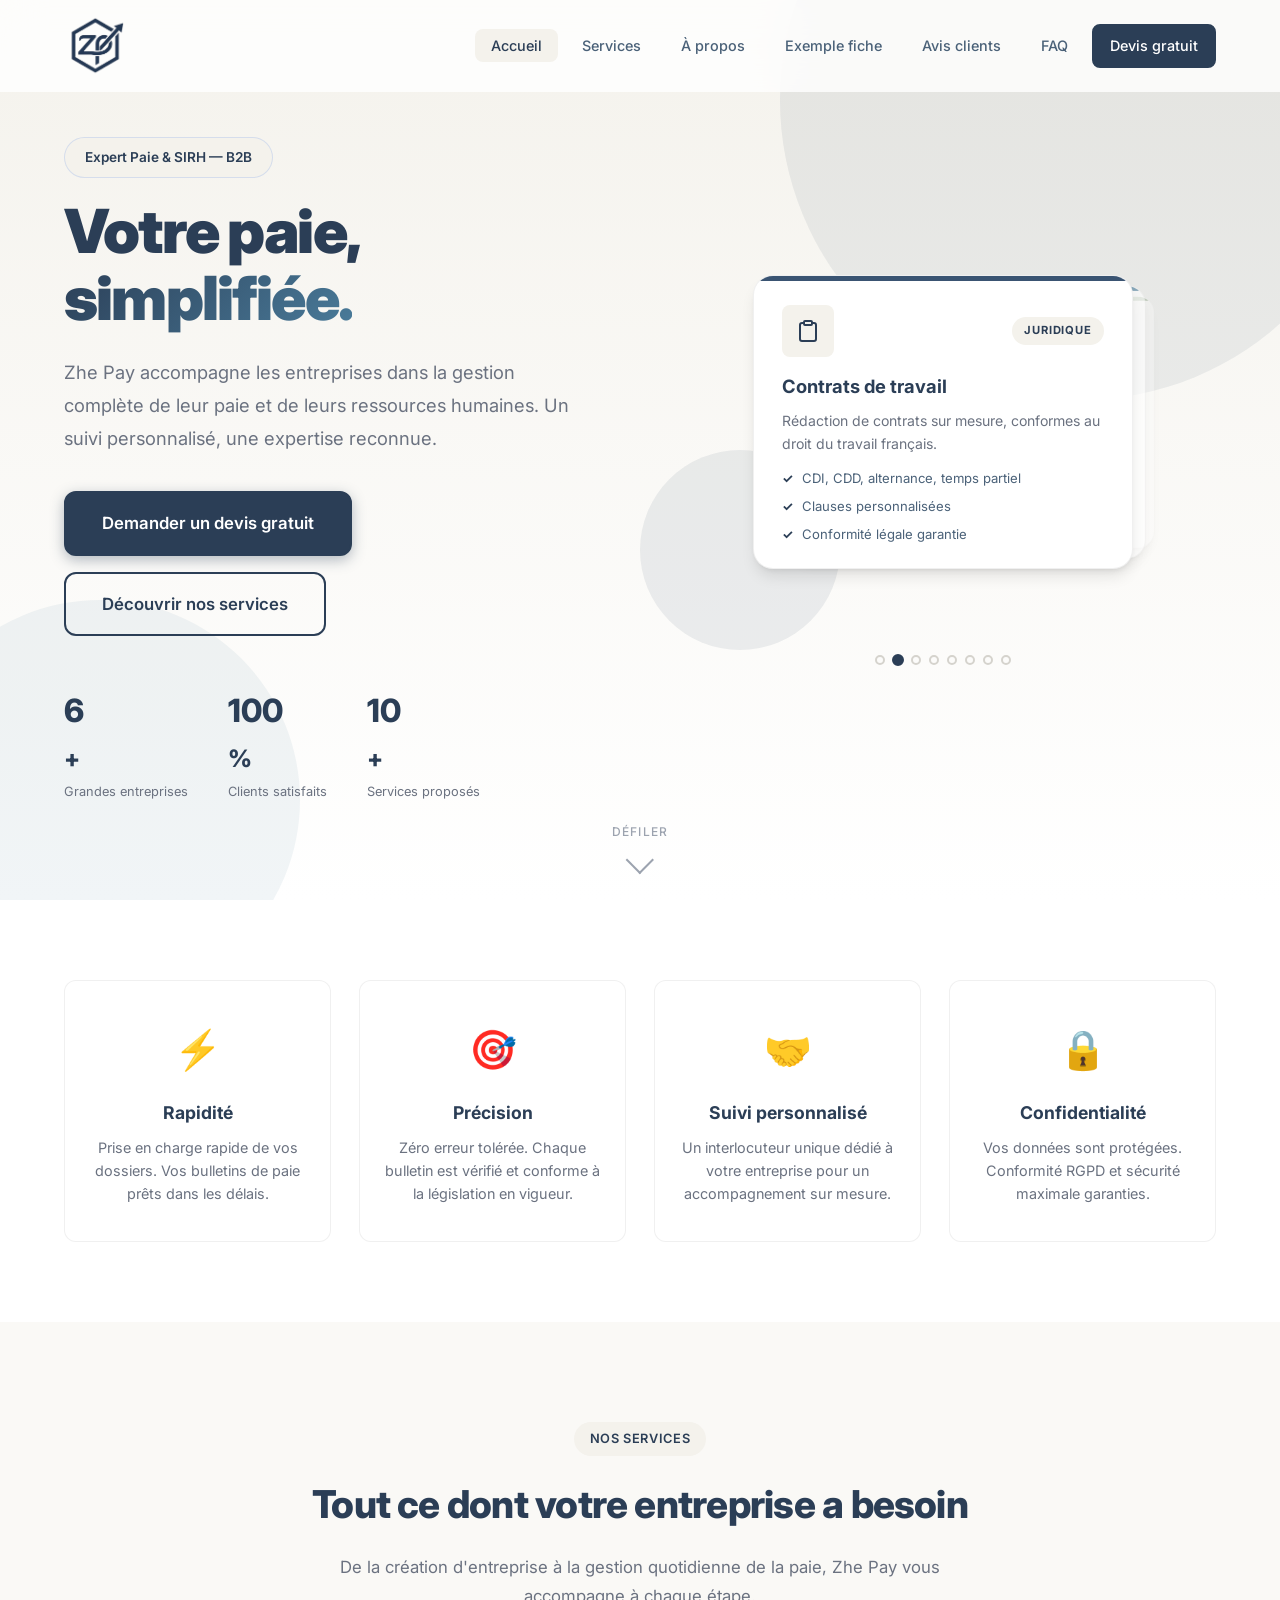
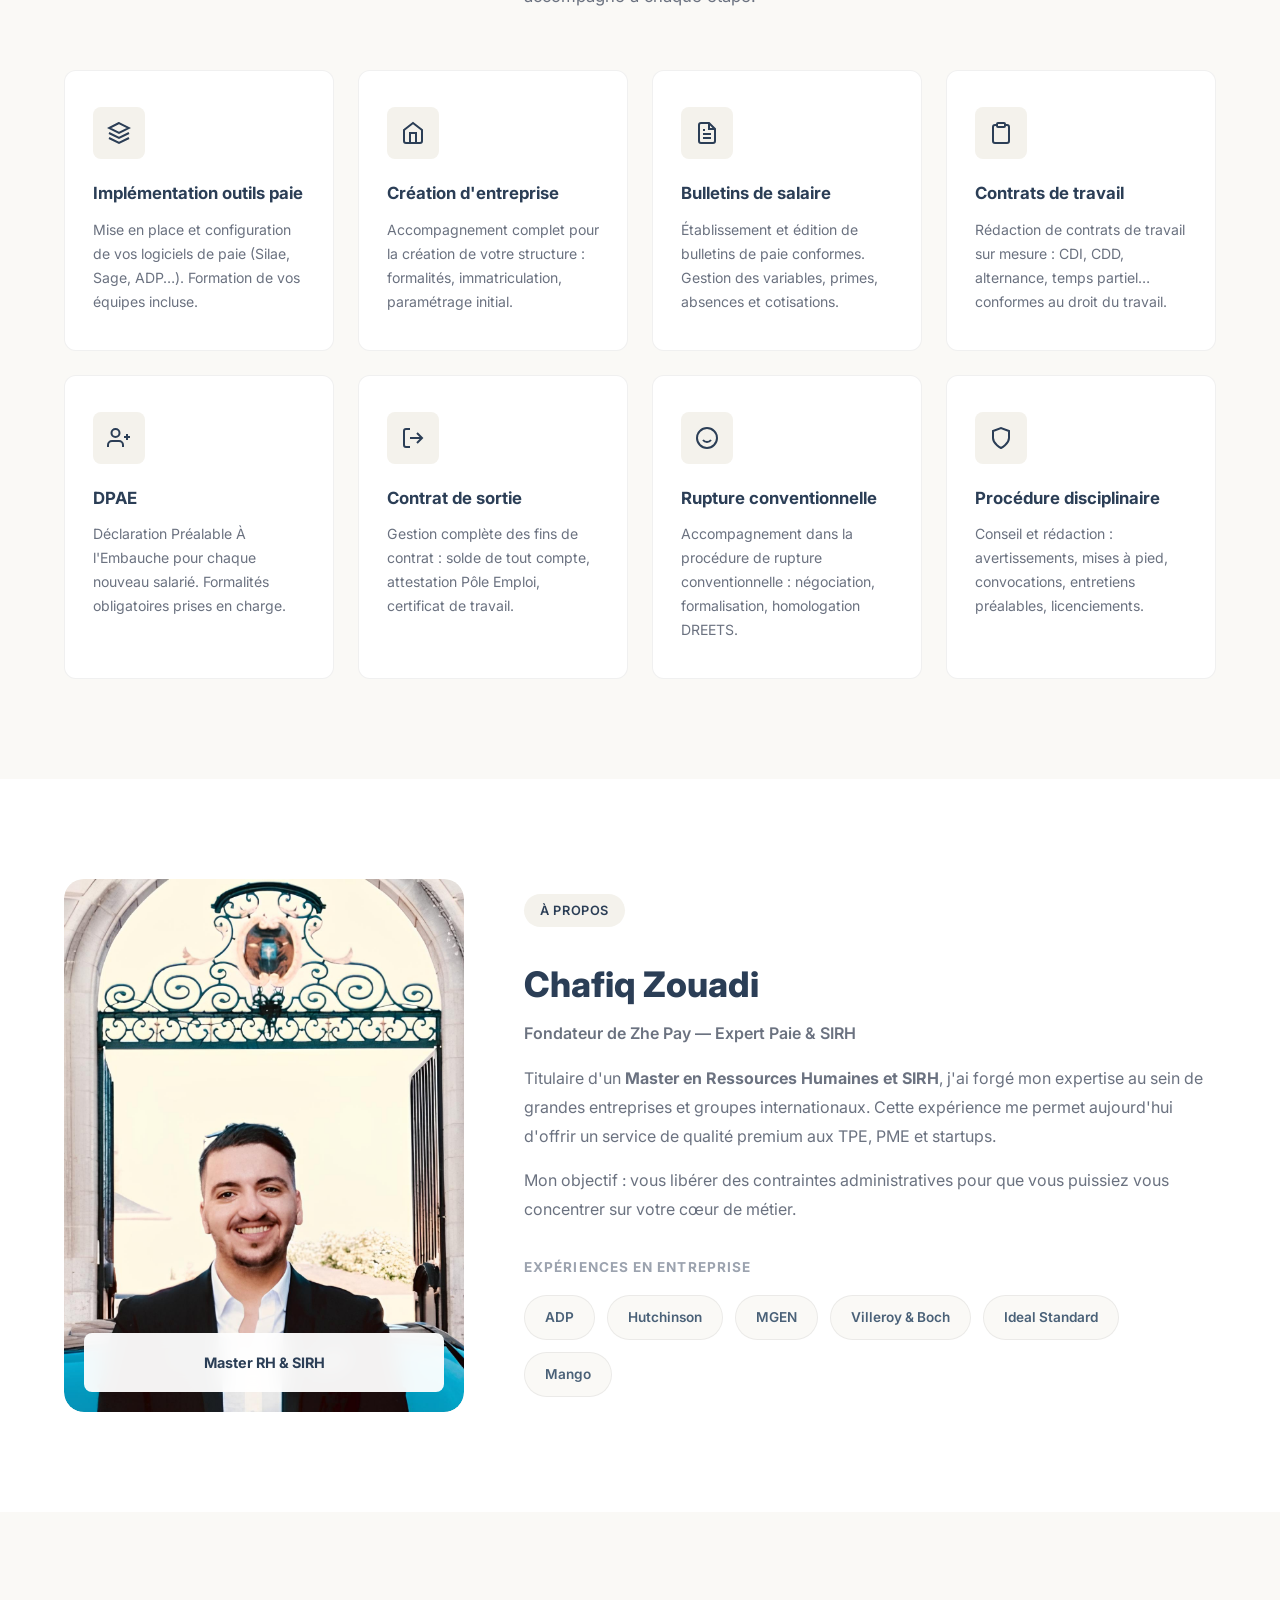
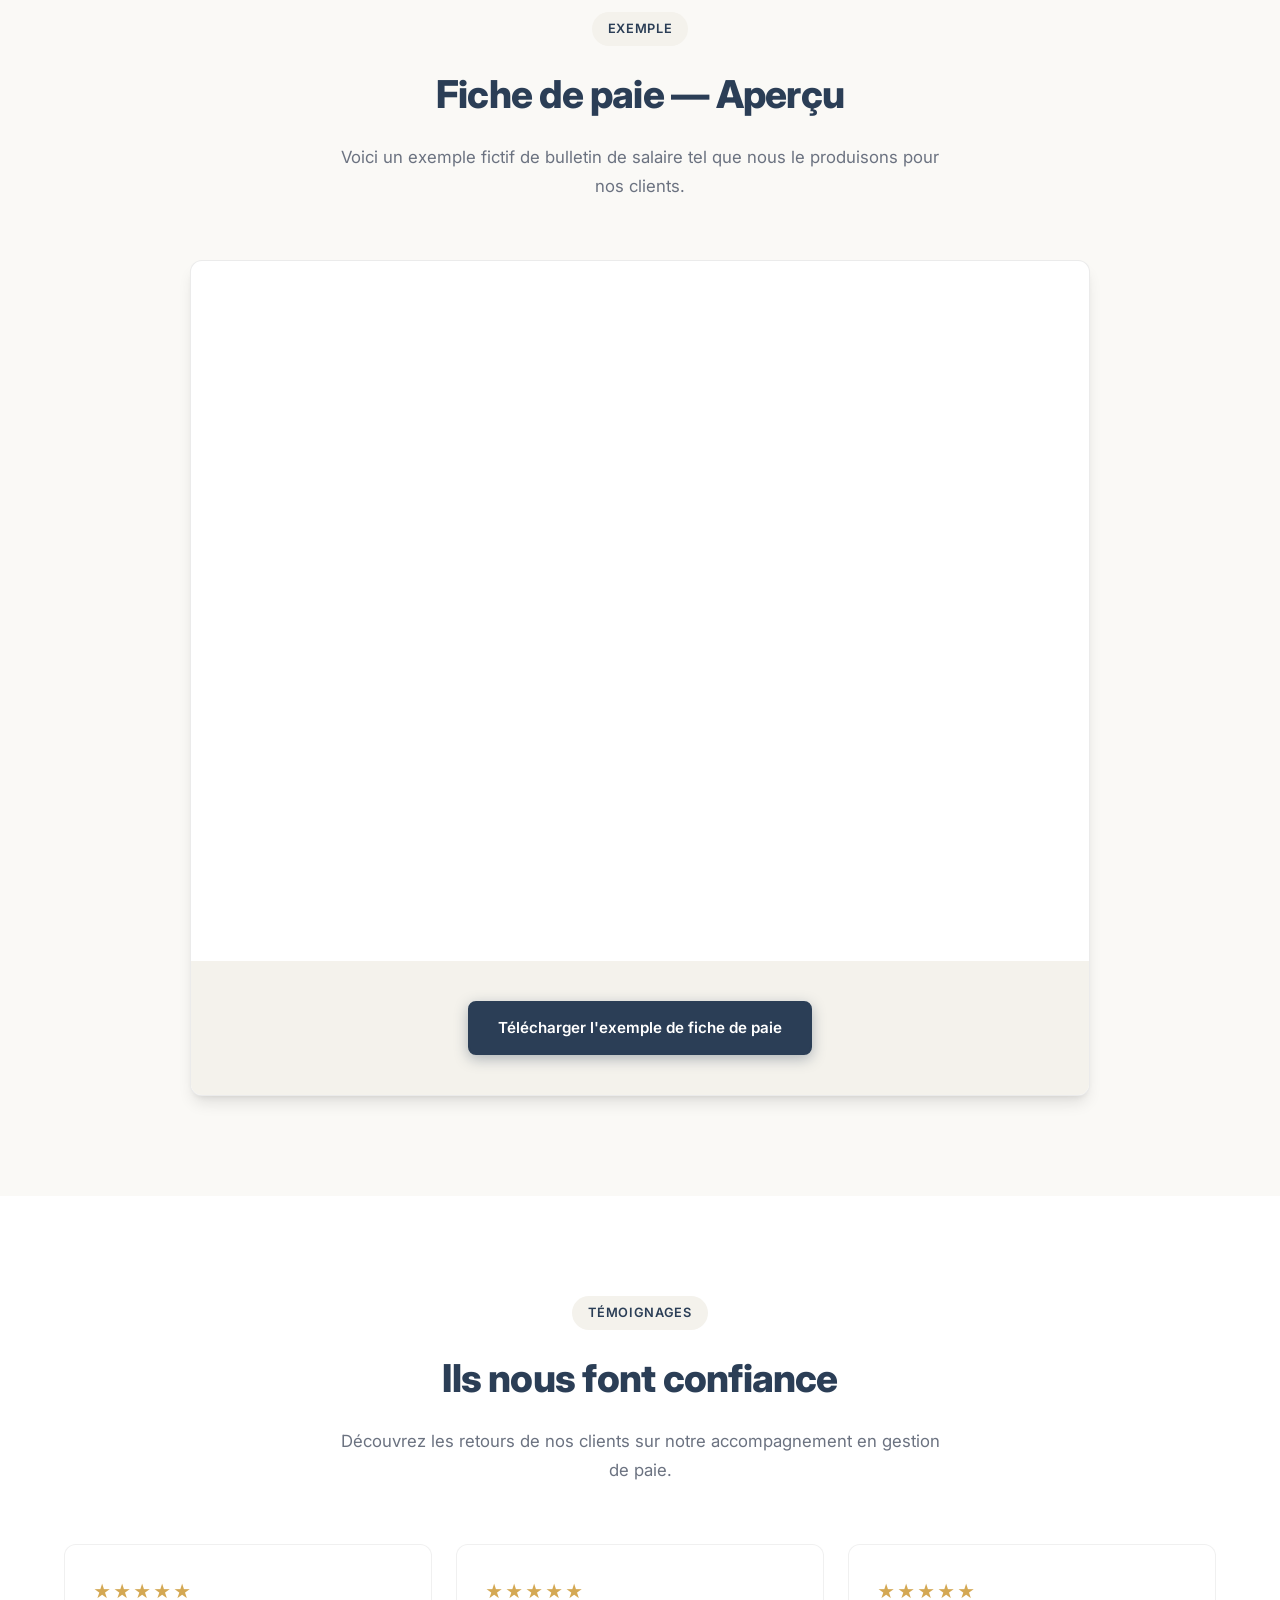
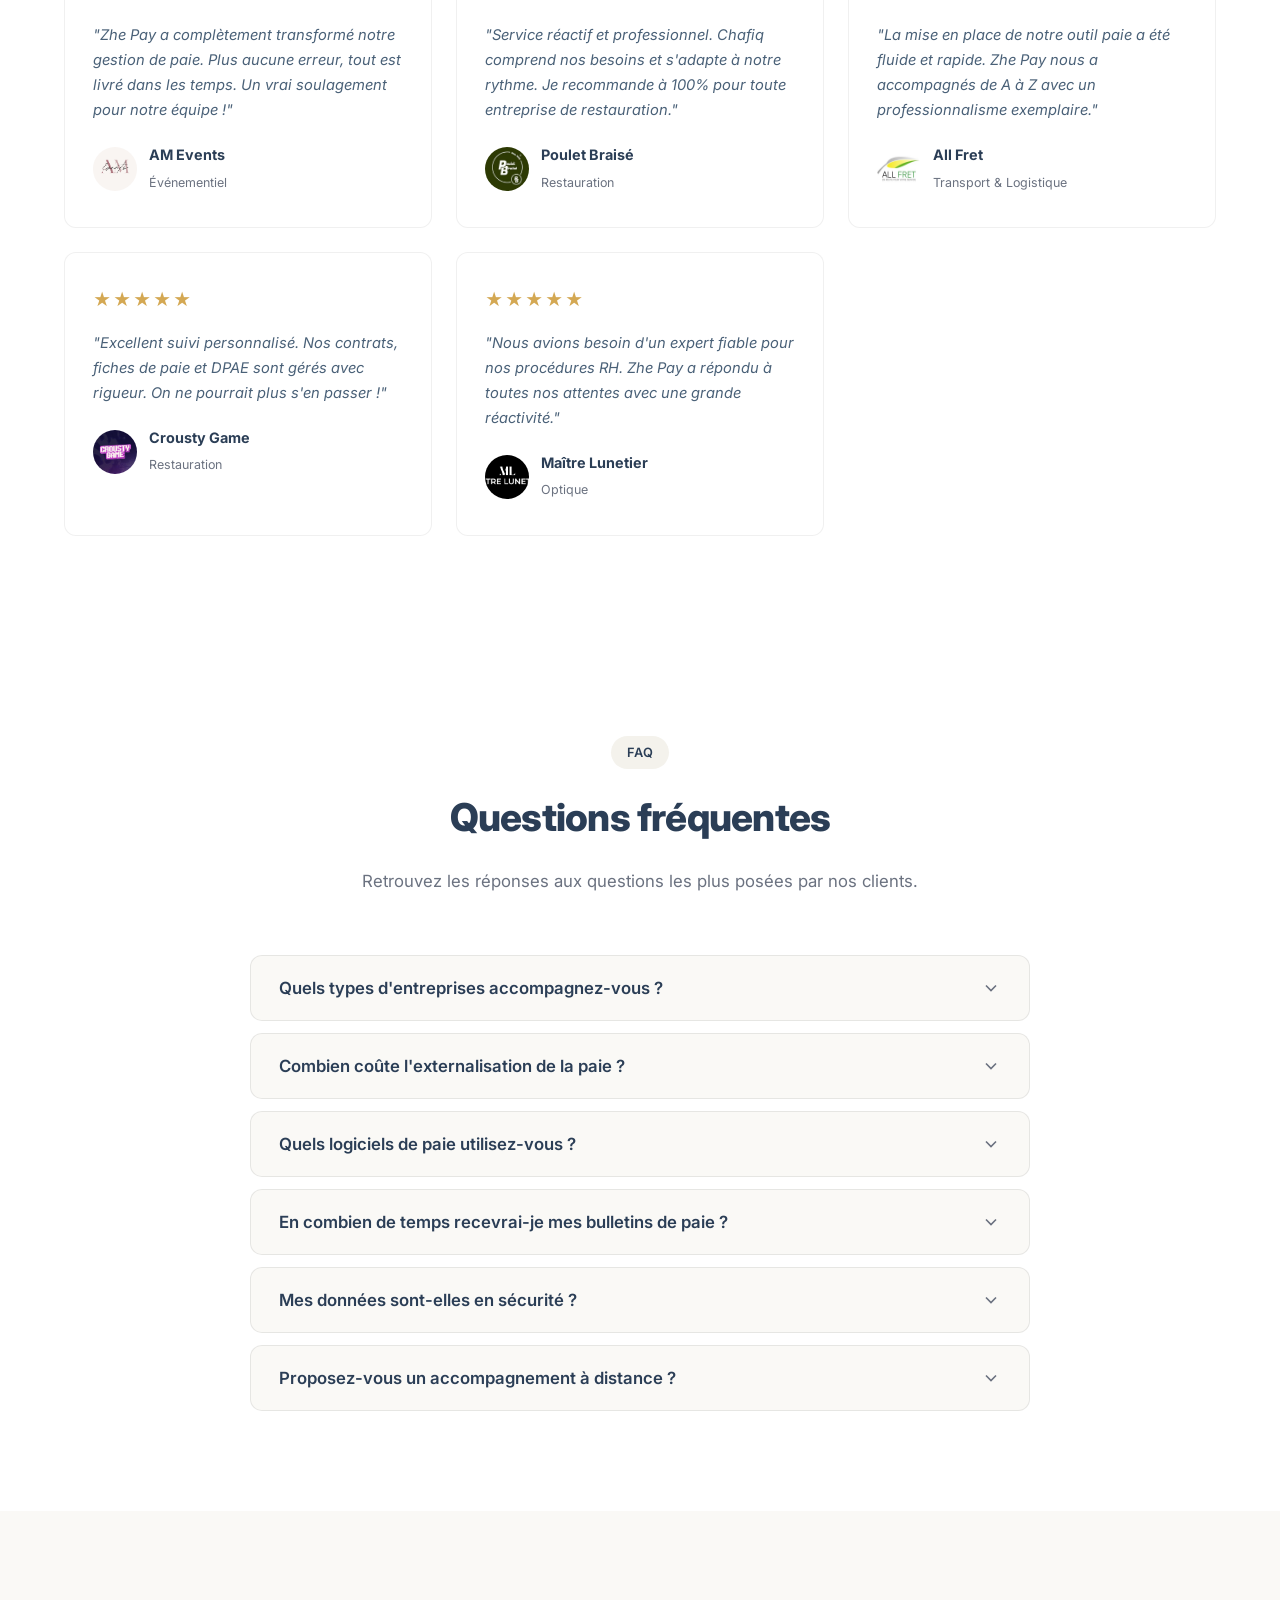
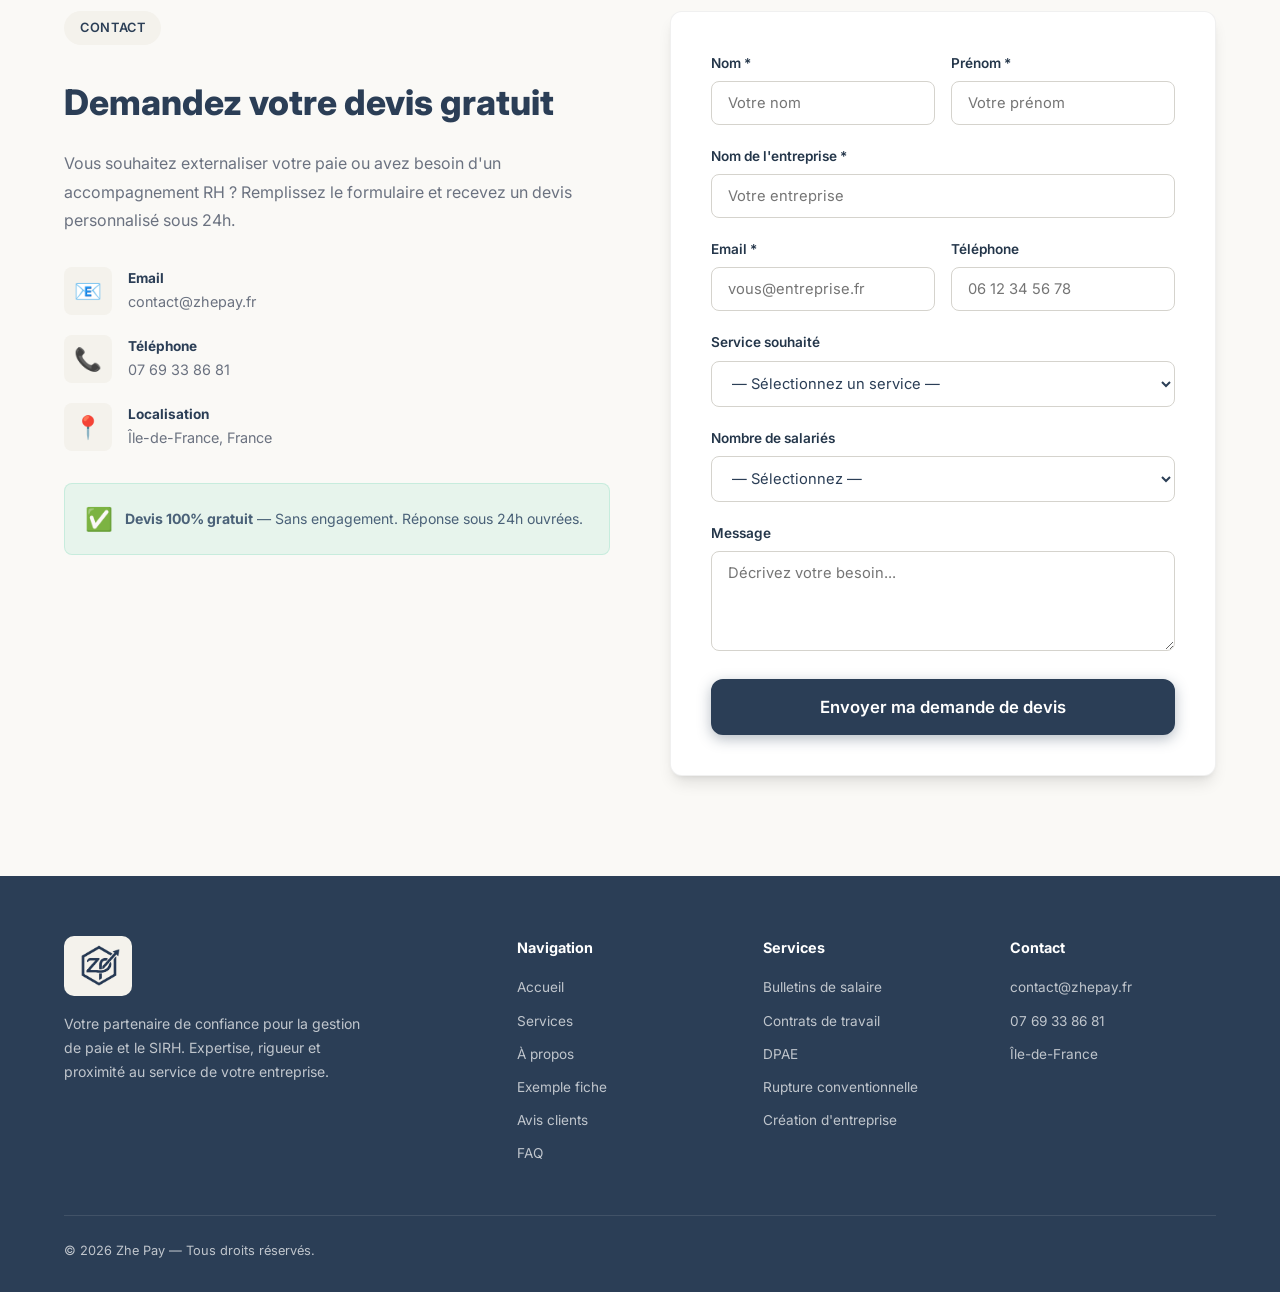
==== index.html @ af4da7ee "changement logo" ====
<!DOCTYPE html>
<html lang="fr">
<head>
    <meta charset="UTF-8">
    <meta name="viewport" content="width=device-width, initial-scale=1.0">

    <!-- SEO Primary -->
    <title>Zhe Pay — Gestion de Paie & SIRH externalisée pour entreprises | Île-de-France</title>
    <meta name="description" content="Zhe Pay, votre expert B2B en externalisation de la gestion de paie et SIRH en Île-de-France. Bulletins de salaire, contrats de travail, DPAE, création d'entreprise. Devis gratuit sous 24h.">
    <meta name="keywords" content="gestion de paie, externalisation paie, SIRH, bulletins de salaire, contrats de travail, DPAE, création entreprise, expert paie Île-de-France, Zhe Pay, ressources humaines, rupture conventionnelle, procédure disciplinaire">
    <meta name="author" content="Chafiq Zouadi — Zhe Pay">
    <meta name="robots" content="index, follow">
    <link rel="canonical" href="https://zhepay.fr/">

    <!-- Open Graph / Facebook -->
    <meta property="og:type" content="website">
    <meta property="og:url" content="https://zhepay.fr/">
    <meta property="og:title" content="Zhe Pay — Gestion de Paie & SIRH externalisée pour entreprises">
    <meta property="og:description" content="Expert B2B en externalisation de la paie et SIRH en Île-de-France. Bulletins de salaire, contrats, DPAE et plus. Devis gratuit sous 24h.">
    <meta property="og:image" content="https://zhepay.fr/img/logo.png">
    <meta property="og:locale" content="fr_FR">
    <meta property="og:site_name" content="Zhe Pay">

    <!-- Twitter Card -->
    <meta name="twitter:card" content="summary_large_image">
    <meta name="twitter:title" content="Zhe Pay — Gestion de Paie & SIRH externalisée pour entreprises">
    <meta name="twitter:description" content="Expert B2B en externalisation de la paie et SIRH en Île-de-France. Devis gratuit sous 24h.">
    <meta name="twitter:image" content="https://zhepay.fr/img/logo.png">

    <!-- Favicon -->
    <link rel="icon" type="image/png" href="img/logo.png">
    <link rel="apple-touch-icon" href="img/logo.png">

    <!-- Styles -->
    <link rel="stylesheet" href="style.css">
    <link rel="preconnect" href="https://fonts.googleapis.com">
    <link rel="preconnect" href="https://fonts.gstatic.com" crossorigin>
    <link href="https://fonts.googleapis.com/css2?family=Inter:wght@300;400;500;600;700;800;900&display=swap" rel="stylesheet">

    <!-- JSON-LD Structured Data -->
    <script type="application/ld+json">
    {
        "@context": "https://schema.org",
        "@type": "ProfessionalService",
        "name": "Zhe Pay",
        "description": "Expert B2B en externalisation de la gestion de paie et SIRH en Île-de-France. Bulletins de salaire, contrats de travail, DPAE, création d'entreprise.",
        "url": "https://zhepay.fr",
        "logo": "https://zhepay.fr/img/logo.png",
        "image": "https://zhepay.fr/img/logo.png",
        "telephone": "+33769338681",
        "email": "contact@zhepay.fr",
        "address": {
            "@type": "PostalAddress",
            "addressRegion": "Île-de-France",
            "addressCountry": "FR"
        },
        "geo": {
            "@type": "GeoCoordinates",
            "latitude": 48.8566,
            "longitude": 2.3522
        },
        "founder": {
            "@type": "Person",
            "name": "Chafiq Zouadi",
            "jobTitle": "Fondateur — Expert Paie & SIRH"
        },
        "areaServed": {
            "@type": "Place",
            "name": "Île-de-France, France"
        },
        "serviceType": [
            "Gestion de paie externalisée",
            "Bulletins de salaire",
            "Contrats de travail",
            "DPAE",
            "Création d'entreprise",
            "Implémentation outils paie SIRH",
            "Rupture conventionnelle",
            "Procédure disciplinaire",
            "Contrat de sortie"
        ],
        "priceRange": "Sur devis",
        "aggregateRating": {
            "@type": "AggregateRating",
            "ratingValue": "5",
            "reviewCount": "5",
            "bestRating": "5"
        },
        "sameAs": []
    }
    </script>
    <script type="application/ld+json">
    {
        "@context": "https://schema.org",
        "@type": "FAQPage",
        "mainEntity": [
            {
                "@type": "Question",
                "name": "Quels types d'entreprises accompagnez-vous ?",
                "acceptedAnswer": {
                    "@type": "Answer",
                    "text": "Nous accompagnons les TPE, PME, startups et associations de tous secteurs d'activité en Île-de-France et partout en France. Que vous ayez 1 ou plus de 100 salariés, nous adaptons nos services à votre structure."
                }
            },
            {
                "@type": "Question",
                "name": "Combien coûte l'externalisation de la paie ?",
                "acceptedAnswer": {
                    "@type": "Answer",
                    "text": "Le tarif dépend du nombre de salariés et des services souhaités. Nous proposons un devis 100% gratuit et personnalisé sous 24h. N'hésitez pas à nous contacter pour obtenir le vôtre."
                }
            },
            {
                "@type": "Question",
                "name": "Quels logiciels de paie utilisez-vous ?",
                "acceptedAnswer": {
                    "@type": "Answer",
                    "text": "Nous maîtrisons les principaux outils du marché : Silae, Sage, ADP, PayFit, et bien d'autres. Nous pouvons également nous adapter à l'outil déjà en place dans votre entreprise ou vous aider à en choisir un."
                }
            },
            {
                "@type": "Question",
                "name": "En combien de temps recevrai-je mes bulletins de paie ?",
                "acceptedAnswer": {
                    "@type": "Answer",
                    "text": "Les bulletins de salaire sont établis chaque mois selon le calendrier convenu ensemble. En règle générale, ils sont livrés dans les 48h suivant la réception de toutes les variables de paie."
                }
            },
            {
                "@type": "Question",
                "name": "Mes données sont-elles en sécurité ?",
                "acceptedAnswer": {
                    "@type": "Answer",
                    "text": "Absolument. La confidentialité est au cœur de notre métier. Nous sommes conformes au RGPD et toutes vos données sont traitées avec la plus grande sécurité et discrétion."
                }
            },
            {
                "@type": "Question",
                "name": "Proposez-vous un accompagnement à distance ?",
                "acceptedAnswer": {
                    "@type": "Answer",
                    "text": "Oui, tous nos services sont disponibles à distance. Nous travaillons avec des entreprises partout en France grâce aux outils numériques. Visioconférences, échanges sécurisés et suivi en ligne."
                }
            }
        ]
    }
    </script>
</head>
<body>

    <!-- NAVIGATION -->
    <nav class="navbar" id="navbar">
        <div class="container nav-container">
            <a href="#" class="logo">
                <img src="img/logo.png" alt="Zhe Pay" class="logo-img">
            </a>
            <button class="nav-toggle" id="navToggle" aria-label="Ouvrir le menu">
                <span></span><span></span><span></span>
            </button>
            <ul class="nav-links" id="navLinks">
                <li><a href="#accueil">Accueil</a></li>
                <li><a href="#services">Services</a></li>
                <li><a href="#a-propos">À propos</a></li>
                <li><a href="#fiche-paie">Exemple fiche</a></li>
                <li><a href="#avis">Avis clients</a></li>
                <li><a href="#faq">FAQ</a></li>
                <li><a href="#contact" class="btn btn-nav">Devis gratuit</a></li>
            </ul>
        </div>
    </nav>

    <main>
    <!-- HERO -->
    <section class="hero" id="accueil" aria-label="Accueil">
        <div class="hero-bg-shapes">
            <div class="shape shape-1"></div>
            <div class="shape shape-2"></div>
            <div class="shape shape-3"></div>
        </div>
        <div class="container hero-content">
            <div class="hero-text editable" data-surreal="hero-text">
                <span class="badge">Expert Paie & SIRH — B2B</span>
                <h1>Votre paie, <span class="gradient-text">simplifiée.</span></h1>
                <p class="hero-subtitle">Zhe Pay accompagne les entreprises dans la gestion complète de leur paie et de leurs ressources humaines. Un suivi personnalisé, une expertise reconnue.</p>
                <div class="hero-buttons">
                    <a href="#contact" class="btn btn-primary btn-lg">Demander un devis gratuit</a>
                    <a href="#services" class="btn btn-outline btn-lg">Découvrir nos services</a>
                </div>
                <div class="hero-stats">
                    <div class="stat">
                        <span class="stat-number" data-target="6">0</span><span class="stat-suffix">+</span>
                        <span class="stat-label">Grandes entreprises</span>
                    </div>
                    <div class="stat">
                        <span class="stat-number" data-target="100">0</span><span class="stat-suffix">%</span>
                        <span class="stat-label">Clients satisfaits</span>
                    </div>
                    <div class="stat">
                        <span class="stat-number" data-target="10">0</span><span class="stat-suffix">+</span>
                        <span class="stat-label">Services proposés</span>
                    </div>
                </div>
            </div>
            <div class="hero-visual">
                <div class="hero-services-stack" id="heroServicesStack">
                    <div class="hero-service-item active" data-index="0" data-color="#2B3E56">
                        <div class="hero-service-topbar"></div>
                        <div class="hero-service-head">
                            <div class="hero-service-icon">
                                <svg viewBox="0 0 24 24" fill="none" stroke="currentColor" stroke-width="2"><path d="M14 2H6a2 2 0 00-2 2v16a2 2 0 002 2h12a2 2 0 002-2V8z"/><polyline points="14 2 14 8 20 8"/><line x1="16" y1="13" x2="8" y2="13"/><line x1="16" y1="17" x2="8" y2="17"/></svg>
                            </div>
                            <span class="hero-service-tag">Paie</span>
                        </div>
                        <h3>Bulletins de salaire</h3>
                        <p>Établissement et édition de bulletins de paie conformes à la législation en vigueur.</p>
                        <ul class="hero-service-features">
                            <li>Gestion des variables et primes</li>
                            <li>Cotisations sociales à jour</li>
                            <li>Livraison dans les délais</li>
                        </ul>
                    </div>
                    <div class="hero-service-item" data-index="1" data-color="#3a5472">
                        <div class="hero-service-topbar"></div>
                        <div class="hero-service-head">
                            <div class="hero-service-icon">
                                <svg viewBox="0 0 24 24" fill="none" stroke="currentColor" stroke-width="2"><path d="M16 4h2a2 2 0 012 2v14a2 2 0 01-2 2H6a2 2 0 01-2-2V6a2 2 0 012-2h2"/><rect x="8" y="2" width="8" height="4" rx="1" ry="1"/></svg>
                            </div>
                            <span class="hero-service-tag">Juridique</span>
                        </div>
                        <h3>Contrats de travail</h3>
                        <p>Rédaction de contrats sur mesure, conformes au droit du travail français.</p>
                        <ul class="hero-service-features">
                            <li>CDI, CDD, alternance, temps partiel</li>
                            <li>Clauses personnalisées</li>
                            <li>Conformité légale garantie</li>
                        </ul>
                    </div>
                    <div class="hero-service-item" data-index="2" data-color="#4a7c9b">
                        <div class="hero-service-topbar"></div>
                        <div class="hero-service-head">
                            <div class="hero-service-icon">
                                <svg viewBox="0 0 24 24" fill="none" stroke="currentColor" stroke-width="2"><path d="M12 2L2 7l10 5 10-5-10-5z"/><path d="M2 17l10 5 10-5"/><path d="M2 12l10 5 10-5"/></svg>
                            </div>
                            <span class="hero-service-tag">SIRH</span>
                        </div>
                        <h3>Implémentation outils paie</h3>
                        <p>Installation et configuration de vos logiciels de gestion de paie.</p>
                        <ul class="hero-service-features">
                            <li>Silae, Sage, ADP, PayFit…</li>
                            <li>Formation de vos équipes</li>
                            <li>Migration des données</li>
                        </ul>
                    </div>
                    <div class="hero-service-item" data-index="3" data-color="#567a4a">
                        <div class="hero-service-topbar"></div>
                        <div class="hero-service-head">
                            <div class="hero-service-icon">
                                <svg viewBox="0 0 24 24" fill="none" stroke="currentColor" stroke-width="2"><path d="M3 9l9-7 9 7v11a2 2 0 01-2 2H5a2 2 0 01-2-2z"/><polyline points="9 22 9 12 15 12 15 22"/></svg>
                            </div>
                            <span class="hero-service-tag">Création</span>
                        </div>
                        <h3>Création d'entreprise</h3>
                        <p>Accompagnement complet pour lancer votre structure en toute sérénité.</p>
                        <ul class="hero-service-features">
                            <li>Formalités administratives</li>
                            <li>Immatriculation &amp; déclarations</li>
                            <li>Paramétrage initial paie</li>
                        </ul>
                    </div>
                    <div class="hero-service-item" data-index="4" data-color="#6b5b8a">
                        <div class="hero-service-topbar"></div>
                        <div class="hero-service-head">
                            <div class="hero-service-icon">
                                <svg viewBox="0 0 24 24" fill="none" stroke="currentColor" stroke-width="2"><path d="M16 21v-2a4 4 0 00-4-4H5a4 4 0 00-4 4v2"/><circle cx="8.5" cy="7" r="4"/><line x1="20" y1="8" x2="20" y2="14"/><line x1="23" y1="11" x2="17" y2="11"/></svg>
                            </div>
                            <span class="hero-service-tag">Embauche</span>
                        </div>
                        <h3>DPAE</h3>
                        <p>Déclaration Préalable À l'Embauche pour chaque nouveau collaborateur.</p>
                        <ul class="hero-service-features">
                            <li>Formalités obligatoires</li>
                            <li>Transmission URSSAF</li>
                            <li>Suivi et archivage</li>
                        </ul>
                    </div>
                    <div class="hero-service-item" data-index="5" data-color="#8a6b5b">
                        <div class="hero-service-topbar"></div>
                        <div class="hero-service-head">
                            <div class="hero-service-icon">
                                <svg viewBox="0 0 24 24" fill="none" stroke="currentColor" stroke-width="2"><circle cx="12" cy="12" r="10"/><path d="M8 14s1.5 2 4 2 4-2 4-2"/><line x1="9" y1="9" x2="9.01" y2="9"/><line x1="15" y1="9" x2="15.01" y2="9"/></svg>
                            </div>
                            <span class="hero-service-tag">Négociation</span>
                        </div>
                        <h3>Rupture conventionnelle</h3>
                        <p>Accompagnement dans toute la procédure de rupture amiable.</p>
                        <ul class="hero-service-features">
                            <li>Calcul des indemnités</li>
                            <li>Rédaction de la convention</li>
                            <li>Homologation DREETS</li>
                        </ul>
                    </div>
                    <div class="hero-service-item" data-index="6" data-color="#5b7a8a">
                        <div class="hero-service-topbar"></div>
                        <div class="hero-service-head">
                            <div class="hero-service-icon">
                                <svg viewBox="0 0 24 24" fill="none" stroke="currentColor" stroke-width="2"><path d="M9 21H5a2 2 0 01-2-2V5a2 2 0 012-2h4"/><polyline points="16 17 21 12 16 7"/><line x1="21" y1="12" x2="9" y2="12"/></svg>
                            </div>
                            <span class="hero-service-tag">Sortie</span>
                        </div>
                        <h3>Contrat de sortie</h3>
                        <p>Gestion complète de la fin de contrat dans les règles de l'art.</p>
                        <ul class="hero-service-features">
                            <li>Solde de tout compte</li>
                            <li>Attestation France Travail</li>
                            <li>Certificat de travail</li>
                        </ul>
                    </div>
                    <div class="hero-service-item" data-index="7" data-color="#8a5b6b">
                        <div class="hero-service-topbar"></div>
                        <div class="hero-service-head">
                            <div class="hero-service-icon">
                                <svg viewBox="0 0 24 24" fill="none" stroke="currentColor" stroke-width="2"><path d="M12 22s8-4 8-10V5l-8-3-8 3v7c0 6 8 10 8 10z"/></svg>
                            </div>
                            <span class="hero-service-tag">Discipline</span>
                        </div>
                        <h3>Procédure disciplinaire</h3>
                        <p>Conseil et rédaction de tous les actes de procédure disciplinaire.</p>
                        <ul class="hero-service-features">
                            <li>Avertissements &amp; mises à pied</li>
                            <li>Convocations &amp; entretiens</li>
                            <li>Licenciement pour faute</li>
                        </ul>
                    </div>
                </div>
                <div class="hero-service-dots" id="heroServiceDots">
                    <button class="hero-dot active" data-dot="0" aria-label="Service 1"></button>
                    <button class="hero-dot" data-dot="1" aria-label="Service 2"></button>
                    <button class="hero-dot" data-dot="2" aria-label="Service 3"></button>
                    <button class="hero-dot" data-dot="3" aria-label="Service 4"></button>
                    <button class="hero-dot" data-dot="4" aria-label="Service 5"></button>
                    <button class="hero-dot" data-dot="5" aria-label="Service 6"></button>
                    <button class="hero-dot" data-dot="6" aria-label="Service 7"></button>
                    <button class="hero-dot" data-dot="7" aria-label="Service 8"></button>
                </div>
            </div>
        </div>
        <div class="scroll-indicator">
            <span>Défiler</span>
            <div class="scroll-arrow"></div>
        </div>
    </section>

    <!-- PRÉSENTATION RAPIDE -->
    <section class="intro-section" aria-label="Présentation">
        <div class="container">
            <div class="intro-grid">
                <div class="intro-card editable" data-surreal="intro-rapidite">
                    <div class="intro-icon">⚡</div>
                    <h3>Rapidité</h3>
                    <p>Prise en charge rapide de vos dossiers. Vos bulletins de paie prêts dans les délais.</p>
                </div>
                <div class="intro-card editable" data-surreal="intro-precision">
                    <div class="intro-icon">🎯</div>
                    <h3>Précision</h3>
                    <p>Zéro erreur tolérée. Chaque bulletin est vérifié et conforme à la législation en vigueur.</p>
                </div>
                <div class="intro-card editable" data-surreal="intro-suivi">
                    <div class="intro-icon">🤝</div>
                    <h3>Suivi personnalisé</h3>
                    <p>Un interlocuteur unique dédié à votre entreprise pour un accompagnement sur mesure.</p>
                </div>
                <div class="intro-card editable" data-surreal="intro-confidentialite">
                    <div class="intro-icon">🔒</div>
                    <h3>Confidentialité</h3>
                    <p>Vos données sont protégées. Conformité RGPD et sécurité maximale garanties.</p>
                </div>
            </div>
        </div>
    </section>

    <!-- SERVICES -->
    <section class="services" id="services" aria-label="Nos services">
        <div class="container">
            <div class="section-header editable" data-surreal="services-header">
                <span class="section-tag">Nos services</span>
                <h2>Tout ce dont votre entreprise a besoin</h2>
                <p class="section-desc">De la création d'entreprise à la gestion quotidienne de la paie, Zhe Pay vous accompagne à chaque étape.</p>
            </div>
            <div class="services-grid editable" data-surreal="services-grid">
                <div class="service-card">
                    <div class="service-icon">
                        <svg viewBox="0 0 24 24" fill="none" stroke="currentColor" stroke-width="2"><path d="M12 2L2 7l10 5 10-5-10-5z"/><path d="M2 17l10 5 10-5"/><path d="M2 12l10 5 10-5"/></svg>
                    </div>
                    <h3>Implémentation outils paie</h3>
                    <p>Mise en place et configuration de vos logiciels de paie (Silae, Sage, ADP…). Formation de vos équipes incluse.</p>
                </div>
                <div class="service-card">
                    <div class="service-icon">
                        <svg viewBox="0 0 24 24" fill="none" stroke="currentColor" stroke-width="2"><path d="M3 9l9-7 9 7v11a2 2 0 01-2 2H5a2 2 0 01-2-2z"/><polyline points="9 22 9 12 15 12 15 22"/></svg>
                    </div>
                    <h3>Création d'entreprise</h3>
                    <p>Accompagnement complet pour la création de votre structure : formalités, immatriculation, paramétrage initial.</p>
                </div>
                <div class="service-card">
                    <div class="service-icon">
                        <svg viewBox="0 0 24 24" fill="none" stroke="currentColor" stroke-width="2"><path d="M14 2H6a2 2 0 00-2 2v16a2 2 0 002 2h12a2 2 0 002-2V8z"/><polyline points="14 2 14 8 20 8"/><line x1="16" y1="13" x2="8" y2="13"/><line x1="16" y1="17" x2="8" y2="17"/><polyline points="10 9 9 9 8 9"/></svg>
                    </div>
                    <h3>Bulletins de salaire</h3>
                    <p>Établissement et édition de bulletins de paie conformes. Gestion des variables, primes, absences et cotisations.</p>
                </div>
                <div class="service-card">
                    <div class="service-icon">
                        <svg viewBox="0 0 24 24" fill="none" stroke="currentColor" stroke-width="2"><path d="M16 4h2a2 2 0 012 2v14a2 2 0 01-2 2H6a2 2 0 01-2-2V6a2 2 0 012-2h2"/><rect x="8" y="2" width="8" height="4" rx="1" ry="1"/></svg>
                    </div>
                    <h3>Contrats de travail</h3>
                    <p>Rédaction de contrats de travail sur mesure : CDI, CDD, alternance, temps partiel… conformes au droit du travail.</p>
                </div>
                <div class="service-card">
                    <div class="service-icon">
                        <svg viewBox="0 0 24 24" fill="none" stroke="currentColor" stroke-width="2"><path d="M16 21v-2a4 4 0 00-4-4H5a4 4 0 00-4 4v2"/><circle cx="8.5" cy="7" r="4"/><line x1="20" y1="8" x2="20" y2="14"/><line x1="23" y1="11" x2="17" y2="11"/></svg>
                    </div>
                    <h3>DPAE</h3>
                    <p>Déclaration Préalable À l'Embauche pour chaque nouveau salarié. Formalités obligatoires prises en charge.</p>
                </div>
                <div class="service-card">
                    <div class="service-icon">
                        <svg viewBox="0 0 24 24" fill="none" stroke="currentColor" stroke-width="2"><path d="M9 21H5a2 2 0 01-2-2V5a2 2 0 012-2h4"/><polyline points="16 17 21 12 16 7"/><line x1="21" y1="12" x2="9" y2="12"/></svg>
                    </div>
                    <h3>Contrat de sortie</h3>
                    <p>Gestion complète des fins de contrat : solde de tout compte, attestation Pôle Emploi, certificat de travail.</p>
                </div>
                <div class="service-card">
                    <div class="service-icon">
                        <svg viewBox="0 0 24 24" fill="none" stroke="currentColor" stroke-width="2"><circle cx="12" cy="12" r="10"/><path d="M8 14s1.5 2 4 2 4-2 4-2"/><line x1="9" y1="9" x2="9.01" y2="9"/><line x1="15" y1="9" x2="15.01" y2="9"/></svg>
                    </div>
                    <h3>Rupture conventionnelle</h3>
                    <p>Accompagnement dans la procédure de rupture conventionnelle : négociation, formalisation, homologation DREETS.</p>
                </div>
                <div class="service-card">
                    <div class="service-icon">
                        <svg viewBox="0 0 24 24" fill="none" stroke="currentColor" stroke-width="2"><path d="M12 22s8-4 8-10V5l-8-3-8 3v7c0 6 8 10 8 10z"/></svg>
                    </div>
                    <h3>Procédure disciplinaire</h3>
                    <p>Conseil et rédaction : avertissements, mises à pied, convocations, entretiens préalables, licenciements.</p>
                </div>
            </div>
        </div>
    </section>

    <!-- À PROPOS -->
    <section class="about" id="a-propos" aria-label="À propos de Chafiq Zouadi">
        <div class="container">
            <div class="about-grid">
                <div class="about-image">
                    <div class="about-image-placeholder">
                        <img src="img/chafiq.jpg" alt="Chafiq Zouadi, fondateur de Zhe Pay, expert en gestion de paie et SIRH" class="about-photo" loading="lazy">
                        <div class="about-badge-card">
                            <span class="about-badge-title">Master RH & SIRH</span>
                        </div>
                    </div>
                </div>
                <div class="about-content editable" data-surreal="about-content">
                    <span class="section-tag">À propos</span>
                    <h2>Chafiq Zouadi</h2>
                    <p class="about-role">Fondateur de Zhe Pay — Expert Paie & SIRH</p>
                    <p>Titulaire d'un <strong>Master en Ressources Humaines et SIRH</strong>, j'ai forgé mon expertise au sein de grandes entreprises et groupes internationaux. Cette expérience me permet aujourd'hui d'offrir un service de qualité premium aux TPE, PME et startups.</p>
                    <p>Mon objectif : vous libérer des contraintes administratives pour que vous puissiez vous concentrer sur votre cœur de métier.</p>
                    <div class="experience-logos">
                        <h4>Expériences en entreprise</h4>
                        <div class="logos-grid">
                            <div class="logo-item">ADP</div>
                            <div class="logo-item">Hutchinson</div>
                            <div class="logo-item">MGEN</div>
                            <div class="logo-item">Villeroy &amp; Boch</div>
                            <div class="logo-item">Ideal Standard</div>
                            <div class="logo-item">Mango</div>
                        </div>
                    </div>
                </div>
            </div>
        </div>
    </section>

    <!-- FICHE DE PAIE EXEMPLE -->
    <section class="payslip-section" id="fiche-paie" aria-label="Exemple de fiche de paie">
        <div class="container">
            <div class="section-header editable" data-surreal="payslip-header">
                <span class="section-tag">Exemple</span>
                <h2>Fiche de paie — Aperçu</h2>
                <p class="section-desc">Voici un exemple fictif de bulletin de salaire tel que nous le produisons pour nos clients.</p>
            </div>
            <div class="payslip-pdf-wrapper">
                <iframe src="img/modele-bulletin-de-salaire.pdf" title="Exemple de fiche de paie — Zhe Pay"></iframe>
                <div class="payslip-pdf-fallback">
                   <a href="img/modele-bulletin-de-salaire.pdf" target="_blank" class="btn btn-primary">Télécharger l'exemple de fiche de paie</a>
                </div>
            </div>
        </div>
    </section>

    <!-- AVIS CLIENTS -->
    <section class="testimonials" id="avis" aria-label="Témoignages clients">
        <div class="container">
            <div class="section-header editable" data-surreal="testimonials-header">
                <span class="section-tag">Témoignages</span>
                <h2>Ils nous font confiance</h2>
                <p class="section-desc">Découvrez les retours de nos clients sur notre accompagnement en gestion de paie.</p>
            </div>
            <div class="testimonials-grid editable" data-surreal="testimonials-grid">
                <div class="testimonial-card">
                    <div class="testimonial-stars">★★★★★</div>
                    <p class="testimonial-text">"Zhe Pay a complètement transformé notre gestion de paie. Plus aucune erreur, tout est livré dans les temps. Un vrai soulagement pour notre équipe !"</p>
                    <div class="testimonial-author">
                        <img src="img/am_events.png" alt="Logo AM Events — client Zhe Pay en événementiel" class="testimonial-avatar-img" loading="lazy">
                        <div>
                            <strong>AM Events</strong>
                            <span>Événementiel</span>
                        </div>
                    </div>
                </div>
                <div class="testimonial-card">
                    <div class="testimonial-stars">★★★★★</div>
                    <p class="testimonial-text">"Service réactif et professionnel. Chafiq comprend nos besoins et s'adapte à notre rythme. Je recommande à 100% pour toute entreprise de restauration."</p>
                    <div class="testimonial-author">
                        <img src="img/poulet_braise.jpg" alt="Logo Poulet Braisé — client Zhe Pay en restauration" class="testimonial-avatar-img" loading="lazy">
                        <div>
                            <strong>Poulet Braisé</strong>
                            <span>Restauration</span>
                        </div>
                    </div>
                </div>
                <div class="testimonial-card">
                    <div class="testimonial-stars">★★★★★</div>
                    <p class="testimonial-text">"La mise en place de notre outil paie a été fluide et rapide. Zhe Pay nous a accompagnés de A à Z avec un professionnalisme exemplaire."</p>
                    <div class="testimonial-author">
                        <img src="img/allfret_logo.jpg" alt="Logo All Fret — client Zhe Pay en transport et logistique" class="testimonial-avatar-img" loading="lazy">
                        <div>
                            <strong>All Fret</strong>
                            <span>Transport & Logistique</span>
                        </div>
                    </div>
                </div>
                <div class="testimonial-card">
                    <div class="testimonial-stars">★★★★★</div>
                    <p class="testimonial-text">"Excellent suivi personnalisé. Nos contrats, fiches de paie et DPAE sont gérés avec rigueur. On ne pourrait plus s'en passer !"</p>
                    <div class="testimonial-author">
                        <img src="img/crousty_game.jpg" alt="Logo Crousty Game — client Zhe Pay en restauration" class="testimonial-avatar-img" loading="lazy">
                        <div>
                            <strong>Crousty Game</strong>
                            <span>Restauration</span>
                        </div>
                    </div>
                </div>
                <div class="testimonial-card">
                    <div class="testimonial-stars">★★★★★</div>
                    <p class="testimonial-text">"Nous avions besoin d'un expert fiable pour nos procédures RH. Zhe Pay a répondu à toutes nos attentes avec une grande réactivité."</p>
                    <div class="testimonial-author">
                        <img src="img/maitre_lunetier.png" alt="Logo Maître Lunetier — client Zhe Pay en optique" class="testimonial-avatar-img" loading="lazy">
                        <div>
                            <strong>Maître Lunetier</strong>
                            <span>Optique</span>
                        </div>
                    </div>
                </div>
            </div>
        </div>
    </section>

    <!-- FAQ -->
    <section class="faq-section" id="faq" aria-label="Questions fréquentes">
        <div class="container">
            <div class="section-header editable" data-surreal="faq-header">
                <span class="section-tag">FAQ</span>
                <h2>Questions fréquentes</h2>
                <p class="section-desc">Retrouvez les réponses aux questions les plus posées par nos clients.</p>
            </div>
            <div class="faq-list editable" data-surreal="faq-list">
                <div class="faq-item">
                    <button class="faq-question" aria-expanded="false">
                        <span>Quels types d'entreprises accompagnez-vous ?</span>
                        <svg class="faq-chevron" viewBox="0 0 24 24" fill="none" stroke="currentColor" stroke-width="2"><polyline points="6 9 12 15 18 9"/></svg>
                    </button>
                    <div class="faq-answer">
                        <p>Nous accompagnons les TPE, PME, startups et associations de tous secteurs d'activité en Île-de-France et partout en France. Que vous ayez 1 ou plus de 100 salariés, nous adaptons nos services à votre structure.</p>
                    </div>
                </div>
                <div class="faq-item">
                    <button class="faq-question" aria-expanded="false">
                        <span>Combien coûte l'externalisation de la paie ?</span>
                        <svg class="faq-chevron" viewBox="0 0 24 24" fill="none" stroke="currentColor" stroke-width="2"><polyline points="6 9 12 15 18 9"/></svg>
                    </button>
                    <div class="faq-answer">
                        <p>Le tarif dépend du nombre de salariés et des services souhaités. Nous proposons un devis 100% gratuit et personnalisé sous 24h. N'hésitez pas à nous contacter pour obtenir le vôtre.</p>
                    </div>
                </div>
                <div class="faq-item">
                    <button class="faq-question" aria-expanded="false">
                        <span>Quels logiciels de paie utilisez-vous ?</span>
                        <svg class="faq-chevron" viewBox="0 0 24 24" fill="none" stroke="currentColor" stroke-width="2"><polyline points="6 9 12 15 18 9"/></svg>
                    </button>
                    <div class="faq-answer">
                        <p>Nous maîtrisons les principaux outils du marché : Silae, Sage, ADP, PayFit, et bien d'autres. Nous pouvons également nous adapter à l'outil déjà en place dans votre entreprise ou vous aider à en choisir un.</p>
                    </div>
                </div>
                <div class="faq-item">
                    <button class="faq-question" aria-expanded="false">
                        <span>En combien de temps recevrai-je mes bulletins de paie ?</span>
                        <svg class="faq-chevron" viewBox="0 0 24 24" fill="none" stroke="currentColor" stroke-width="2"><polyline points="6 9 12 15 18 9"/></svg>
                    </button>
                    <div class="faq-answer">
                        <p>Les bulletins de salaire sont établis chaque mois selon le calendrier convenu ensemble. En règle générale, ils sont livrés dans les 48h suivant la réception de toutes les variables de paie.</p>
                    </div>
                </div>
                <div class="faq-item">
                    <button class="faq-question" aria-expanded="false">
                        <span>Mes données sont-elles en sécurité ?</span>
                        <svg class="faq-chevron" viewBox="0 0 24 24" fill="none" stroke="currentColor" stroke-width="2"><polyline points="6 9 12 15 18 9"/></svg>
                    </button>
                    <div class="faq-answer">
                        <p>Absolument. La confidentialité est au cœur de notre métier. Nous sommes conformes au RGPD et toutes vos données sont traitées avec la plus grande sécurité et discrétion.</p>
                    </div>
                </div>
                <div class="faq-item">
                    <button class="faq-question" aria-expanded="false">
                        <span>Proposez-vous un accompagnement à distance ?</span>
                        <svg class="faq-chevron" viewBox="0 0 24 24" fill="none" stroke="currentColor" stroke-width="2"><polyline points="6 9 12 15 18 9"/></svg>
                    </button>
                    <div class="faq-answer">
                        <p>Oui, tous nos services sont disponibles à distance. Nous travaillons avec des entreprises partout en France grâce aux outils numériques. Visioconférences, échanges sécurisés et suivi en ligne.</p>
                    </div>
                </div>
            </div>
        </div>
    </section>

    <!-- CONTACT / DEVIS -->
    <section class="contact" id="contact" aria-label="Demande de devis">
        <div class="container">
            <div class="contact-grid">
                <div class="contact-info editable" data-surreal="contact-info">
                    <span class="section-tag">Contact</span>
                    <h2>Demandez votre devis gratuit</h2>
                    <p>Vous souhaitez externaliser votre paie ou avez besoin d'un accompagnement RH ? Remplissez le formulaire et recevez un devis personnalisé sous 24h.</p>
                    <div class="contact-details">
                        <div class="contact-item">
                            <div class="contact-icon">📧</div>
                            <div>
                                <strong>Email</strong>
                                <p>contact@zhepay.fr</p>
                            </div>
                        </div>
                        <div class="contact-item">
                            <div class="contact-icon">📞</div>
                            <div>
                                <strong>Téléphone</strong>
                                <p>07 69 33 86 81</p>
                            </div>
                        </div>
                        <div class="contact-item">
                            <div class="contact-icon">📍</div>
                            <div>
                                <strong>Localisation</strong>
                                <p>Île-de-France, France</p>
                            </div>
                        </div>
                    </div>
                    <div class="contact-guarantee">
                        <div class="guarantee-icon">✅</div>
                        <p><strong>Devis 100% gratuit</strong> — Sans engagement. Réponse sous 24h ouvrées.</p>
                    </div>
                </div>
                <div class="contact-form-wrapper">
                    <form class="contact-form" id="contactForm" action="https://formspree.io/f/xwvrjdpq" method="POST">
                        <div class="form-row">
                            <div class="form-group">
                                <label for="nom">Nom *</label>
                                <input type="text" id="nom" name="nom" required placeholder="Votre nom">
                            </div>
                            <div class="form-group">
                                <label for="prenom">Prénom *</label>
                                <input type="text" id="prenom" name="prenom" required placeholder="Votre prénom">
                            </div>
                        </div>
                        <div class="form-group">
                            <label for="entreprise">Nom de l'entreprise *</label>
                            <input type="text" id="entreprise" name="entreprise" required placeholder="Votre entreprise">
                        </div>
                        <div class="form-row">
                            <div class="form-group">
                                <label for="email">Email *</label>
                                <input type="email" id="email" name="email" required placeholder="vous@entreprise.fr">
                            </div>
                            <div class="form-group">
                                <label for="telephone">Téléphone</label>
                                <input type="tel" id="telephone" name="telephone" placeholder="06 12 34 56 78">
                            </div>
                        </div>
                        <div class="form-group">
                            <label for="service">Service souhaité</label>
                            <select id="service" name="service">
                                <option value="">— Sélectionnez un service —</option>
                                <option value="bulletins">Bulletins de salaire</option>
                                <option value="contrats">Contrats de travail</option>
                                <option value="creation">Création d'entreprise</option>
                                <option value="implementation">Implémentation outil paie</option>
                                <option value="dpae">DPAE</option>
                                <option value="sortie">Contrat de sortie</option>
                                <option value="rupture">Rupture conventionnelle</option>
                                <option value="disciplinaire">Procédure disciplinaire</option>
                                <option value="complet">Pack complet</option>
                                <option value="autre">Autre</option>
                            </select>
                        </div>
                        <div class="form-group">
                            <label for="effectif">Nombre de salariés</label>
                            <select id="effectif" name="effectif">
                                <option value="">— Sélectionnez —</option>
                                <option value="1-5">1 à 5</option>
                                <option value="6-20">6 à 20</option>
                                <option value="21-50">21 à 50</option>
                                <option value="51-100">51 à 100</option>
                                <option value="100+">Plus de 100</option>
                            </select>
                        </div>
                        <div class="form-group">
                            <label for="message">Message</label>
                            <textarea id="message" name="message" rows="4" placeholder="Décrivez votre besoin..."></textarea>
                        </div>
                        <button type="submit" class="btn btn-primary btn-lg btn-full">Envoyer ma demande de devis</button>
                    </form>
                    <div class="form-success" id="formSuccess" style="display:none;">
                        <div class="success-icon">🎉</div>
                        <h3>Demande envoyée !</h3>
                        <p>Merci pour votre demande. Nous vous recontacterons sous 24h avec un devis personnalisé.</p>
                    </div>
                </div>
            </div>
        </div>
    </section>

    </main>

    <!-- FOOTER -->
    <footer class="footer">
        <div class="container">
            <div class="footer-grid">
                <div class="footer-brand editable" data-surreal="footer-brand">
                    <a href="#" class="logo">
                        <img src="img/logo.png" alt="Zhe Pay" class="logo-img">
                    </a>
                    <p>Votre partenaire de confiance pour la gestion de paie et le SIRH. Expertise, rigueur et proximité au service de votre entreprise.</p>
                </div>
                <div class="footer-links">
                    <h4>Navigation</h4>
                    <ul>
                        <li><a href="#accueil">Accueil</a></li>
                        <li><a href="#services">Services</a></li>
                        <li><a href="#a-propos">À propos</a></li>
                        <li><a href="#fiche-paie">Exemple fiche</a></li>
                        <li><a href="#avis">Avis clients</a></li>
                        <li><a href="#faq">FAQ</a></li>
                    </ul>
                </div>
                <div class="footer-links">
                    <h4>Services</h4>
                    <ul>
                        <li><a href="#services">Bulletins de salaire</a></li>
                        <li><a href="#services">Contrats de travail</a></li>
                        <li><a href="#services">DPAE</a></li>
                        <li><a href="#services">Rupture conventionnelle</a></li>
                        <li><a href="#services">Création d'entreprise</a></li>
                    </ul>
                </div>
                <div class="footer-links">
                    <h4>Contact</h4>
                    <ul>
                        <li>contact@zhepay.fr</li>
                        <li>07 69 33 86 81</li>
                        <li>Île-de-France</li>
                    </ul>
                </div>
            </div>
            <div class="footer-bottom">
                <p>&copy; <span id="currentYear"></span> Zhe Pay — Tous droits réservés.</p>
            </div>
        </div>
    </footer>

    <script src="script.js"></script>
    <!-- Surreal CMS -->
    <script src="//assets.surrealcms.com/cms.js"></script>
</body>
</html>
---- style.css ----
/* ===========================
   ZHE PAY — MAIN STYLESHEET
   =========================== */

/* --- RESET & BASE --- */
*, *::before, *::after {
    margin: 0;
    padding: 0;
    box-sizing: border-box;
}

:root {
    --primary: #2B3E56;
    --primary-dark: #24364A;
    --primary-light: #3a5472;
    --primary-bg: #F4F2EC;
    --accent: #4a7c9b;
    --dark: #2B3E56;
    --dark-2: #24364A;
    --dark-3: #4a6178;
    --gray: #6b7280;
    --gray-light: #9ca3af;
    --gray-lighter: #d5d3cd;
    --gray-bg: #FAF9F6;
    --white: #ffffff;
    --success: #10b981;
    --warning: #d4a853;
    --gradient: linear-gradient(135deg, #2B3E56 0%, #4a7c9b 100%);
    --shadow-sm: 0 1px 2px rgba(0,0,0,0.05);
    --shadow: 0 4px 6px -1px rgba(0,0,0,0.1), 0 2px 4px -2px rgba(0,0,0,0.1);
    --shadow-md: 0 10px 15px -3px rgba(0,0,0,0.1), 0 4px 6px -4px rgba(0,0,0,0.1);
    --shadow-lg: 0 20px 25px -5px rgba(0,0,0,0.1), 0 8px 10px -6px(0,0,0,0.1);
    --shadow-xl: 0 25px 50px -12px rgba(0,0,0,0.25);
    --radius: 12px;
    --radius-sm: 8px;
    --radius-lg: 20px;
    --transition: all 0.3s cubic-bezier(0.4, 0, 0.2, 1);
}

html {
    scroll-behavior: smooth;
    font-size: 16px;
}

body {
    font-family: 'Inter', -apple-system, BlinkMacSystemFont, sans-serif;
    color: var(--dark);
    background: #F4F2EC;
    line-height: 1.7;
    overflow-x: hidden;
}

.container {
    max-width: 1200px;
    margin: 0 auto;
    padding: 0 24px;
}

img { max-width: 100%; display: block; }
a { text-decoration: none; color: inherit; }
ul { list-style: none; }

/* --- BUTTONS --- */
.btn {
    display: inline-flex;
    align-items: center;
    justify-content: center;
    gap: 8px;
    font-family: inherit;
    font-weight: 600;
    font-size: 0.95rem;
    border: 2px solid transparent;
    border-radius: var(--radius-sm);
    padding: 12px 28px;
    cursor: pointer;
    transition: var(--transition);
    white-space: nowrap;
}

.btn-primary {
    background: var(--primary);
    color: var(--white);
    border-color: var(--primary);
    box-shadow: 0 4px 14px rgba(43, 62, 86, 0.35);
}
.btn-primary:hover {
    background: var(--primary-dark);
    border-color: var(--primary-dark);
    transform: translateY(-2px);
    box-shadow: 0 8px 25px rgba(43, 62, 86, 0.45);
}

.btn-outline {
    background: transparent;
    color: var(--primary);
    border-color: var(--primary);
}
.btn-outline:hover {
    background: var(--primary);
    color: var(--white);
    transform: translateY(-2px);
}

.btn-lg {
    padding: 16px 36px;
    font-size: 1.05rem;
    border-radius: var(--radius);
}

.btn-full { width: 100%; }

.btn-nav {
    background: var(--primary);
    color: var(--white) !important;
    padding: 10px 24px;
    border-radius: var(--radius-sm);
    font-size: 0.9rem;
    border-color: var(--primary);
}
.btn-nav:hover {
    background: var(--white);
    color: var(--primary) !important;
    border-color: var(--primary);
    transform: translateY(-1px);
}

/* --- NAVBAR --- */
.navbar {
    position: fixed;
    top: 0;
    left: 0;
    right: 0;
    z-index: 1000;
    padding: 16px 0;
    transition: var(--transition);
    background: rgba(255, 255, 255, 0.8);
    backdrop-filter: blur(20px);
    -webkit-backdrop-filter: blur(20px);
}

.navbar.scrolled {
    background: rgba(255, 255, 255, 0.95);
    box-shadow: var(--shadow);
    padding: 10px 0;
}

.nav-container {
    display: flex;
    align-items: center;
    justify-content: space-between;
}

.logo {
    display: flex;
    align-items: center;
    gap: 10px;
    font-size: 1.4rem;
    font-weight: 800;
}

.logo-icon {
    display: flex;
    align-items: center;
    justify-content: center;
    width: 40px;
    height: 40px;
    background: var(--gradient);
    color: var(--white);
    border-radius: 10px;
    font-weight: 900;
    font-size: 1.2rem;
}

.logo-text { color: var(--dark); }
.logo-accent { color: var(--primary); }

.nav-links {
    display: flex;
    align-items: center;
    gap: 8px;
}

.nav-links li a {
    padding: 8px 16px;
    font-size: 0.9rem;
    font-weight: 500;
    color: var(--dark-3);
    border-radius: var(--radius-sm);
    transition: var(--transition);
}

.nav-links li a:hover {
    color: var(--primary);
    background: var(--primary-bg);
}

.nav-toggle {
    display: none;
    flex-direction: column;
    gap: 5px;
    background: none;
    border: none;
    cursor: pointer;
    padding: 4px;
}

.nav-toggle span {
    display: block;
    width: 24px;
    height: 2.5px;
    background: var(--dark);
    border-radius: 2px;
    transition: var(--transition);
}

/* --- HERO --- */
.hero {
    position: relative;
    min-height: 100vh;
    display: flex;
    align-items: center;
    padding: 120px 0 80px;
    overflow: hidden;
    background: linear-gradient(180deg, var(--primary-bg) 0%, var(--white) 100%);
}

.hero-bg-shapes {
    position: absolute;
    inset: 0;
    pointer-events: none;
    overflow: hidden;
}

.shape {
    position: absolute;
    border-radius: 50%;
    opacity: 0.08;
}
.shape-1 {
    width: 600px;
    height: 600px;
    background: var(--primary);
    top: -200px;
    right: -100px;
}
.shape-2 {
    width: 400px;
    height: 400px;
    background: var(--accent);
    bottom: -100px;
    left: -100px;
}
.shape-3 {
    width: 200px;
    height: 200px;
    background: var(--primary-dark);
    top: 50%;
    left: 50%;
}

.hero-content {
    display: grid;
    grid-template-columns: 1fr 1fr;
    gap: 60px;
    align-items: center;
    position: relative;
    z-index: 1;
}

.badge {
    display: inline-block;
    background: var(--primary-bg);
    color: var(--primary);
    font-weight: 600;
    font-size: 0.85rem;
    padding: 8px 20px;
    border-radius: 50px;
    border: 1px solid rgba(37, 99, 235, 0.15);
    margin-bottom: 20px;
}

.hero h1 {
    font-size: 3.8rem;
    font-weight: 900;
    line-height: 1.1;
    letter-spacing: -0.03em;
    margin-bottom: 24px;
}

.gradient-text {
    background: var(--gradient);
    -webkit-background-clip: text;
    -webkit-text-fill-color: transparent;
    background-clip: text;
}

.hero-subtitle {
    font-size: 1.15rem;
    color: var(--gray);
    line-height: 1.8;
    margin-bottom: 36px;
    max-width: 520px;
}

.hero-buttons {
    display: flex;
    gap: 16px;
    flex-wrap: wrap;
    margin-bottom: 48px;
}

.hero-stats {
    display: flex;
    gap: 40px;
}

.stat {
    display: flex;
    flex-direction: column;
}

.stat-number {
    font-size: 2rem;
    font-weight: 800;
    color: var(--primary);
}

.stat-suffix {
    font-size: 1.5rem;
    font-weight: 800;
    color: var(--primary);
}

.stat-label {
    font-size: 0.8rem;
    color: var(--gray);
    margin-top: 2px;
}

/* Hero services stack animation */
.hero-visual {
    display: flex;
    flex-direction: column;
    align-items: center;
    gap: 20px;
}

.hero-services-stack {
    position: relative;
    width: 380px;
    height: 360px;
    perspective: 800px;
}

.hero-service-item {
    position: absolute;
    top: 0;
    left: 0;
    width: 100%;
    background: var(--white);
    border-radius: var(--radius-lg);
    padding: 0;
    box-shadow: var(--shadow-md);
    border: 1px solid rgba(0,0,0,0.06);
    opacity: 0;
    transform: scale(0.85) translateX(60px);
    transition: all 0.7s cubic-bezier(0.4, 0, 0.2, 1);
    pointer-events: none;
    z-index: 0;
    overflow: hidden;
}

.hero-service-topbar {
    height: 5px;
    width: 100%;
    background: var(--primary);
    transition: background 0.7s ease;
}

.hero-service-item[data-color] .hero-service-topbar {
    background: attr(data-color);
}

.hero-service-head {
    display: flex;
    align-items: center;
    justify-content: space-between;
    padding: 24px 28px 0;
}

.hero-service-tag {
    display: inline-block;
    font-size: 0.7rem;
    font-weight: 700;
    text-transform: uppercase;
    letter-spacing: 0.08em;
    padding: 4px 12px;
    border-radius: 50px;
    background: var(--primary-bg);
    color: var(--primary);
}

.hero-service-item h3 {
    font-size: 1.15rem;
    font-weight: 700;
    color: var(--dark);
    margin-bottom: 8px;
    padding: 14px 28px 0;
}

.hero-service-item > p {
    font-size: 0.88rem;
    color: var(--gray);
    line-height: 1.6;
    padding: 0 28px;
}

.hero-service-features {
    list-style: none;
    padding: 14px 28px 24px;
    margin: 0;
    display: flex;
    flex-direction: column;
    gap: 8px;
}

.hero-service-features li {
    font-size: 0.82rem;
    color: var(--dark-3);
    padding-left: 20px;
    position: relative;
    line-height: 1.5;
}

.hero-service-features li::before {
    content: '✓';
    position: absolute;
    left: 0;
    color: var(--primary);
    font-weight: 700;
    font-size: 0.8rem;
}

.hero-service-item.active {
    opacity: 1;
    transform: scale(1) translateX(0);
    z-index: 4;
    pointer-events: auto;
}

.hero-service-item.behind-1 {
    opacity: 0.6;
    transform: scale(0.93) translateX(28px);
    z-index: 3;
}

.hero-service-item.behind-2 {
    opacity: 0.3;
    transform: scale(0.86) translateX(56px);
    z-index: 2;
}

.hero-service-item.exiting {
    opacity: 0;
    transform: scale(1.05) translateX(-60px);
    z-index: 5;
}

.hero-service-icon {
    width: 52px;
    height: 52px;
    background: var(--primary-bg);
    border-radius: var(--radius-sm);
    display: flex;
    align-items: center;
    justify-content: center;
    color: var(--primary);
    flex-shrink: 0;
}

.hero-service-icon svg {
    width: 24px;
    height: 24px;
}

/* Service dots / progress */
.hero-service-dots {
    display: flex;
    gap: 8px;
    justify-content: center;
}

.hero-dot {
    width: 10px;
    height: 10px;
    border-radius: 50%;
    border: 2px solid var(--gray-lighter);
    background: transparent;
    cursor: pointer;
    padding: 0;
    transition: var(--transition);
}

.hero-dot.active {
    background: var(--primary);
    border-color: var(--primary);
    transform: scale(1.2);
}

.hero-dot:hover {
    border-color: var(--primary);
}

.scroll-indicator {
    position: absolute;
    bottom: 30px;
    left: 50%;
    transform: translateX(-50%);
    display: flex;
    flex-direction: column;
    align-items: center;
    gap: 8px;
    color: var(--gray-light);
    font-size: 0.75rem;
    font-weight: 500;
    text-transform: uppercase;
    letter-spacing: 0.1em;
}

.scroll-arrow {
    width: 20px;
    height: 20px;
    border-right: 2px solid var(--gray-light);
    border-bottom: 2px solid var(--gray-light);
    transform: rotate(45deg);
    animation: scrollBounce 2s infinite;
}

@keyframes scrollBounce {
    0%, 100% { transform: rotate(45deg) translateY(0); }
    50% { transform: rotate(45deg) translateY(8px); }
}

/* --- INTRO SECTION --- */
.intro-section {
    padding: 80px 0;
    background: var(--white);
}

.intro-grid {
    display: grid;
    grid-template-columns: repeat(4, 1fr);
    gap: 28px;
}

.intro-card {
    text-align: center;
    padding: 36px 24px;
    border-radius: var(--radius);
    border: 1px solid rgba(0,0,0,0.06);
    transition: var(--transition);
    background: var(--white);
}

.intro-card:hover {
    transform: translateY(-6px);
    box-shadow: var(--shadow-md);
    border-color: rgba(37, 99, 235, 0.1);
}

.intro-icon {
    font-size: 2.4rem;
    margin-bottom: 16px;
}

.intro-card h3 {
    font-size: 1.1rem;
    font-weight: 700;
    margin-bottom: 8px;
}

.intro-card p {
    font-size: 0.9rem;
    color: var(--gray);
    line-height: 1.6;
}

/* --- SECTIONS COMMON --- */
.section-header {
    text-align: center;
    margin-bottom: 60px;
}

.section-tag {
    display: inline-block;
    background: var(--primary-bg);
    color: var(--primary);
    font-weight: 600;
    font-size: 0.8rem;
    padding: 6px 16px;
    border-radius: 50px;
    text-transform: uppercase;
    letter-spacing: 0.05em;
    margin-bottom: 16px;
}

.section-header h2 {
    font-size: 2.4rem;
    font-weight: 800;
    letter-spacing: -0.02em;
    margin-bottom: 16px;
}

.section-desc {
    font-size: 1.05rem;
    color: var(--gray);
    max-width: 600px;
    margin: 0 auto;
}

/* --- SERVICES --- */
.services {
    padding: 100px 0;
    background: var(--gray-bg);
}

.services-grid {
    display: grid;
    grid-template-columns: repeat(4, 1fr);
    gap: 24px;
}

.service-card {
    background: var(--white);
    border-radius: var(--radius);
    padding: 36px 28px;
    border: 1px solid rgba(0,0,0,0.06);
    transition: var(--transition);
    position: relative;
    overflow: hidden;
}

.service-card::before {
    content: '';
    position: absolute;
    top: 0;
    left: 0;
    right: 0;
    height: 3px;
    background: var(--gradient);
    transform: scaleX(0);
    transform-origin: left;
    transition: transform 0.4s ease;
}

.service-card:hover {
    transform: translateY(-6px);
    box-shadow: var(--shadow-md);
}

.service-card:hover::before {
    transform: scaleX(1);
}

.service-icon {
    width: 52px;
    height: 52px;
    background: var(--primary-bg);
    border-radius: var(--radius-sm);
    display: flex;
    align-items: center;
    justify-content: center;
    margin-bottom: 20px;
    color: var(--primary);
}

.service-icon svg {
    width: 24px;
    height: 24px;
}

.service-card h3 {
    font-size: 1.05rem;
    font-weight: 700;
    margin-bottom: 10px;
}

.service-card p {
    font-size: 0.88rem;
    color: var(--gray);
    line-height: 1.7;
}

/* --- ABOUT --- */
.about {
    padding: 100px 0;
    background: var(--white);
}

.about-grid {
    display: grid;
    grid-template-columns: 400px 1fr;
    gap: 60px;
    align-items: center;
}

.about-image-placeholder {
    width: 100%;
    aspect-ratio: 3/4;
    background: var(--primary-bg);
    border-radius: var(--radius-lg);
    display: flex;
    flex-direction: column;
    align-items: center;
    justify-content: center;
    position: relative;
    overflow: hidden;
}

.about-badge-card {
    position: absolute;
    bottom: 20px;
    left: 20px;
    right: 20px;
    background: rgba(255,255,255,0.95);
    backdrop-filter: blur(10px);
    border-radius: var(--radius-sm);
    padding: 16px 20px;
    text-align: center;
}

.about-badge-title {
    font-weight: 700;
    font-size: 0.9rem;
    color: var(--primary);
}

.about-content .section-tag { display: inline-block; }

.about-content h2 {
    font-size: 2.2rem;
    font-weight: 800;
    margin: 12px 0 4px;
}

.about-role {
    color: var(--primary);
    font-weight: 600;
    font-size: 1rem;
    margin-bottom: 20px;
}

.about-content p {
    color: var(--gray);
    margin-bottom: 16px;
    line-height: 1.8;
}

.experience-logos {
    margin-top: 32px;
}

.experience-logos h4 {
    font-size: 0.85rem;
    text-transform: uppercase;
    letter-spacing: 0.08em;
    color: var(--gray-light);
    margin-bottom: 16px;
}

.logos-grid {
    display: flex;
    flex-wrap: wrap;
    gap: 12px;
}

.logo-item {
    background: var(--gray-bg);
    padding: 10px 20px;
    border-radius: 50px;
    font-size: 0.85rem;
    font-weight: 600;
    color: var(--dark-3);
    border: 1px solid rgba(0,0,0,0.06);
    transition: var(--transition);
}

.logo-item:hover {
    border-color: var(--primary);
    color: var(--primary);
    background: var(--primary-bg);
}

/* --- PAYSLIP --- */
.payslip-section {
    padding: 100px 0;
    background: var(--gray-bg);
}

.payslip {
    background: var(--white);
    border-radius: var(--radius);
    box-shadow: var(--shadow-md);
    overflow: hidden;
    max-width: 900px;
    margin: 0 auto;
    border: 1px solid rgba(0,0,0,0.08);
}

.payslip-header {
    display: flex;
    justify-content: space-between;
    align-items: flex-start;
    padding: 28px 32px;
    background: var(--dark);
    color: var(--white);
}

.payslip-header h4 {
    font-size: 1rem;
    margin-bottom: 8px;
}

.payslip-header p {
    font-size: 0.78rem;
    opacity: 0.7;
    line-height: 1.6;
}

.payslip-month {
    background: var(--primary);
    color: var(--white);
    padding: 8px 20px;
    border-radius: 50px;
    font-weight: 700;
    font-size: 0.9rem;
    display: inline-block;
    margin-bottom: 8px;
}

.payslip-period p {
    font-size: 0.78rem;
    opacity: 0.7;
    text-align: right;
}

.payslip-employee {
    display: flex;
    justify-content: space-between;
    padding: 20px 32px;
    background: var(--primary-bg);
    border-bottom: 1px solid rgba(0,0,0,0.06);
}

.payslip-employee-info p {
    font-size: 0.82rem;
    color: var(--dark-3);
    line-height: 1.6;
}

.payslip-table {
    width: 100%;
    border-collapse: collapse;
    font-size: 0.8rem;
}

.payslip-table thead {
    background: var(--gray-bg);
}

.payslip-table th {
    padding: 12px 16px;
    text-align: left;
    font-weight: 600;
    font-size: 0.72rem;
    text-transform: uppercase;
    letter-spacing: 0.05em;
    color: var(--gray);
    border-bottom: 2px solid rgba(0,0,0,0.08);
}

.payslip-table td {
    padding: 10px 16px;
    border-bottom: 1px solid rgba(0,0,0,0.04);
    color: var(--dark-3);
}

.payslip-table .highlight-row {
    background: rgba(37, 99, 235, 0.03);
}
.payslip-table .highlight-row td {
    font-weight: 600;
    color: var(--dark);
}

.payslip-table .amount {
    text-align: right;
    font-variant-numeric: tabular-nums;
}

.payslip-footer {
    padding: 24px 32px;
    border-top: 2px solid var(--dark);
}

.payslip-totals {
    display: flex;
    justify-content: space-between;
    margin-bottom: 20px;
    padding-bottom: 16px;
    border-bottom: 1px dashed var(--gray-lighter);
}

.payslip-total-row {
    display: flex;
    flex-direction: column;
    gap: 4px;
}

.payslip-total-row span:first-child {
    font-size: 0.78rem;
    color: var(--gray);
}

.payslip-total-row .amount {
    font-size: 1.1rem;
    font-weight: 700;
    color: var(--dark);
}

.payslip-net-row {
    display: flex;
    justify-content: space-between;
    padding: 8px 0;
    font-size: 0.9rem;
}

.payslip-net-row.highlight {
    background: var(--primary-bg);
    padding: 16px 20px;
    border-radius: var(--radius-sm);
    margin-top: 8px;
    font-size: 1.1rem;
}

.net-amount {
    font-weight: 800;
    color: var(--primary);
    font-size: 1.3rem;
}

.payslip-disclaimer {
    padding: 16px 32px;
    background: #fef3c7;
    font-size: 0.78rem;
    color: #92400e;
}

/* --- PDF EMBED --- */
.payslip-pdf-wrapper {
    max-width: 900px;
    margin: 0 auto;
    border-radius: var(--radius);
    overflow: hidden;
    box-shadow: var(--shadow-md);
    border: 1px solid rgba(0,0,0,0.08);
    background: var(--white);
}

.payslip-pdf-wrapper iframe {
    width: 100%;
    height: 700px;
    border: none;
    display: block;
}

.payslip-pdf-fallback {
    text-align: center;
    padding: 40px 24px;
    background: var(--primary-bg);
}

.payslip-pdf-fallback p {
    color: var(--gray);
    margin-bottom: 16px;
}

/* --- LOGO IMAGE --- */
.logo-img {
    height: 60px;
    width: auto;
    border-radius: 8px;
}

.navbar.scrolled .logo-img {
    height: 50px;
}

.footer-brand .logo-img {
    height: 60px;
    background: var(--primary-bg);
    padding: 8px 12px;
    border-radius: 10px;
}

/* --- ABOUT PHOTO --- */
.about-photo {
    width: 100%;
    height: 100%;
    object-fit: cover;
    border-radius: var(--radius-lg);
}

.about-image-placeholder {
    position: relative;
    overflow: hidden;
}

/* --- TESTIMONIAL IMAGE --- */
.testimonial-avatar-img {
    width: 44px;
    height: 44px;
    border-radius: 50%;
    object-fit: cover;
}

/* --- TESTIMONIALS --- */
.testimonials {
    padding: 100px 0;
    background: var(--white);
}

.testimonials-grid {
    display: grid;
    grid-template-columns: repeat(3, 1fr);
    gap: 24px;
}

.testimonial-card {
    background: var(--white);
    border: 1px solid rgba(0,0,0,0.06);
    border-radius: var(--radius);
    padding: 32px 28px;
    transition: var(--transition);
}

.testimonial-card:hover {
    transform: translateY(-4px);
    box-shadow: var(--shadow-md);
}

.testimonial-stars {
    color: #d4a853;
    font-size: 1.1rem;
    margin-bottom: 16px;
    letter-spacing: 2px;
}

.testimonial-text {
    font-size: 0.92rem;
    color: var(--dark-3);
    line-height: 1.7;
    margin-bottom: 20px;
    font-style: italic;
}

.testimonial-author {
    display: flex;
    align-items: center;
    gap: 12px;
}

.testimonial-avatar {
    width: 44px;
    height: 44px;
    border-radius: 50%;
    background: var(--gradient);
    color: var(--white);
    display: flex;
    align-items: center;
    justify-content: center;
    font-weight: 700;
    font-size: 0.85rem;
}

.testimonial-author strong {
    display: block;
    font-size: 0.9rem;
}

.testimonial-author span {
    font-size: 0.78rem;
    color: var(--gray);
}

/* --- FAQ --- */
.faq-section {
    padding: 100px 0;
    background: var(--white);
}

.faq-list {
    max-width: 780px;
    margin: 0 auto;
    display: flex;
    flex-direction: column;
    gap: 12px;
}

.faq-item {
    border: 1px solid rgba(0,0,0,0.08);
    border-radius: var(--radius);
    background: var(--gray-bg);
    overflow: hidden;
    transition: var(--transition);
}

.faq-item:hover {
    border-color: rgba(43,62,86,0.2);
}

.faq-item.active {
    border-color: var(--primary);
    box-shadow: 0 4px 20px rgba(43,62,86,0.08);
}

.faq-question {
    width: 100%;
    display: flex;
    align-items: center;
    justify-content: space-between;
    gap: 16px;
    padding: 22px 28px;
    background: none;
    border: none;
    cursor: pointer;
    text-align: left;
    font-family: inherit;
    font-size: 1.05rem;
    font-weight: 600;
    color: var(--dark);
    transition: var(--transition);
}

.faq-question:hover {
    color: var(--primary);
}

.faq-chevron {
    width: 20px;
    height: 20px;
    flex-shrink: 0;
    stroke: var(--gray);
    transition: transform 0.3s ease;
}

.faq-item.active .faq-chevron {
    transform: rotate(180deg);
    stroke: var(--primary);
}

.faq-answer {
    max-height: 0;
    overflow: hidden;
    transition: max-height 0.35s ease, padding 0.35s ease;
    padding: 0 28px;
}

.faq-item.active .faq-answer {
    max-height: 200px;
    padding: 0 28px 22px;
}

.faq-answer p {
    font-size: 0.95rem;
    color: var(--gray);
    line-height: 1.7;
}

/* --- CONTACT --- */
.contact {
    padding: 100px 0;
    background: var(--gray-bg);
}

.contact-grid {
    display: grid;
    grid-template-columns: 1fr 1fr;
    gap: 60px;
    align-items: flex-start;
}

.contact-info h2 {
    font-size: 2.2rem;
    font-weight: 800;
    margin: 12px 0 16px;
}

.contact-info > p {
    color: var(--gray);
    line-height: 1.8;
    margin-bottom: 32px;
}

.contact-details {
    display: flex;
    flex-direction: column;
    gap: 20px;
    margin-bottom: 32px;
}

.contact-item {
    display: flex;
    align-items: center;
    gap: 16px;
}

.contact-icon {
    font-size: 1.4rem;
    width: 48px;
    height: 48px;
    display: flex;
    align-items: center;
    justify-content: center;
    background: var(--primary-bg);
    border-radius: var(--radius-sm);
    flex-shrink: 0;
}

.contact-item strong {
    display: block;
    font-size: 0.85rem;
}

.contact-item p {
    font-size: 0.9rem;
    color: var(--gray);
}

.contact-guarantee {
    display: flex;
    align-items: center;
    gap: 12px;
    padding: 16px 20px;
    background: rgba(16, 185, 129, 0.08);
    border-radius: var(--radius-sm);
    border: 1px solid rgba(16, 185, 129, 0.15);
}

.guarantee-icon { font-size: 1.4rem; }

.contact-guarantee p {
    font-size: 0.88rem;
    color: var(--dark-3);
}

.contact-form-wrapper {
    background: var(--white);
    border-radius: var(--radius);
    padding: 40px;
    box-shadow: var(--shadow-md);
    border: 1px solid rgba(0,0,0,0.06);
}

.form-row {
    display: grid;
    grid-template-columns: 1fr 1fr;
    gap: 16px;
}

.form-group {
    margin-bottom: 20px;
}

.form-group label {
    display: block;
    font-size: 0.85rem;
    font-weight: 600;
    margin-bottom: 6px;
    color: var(--dark-2);
}

.form-group input,
.form-group select,
.form-group textarea {
    width: 100%;
    padding: 12px 16px;
    font-family: inherit;
    font-size: 0.92rem;
    border: 1.5px solid var(--gray-lighter);
    border-radius: var(--radius-sm);
    transition: var(--transition);
    background: var(--white);
    color: var(--dark);
}

.form-group input:focus,
.form-group select:focus,
.form-group textarea:focus {
    outline: none;
    border-color: var(--primary);
    box-shadow: 0 0 0 3px rgba(37, 99, 235, 0.1);
}

.form-group textarea {
    resize: vertical;
    min-height: 100px;
}

.form-success {
    text-align: center;
    padding: 40px 20px;
}

.success-icon {
    font-size: 3rem;
    margin-bottom: 16px;
}

.form-success h3 {
    font-size: 1.4rem;
    margin-bottom: 8px;
    color: var(--success);
}

.form-success p {
    color: var(--gray);
}

/* --- FOOTER --- */
.footer {
    background: var(--dark);
    color: rgba(255,255,255,0.7);
    padding: 60px 0 30px;
}

.footer-grid {
    display: grid;
    grid-template-columns: 2fr 1fr 1fr 1fr;
    gap: 40px;
    margin-bottom: 40px;
}

.footer-brand .logo {
    margin-bottom: 16px;
}

.footer-brand .logo-text { color: var(--white); }

.footer-brand p {
    font-size: 0.88rem;
    line-height: 1.7;
    max-width: 300px;
}

.footer-links h4 {
    color: var(--white);
    font-size: 0.9rem;
    font-weight: 700;
    margin-bottom: 16px;
}

.footer-links li {
    margin-bottom: 10px;
    font-size: 0.85rem;
}

.footer-links li a {
    transition: var(--transition);
}

.footer-links li a:hover {
    color: var(--primary-light);
}

.footer-bottom {
    display: flex;
    justify-content: space-between;
    padding-top: 24px;
    border-top: 1px solid rgba(255,255,255,0.1);
    font-size: 0.8rem;
}

/* --- RESPONSIVE --- */
@media (max-width: 1024px) {
    .hero-content {
        grid-template-columns: 1fr;
        text-align: center;
    }
    .hero-subtitle { margin: 0 auto 36px; }
    .hero-buttons { justify-content: center; }
    .hero-stats { justify-content: center; }
    .hero-visual {
        margin-top: 40px;
    }
    .hero-services-stack {
        width: 340px;
        height: 340px;
        margin: 0 auto;
    }

    .services-grid { grid-template-columns: repeat(2, 1fr); }
    .intro-grid { grid-template-columns: repeat(2, 1fr); }
    .about-grid { grid-template-columns: 1fr; }
    .about-image-placeholder { max-width: 300px; margin: 0 auto; }
    .testimonials-grid { grid-template-columns: repeat(2, 1fr); }
    .contact-grid { grid-template-columns: 1fr; }
    .footer-grid { grid-template-columns: 1fr 1fr; }
}

@media (max-width: 768px) {
    .nav-links {
        position: fixed;
        top: 0;
        right: -100%;
        width: 280px;
        height: 100vh;
        background: var(--white);
        flex-direction: column;
        padding: 80px 24px 24px;
        box-shadow: var(--shadow-xl);
        transition: right 0.4s ease;
        align-items: flex-start;
        gap: 0;
        z-index: 1000;
    }

    .nav-links.active {
        right: 0;
    }

    .nav-links li { width: 100%; }
    .nav-links li a {
        display: block;
        padding: 14px 16px;
        font-size: 1rem;
    }

    .nav-toggle { display: flex; z-index: 1001; }

    .nav-toggle.active span:nth-child(1) {
        transform: rotate(45deg) translate(5px, 5px);
    }
    .nav-toggle.active span:nth-child(2) {
        opacity: 0;
    }
    .nav-toggle.active span:nth-child(3) {
        transform: rotate(-45deg) translate(5px, -5px);
    }

    .hero { padding: 100px 0 60px; min-height: auto; }
    .hero h1 { font-size: 2.4rem; }
    .hero-subtitle { font-size: 1rem; }
    .section-header h2 { font-size: 1.8rem; }

    .hero-services-stack {
        width: 310px;
        height: 320px;
    }
    .hero-service-item h3 { font-size: 1.05rem; }
    .hero-service-item > p { font-size: 0.82rem; }
    .hero-service-features li { font-size: 0.78rem; }
    
    .intro-grid { grid-template-columns: 1fr 1fr; }
    .services-grid { grid-template-columns: 1fr; }
    .testimonials-grid { grid-template-columns: 1fr; }
    .footer-grid { grid-template-columns: 1fr; gap: 30px; }
    .footer-bottom { flex-direction: column; gap: 8px; text-align: center; }

    .payslip-pdf-wrapper iframe { height: 500px; }

    .form-row { grid-template-columns: 1fr; }
    .contact-form-wrapper { padding: 24px; }

    .about-grid { gap: 36px; }
    .about-image-placeholder { max-width: 260px; aspect-ratio: 3/4; }
    .about-content h2 { font-size: 1.8rem; }

    .experience-logos .logos-grid { justify-content: center; }

    .scroll-indicator { display: none; }

    .container { padding: 0 16px; }
}

@media (max-width: 480px) {
    .hero { padding: 90px 0 40px; }
    .hero h1 { font-size: 1.9rem; }
    .hero-subtitle { font-size: 0.95rem; }
    .badge { font-size: 0.75rem; padding: 6px 14px; }
    .hero-stats { flex-direction: column; gap: 16px; align-items: center; }
    .hero-buttons { flex-direction: column; }
    .hero-buttons .btn { width: 100%; text-align: center; }

    .hero-visual { margin-top: 30px; }
    .hero-services-stack {
        width: 280px;
        height: 300px;
    }
    .hero-service-head { padding: 18px 20px 0; }
    .hero-service-item h3 { padding: 10px 20px 0; font-size: 1rem; }
    .hero-service-item > p { padding: 0 20px; font-size: 0.8rem; }
    .hero-service-features { padding: 10px 20px 18px; gap: 6px; }
    .hero-service-features li { font-size: 0.75rem; }
    .hero-service-icon { width: 42px; height: 42px; }
    .hero-service-icon svg { width: 20px; height: 20px; }

    .intro-grid { grid-template-columns: 1fr; }
    .intro-card { padding: 24px 20px; }

    .section-header h2 { font-size: 1.5rem; }
    .section-desc { font-size: 0.92rem; }

    .contact-info h2 { font-size: 1.6rem; }
    .about-content h2 { font-size: 1.6rem; }
    .about-image-placeholder { max-width: 220px; }

    .testimonial-card { padding: 24px 20px; }

    .payslip-pdf-wrapper iframe { height: 400px; }
}

/* --- ANIMATIONS --- */
.fade-in {
    opacity: 0;
    transform: translateY(30px);
    transition: opacity 0.6s ease, transform 0.6s ease;
}

.fade-in.visible {
    opacity: 1;
    transform: translateY(0);
}
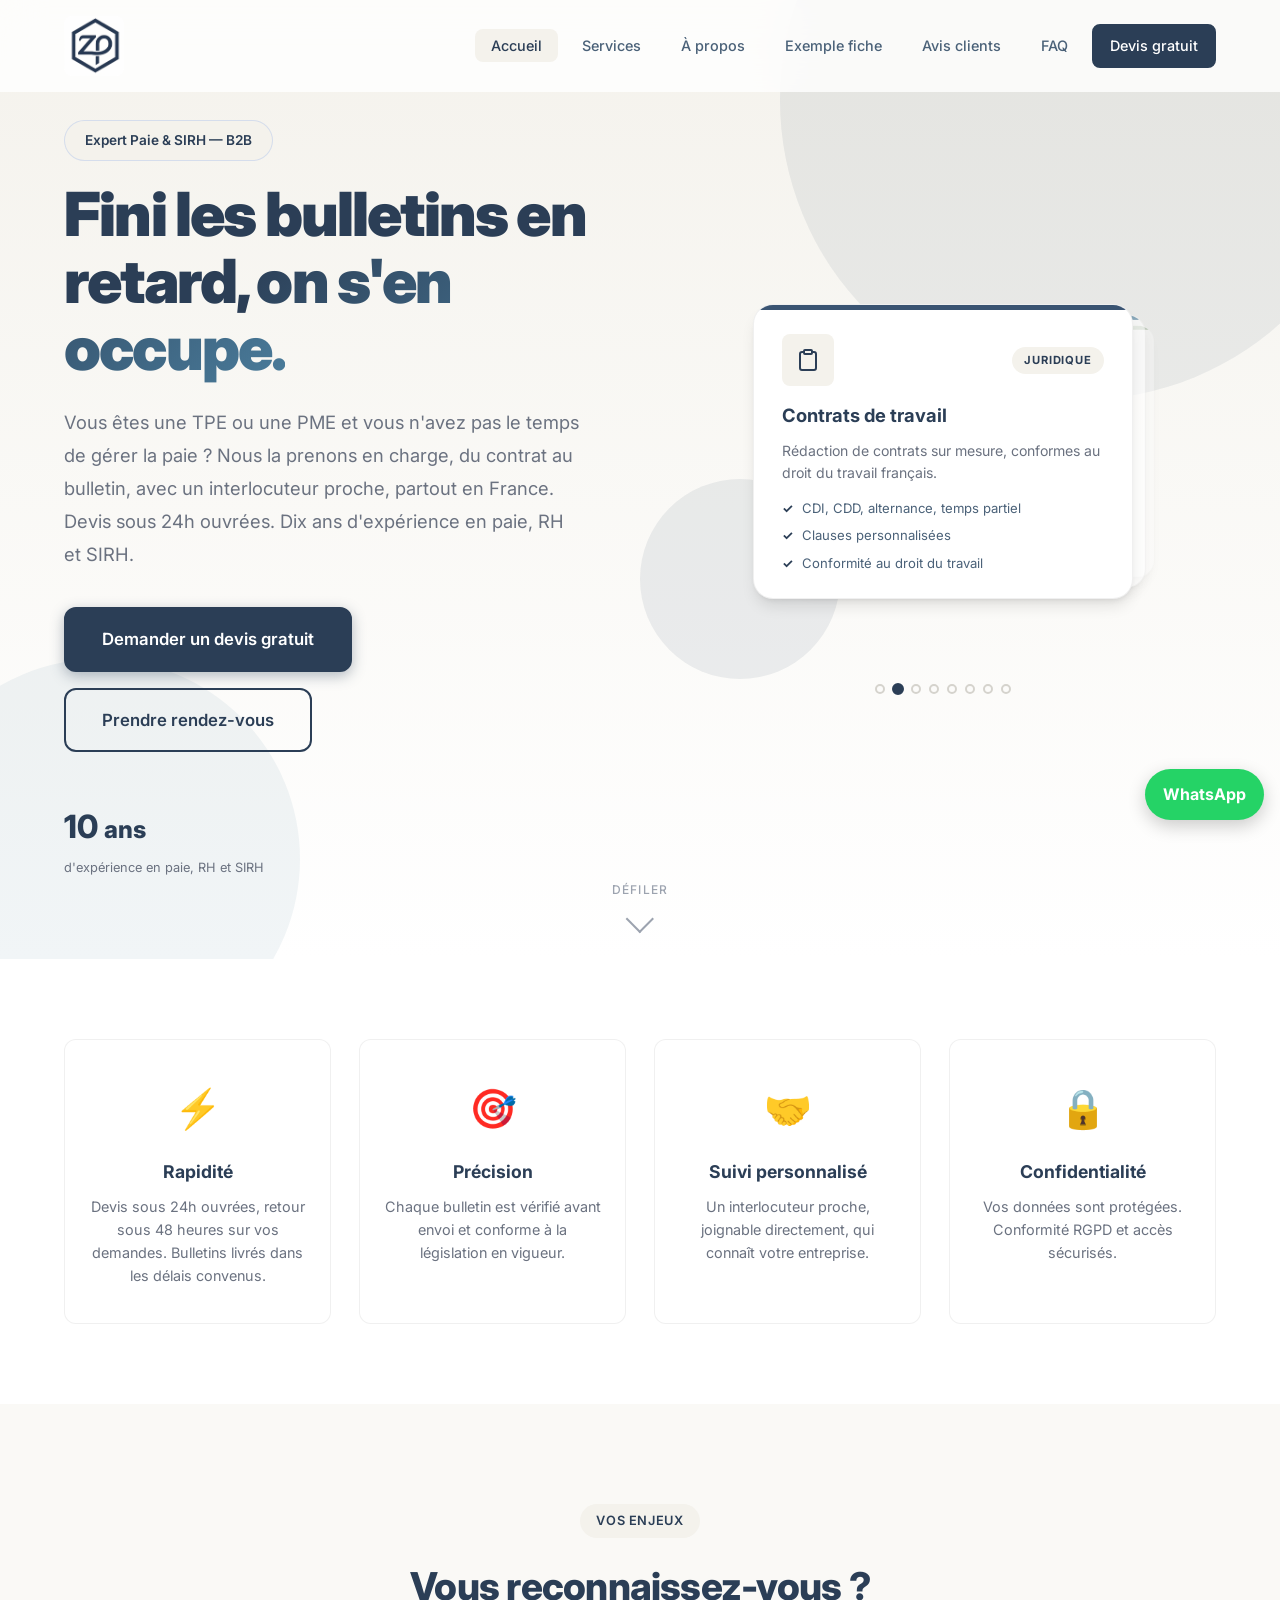
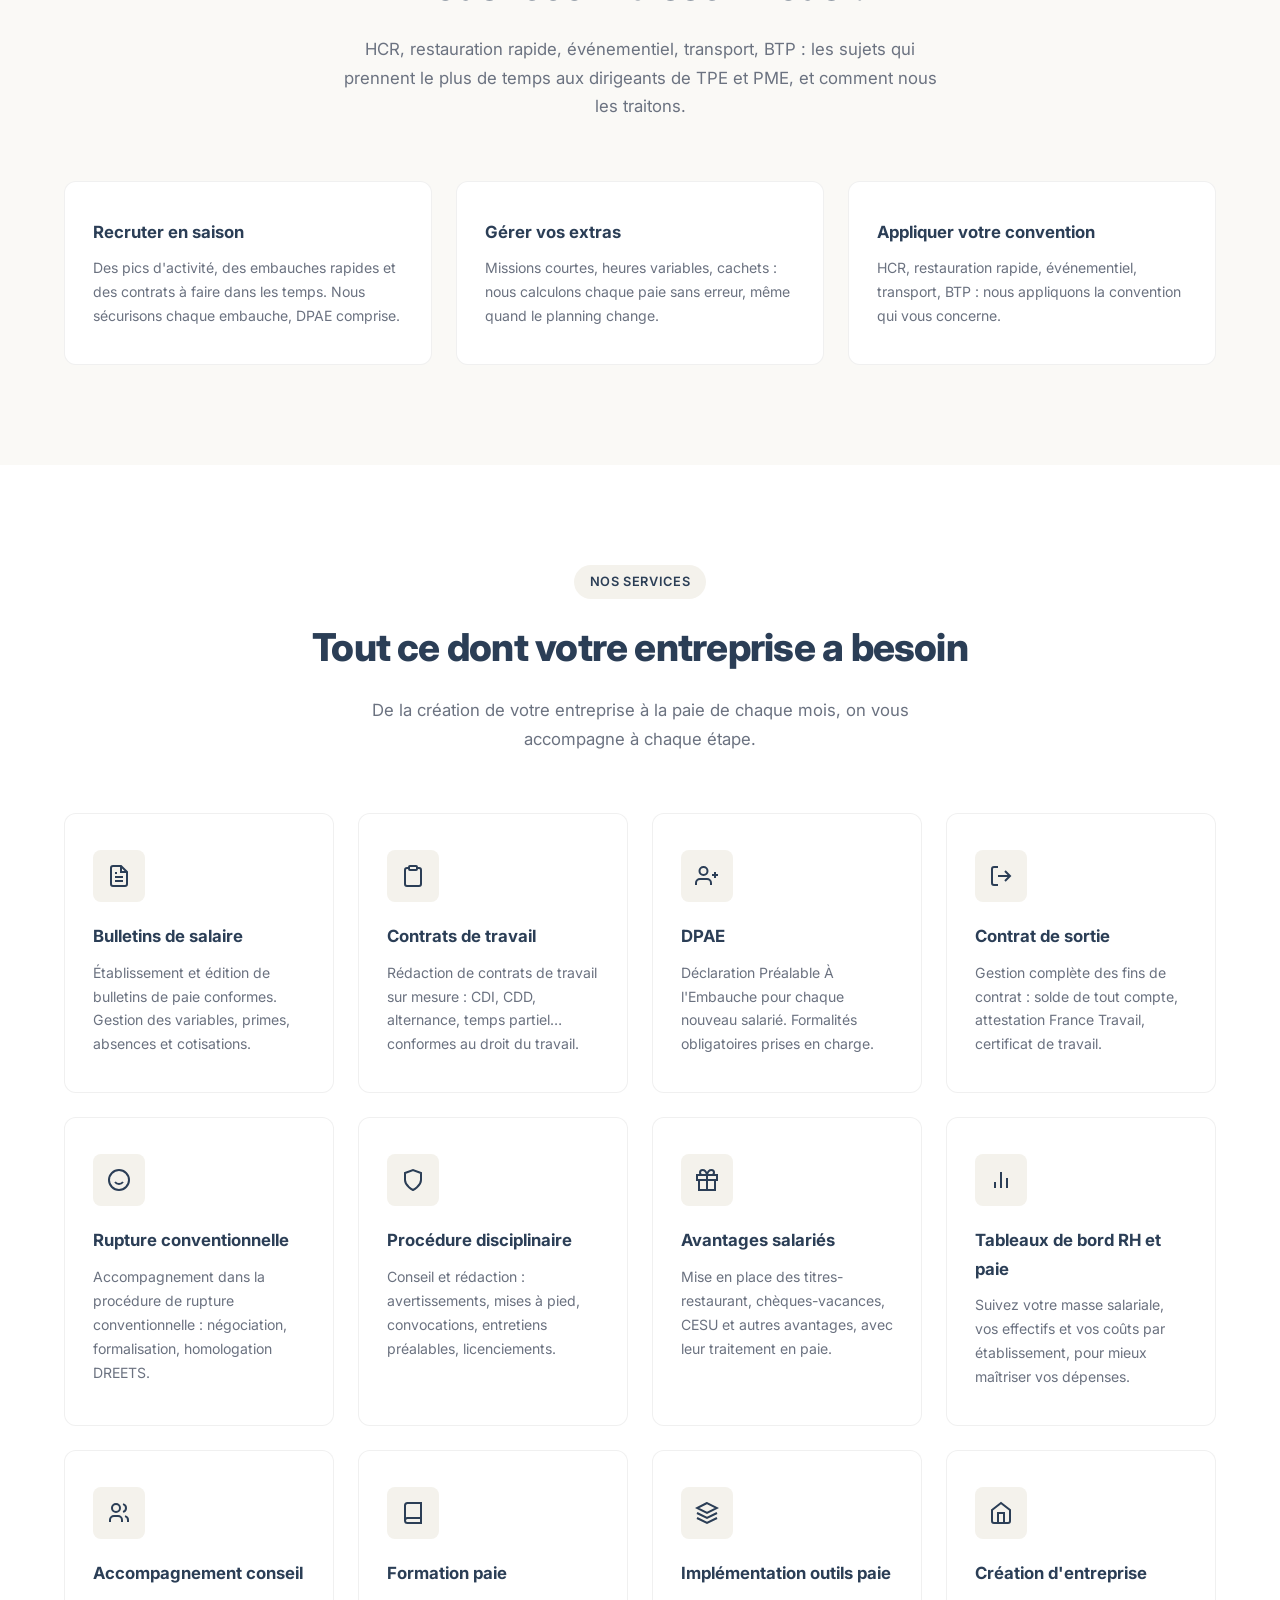
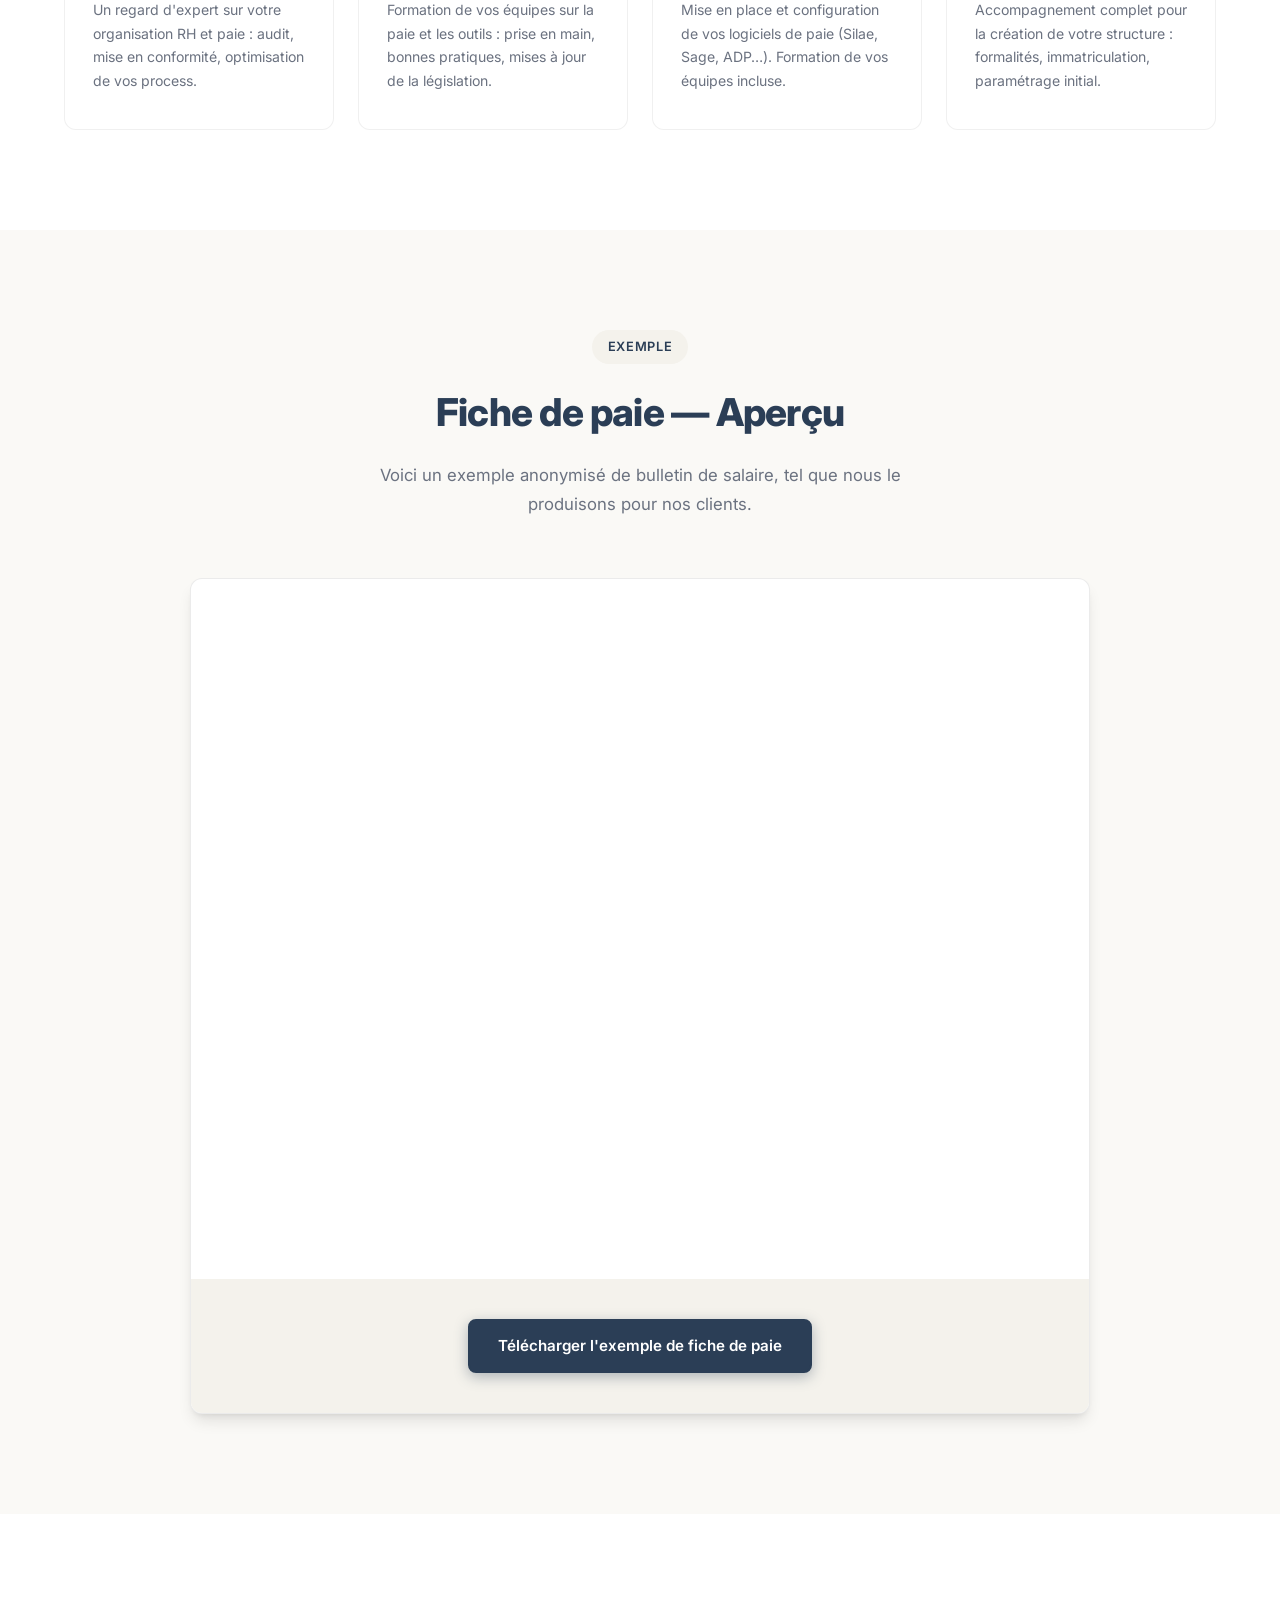
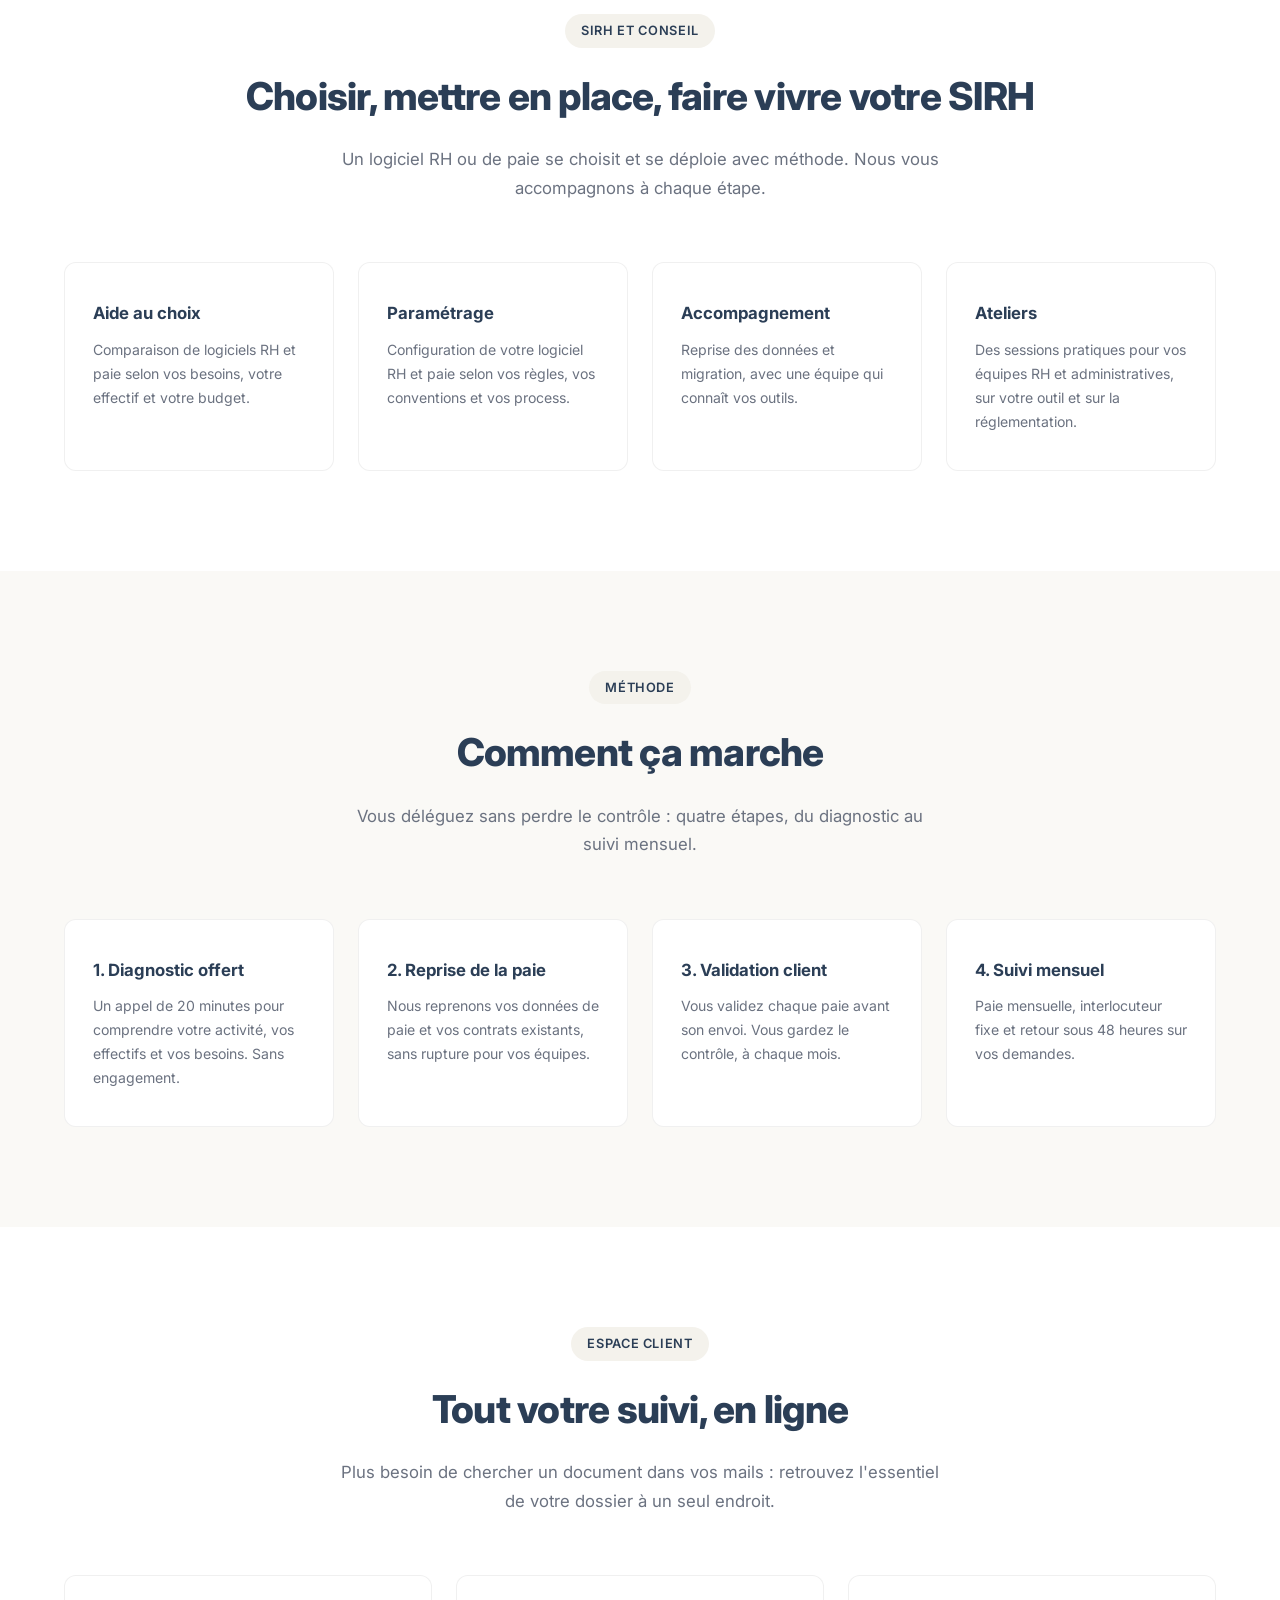
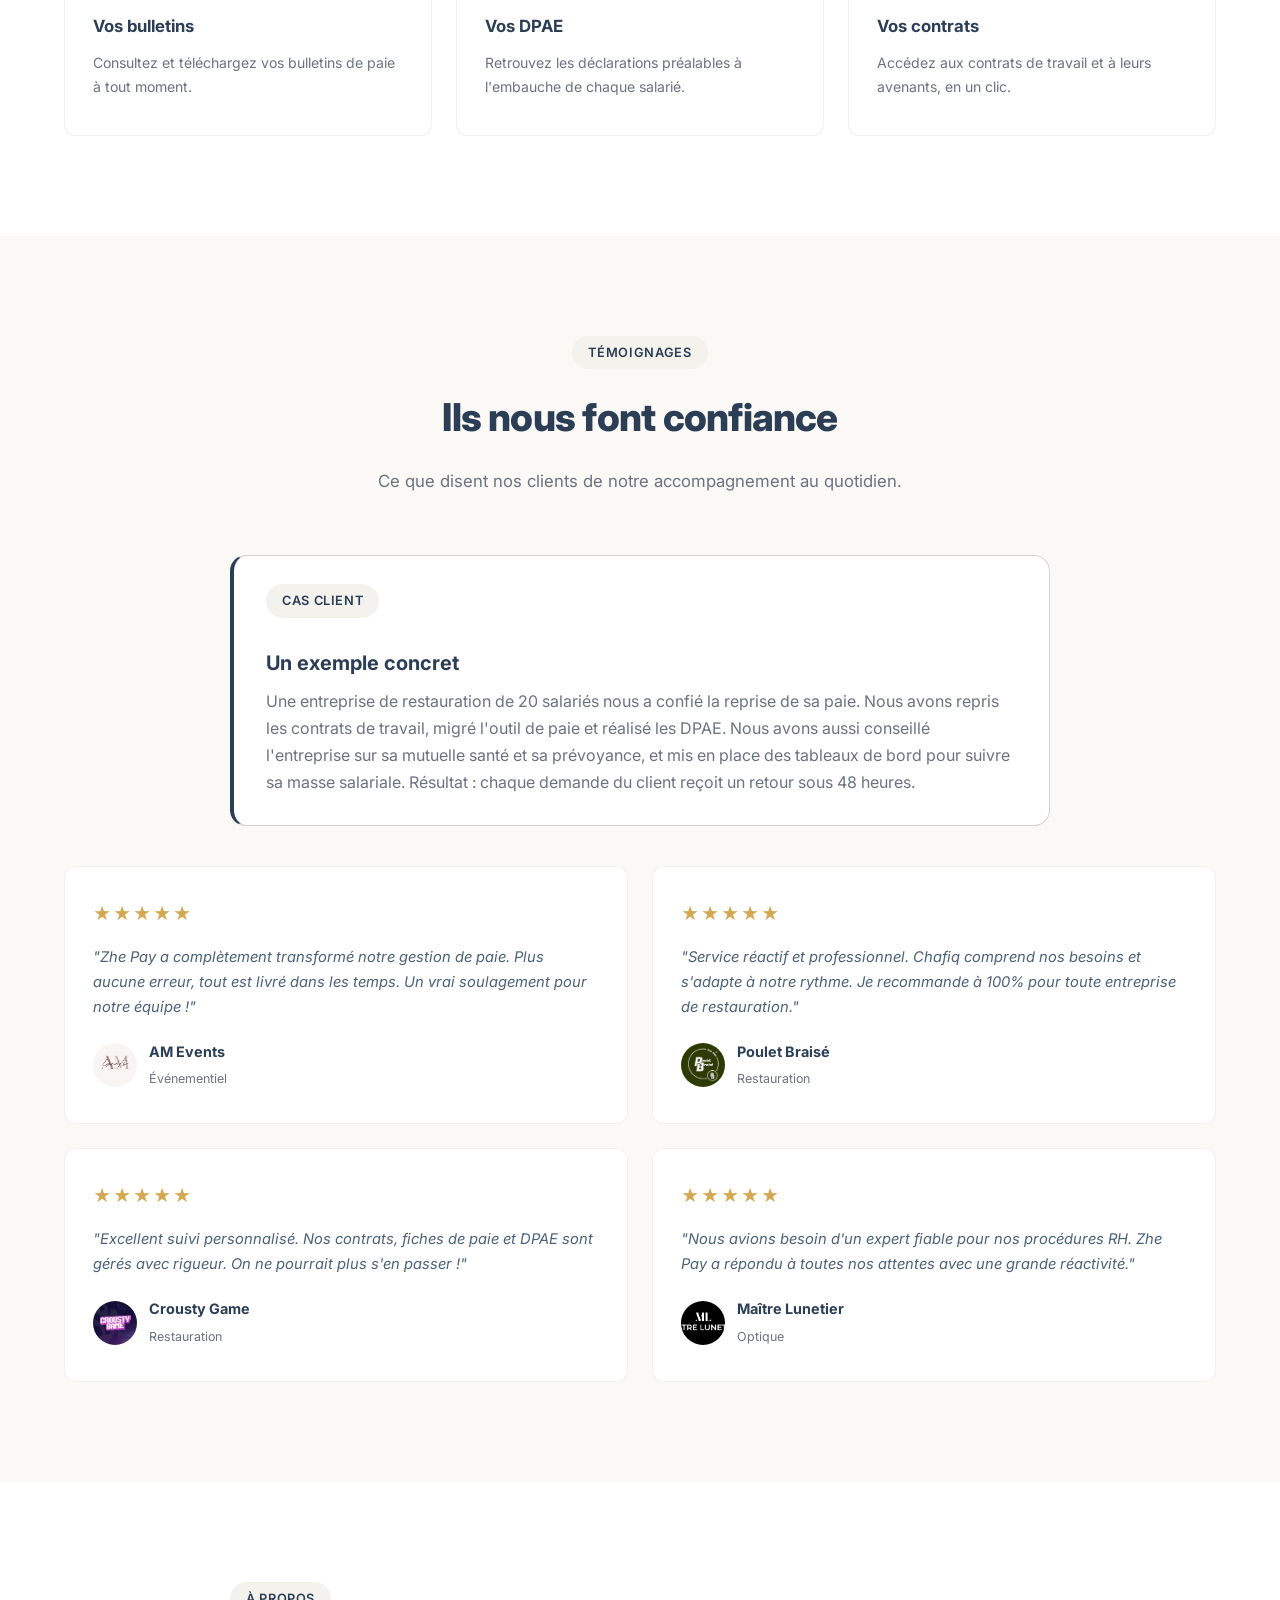
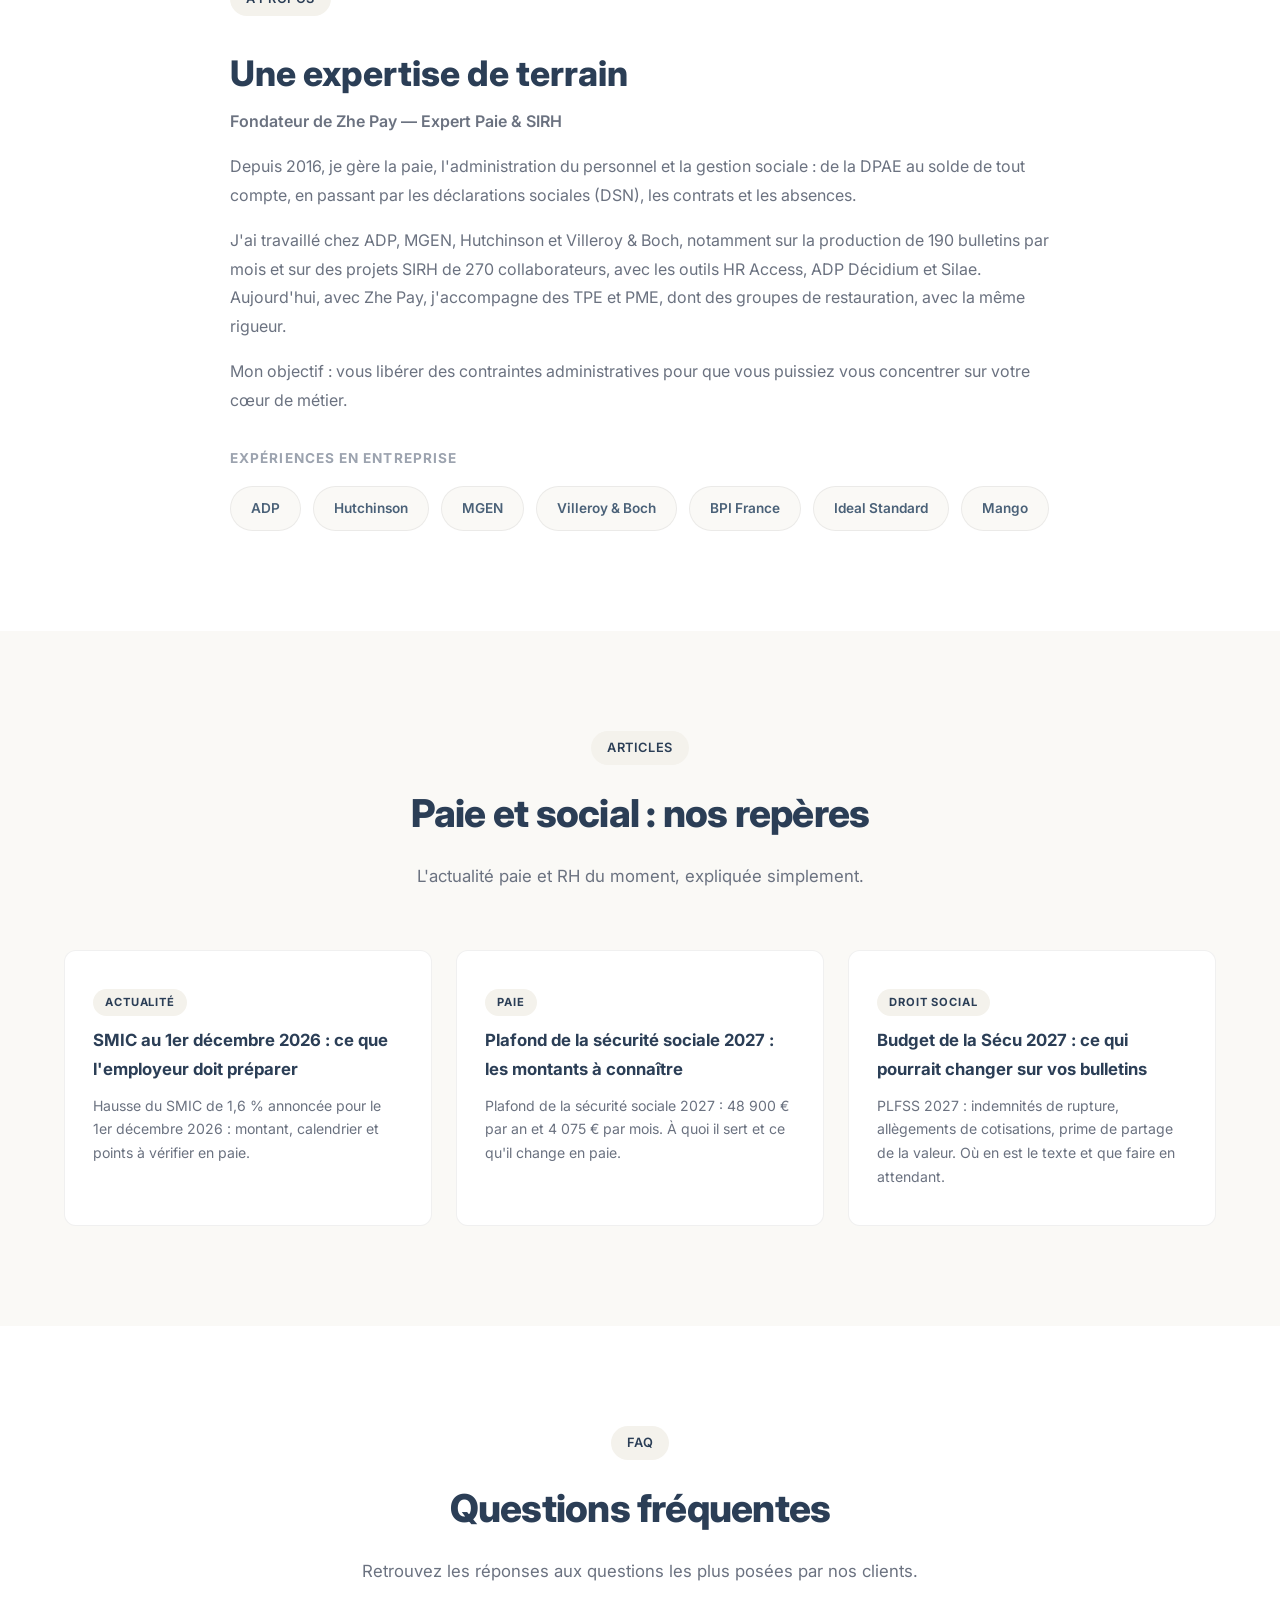
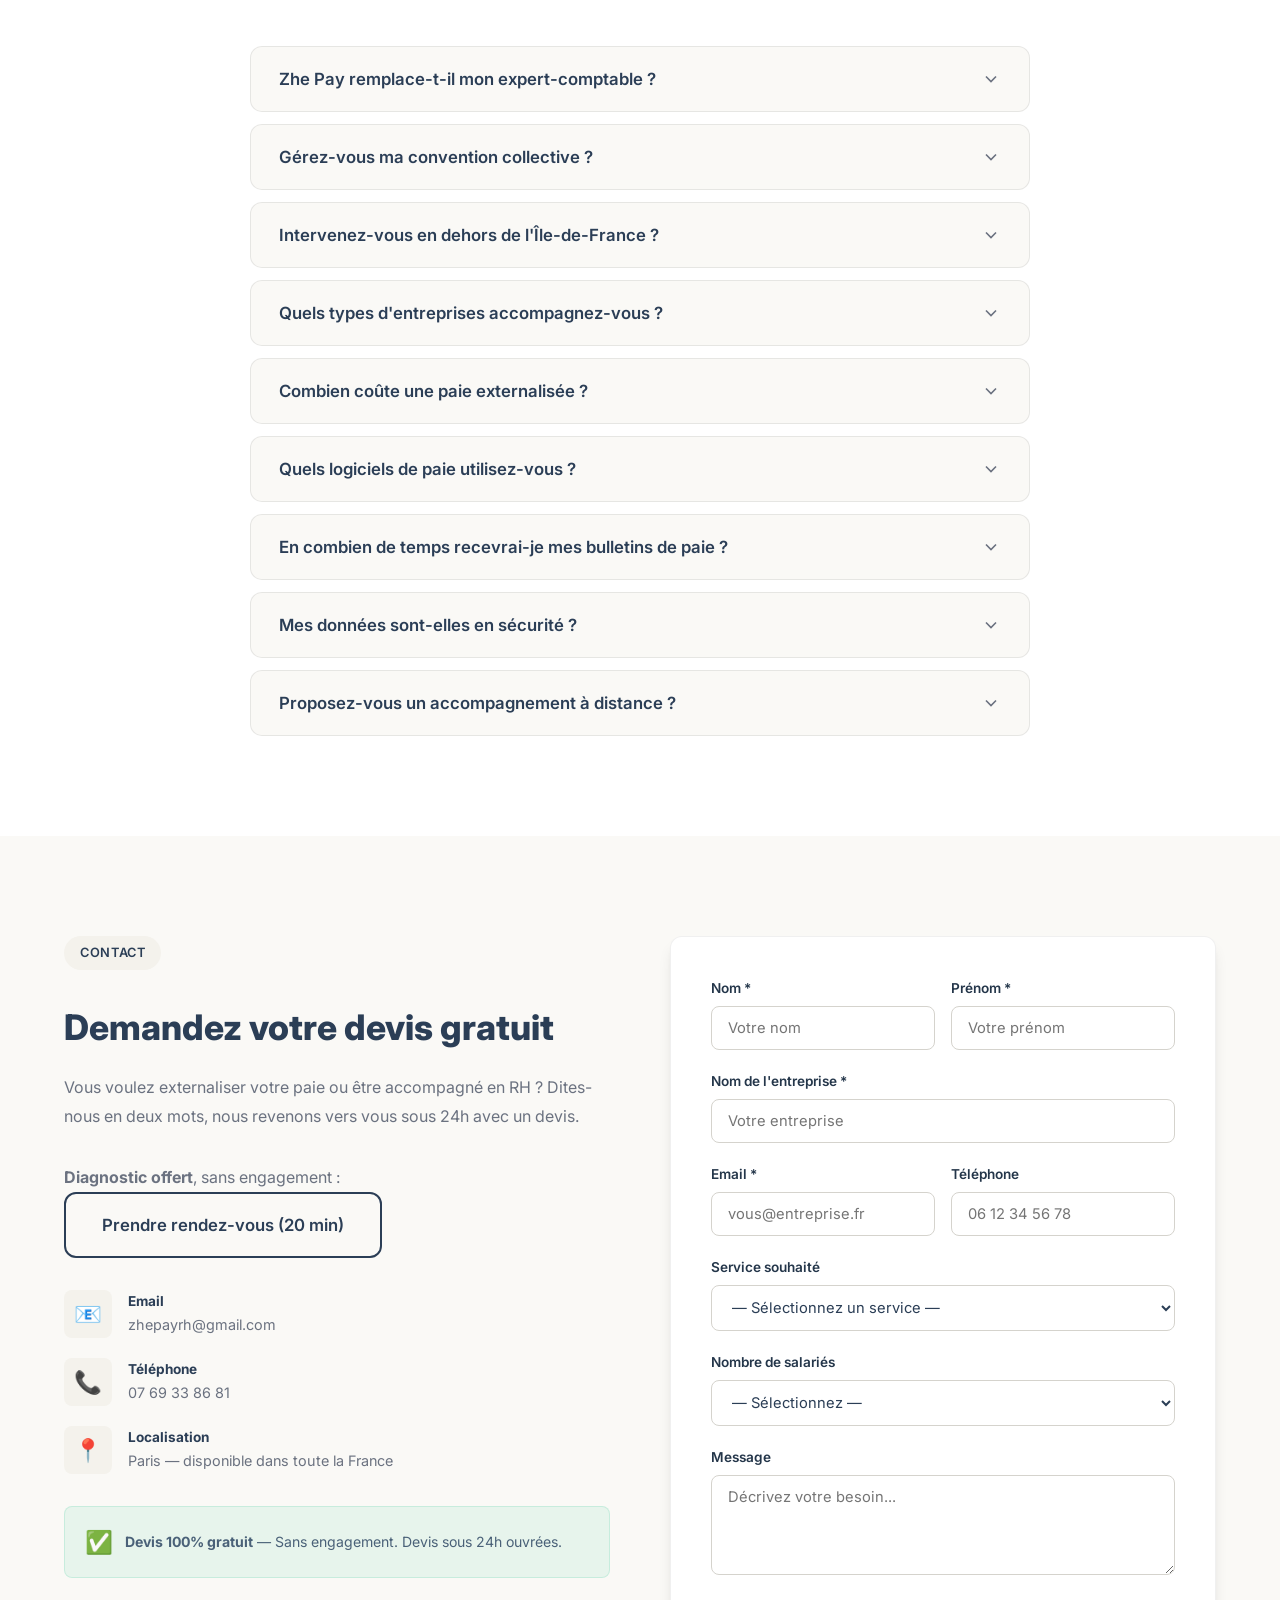
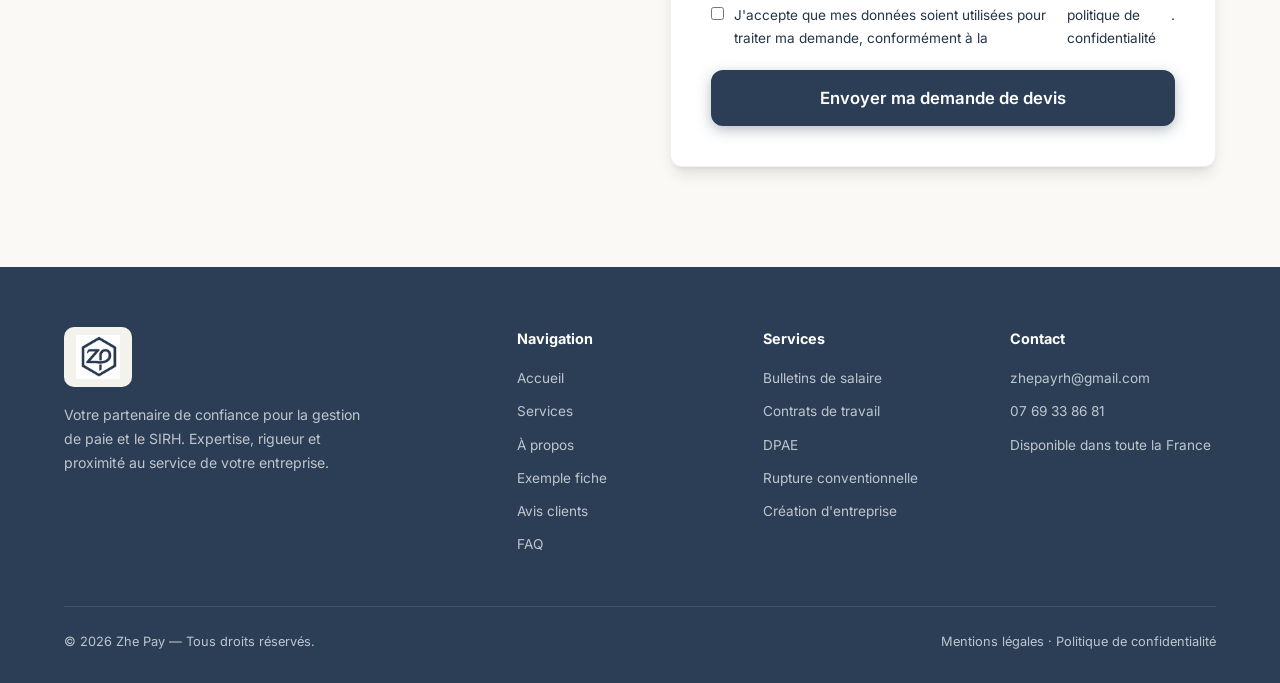
==== commit 3166e5c1: "new version" ====
--- a/index.html
+++ b/index.html
@@ -5,8 +5,8 @@
     <meta name="viewport" content="width=device-width, initial-scale=1.0">
 
     <!-- SEO Primary -->
-    <title>Zhe Pay — Gestion de Paie & SIRH externalisée pour entreprises | Île-de-France</title>
-    <meta name="description" content="Zhe Pay, votre expert B2B en externalisation de la gestion de paie et SIRH en Île-de-France. Bulletins de salaire, contrats de travail, DPAE, création d'entreprise. Devis gratuit sous 24h.">
+    <title>Zhe Pay — Paie et social pour TPE et PME | Partout en France</title>
+    <meta name="description" content="Zhe Pay gère la paie et le social des TPE et PME : bulletins, contrats, DPAE, conseil RH et SIRH. Restauration, événementiel, transport, BTP. Diagnostic offert, réponse sous 24h.">
     <meta name="keywords" content="gestion de paie, externalisation paie, SIRH, bulletins de salaire, contrats de travail, DPAE, création entreprise, expert paie Île-de-France, Zhe Pay, ressources humaines, rupture conventionnelle, procédure disciplinaire">
     <meta name="author" content="Chafiq Zouadi — Zhe Pay">
     <meta name="robots" content="index, follow">
@@ -16,7 +16,7 @@
     <meta property="og:type" content="website">
     <meta property="og:url" content="https://zhepay.fr/">
     <meta property="og:title" content="Zhe Pay — Gestion de Paie & SIRH externalisée pour entreprises">
-    <meta property="og:description" content="Expert B2B en externalisation de la paie et SIRH en Île-de-France. Bulletins de salaire, contrats, DPAE et plus. Devis gratuit sous 24h.">
+    <meta property="og:description" content="Expert B2B en externalisation de la paie et SIRH, partout en France. Bulletins de salaire, contrats, DPAE et plus. Devis gratuit sous 24h.">
     <meta property="og:image" content="https://zhepay.fr/img/logo.png">
     <meta property="og:locale" content="fr_FR">
     <meta property="og:site_name" content="Zhe Pay">
@@ -24,7 +24,7 @@
     <!-- Twitter Card -->
     <meta name="twitter:card" content="summary_large_image">
     <meta name="twitter:title" content="Zhe Pay — Gestion de Paie & SIRH externalisée pour entreprises">
-    <meta name="twitter:description" content="Expert B2B en externalisation de la paie et SIRH en Île-de-France. Devis gratuit sous 24h.">
+    <meta name="twitter:description" content="Expert B2B en externalisation de la paie et SIRH, partout en France. Devis gratuit sous 24h.">
     <meta name="twitter:image" content="https://zhepay.fr/img/logo.png">
 
     <!-- Favicon -->
@@ -43,12 +43,12 @@
         "@context": "https://schema.org",
         "@type": "ProfessionalService",
         "name": "Zhe Pay",
-        "description": "Expert B2B en externalisation de la gestion de paie et SIRH en Île-de-France. Bulletins de salaire, contrats de travail, DPAE, création d'entreprise.",
+        "description": "Expert B2B en externalisation de la gestion de paie et SIRH, partout en France. Bulletins de salaire, contrats de travail, DPAE, création d'entreprise.",
         "url": "https://zhepay.fr",
         "logo": "https://zhepay.fr/img/logo.png",
         "image": "https://zhepay.fr/img/logo.png",
         "telephone": "+33769338681",
-        "email": "contact@zhepay.fr",
+        "email": "zhepayrh@gmail.com",
         "address": {
             "@type": "PostalAddress",
             "addressRegion": "Île-de-France",
@@ -66,7 +66,7 @@
         },
         "areaServed": {
             "@type": "Place",
-            "name": "Île-de-France, France"
+            "name": "France"
         },
         "serviceType": [
             "Gestion de paie externalisée",
@@ -104,7 +104,7 @@
             },
             {
                 "@type": "Question",
-                "name": "Combien coûte l'externalisation de la paie ?",
+                "name": "Combien coûte une paie externalisée ?",
                 "acceptedAnswer": {
                     "@type": "Answer",
                     "text": "Le tarif dépend du nombre de salariés et des services souhaités. Nous proposons un devis 100% gratuit et personnalisé sous 24h. N'hésitez pas à nous contacter pour obtenir le vôtre."
@@ -180,24 +180,16 @@
         <div class="container hero-content">
             <div class="hero-text editable" data-surreal="hero-text">
                 <span class="badge">Expert Paie & SIRH — B2B</span>
-                <h1>Votre paie, <span class="gradient-text">simplifiée.</span></h1>
-                <p class="hero-subtitle">Zhe Pay accompagne les entreprises dans la gestion complète de leur paie et de leurs ressources humaines. Un suivi personnalisé, une expertise reconnue.</p>
+                <h1>Fini les bulletins en retard, <span class="gradient-text">on s'en occupe.</span></h1>
+                <p class="hero-subtitle">Vous êtes une TPE ou une PME et vous n'avez pas le temps de gérer la paie ? Nous la prenons en charge, du contrat au bulletin, avec un interlocuteur proche, partout en France. Devis sous 24h ouvrées. Dix ans d'expérience en paie, RH et SIRH.</p>
                 <div class="hero-buttons">
                     <a href="#contact" class="btn btn-primary btn-lg">Demander un devis gratuit</a>
-                    <a href="#services" class="btn btn-outline btn-lg">Découvrir nos services</a>
+                    <a href="mailto:zhepayrh@gmail.com?subject=Demande%20de%20rendez-vous" class="btn btn-outline btn-lg">Prendre rendez-vous</a>
                 </div>
                 <div class="hero-stats">
                     <div class="stat">
-                        <span class="stat-number" data-target="6">0</span><span class="stat-suffix">+</span>
-                        <span class="stat-label">Grandes entreprises</span>
-                    </div>
-                    <div class="stat">
-                        <span class="stat-number" data-target="100">0</span><span class="stat-suffix">%</span>
-                        <span class="stat-label">Clients satisfaits</span>
-                    </div>
-                    <div class="stat">
-                        <span class="stat-number" data-target="10">0</span><span class="stat-suffix">+</span>
-                        <span class="stat-label">Services proposés</span>
+                        <div class="stat-row"><span class="stat-number" data-target="10">10</span><span class="stat-suffix">ans</span></div>
+                        <span class="stat-label">d'expérience en paie, RH et SIRH</span>
                     </div>
                 </div>
             </div>
@@ -232,7 +224,7 @@
                         <ul class="hero-service-features">
                             <li>CDI, CDD, alternance, temps partiel</li>
                             <li>Clauses personnalisées</li>
-                            <li>Conformité légale garantie</li>
+                            <li>Conformité au droit du travail</li>
                         </ul>
                     </div>
                     <div class="hero-service-item" data-index="2" data-color="#4a7c9b">
@@ -357,36 +349,121 @@
                 <div class="intro-card editable" data-surreal="intro-rapidite">
                     <div class="intro-icon">⚡</div>
                     <h3>Rapidité</h3>
-                    <p>Prise en charge rapide de vos dossiers. Vos bulletins de paie prêts dans les délais.</p>
+                    <p>Devis sous 24h ouvrées, retour sous 48 heures sur vos demandes. Bulletins livrés dans les délais convenus.</p>
                 </div>
                 <div class="intro-card editable" data-surreal="intro-precision">
                     <div class="intro-icon">🎯</div>
                     <h3>Précision</h3>
-                    <p>Zéro erreur tolérée. Chaque bulletin est vérifié et conforme à la législation en vigueur.</p>
+                    <p>Chaque bulletin est vérifié avant envoi et conforme à la législation en vigueur.</p>
                 </div>
                 <div class="intro-card editable" data-surreal="intro-suivi">
                     <div class="intro-icon">🤝</div>
                     <h3>Suivi personnalisé</h3>
-                    <p>Un interlocuteur unique dédié à votre entreprise pour un accompagnement sur mesure.</p>
+                    <p>Un interlocuteur proche, joignable directement, qui connaît votre entreprise.</p>
                 </div>
                 <div class="intro-card editable" data-surreal="intro-confidentialite">
                     <div class="intro-icon">🔒</div>
                     <h3>Confidentialité</h3>
-                    <p>Vos données sont protégées. Conformité RGPD et sécurité maximale garanties.</p>
+                    <p>Vos données sont protégées. Conformité RGPD et accès sécurisés.</p>
                 </div>
             </div>
         </div>
     </section>
 
     <!-- SERVICES -->
-    <section class="services" id="services" aria-label="Nos services">
+    <section class="services" id="enjeux" aria-label="Vos enjeux">
+        <div class="container">
+            <div class="section-header">
+                <span class="section-tag">Vos enjeux</span>
+                <h2>Vous reconnaissez-vous ?</h2>
+                <p class="section-desc">HCR, restauration rapide, événementiel, transport, BTP : les sujets qui prennent le plus de temps aux dirigeants de TPE et PME, et comment nous les traitons.</p>
+            </div>
+            <div class="services-grid grid-3">
+                <div class="service-card"><h3>Recruter en saison</h3><p>Des pics d'activité, des embauches rapides et des contrats à faire dans les temps. Nous sécurisons chaque embauche, DPAE comprise.</p></div>
+                <div class="service-card"><h3>Gérer vos extras</h3><p>Missions courtes, heures variables, cachets : nous calculons chaque paie sans erreur, même quand le planning change.</p></div>
+                <div class="service-card"><h3>Appliquer votre convention</h3><p>HCR, restauration rapide, événementiel, transport, BTP : nous appliquons la convention qui vous concerne.</p></div>
+            </div>
+        </div>
+    </section>
+
+    <section class="services bg-white" id="services" aria-label="Nos services">
         <div class="container">
             <div class="section-header editable" data-surreal="services-header">
                 <span class="section-tag">Nos services</span>
                 <h2>Tout ce dont votre entreprise a besoin</h2>
-                <p class="section-desc">De la création d'entreprise à la gestion quotidienne de la paie, Zhe Pay vous accompagne à chaque étape.</p>
+                <p class="section-desc">De la création de votre entreprise à la paie de chaque mois, on vous accompagne à chaque étape.</p>
             </div>
             <div class="services-grid editable" data-surreal="services-grid">
+                <div class="service-card">
+                    <div class="service-icon">
+                        <svg viewBox="0 0 24 24" fill="none" stroke="currentColor" stroke-width="2"><path d="M14 2H6a2 2 0 00-2 2v16a2 2 0 002 2h12a2 2 0 002-2V8z"/><polyline points="14 2 14 8 20 8"/><line x1="16" y1="13" x2="8" y2="13"/><line x1="16" y1="17" x2="8" y2="17"/><polyline points="10 9 9 9 8 9"/></svg>
+                    </div>
+                    <h3>Bulletins de salaire</h3>
+                    <p>Établissement et édition de bulletins de paie conformes. Gestion des variables, primes, absences et cotisations.</p>
+                </div>
+                <div class="service-card">
+                    <div class="service-icon">
+                        <svg viewBox="0 0 24 24" fill="none" stroke="currentColor" stroke-width="2"><path d="M16 4h2a2 2 0 012 2v14a2 2 0 01-2 2H6a2 2 0 01-2-2V6a2 2 0 012-2h2"/><rect x="8" y="2" width="8" height="4" rx="1" ry="1"/></svg>
+                    </div>
+                    <h3>Contrats de travail</h3>
+                    <p>Rédaction de contrats de travail sur mesure : CDI, CDD, alternance, temps partiel… conformes au droit du travail.</p>
+                </div>
+                <div class="service-card">
+                    <div class="service-icon">
+                        <svg viewBox="0 0 24 24" fill="none" stroke="currentColor" stroke-width="2"><path d="M16 21v-2a4 4 0 00-4-4H5a4 4 0 00-4 4v2"/><circle cx="8.5" cy="7" r="4"/><line x1="20" y1="8" x2="20" y2="14"/><line x1="23" y1="11" x2="17" y2="11"/></svg>
+                    </div>
+                    <h3>DPAE</h3>
+                    <p>Déclaration Préalable À l'Embauche pour chaque nouveau salarié. Formalités obligatoires prises en charge.</p>
+                </div>
+                <div class="service-card">
+                    <div class="service-icon">
+                        <svg viewBox="0 0 24 24" fill="none" stroke="currentColor" stroke-width="2"><path d="M9 21H5a2 2 0 01-2-2V5a2 2 0 012-2h4"/><polyline points="16 17 21 12 16 7"/><line x1="21" y1="12" x2="9" y2="12"/></svg>
+                    </div>
+                    <h3>Contrat de sortie</h3>
+                    <p>Gestion complète des fins de contrat : solde de tout compte, attestation France Travail, certificat de travail.</p>
+                </div>
+                <div class="service-card">
+                    <div class="service-icon">
+                        <svg viewBox="0 0 24 24" fill="none" stroke="currentColor" stroke-width="2"><circle cx="12" cy="12" r="10"/><path d="M8 14s1.5 2 4 2 4-2 4-2"/><line x1="9" y1="9" x2="9.01" y2="9"/><line x1="15" y1="9" x2="15.01" y2="9"/></svg>
+                    </div>
+                    <h3>Rupture conventionnelle</h3>
+                    <p>Accompagnement dans la procédure de rupture conventionnelle : négociation, formalisation, homologation DREETS.</p>
+                </div>
+                <div class="service-card">
+                    <div class="service-icon">
+                        <svg viewBox="0 0 24 24" fill="none" stroke="currentColor" stroke-width="2"><path d="M12 22s8-4 8-10V5l-8-3-8 3v7c0 6 8 10 8 10z"/></svg>
+                    </div>
+                    <h3>Procédure disciplinaire</h3>
+                    <p>Conseil et rédaction : avertissements, mises à pied, convocations, entretiens préalables, licenciements.</p>
+                </div>
+                <div class="service-card">
+                    <div class="service-icon">
+                        <svg viewBox="0 0 24 24" fill="none" stroke="currentColor" stroke-width="2"><polyline points="20 12 20 22 4 22 4 12"/><rect x="2" y="7" width="20" height="5"/><line x1="12" y1="22" x2="12" y2="7"/><path d="M12 7H7.5a2.5 2.5 0 010-5C11 2 12 7 12 7z"/><path d="M12 7h4.5a2.5 2.5 0 000-5C13 2 12 7 12 7z"/></svg>
+                    </div>
+                    <h3>Avantages salariés</h3>
+                    <p>Mise en place des titres-restaurant, chèques-vacances, CESU et autres avantages, avec leur traitement en paie.</p>
+                </div>
+                <div class="service-card">
+                    <div class="service-icon">
+                        <svg viewBox="0 0 24 24" fill="none" stroke="currentColor" stroke-width="2"><line x1="18" y1="20" x2="18" y2="10"/><line x1="12" y1="20" x2="12" y2="4"/><line x1="6" y1="20" x2="6" y2="14"/></svg>
+                    </div>
+                    <h3>Tableaux de bord RH et paie</h3>
+                    <p>Suivez votre masse salariale, vos effectifs et vos coûts par établissement, pour mieux maîtriser vos dépenses.</p>
+                </div>
+                <div class="service-card">
+                    <div class="service-icon">
+                        <svg viewBox="0 0 24 24" fill="none" stroke="currentColor" stroke-width="2"><circle cx="9" cy="7" r="4"/><path d="M3 21v-2a4 4 0 014-4h4a4 4 0 014 4v2"/><path d="M16 3.13a4 4 0 010 7.75"/><path d="M21 21v-2a4 4 0 00-3-3.87"/></svg>
+                    </div>
+                    <h3>Accompagnement conseil</h3>
+                    <p>Un regard d'expert sur votre organisation RH et paie : audit, mise en conformité, optimisation de vos process.</p>
+                </div>
+                <div class="service-card">
+                    <div class="service-icon">
+                        <svg viewBox="0 0 24 24" fill="none" stroke="currentColor" stroke-width="2"><path d="M4 19.5A2.5 2.5 0 016.5 17H20"/><path d="M6.5 2H20v20H6.5A2.5 2.5 0 014 19.5v-15A2.5 2.5 0 016.5 2z"/></svg>
+                    </div>
+                    <h3>Formation paie</h3>
+                    <p>Formation de vos équipes sur la paie et les outils : prise en main, bonnes pratiques, mises à jour de la législation.</p>
+                </div>
                 <div class="service-card">
                     <div class="service-icon">
                         <svg viewBox="0 0 24 24" fill="none" stroke="currentColor" stroke-width="2"><path d="M12 2L2 7l10 5 10-5-10-5z"/><path d="M2 17l10 5 10-5"/><path d="M2 12l10 5 10-5"/></svg>
@@ -401,93 +478,16 @@
                     <h3>Création d'entreprise</h3>
                     <p>Accompagnement complet pour la création de votre structure : formalités, immatriculation, paramétrage initial.</p>
                 </div>
-                <div class="service-card">
-                    <div class="service-icon">
-                        <svg viewBox="0 0 24 24" fill="none" stroke="currentColor" stroke-width="2"><path d="M14 2H6a2 2 0 00-2 2v16a2 2 0 002 2h12a2 2 0 002-2V8z"/><polyline points="14 2 14 8 20 8"/><line x1="16" y1="13" x2="8" y2="13"/><line x1="16" y1="17" x2="8" y2="17"/><polyline points="10 9 9 9 8 9"/></svg>
-                    </div>
-                    <h3>Bulletins de salaire</h3>
-                    <p>Établissement et édition de bulletins de paie conformes. Gestion des variables, primes, absences et cotisations.</p>
-                </div>
-                <div class="service-card">
-                    <div class="service-icon">
-                        <svg viewBox="0 0 24 24" fill="none" stroke="currentColor" stroke-width="2"><path d="M16 4h2a2 2 0 012 2v14a2 2 0 01-2 2H6a2 2 0 01-2-2V6a2 2 0 012-2h2"/><rect x="8" y="2" width="8" height="4" rx="1" ry="1"/></svg>
-                    </div>
-                    <h3>Contrats de travail</h3>
-                    <p>Rédaction de contrats de travail sur mesure : CDI, CDD, alternance, temps partiel… conformes au droit du travail.</p>
-                </div>
-                <div class="service-card">
-                    <div class="service-icon">
-                        <svg viewBox="0 0 24 24" fill="none" stroke="currentColor" stroke-width="2"><path d="M16 21v-2a4 4 0 00-4-4H5a4 4 0 00-4 4v2"/><circle cx="8.5" cy="7" r="4"/><line x1="20" y1="8" x2="20" y2="14"/><line x1="23" y1="11" x2="17" y2="11"/></svg>
-                    </div>
-                    <h3>DPAE</h3>
-                    <p>Déclaration Préalable À l'Embauche pour chaque nouveau salarié. Formalités obligatoires prises en charge.</p>
-                </div>
-                <div class="service-card">
-                    <div class="service-icon">
-                        <svg viewBox="0 0 24 24" fill="none" stroke="currentColor" stroke-width="2"><path d="M9 21H5a2 2 0 01-2-2V5a2 2 0 012-2h4"/><polyline points="16 17 21 12 16 7"/><line x1="21" y1="12" x2="9" y2="12"/></svg>
-                    </div>
-                    <h3>Contrat de sortie</h3>
-                    <p>Gestion complète des fins de contrat : solde de tout compte, attestation Pôle Emploi, certificat de travail.</p>
-                </div>
-                <div class="service-card">
-                    <div class="service-icon">
-                        <svg viewBox="0 0 24 24" fill="none" stroke="currentColor" stroke-width="2"><circle cx="12" cy="12" r="10"/><path d="M8 14s1.5 2 4 2 4-2 4-2"/><line x1="9" y1="9" x2="9.01" y2="9"/><line x1="15" y1="9" x2="15.01" y2="9"/></svg>
-                    </div>
-                    <h3>Rupture conventionnelle</h3>
-                    <p>Accompagnement dans la procédure de rupture conventionnelle : négociation, formalisation, homologation DREETS.</p>
-                </div>
-                <div class="service-card">
-                    <div class="service-icon">
-                        <svg viewBox="0 0 24 24" fill="none" stroke="currentColor" stroke-width="2"><path d="M12 22s8-4 8-10V5l-8-3-8 3v7c0 6 8 10 8 10z"/></svg>
-                    </div>
-                    <h3>Procédure disciplinaire</h3>
-                    <p>Conseil et rédaction : avertissements, mises à pied, convocations, entretiens préalables, licenciements.</p>
-                </div>
-            </div>
-        </div>
-    </section>
-
-    <!-- À PROPOS -->
-    <section class="about" id="a-propos" aria-label="À propos de Chafiq Zouadi">
-        <div class="container">
-            <div class="about-grid">
-                <div class="about-image">
-                    <div class="about-image-placeholder">
-                        <img src="img/chafiq.jpg" alt="Chafiq Zouadi, fondateur de Zhe Pay, expert en gestion de paie et SIRH" class="about-photo" loading="lazy">
-                        <div class="about-badge-card">
-                            <span class="about-badge-title">Master RH & SIRH</span>
-                        </div>
-                    </div>
-                </div>
-                <div class="about-content editable" data-surreal="about-content">
-                    <span class="section-tag">À propos</span>
-                    <h2>Chafiq Zouadi</h2>
-                    <p class="about-role">Fondateur de Zhe Pay — Expert Paie & SIRH</p>
-                    <p>Titulaire d'un <strong>Master en Ressources Humaines et SIRH</strong>, j'ai forgé mon expertise au sein de grandes entreprises et groupes internationaux. Cette expérience me permet aujourd'hui d'offrir un service de qualité premium aux TPE, PME et startups.</p>
-                    <p>Mon objectif : vous libérer des contraintes administratives pour que vous puissiez vous concentrer sur votre cœur de métier.</p>
-                    <div class="experience-logos">
-                        <h4>Expériences en entreprise</h4>
-                        <div class="logos-grid">
-                            <div class="logo-item">ADP</div>
-                            <div class="logo-item">Hutchinson</div>
-                            <div class="logo-item">MGEN</div>
-                            <div class="logo-item">Villeroy &amp; Boch</div>
-                            <div class="logo-item">Ideal Standard</div>
-                            <div class="logo-item">Mango</div>
-                        </div>
-                    </div>
-                </div>
-            </div>
-        </div>
-    </section>
-
-    <!-- FICHE DE PAIE EXEMPLE -->
+            </div>
+        </div>
+    </section>
+
     <section class="payslip-section" id="fiche-paie" aria-label="Exemple de fiche de paie">
         <div class="container">
             <div class="section-header editable" data-surreal="payslip-header">
                 <span class="section-tag">Exemple</span>
                 <h2>Fiche de paie — Aperçu</h2>
-                <p class="section-desc">Voici un exemple fictif de bulletin de salaire tel que nous le produisons pour nos clients.</p>
+                <p class="section-desc">Voici un exemple anonymisé de bulletin de salaire, tel que nous le produisons pour nos clients.</p>
             </div>
             <div class="payslip-pdf-wrapper">
                 <iframe src="img/modele-bulletin-de-salaire.pdf" title="Exemple de fiche de paie — Zhe Pay"></iframe>
@@ -498,13 +498,64 @@
         </div>
     </section>
 
-    <!-- AVIS CLIENTS -->
-    <section class="testimonials" id="avis" aria-label="Témoignages clients">
+    <section class="services bg-white" id="sirh" aria-label="SIRH et conseil">
+        <div class="container">
+            <div class="section-header">
+                <span class="section-tag">SIRH et conseil</span>
+                <h2>Choisir, mettre en place, faire vivre votre SIRH</h2>
+                <p class="section-desc">Un logiciel RH ou de paie se choisit et se déploie avec méthode. Nous vous accompagnons à chaque étape.</p>
+            </div>
+            <div class="services-grid">
+                <div class="service-card"><h3>Aide au choix</h3><p>Comparaison de logiciels RH et paie selon vos besoins, votre effectif et votre budget.</p></div>
+                <div class="service-card"><h3>Paramétrage</h3><p>Configuration de votre logiciel RH et paie selon vos règles, vos conventions et vos process.</p></div>
+                <div class="service-card"><h3>Accompagnement</h3><p>Reprise des données et migration, avec une équipe qui connaît vos outils.</p></div>
+                <div class="service-card"><h3>Ateliers</h3><p>Des sessions pratiques pour vos équipes RH et administratives, sur votre outil et sur la réglementation.</p></div>
+            </div>
+        </div>
+    </section>
+
+    <section class="services" id="comment-ca-marche" aria-label="Comment ça marche">
+        <div class="container">
+            <div class="section-header">
+                <span class="section-tag">Méthode</span>
+                <h2>Comment ça marche</h2>
+                <p class="section-desc">Vous déléguez sans perdre le contrôle : quatre étapes, du diagnostic au suivi mensuel.</p>
+            </div>
+            <div class="services-grid">
+                <div class="service-card"><h3>1. Diagnostic offert</h3><p>Un appel de 20 minutes pour comprendre votre activité, vos effectifs et vos besoins. Sans engagement.</p></div>
+                <div class="service-card"><h3>2. Reprise de la paie</h3><p>Nous reprenons vos données de paie et vos contrats existants, sans rupture pour vos équipes.</p></div>
+                <div class="service-card"><h3>3. Validation client</h3><p>Vous validez chaque paie avant son envoi. Vous gardez le contrôle, à chaque mois.</p></div>
+                <div class="service-card"><h3>4. Suivi mensuel</h3><p>Paie mensuelle, interlocuteur fixe et retour sous 48 heures sur vos demandes.</p></div>
+            </div>
+        </div>
+    </section>
+
+    <section class="services bg-white" id="espace-client" aria-label="Votre espace client">
+        <div class="container">
+            <div class="section-header">
+                <span class="section-tag">Espace client</span>
+                <h2>Tout votre suivi, en ligne</h2>
+                <p class="section-desc">Plus besoin de chercher un document dans vos mails : retrouvez l'essentiel de votre dossier à un seul endroit.</p>
+            </div>
+            <div class="services-grid grid-3">
+                <div class="service-card"><h3>Vos bulletins</h3><p>Consultez et téléchargez vos bulletins de paie à tout moment.</p></div>
+                <div class="service-card"><h3>Vos DPAE</h3><p>Retrouvez les déclarations préalables à l'embauche de chaque salarié.</p></div>
+                <div class="service-card"><h3>Vos contrats</h3><p>Accédez aux contrats de travail et à leurs avenants, en un clic.</p></div>
+            </div>
+        </div>
+    </section>
+
+    <section class="testimonials bg-soft" id="avis" aria-label="Témoignages clients">
         <div class="container">
             <div class="section-header editable" data-surreal="testimonials-header">
                 <span class="section-tag">Témoignages</span>
                 <h2>Ils nous font confiance</h2>
-                <p class="section-desc">Découvrez les retours de nos clients sur notre accompagnement en gestion de paie.</p>
+                <p class="section-desc">Ce que disent nos clients de notre accompagnement au quotidien.</p>
+            </div>
+            <div class="case-box" id="cas-client">
+                <span class="section-tag">Cas client</span>
+                <h3>Un exemple concret</h3>
+                <p>Une entreprise de restauration de 20 salariés nous a confié la reprise de sa paie. Nous avons repris les contrats de travail, migré l'outil de paie et réalisé les DPAE. Nous avons aussi conseillé l'entreprise sur sa mutuelle santé et sa prévoyance, et mis en place des tableaux de bord pour suivre sa masse salariale. Résultat : chaque demande du client reçoit un retour sous 48 heures.</p>
             </div>
             <div class="testimonials-grid editable" data-surreal="testimonials-grid">
                 <div class="testimonial-card">
@@ -531,17 +582,6 @@
                 </div>
                 <div class="testimonial-card">
                     <div class="testimonial-stars">★★★★★</div>
-                    <p class="testimonial-text">"La mise en place de notre outil paie a été fluide et rapide. Zhe Pay nous a accompagnés de A à Z avec un professionnalisme exemplaire."</p>
-                    <div class="testimonial-author">
-                        <img src="img/allfret_logo.jpg" alt="Logo All Fret — client Zhe Pay en transport et logistique" class="testimonial-avatar-img" loading="lazy">
-                        <div>
-                            <strong>All Fret</strong>
-                            <span>Transport & Logistique</span>
-                        </div>
-                    </div>
-                </div>
-                <div class="testimonial-card">
-                    <div class="testimonial-stars">★★★★★</div>
                     <p class="testimonial-text">"Excellent suivi personnalisé. Nos contrats, fiches de paie et DPAE sont gérés avec rigueur. On ne pourrait plus s'en passer !"</p>
                     <div class="testimonial-author">
                         <img src="img/crousty_game.jpg" alt="Logo Crousty Game — client Zhe Pay en restauration" class="testimonial-avatar-img" loading="lazy">
@@ -566,7 +606,48 @@
         </div>
     </section>
 
-    <!-- FAQ -->
+    <section class="about" id="a-propos" aria-label="À propos">
+        <div class="container">
+            <div class="about-grid single">
+                <div class="about-content editable" data-surreal="about-content">
+                    <span class="section-tag">À propos</span>
+                    <h2>Une expertise de terrain</h2>
+                    <p class="about-role">Fondateur de Zhe Pay — Expert Paie & SIRH</p>
+                    <p>Depuis 2016, je gère la paie, l'administration du personnel et la gestion sociale : de la DPAE au solde de tout compte, en passant par les déclarations sociales (DSN), les contrats et les absences.</p>
+                    <p>J'ai travaillé chez ADP, MGEN, Hutchinson et Villeroy &amp; Boch, notamment sur la production de 190 bulletins par mois et sur des projets SIRH de 270 collaborateurs, avec les outils HR Access, ADP Décidium et Silae. Aujourd'hui, avec Zhe Pay, j'accompagne des TPE et PME, dont des groupes de restauration, avec la même rigueur.</p>
+                    <p>Mon objectif : vous libérer des contraintes administratives pour que vous puissiez vous concentrer sur votre cœur de métier.</p>
+                    <div class="experience-logos">
+                        <h4>Expériences en entreprise</h4>
+                        <div class="logos-grid">
+                            <div class="logo-item">ADP</div>
+                            <div class="logo-item">Hutchinson</div>
+                            <div class="logo-item">MGEN</div>
+                            <div class="logo-item">Villeroy &amp; Boch</div>
+                            <div class="logo-item">BPI France</div>
+                            <div class="logo-item">Ideal Standard</div>
+                            <div class="logo-item">Mango</div>
+                        </div>
+                    </div>
+                </div>
+            </div>
+        </div>
+    </section>
+
+    <section class="services" id="articles" aria-label="Articles">
+        <div class="container">
+            <div class="section-header">
+                <span class="section-tag">Articles</span>
+                <h2>Paie et social : nos repères</h2>
+                <p class="section-desc">L'actualité paie et RH du moment, expliquée simplement.</p>
+            </div>
+            <div class="services-grid grid-3">
+                <a class="service-card" href="smic-decembre-2026.html"><span class="hero-service-tag">Actualité</span><h3>SMIC au 1er décembre 2026 : ce que l'employeur doit préparer</h3><p>Hausse du SMIC de 1,6 % annoncée pour le 1er décembre 2026 : montant, calendrier et points à vérifier en paie.</p></a>
+                <a class="service-card" href="plafond-securite-sociale-2027.html"><span class="hero-service-tag">Paie</span><h3>Plafond de la sécurité sociale 2027 : les montants à connaître</h3><p>Plafond de la sécurité sociale 2027 : 48 900 € par an et 4 075 € par mois. À quoi il sert et ce qu'il change en paie.</p></a>
+                <a class="service-card" href="plfss-2027-paie.html"><span class="hero-service-tag">Droit social</span><h3>Budget de la Sécu 2027 : ce qui pourrait changer sur vos bulletins</h3><p>PLFSS 2027 : indemnités de rupture, allègements de cotisations, prime de partage de la valeur. Où en est le texte et que faire en attendant.</p></a>
+            </div>
+        </div>
+    </section>
+
     <section class="faq-section" id="faq" aria-label="Questions fréquentes">
         <div class="container">
             <div class="section-header editable" data-surreal="faq-header">
@@ -575,6 +656,33 @@
                 <p class="section-desc">Retrouvez les réponses aux questions les plus posées par nos clients.</p>
             </div>
             <div class="faq-list editable" data-surreal="faq-list">
+                <div class="faq-item">
+                    <button class="faq-question" aria-expanded="false">
+                        <span>Zhe Pay remplace-t-il mon expert-comptable ?</span>
+                        <svg class="faq-chevron" viewBox="0 0 24 24" fill="none" stroke="currentColor" stroke-width="2"><polyline points="6 9 12 15 18 9"/></svg>
+                    </button>
+                    <div class="faq-answer">
+                        <p>Non. Nous gérons la paie et le social, en complément de votre expert-comptable, qui reste votre interlocuteur pour la comptabilité et la fiscalité. Nous échangeons avec lui si besoin.</p>
+                    </div>
+                </div>
+                <div class="faq-item">
+                    <button class="faq-question" aria-expanded="false">
+                        <span>Gérez-vous ma convention collective ?</span>
+                        <svg class="faq-chevron" viewBox="0 0 24 24" fill="none" stroke="currentColor" stroke-width="2"><polyline points="6 9 12 15 18 9"/></svg>
+                    </button>
+                    <div class="faq-answer">
+                        <p>Oui. Nous appliquons la convention de votre activité : HCR, restauration rapide, événementiel, transport et BTP. Nous vérifions avec vous la convention qui vous concerne lors du diagnostic.</p>
+                    </div>
+                </div>
+                <div class="faq-item">
+                    <button class="faq-question" aria-expanded="false">
+                        <span>Intervenez-vous en dehors de l'Île-de-France ?</span>
+                        <svg class="faq-chevron" viewBox="0 0 24 24" fill="none" stroke="currentColor" stroke-width="2"><polyline points="6 9 12 15 18 9"/></svg>
+                    </button>
+                    <div class="faq-answer">
+                        <p>Oui. Nos services sont disponibles partout en France, à distance, avec visioconférence et échanges sécurisés.</p>
+                    </div>
+                </div>
                 <div class="faq-item">
                     <button class="faq-question" aria-expanded="false">
                         <span>Quels types d'entreprises accompagnez-vous ?</span>
@@ -586,7 +694,7 @@
                 </div>
                 <div class="faq-item">
                     <button class="faq-question" aria-expanded="false">
-                        <span>Combien coûte l'externalisation de la paie ?</span>
+                        <span>Combien coûte une paie externalisée ?</span>
                         <svg class="faq-chevron" viewBox="0 0 24 24" fill="none" stroke="currentColor" stroke-width="2"><polyline points="6 9 12 15 18 9"/></svg>
                     </button>
                     <div class="faq-answer">
@@ -640,13 +748,15 @@
                 <div class="contact-info editable" data-surreal="contact-info">
                     <span class="section-tag">Contact</span>
                     <h2>Demandez votre devis gratuit</h2>
-                    <p>Vous souhaitez externaliser votre paie ou avez besoin d'un accompagnement RH ? Remplissez le formulaire et recevez un devis personnalisé sous 24h.</p>
+                    <p>Vous voulez externaliser votre paie ou être accompagné en RH ? Dites-nous en deux mots, nous revenons vers vous sous 24h avec un devis.</p>
+                    <!-- À remplacer par votre lien de prise de rendez-vous (Google Agenda, Calendly...) -->
+                    <p><strong>Diagnostic offert</strong>, sans engagement : <a href="mailto:zhepayrh@gmail.com?subject=Diagnostic%20offert" class="btn btn-outline btn-lg">Prendre rendez-vous (20 min)</a></p>
                     <div class="contact-details">
                         <div class="contact-item">
                             <div class="contact-icon">📧</div>
                             <div>
                                 <strong>Email</strong>
-                                <p>contact@zhepay.fr</p>
+                                <p>zhepayrh@gmail.com</p>
                             </div>
                         </div>
                         <div class="contact-item">
@@ -660,13 +770,13 @@
                             <div class="contact-icon">📍</div>
                             <div>
                                 <strong>Localisation</strong>
-                                <p>Île-de-France, France</p>
+                                <p>Paris — disponible dans toute la France</p>
                             </div>
                         </div>
                     </div>
                     <div class="contact-guarantee">
                         <div class="guarantee-icon">✅</div>
-                        <p><strong>Devis 100% gratuit</strong> — Sans engagement. Réponse sous 24h ouvrées.</p>
+                        <p><strong>Devis 100% gratuit</strong> — Sans engagement. Devis sous 24h ouvrées.</p>
                     </div>
                 </div>
                 <div class="contact-form-wrapper">
@@ -707,6 +817,11 @@
                                 <option value="sortie">Contrat de sortie</option>
                                 <option value="rupture">Rupture conventionnelle</option>
                                 <option value="disciplinaire">Procédure disciplinaire</option>
+                                <option value="avantages">Avantages salariés (titres-restaurant, chèques-vacances, CESU)</option>
+                                <option value="conseil">Accompagnement conseil</option>
+                                <option value="formation">Formation paie</option>
+                                <option value="tableaux">Tableaux de bord RH et paie</option>
+                                <option value="sirh">SIRH : choix, paramétrage, ateliers</option>
                                 <option value="complet">Pack complet</option>
                                 <option value="autre">Autre</option>
                             </select>
@@ -726,12 +841,15 @@
                             <label for="message">Message</label>
                             <textarea id="message" name="message" rows="4" placeholder="Décrivez votre besoin..."></textarea>
                         </div>
+                        <div class="form-group form-consent">
+                            <label><input type="checkbox" name="consent" required> J'accepte que mes données soient utilisées pour traiter ma demande, conformément à la <a href="politique-confidentialite.html" target="_blank" rel="noopener">politique de confidentialité</a>.</label>
+                        </div>
                         <button type="submit" class="btn btn-primary btn-lg btn-full">Envoyer ma demande de devis</button>
                     </form>
                     <div class="form-success" id="formSuccess" style="display:none;">
                         <div class="success-icon">🎉</div>
                         <h3>Demande envoyée !</h3>
-                        <p>Merci pour votre demande. Nous vous recontacterons sous 24h avec un devis personnalisé.</p>
+                        <p>Merci pour votre demande. Vous recevrez votre devis personnalisé sous 24h ouvrées. Pour une demande urgente, appelez-nous au 07 69 33 86 81.</p>
                     </div>
                 </div>
             </div>
@@ -774,18 +892,22 @@
                 <div class="footer-links">
                     <h4>Contact</h4>
                     <ul>
-                        <li>contact@zhepay.fr</li>
-                        <li>07 69 33 86 81</li>
-                        <li>Île-de-France</li>
+                        <li>zhepayrh@gmail.com</li>
+                        <li><a href="tel:+33769338681">07 69 33 86 81</a></li>
+                        <li>Disponible dans toute la France</li>
                     </ul>
                 </div>
             </div>
             <div class="footer-bottom">
                 <p>&copy; <span id="currentYear"></span> Zhe Pay — Tous droits réservés.</p>
+                <p><a href="mentions-legales.html">Mentions légales</a> · <a href="politique-confidentialite.html">Politique de confidentialité</a></p>
             </div>
         </div>
     </footer>
 
+    <a href="tel:+33769338681" class="mobile-call" aria-label="Appeler Zhe Pay">Appeler Zhe Pay</a>
+    <!-- WhatsApp : remplacer le numéro par votre ligne professionnelle (format 33XXXXXXXXX, sans +) -->
+    <a href="https://wa.me/33769338681" class="whatsapp-float" target="_blank" rel="noopener" aria-label="Écrire sur WhatsApp">WhatsApp</a>
     <script src="script.js"></script>
     <!-- Surreal CMS -->
     <script src="//assets.surrealcms.com/cms.js"></script>
--- a/style.css
+++ b/style.css
@@ -1531,3 +1531,35 @@
     opacity: 1;
     transform: translateY(0);
 }
+
+/* Bouton d'appel mobile */
+.mobile-call { display: none; }
+@media (max-width: 768px) {
+  .mobile-call { display: block; position: fixed; left: 16px; right: 16px; bottom: 16px; z-index: 999; padding: 14px; text-align: center; border-radius: 999px; background: var(--primary, #1a73e8); color: #fff; font-weight: 700; text-decoration: none; box-shadow: 0 6px 18px rgba(0,0,0,.2); }
+}
+
+/* Bouton WhatsApp flottant */
+.whatsapp-float { position: fixed; right: 16px; bottom: 80px; z-index: 998; padding: 12px 18px; border-radius: 999px; background: #25D366; color: #fff; font-weight: 700; text-decoration: none; box-shadow: 0 6px 18px rgba(0,0,0,.2); }
+@media (max-width: 768px) { .whatsapp-float { bottom: 76px; } }
+
+/* === Finitions v31 === */
+.bg-white { background: #ffffff !important; }
+.bg-soft { background: var(--gray-bg) !important; }
+.stat-row { display: flex; align-items: baseline; gap: 6px; }
+.about-grid.single { grid-template-columns: 1fr; }
+.about-grid.single .about-content { max-width: 820px; margin: 0 auto; }
+.case-box { max-width: 820px; margin: 0 auto 40px; padding: 28px 32px; background: #fff; border: 1px solid var(--gray-lighter); border-left: 4px solid var(--primary); border-radius: 16px; }
+.case-box h3 { margin: 12px 0 8px; color: var(--primary); font-size: 1.25rem; }
+.case-box p { color: var(--gray); line-height: 1.7; }
+.form-consent label { display: flex; align-items: flex-start; gap: 10px; font-weight: 400; font-size: 0.85rem; }
+.form-consent input[type="checkbox"] { width: auto; margin-top: 3px; flex: none; }
+@media (min-width: 1025px) {
+  .services-grid.grid-3 { grid-template-columns: repeat(3, 1fr); }
+  .testimonials-grid { grid-template-columns: repeat(2, 1fr); }
+}
+@media (max-width: 768px) { .case-box { padding: 20px; } }
+
+a.service-card { display: block; text-decoration: none; color: inherit; }
+a.service-card h3 { margin-top: 10px; }
+
+@media (max-width: 768px) { .footer { padding-bottom: 150px; } }
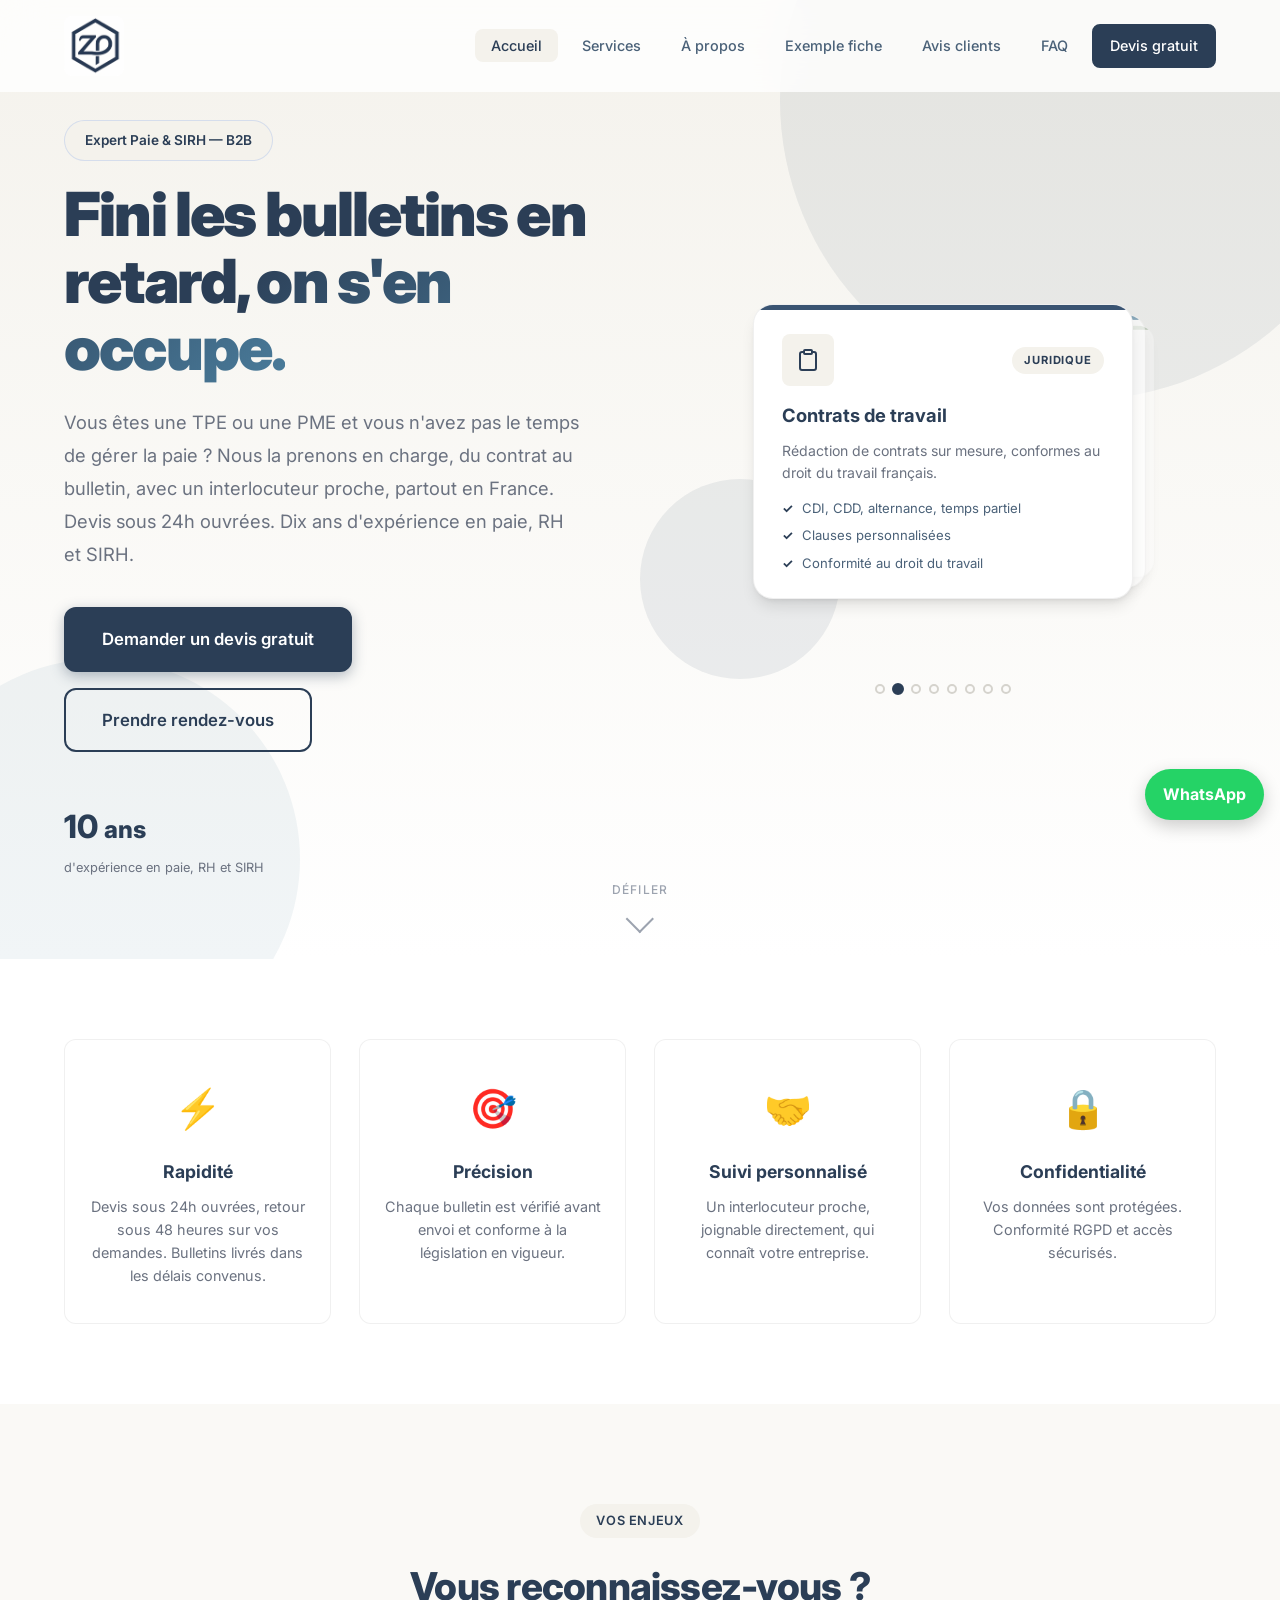
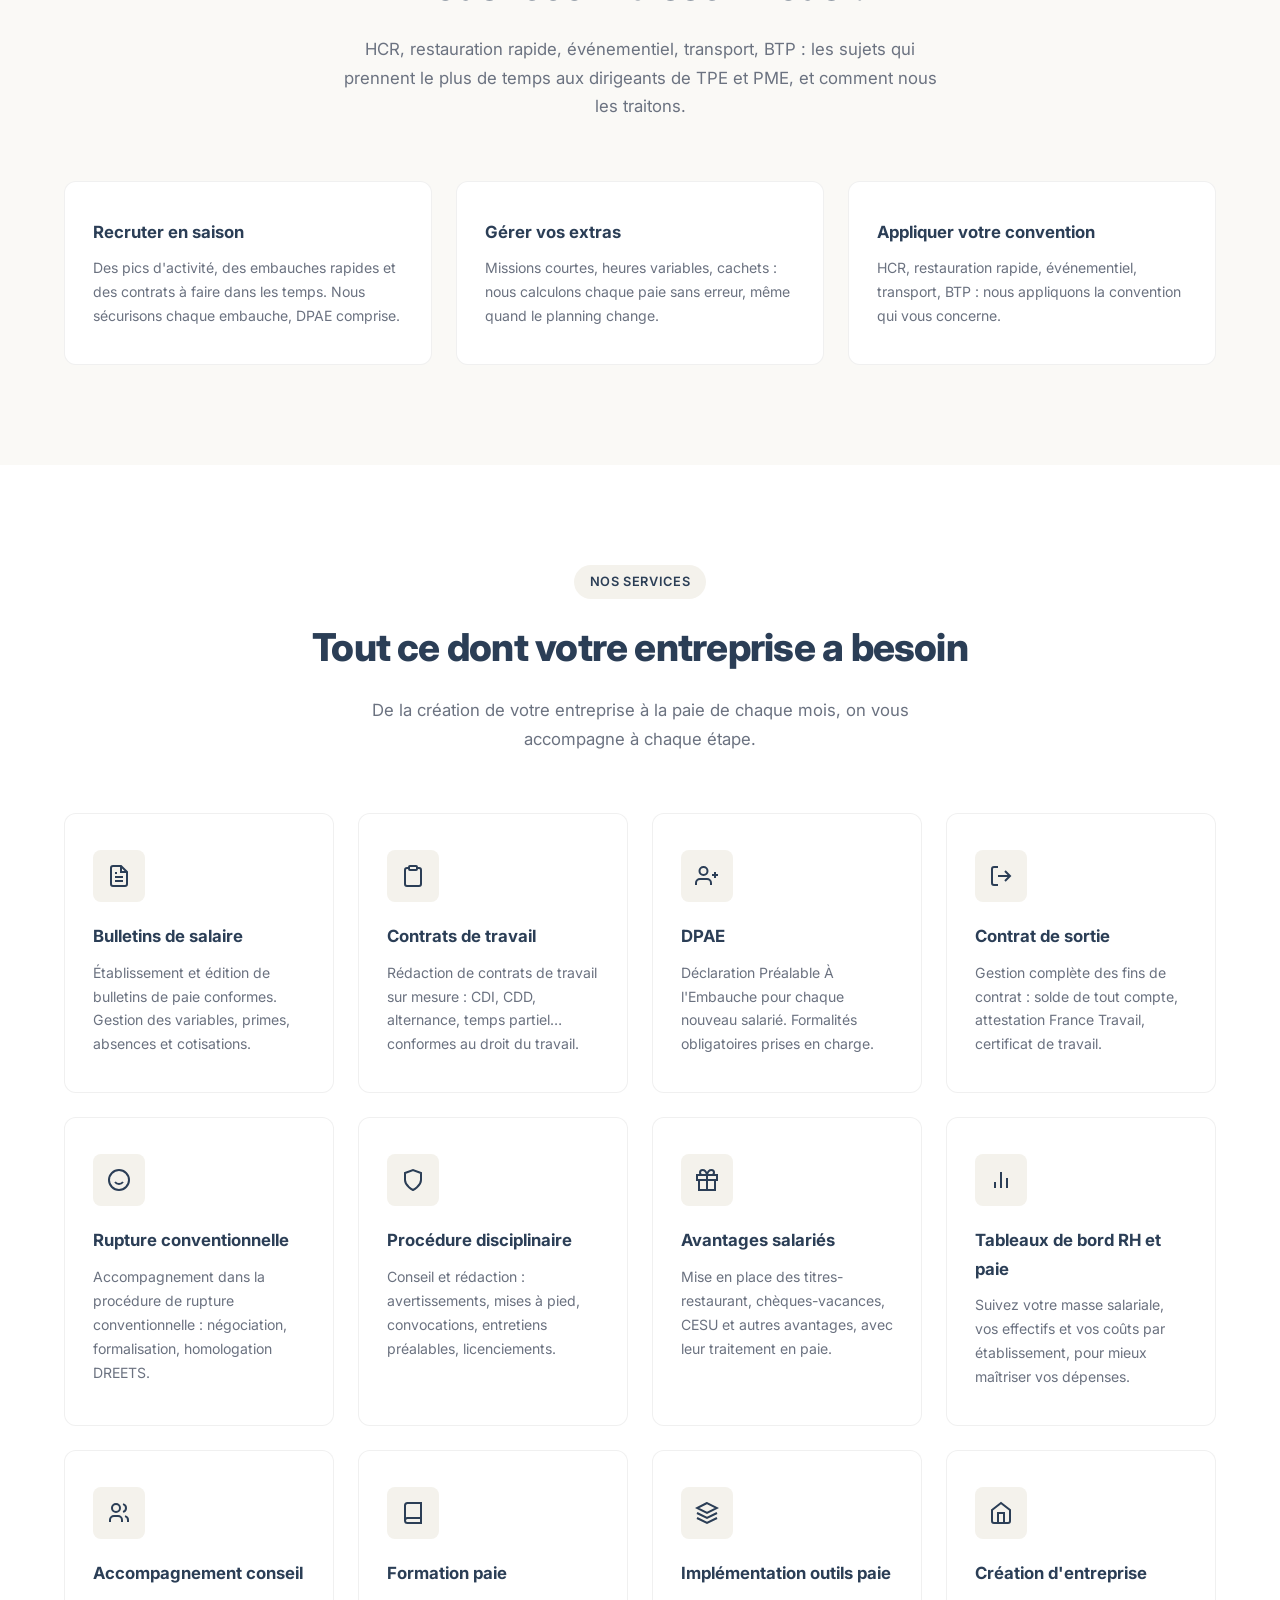
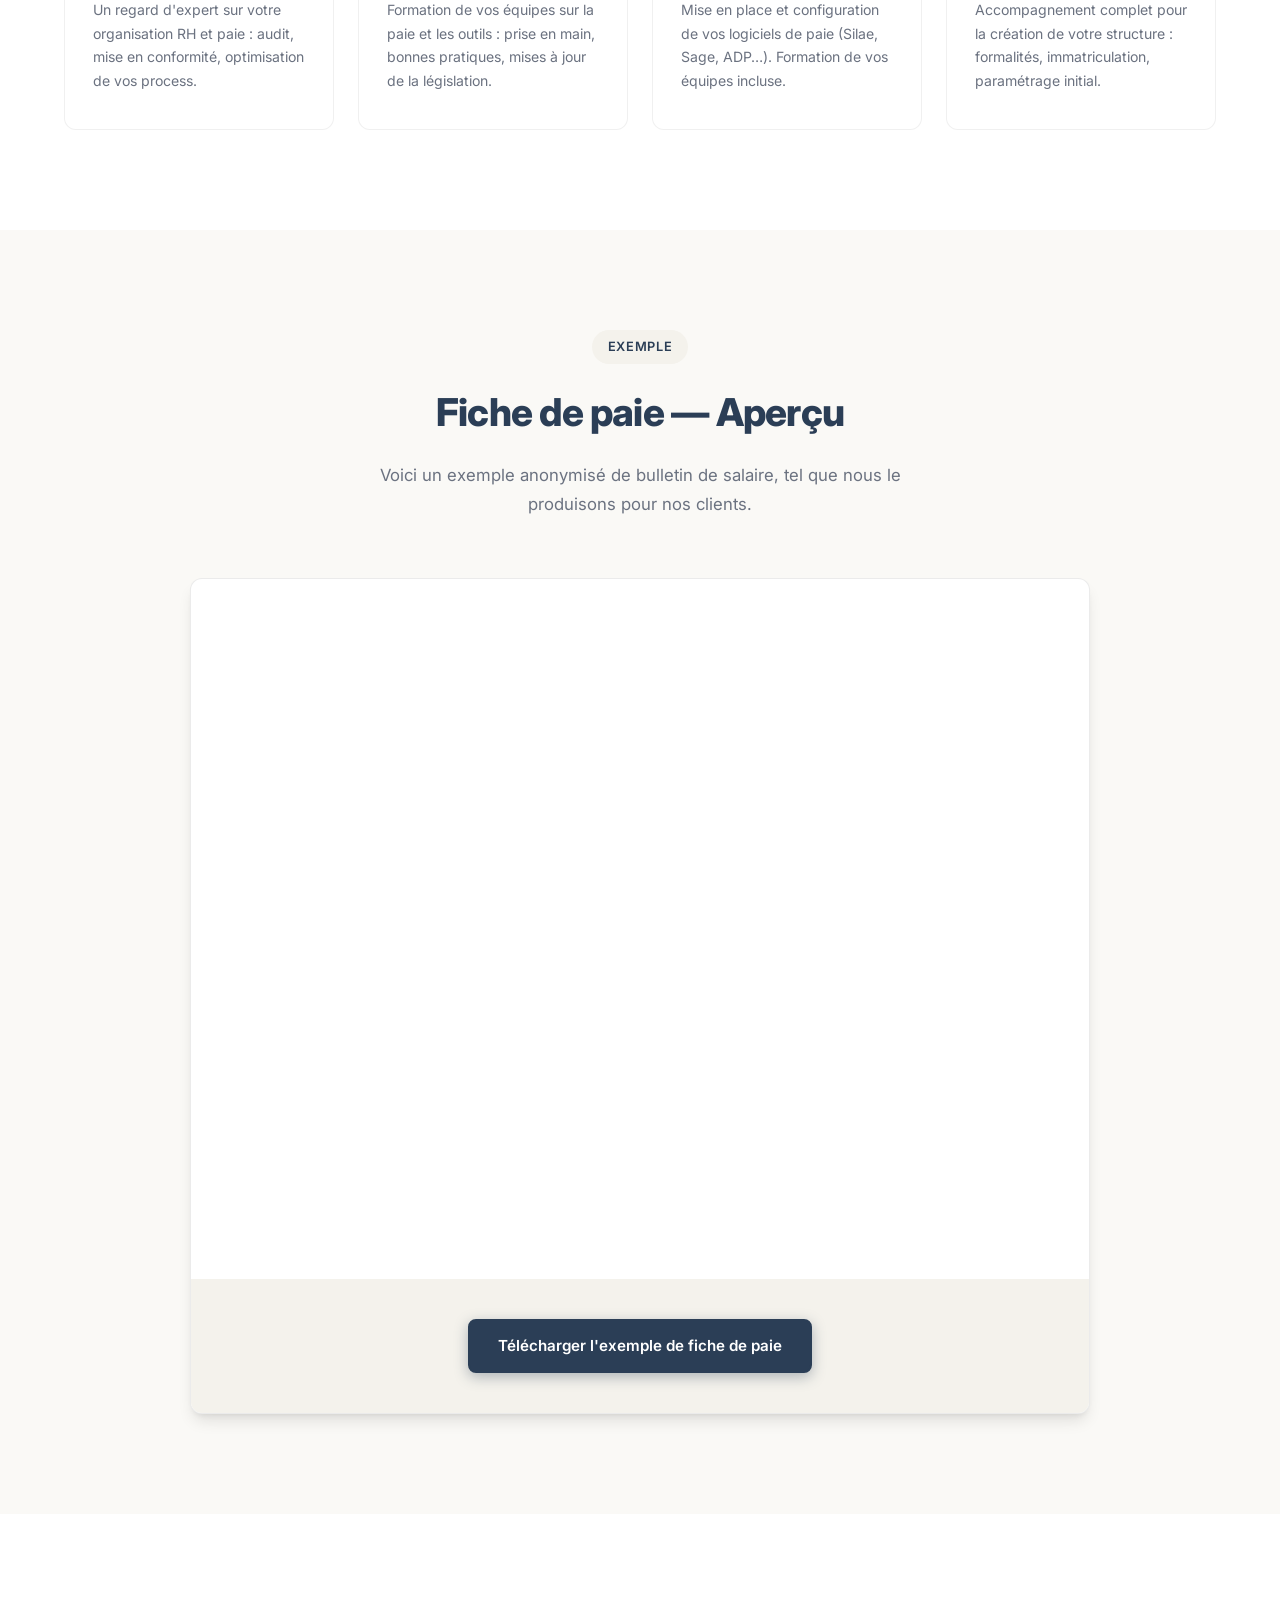
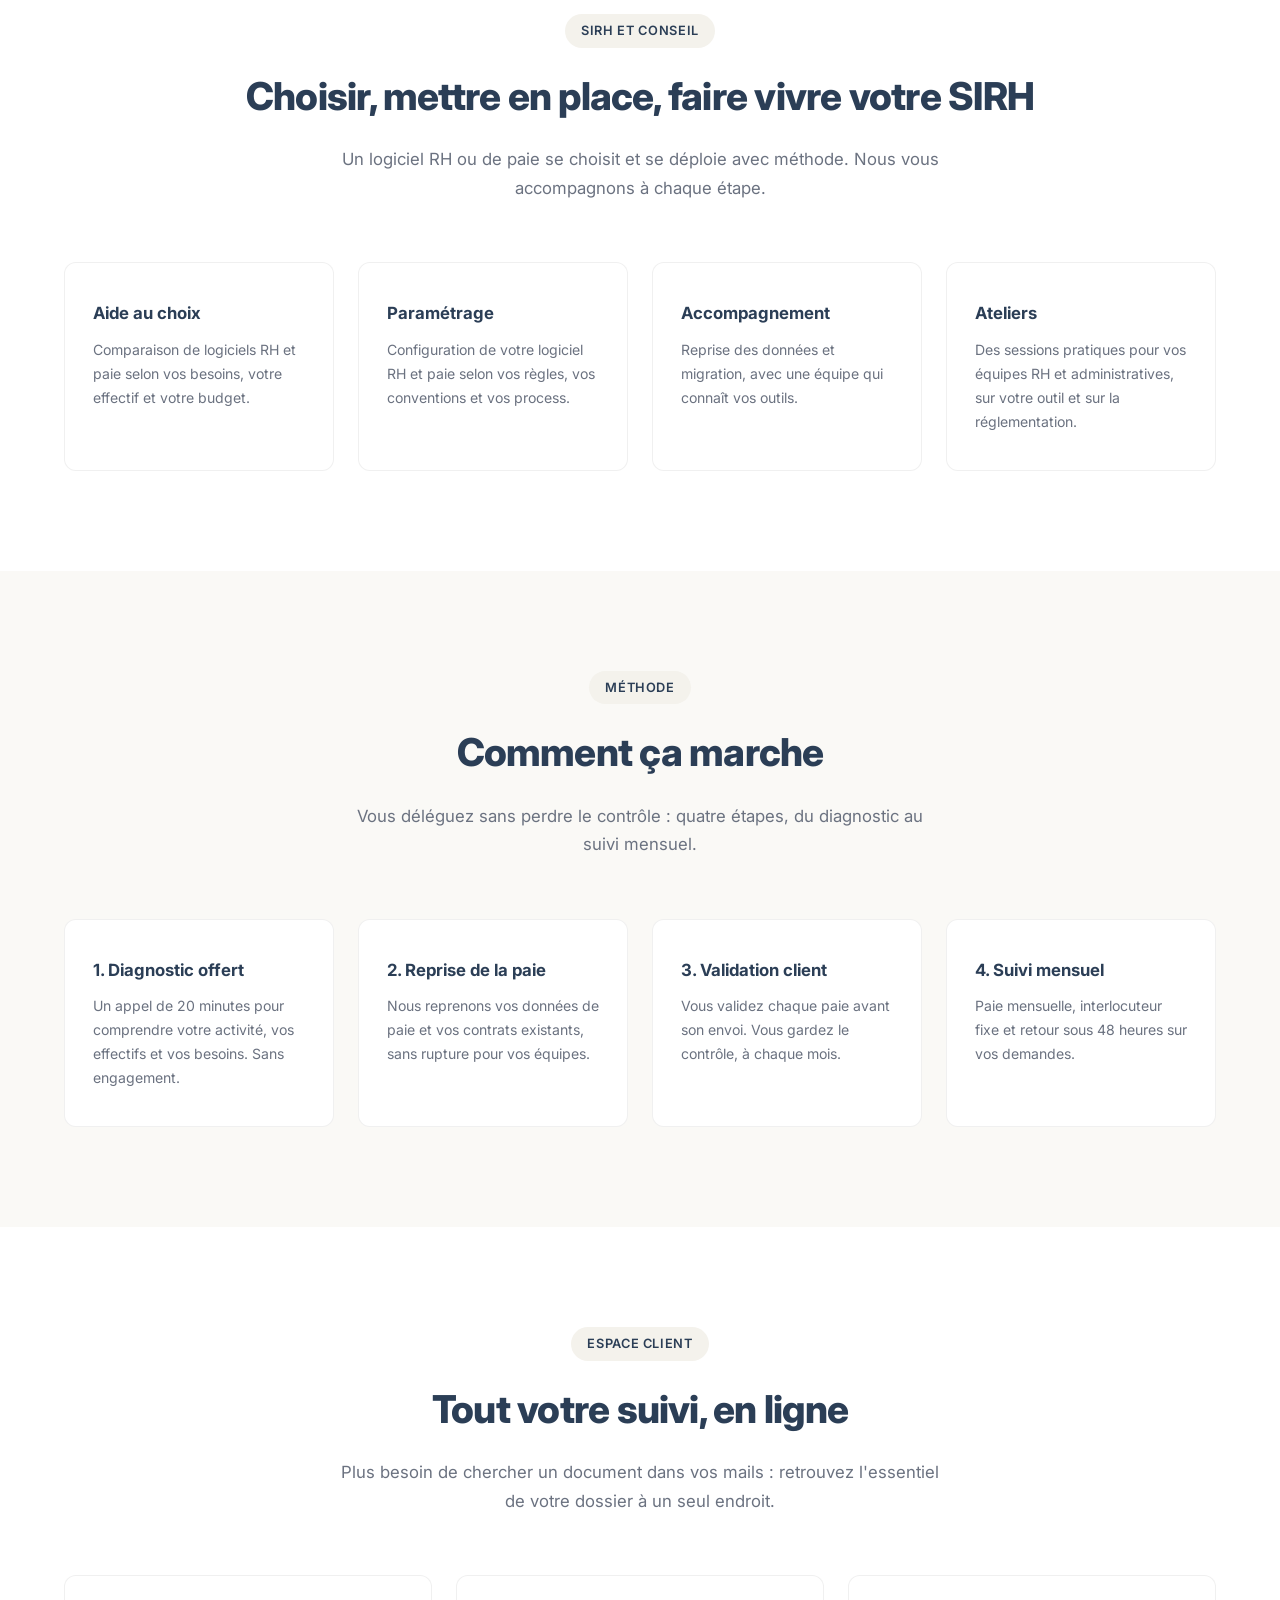
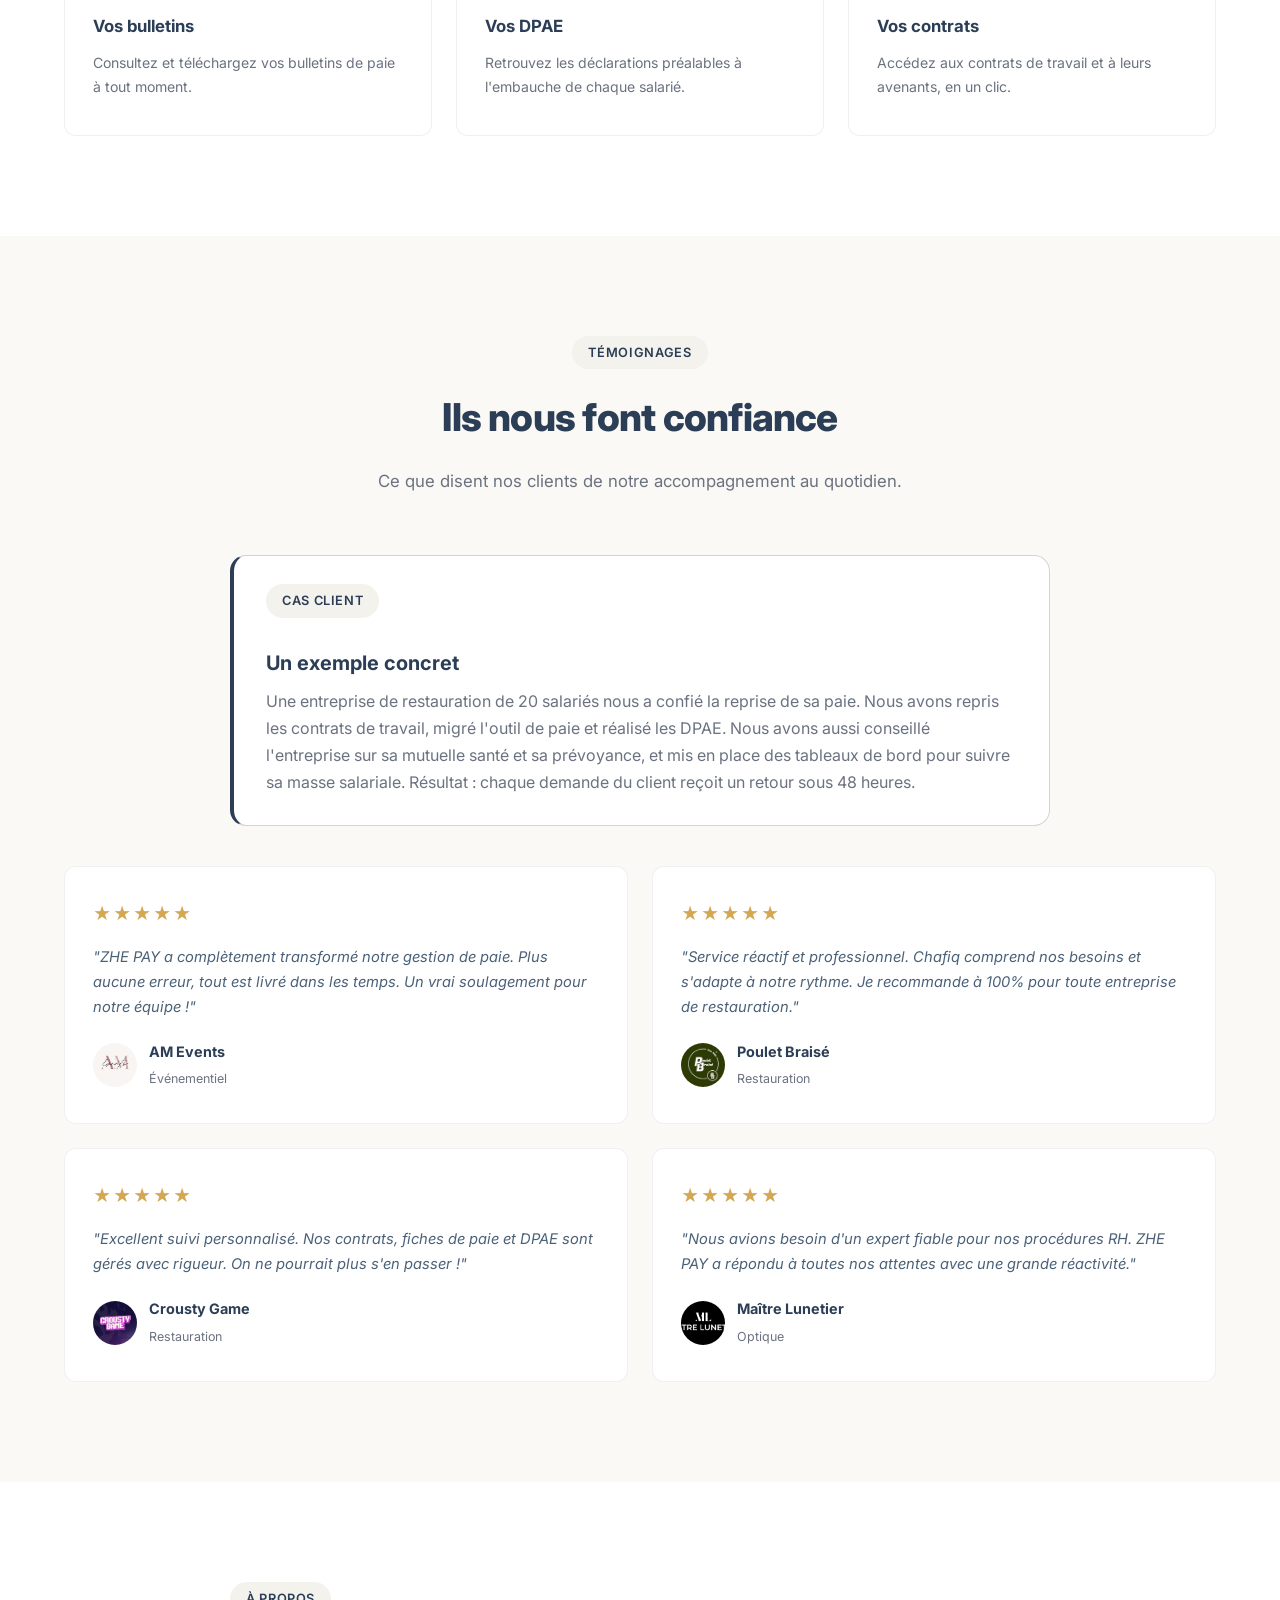
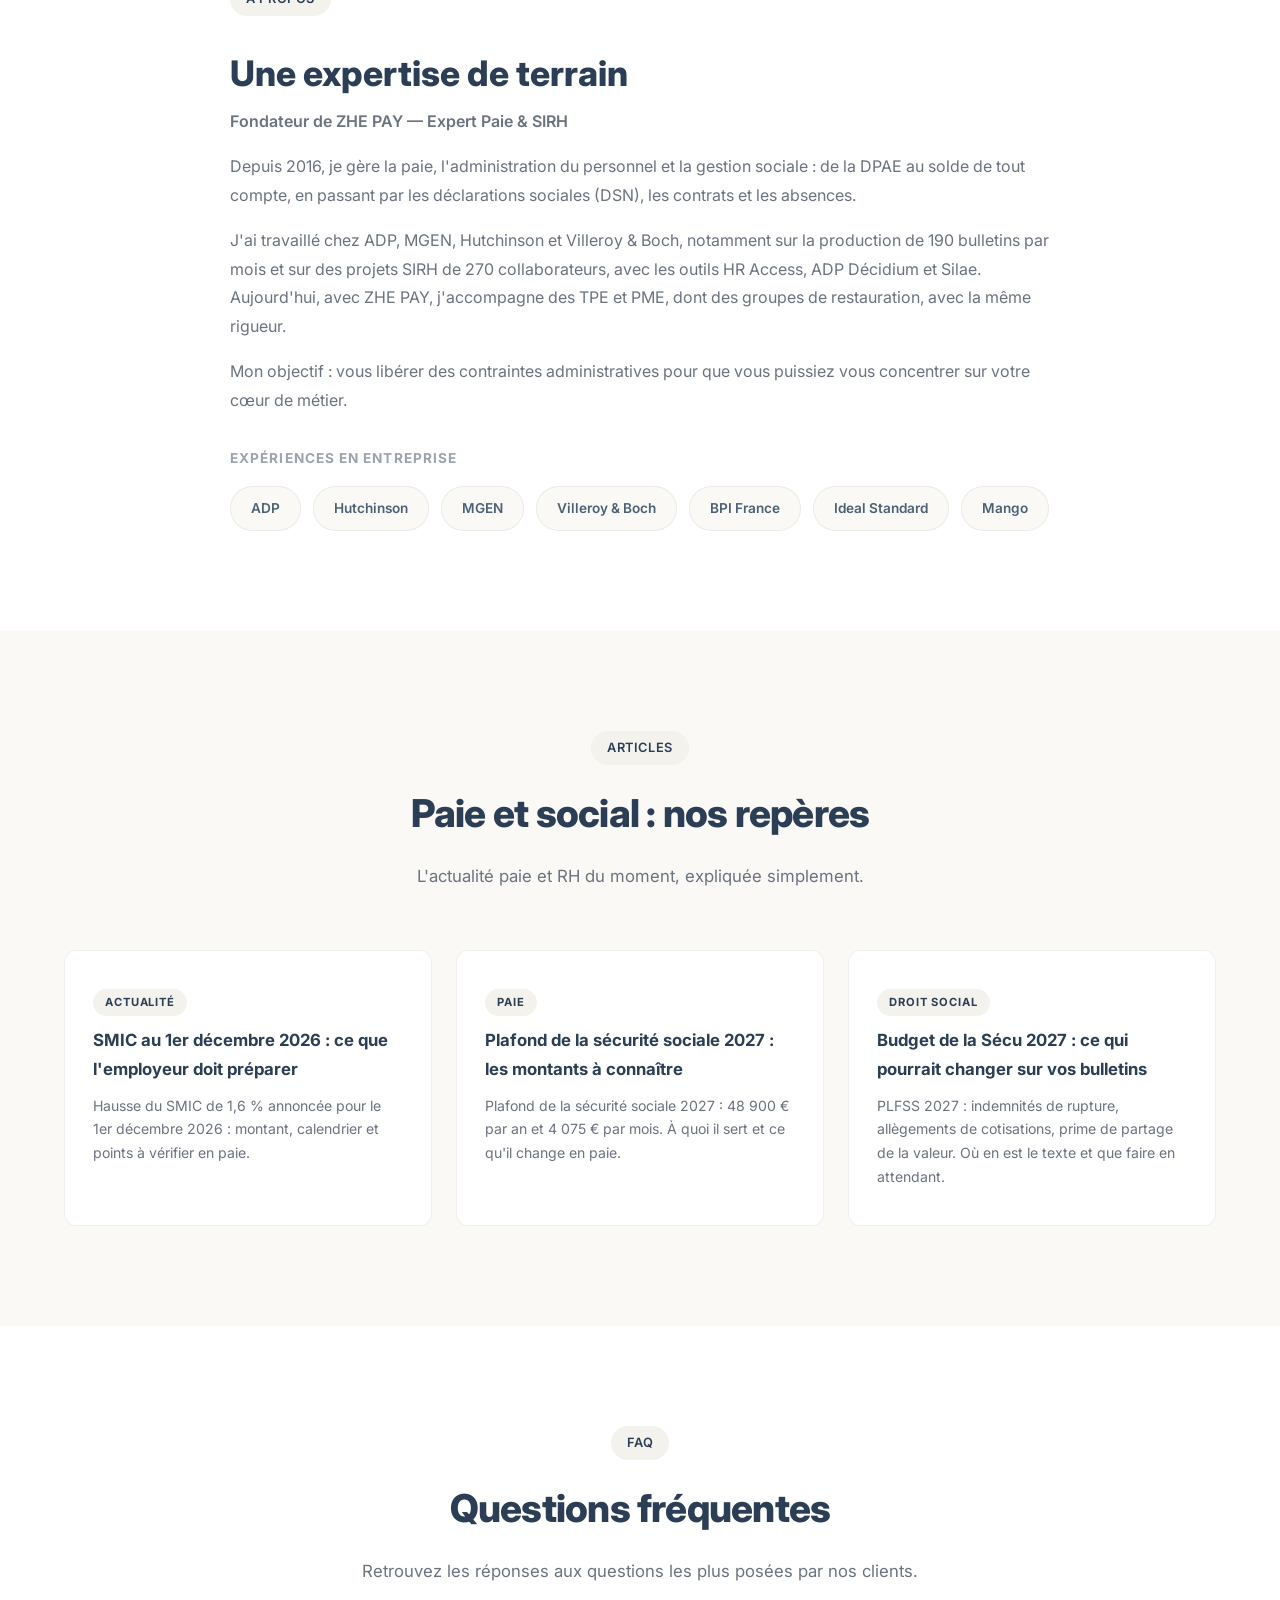
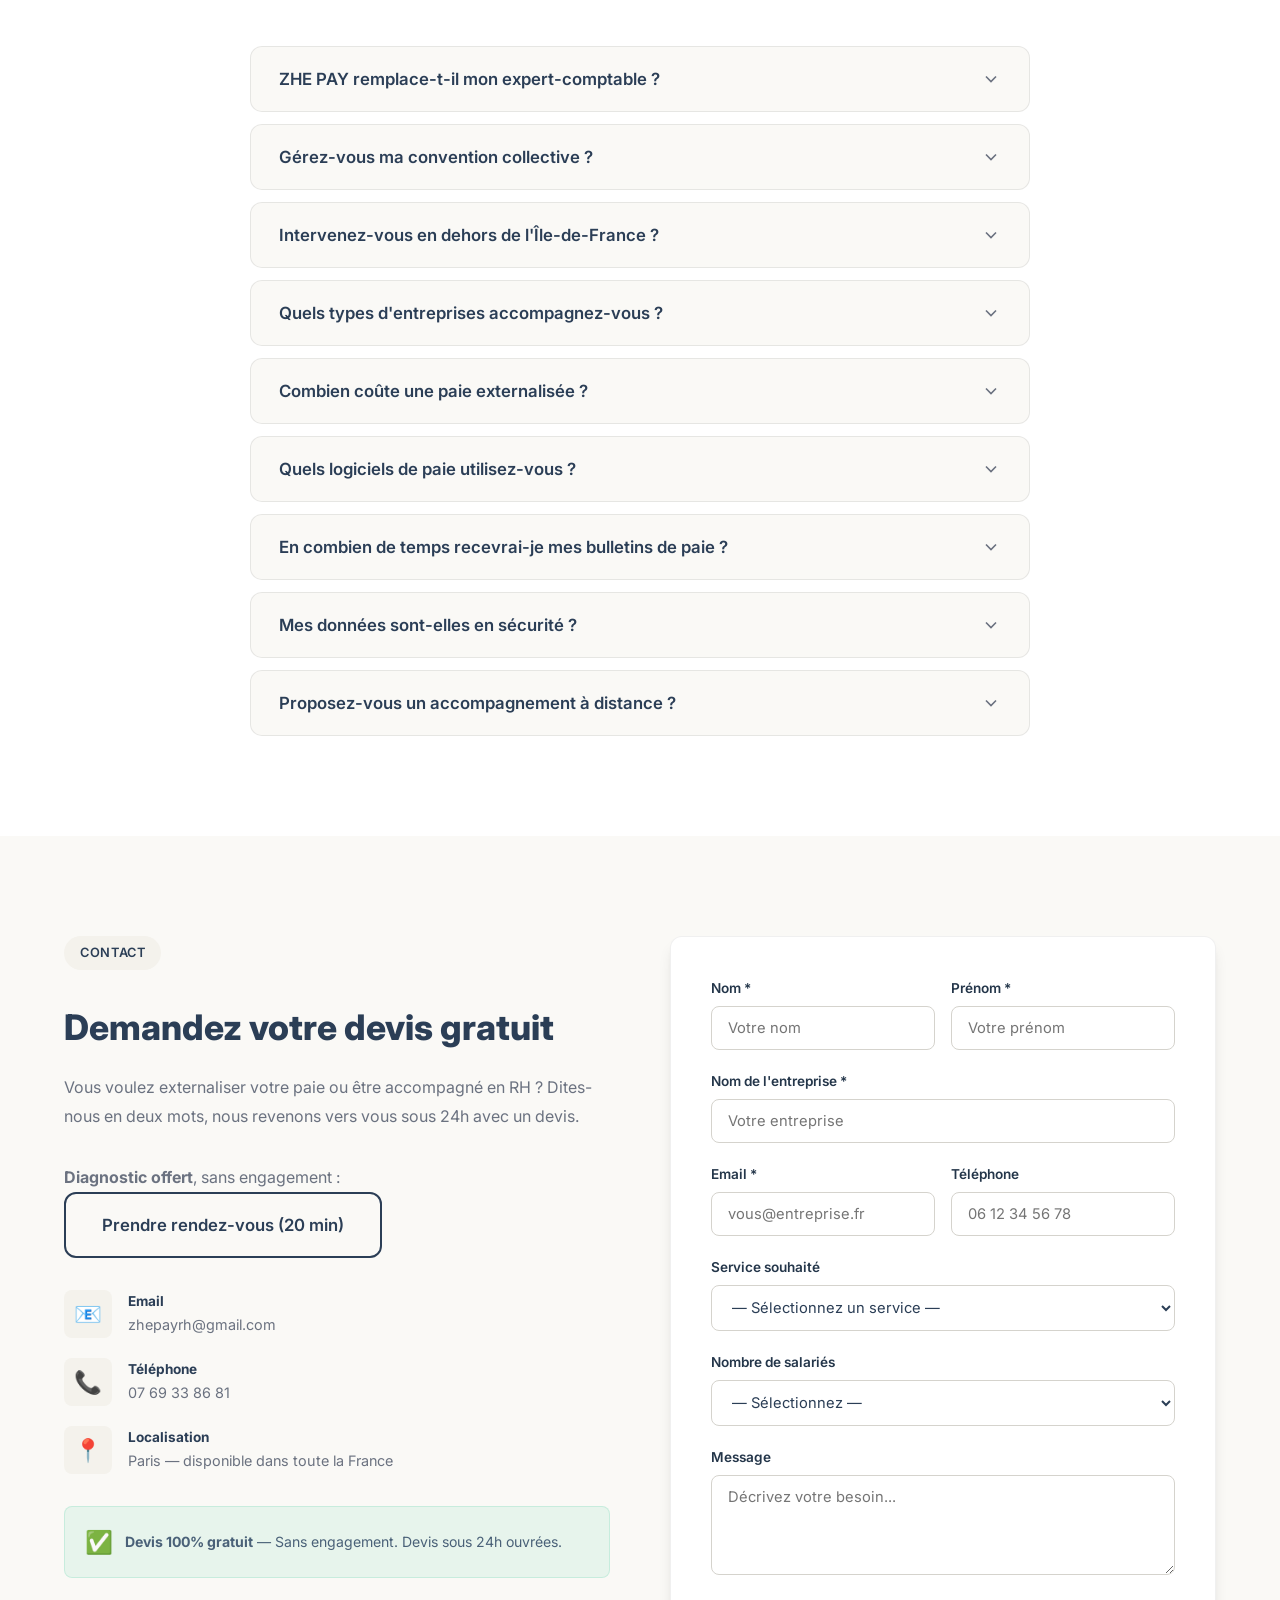
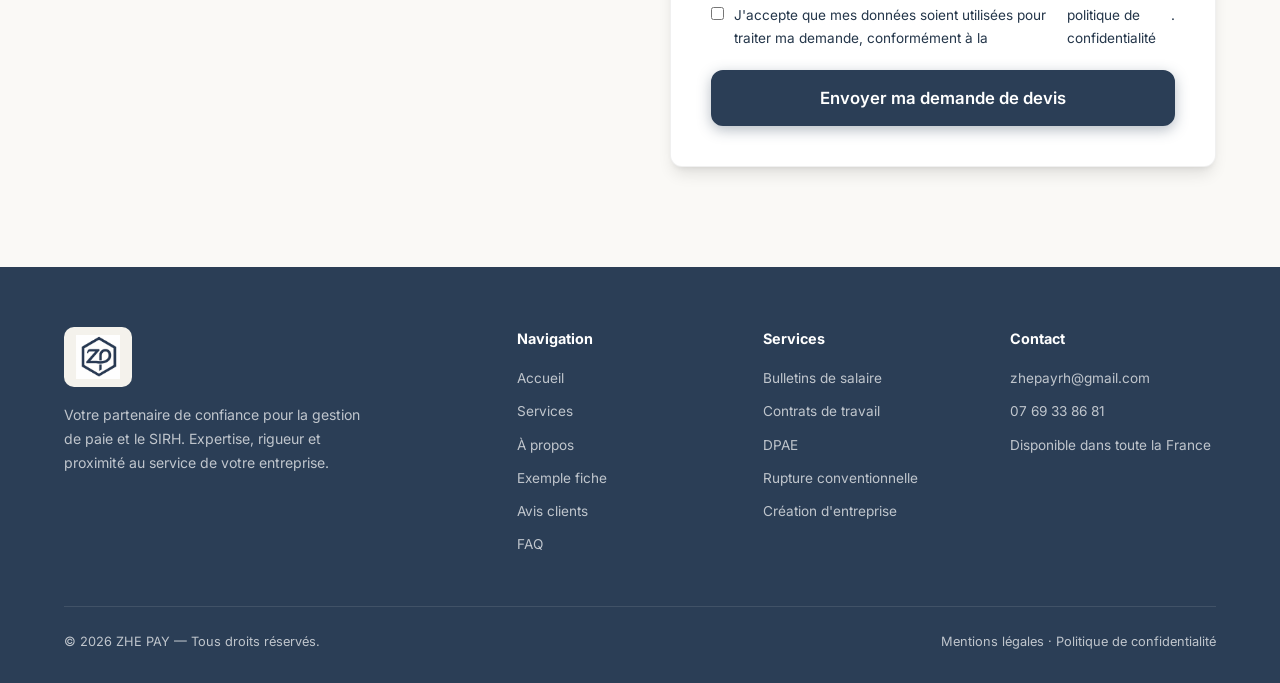
==== commit 34d66c26: "Nom de marque en majuscules : ZHE PAY Co-Authored-By: Claude Haiku 5.5 <noreply@anthropic.com> Claud" ====
--- a/index.html
+++ b/index.html
@@ -5,27 +5,27 @@
     <meta name="viewport" content="width=device-width, initial-scale=1.0">
 
     <!-- SEO Primary -->
-    <title>Zhe Pay — Paie et social pour TPE et PME | Partout en France</title>
-    <meta name="description" content="Zhe Pay gère la paie et le social des TPE et PME : bulletins, contrats, DPAE, conseil RH et SIRH. Restauration, événementiel, transport, BTP. Diagnostic offert, réponse sous 24h.">
-    <meta name="keywords" content="gestion de paie, externalisation paie, SIRH, bulletins de salaire, contrats de travail, DPAE, création entreprise, expert paie Île-de-France, Zhe Pay, ressources humaines, rupture conventionnelle, procédure disciplinaire">
-    <meta name="author" content="Chafiq Zouadi — Zhe Pay">
+    <title>ZHE PAY — Paie et social pour TPE et PME | Partout en France</title>
+    <meta name="description" content="ZHE PAY gère la paie et le social des TPE et PME : bulletins, contrats, DPAE, conseil RH et SIRH. Restauration, événementiel, transport, BTP. Diagnostic offert, réponse sous 24h.">
+    <meta name="keywords" content="gestion de paie, externalisation paie, SIRH, bulletins de salaire, contrats de travail, DPAE, création entreprise, expert paie Île-de-France, ZHE PAY, ressources humaines, rupture conventionnelle, procédure disciplinaire">
+    <meta name="author" content="Chafiq Zouadi — ZHE PAY">
     <meta name="robots" content="index, follow">
-    <link rel="canonical" href="https://zhepay.fr/">
+    <link rel="canonical" href="https://mouadzouadi.github.io/Zhe-Pay/">
 
     <!-- Open Graph / Facebook -->
     <meta property="og:type" content="website">
-    <meta property="og:url" content="https://zhepay.fr/">
-    <meta property="og:title" content="Zhe Pay — Gestion de Paie & SIRH externalisée pour entreprises">
+    <meta property="og:url" content="https://mouadzouadi.github.io/Zhe-Pay/">
+    <meta property="og:title" content="ZHE PAY — Gestion de Paie & SIRH externalisée pour entreprises">
     <meta property="og:description" content="Expert B2B en externalisation de la paie et SIRH, partout en France. Bulletins de salaire, contrats, DPAE et plus. Devis gratuit sous 24h.">
-    <meta property="og:image" content="https://zhepay.fr/img/logo.png">
+    <meta property="og:image" content="https://mouadzouadi.github.io/Zhe-Pay/img/logo.png">
     <meta property="og:locale" content="fr_FR">
-    <meta property="og:site_name" content="Zhe Pay">
+    <meta property="og:site_name" content="ZHE PAY">
 
     <!-- Twitter Card -->
     <meta name="twitter:card" content="summary_large_image">
-    <meta name="twitter:title" content="Zhe Pay — Gestion de Paie & SIRH externalisée pour entreprises">
+    <meta name="twitter:title" content="ZHE PAY — Gestion de Paie & SIRH externalisée pour entreprises">
     <meta name="twitter:description" content="Expert B2B en externalisation de la paie et SIRH, partout en France. Devis gratuit sous 24h.">
-    <meta name="twitter:image" content="https://zhepay.fr/img/logo.png">
+    <meta name="twitter:image" content="https://mouadzouadi.github.io/Zhe-Pay/img/logo.png">
 
     <!-- Favicon -->
     <link rel="icon" type="image/png" href="img/logo.png">
@@ -42,11 +42,11 @@
     {
         "@context": "https://schema.org",
         "@type": "ProfessionalService",
-        "name": "Zhe Pay",
+        "name": "ZHE PAY",
         "description": "Expert B2B en externalisation de la gestion de paie et SIRH, partout en France. Bulletins de salaire, contrats de travail, DPAE, création d'entreprise.",
-        "url": "https://zhepay.fr",
-        "logo": "https://zhepay.fr/img/logo.png",
-        "image": "https://zhepay.fr/img/logo.png",
+        "url": "https://mouadzouadi.github.io/Zhe-Pay/",
+        "logo": "https://mouadzouadi.github.io/Zhe-Pay/img/logo.png",
+        "image": "https://mouadzouadi.github.io/Zhe-Pay/img/logo.png",
         "telephone": "+33769338681",
         "email": "zhepayrh@gmail.com",
         "address": {
@@ -152,7 +152,7 @@
     <nav class="navbar" id="navbar">
         <div class="container nav-container">
             <a href="#" class="logo">
-                <img src="img/logo.png" alt="Zhe Pay" class="logo-img">
+                <img src="img/logo.png" alt="ZHE PAY" class="logo-img">
             </a>
             <button class="nav-toggle" id="navToggle" aria-label="Ouvrir le menu">
                 <span></span><span></span><span></span>
@@ -490,7 +490,7 @@
                 <p class="section-desc">Voici un exemple anonymisé de bulletin de salaire, tel que nous le produisons pour nos clients.</p>
             </div>
             <div class="payslip-pdf-wrapper">
-                <iframe src="img/modele-bulletin-de-salaire.pdf" title="Exemple de fiche de paie — Zhe Pay"></iframe>
+                <iframe src="img/modele-bulletin-de-salaire.pdf" title="Exemple de fiche de paie — ZHE PAY"></iframe>
                 <div class="payslip-pdf-fallback">
                    <a href="img/modele-bulletin-de-salaire.pdf" target="_blank" class="btn btn-primary">Télécharger l'exemple de fiche de paie</a>
                 </div>
@@ -560,9 +560,9 @@
             <div class="testimonials-grid editable" data-surreal="testimonials-grid">
                 <div class="testimonial-card">
                     <div class="testimonial-stars">★★★★★</div>
-                    <p class="testimonial-text">"Zhe Pay a complètement transformé notre gestion de paie. Plus aucune erreur, tout est livré dans les temps. Un vrai soulagement pour notre équipe !"</p>
+                    <p class="testimonial-text">"ZHE PAY a complètement transformé notre gestion de paie. Plus aucune erreur, tout est livré dans les temps. Un vrai soulagement pour notre équipe !"</p>
                     <div class="testimonial-author">
-                        <img src="img/am_events.png" alt="Logo AM Events — client Zhe Pay en événementiel" class="testimonial-avatar-img" loading="lazy">
+                        <img src="img/am_events.png" alt="Logo AM Events — client ZHE PAY en événementiel" class="testimonial-avatar-img" loading="lazy">
                         <div>
                             <strong>AM Events</strong>
                             <span>Événementiel</span>
@@ -573,7 +573,7 @@
                     <div class="testimonial-stars">★★★★★</div>
                     <p class="testimonial-text">"Service réactif et professionnel. Chafiq comprend nos besoins et s'adapte à notre rythme. Je recommande à 100% pour toute entreprise de restauration."</p>
                     <div class="testimonial-author">
-                        <img src="img/poulet_braise.jpg" alt="Logo Poulet Braisé — client Zhe Pay en restauration" class="testimonial-avatar-img" loading="lazy">
+                        <img src="img/poulet_braise.jpg" alt="Logo Poulet Braisé — client ZHE PAY en restauration" class="testimonial-avatar-img" loading="lazy">
                         <div>
                             <strong>Poulet Braisé</strong>
                             <span>Restauration</span>
@@ -584,7 +584,7 @@
                     <div class="testimonial-stars">★★★★★</div>
                     <p class="testimonial-text">"Excellent suivi personnalisé. Nos contrats, fiches de paie et DPAE sont gérés avec rigueur. On ne pourrait plus s'en passer !"</p>
                     <div class="testimonial-author">
-                        <img src="img/crousty_game.jpg" alt="Logo Crousty Game — client Zhe Pay en restauration" class="testimonial-avatar-img" loading="lazy">
+                        <img src="img/crousty_game.jpg" alt="Logo Crousty Game — client ZHE PAY en restauration" class="testimonial-avatar-img" loading="lazy">
                         <div>
                             <strong>Crousty Game</strong>
                             <span>Restauration</span>
@@ -593,9 +593,9 @@
                 </div>
                 <div class="testimonial-card">
                     <div class="testimonial-stars">★★★★★</div>
-                    <p class="testimonial-text">"Nous avions besoin d'un expert fiable pour nos procédures RH. Zhe Pay a répondu à toutes nos attentes avec une grande réactivité."</p>
+                    <p class="testimonial-text">"Nous avions besoin d'un expert fiable pour nos procédures RH. ZHE PAY a répondu à toutes nos attentes avec une grande réactivité."</p>
                     <div class="testimonial-author">
-                        <img src="img/maitre_lunetier.png" alt="Logo Maître Lunetier — client Zhe Pay en optique" class="testimonial-avatar-img" loading="lazy">
+                        <img src="img/maitre_lunetier.png" alt="Logo Maître Lunetier — client ZHE PAY en optique" class="testimonial-avatar-img" loading="lazy">
                         <div>
                             <strong>Maître Lunetier</strong>
                             <span>Optique</span>
@@ -612,9 +612,9 @@
                 <div class="about-content editable" data-surreal="about-content">
                     <span class="section-tag">À propos</span>
                     <h2>Une expertise de terrain</h2>
-                    <p class="about-role">Fondateur de Zhe Pay — Expert Paie & SIRH</p>
+                    <p class="about-role">Fondateur de ZHE PAY — Expert Paie & SIRH</p>
                     <p>Depuis 2016, je gère la paie, l'administration du personnel et la gestion sociale : de la DPAE au solde de tout compte, en passant par les déclarations sociales (DSN), les contrats et les absences.</p>
-                    <p>J'ai travaillé chez ADP, MGEN, Hutchinson et Villeroy &amp; Boch, notamment sur la production de 190 bulletins par mois et sur des projets SIRH de 270 collaborateurs, avec les outils HR Access, ADP Décidium et Silae. Aujourd'hui, avec Zhe Pay, j'accompagne des TPE et PME, dont des groupes de restauration, avec la même rigueur.</p>
+                    <p>J'ai travaillé chez ADP, MGEN, Hutchinson et Villeroy &amp; Boch, notamment sur la production de 190 bulletins par mois et sur des projets SIRH de 270 collaborateurs, avec les outils HR Access, ADP Décidium et Silae. Aujourd'hui, avec ZHE PAY, j'accompagne des TPE et PME, dont des groupes de restauration, avec la même rigueur.</p>
                     <p>Mon objectif : vous libérer des contraintes administratives pour que vous puissiez vous concentrer sur votre cœur de métier.</p>
                     <div class="experience-logos">
                         <h4>Expériences en entreprise</h4>
@@ -658,7 +658,7 @@
             <div class="faq-list editable" data-surreal="faq-list">
                 <div class="faq-item">
                     <button class="faq-question" aria-expanded="false">
-                        <span>Zhe Pay remplace-t-il mon expert-comptable ?</span>
+                        <span>ZHE PAY remplace-t-il mon expert-comptable ?</span>
                         <svg class="faq-chevron" viewBox="0 0 24 24" fill="none" stroke="currentColor" stroke-width="2"><polyline points="6 9 12 15 18 9"/></svg>
                     </button>
                     <div class="faq-answer">
@@ -864,7 +864,7 @@
             <div class="footer-grid">
                 <div class="footer-brand editable" data-surreal="footer-brand">
                     <a href="#" class="logo">
-                        <img src="img/logo.png" alt="Zhe Pay" class="logo-img">
+                        <img src="img/logo.png" alt="ZHE PAY" class="logo-img">
                     </a>
                     <p>Votre partenaire de confiance pour la gestion de paie et le SIRH. Expertise, rigueur et proximité au service de votre entreprise.</p>
                 </div>
@@ -899,13 +899,13 @@
                 </div>
             </div>
             <div class="footer-bottom">
-                <p>&copy; <span id="currentYear"></span> Zhe Pay — Tous droits réservés.</p>
+                <p>&copy; <span id="currentYear"></span> ZHE PAY — Tous droits réservés.</p>
                 <p><a href="mentions-legales.html">Mentions légales</a> · <a href="politique-confidentialite.html">Politique de confidentialité</a></p>
             </div>
         </div>
     </footer>
 
-    <a href="tel:+33769338681" class="mobile-call" aria-label="Appeler Zhe Pay">Appeler Zhe Pay</a>
+    <a href="tel:+33769338681" class="mobile-call" aria-label="Appeler ZHE PAY">Appeler ZHE PAY</a>
     <!-- WhatsApp : remplacer le numéro par votre ligne professionnelle (format 33XXXXXXXXX, sans +) -->
     <a href="https://wa.me/33769338681" class="whatsapp-float" target="_blank" rel="noopener" aria-label="Écrire sur WhatsApp">WhatsApp</a>
     <script src="script.js"></script>
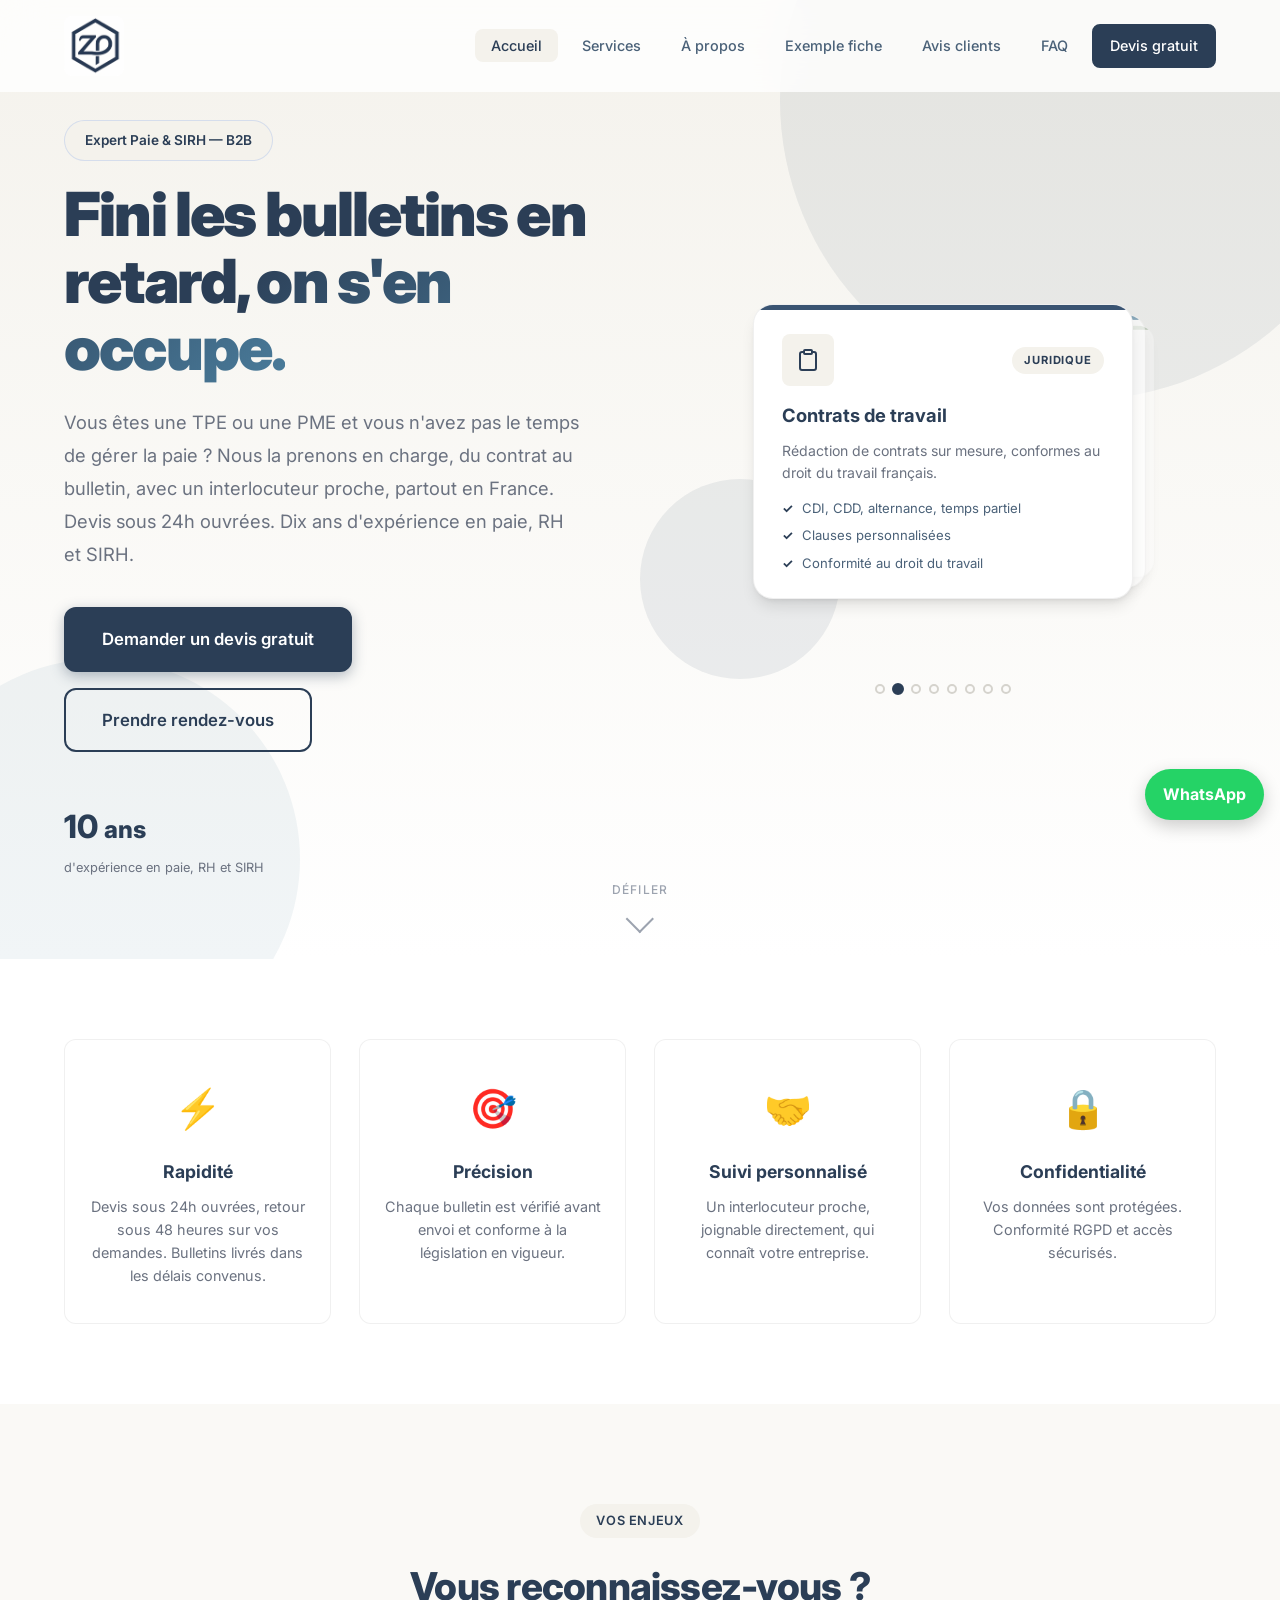
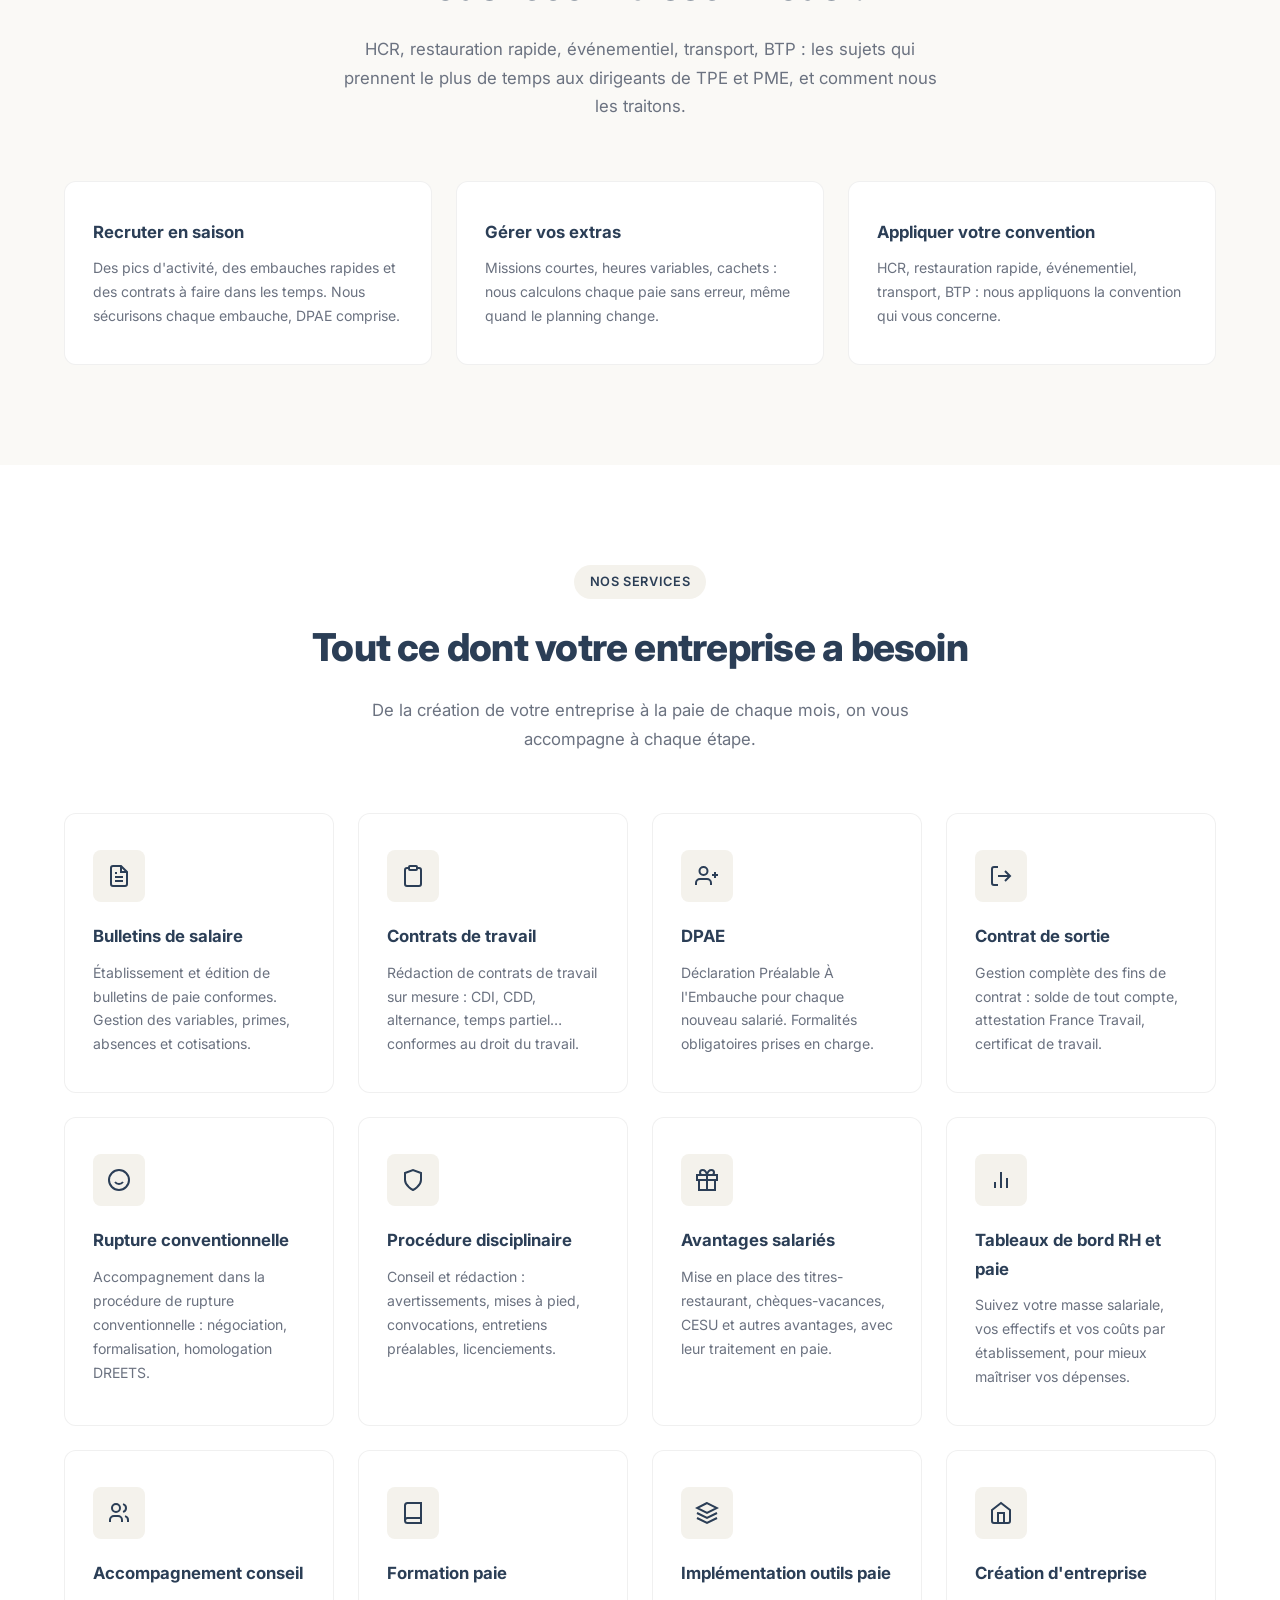
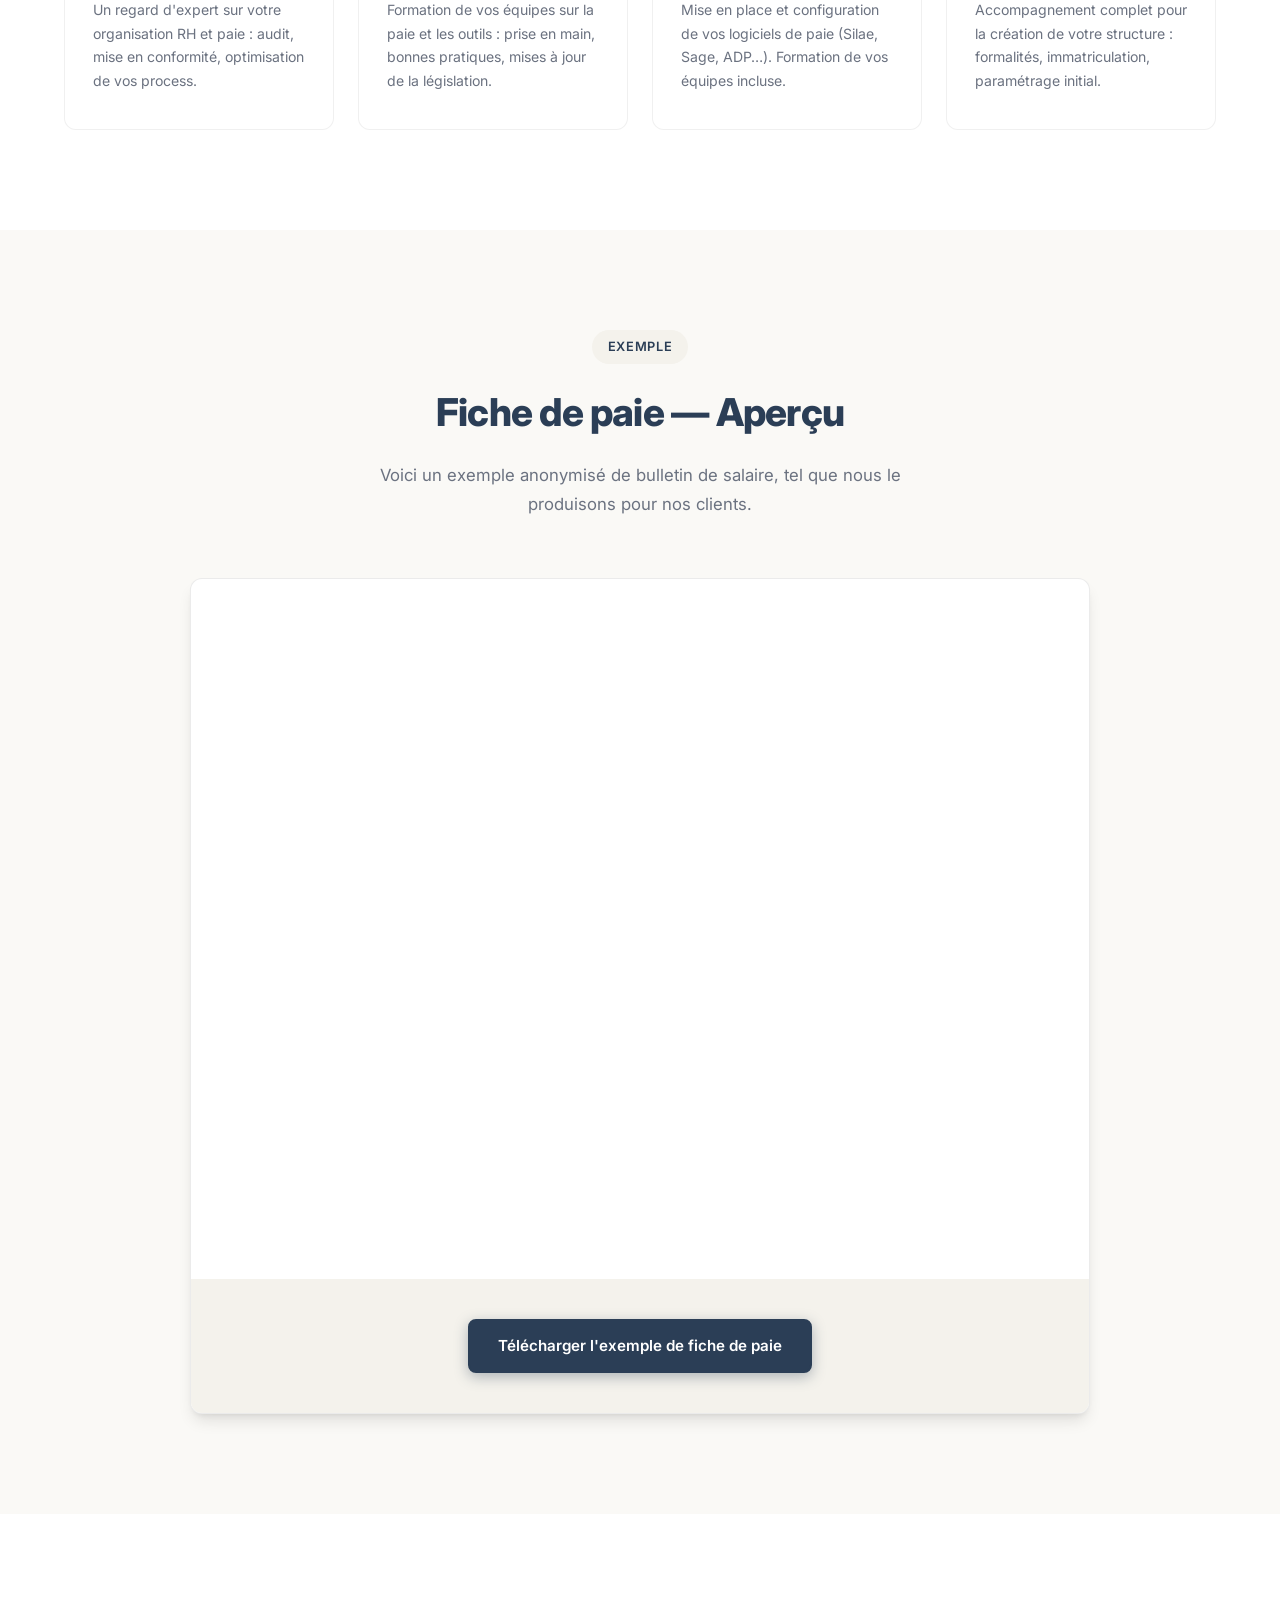
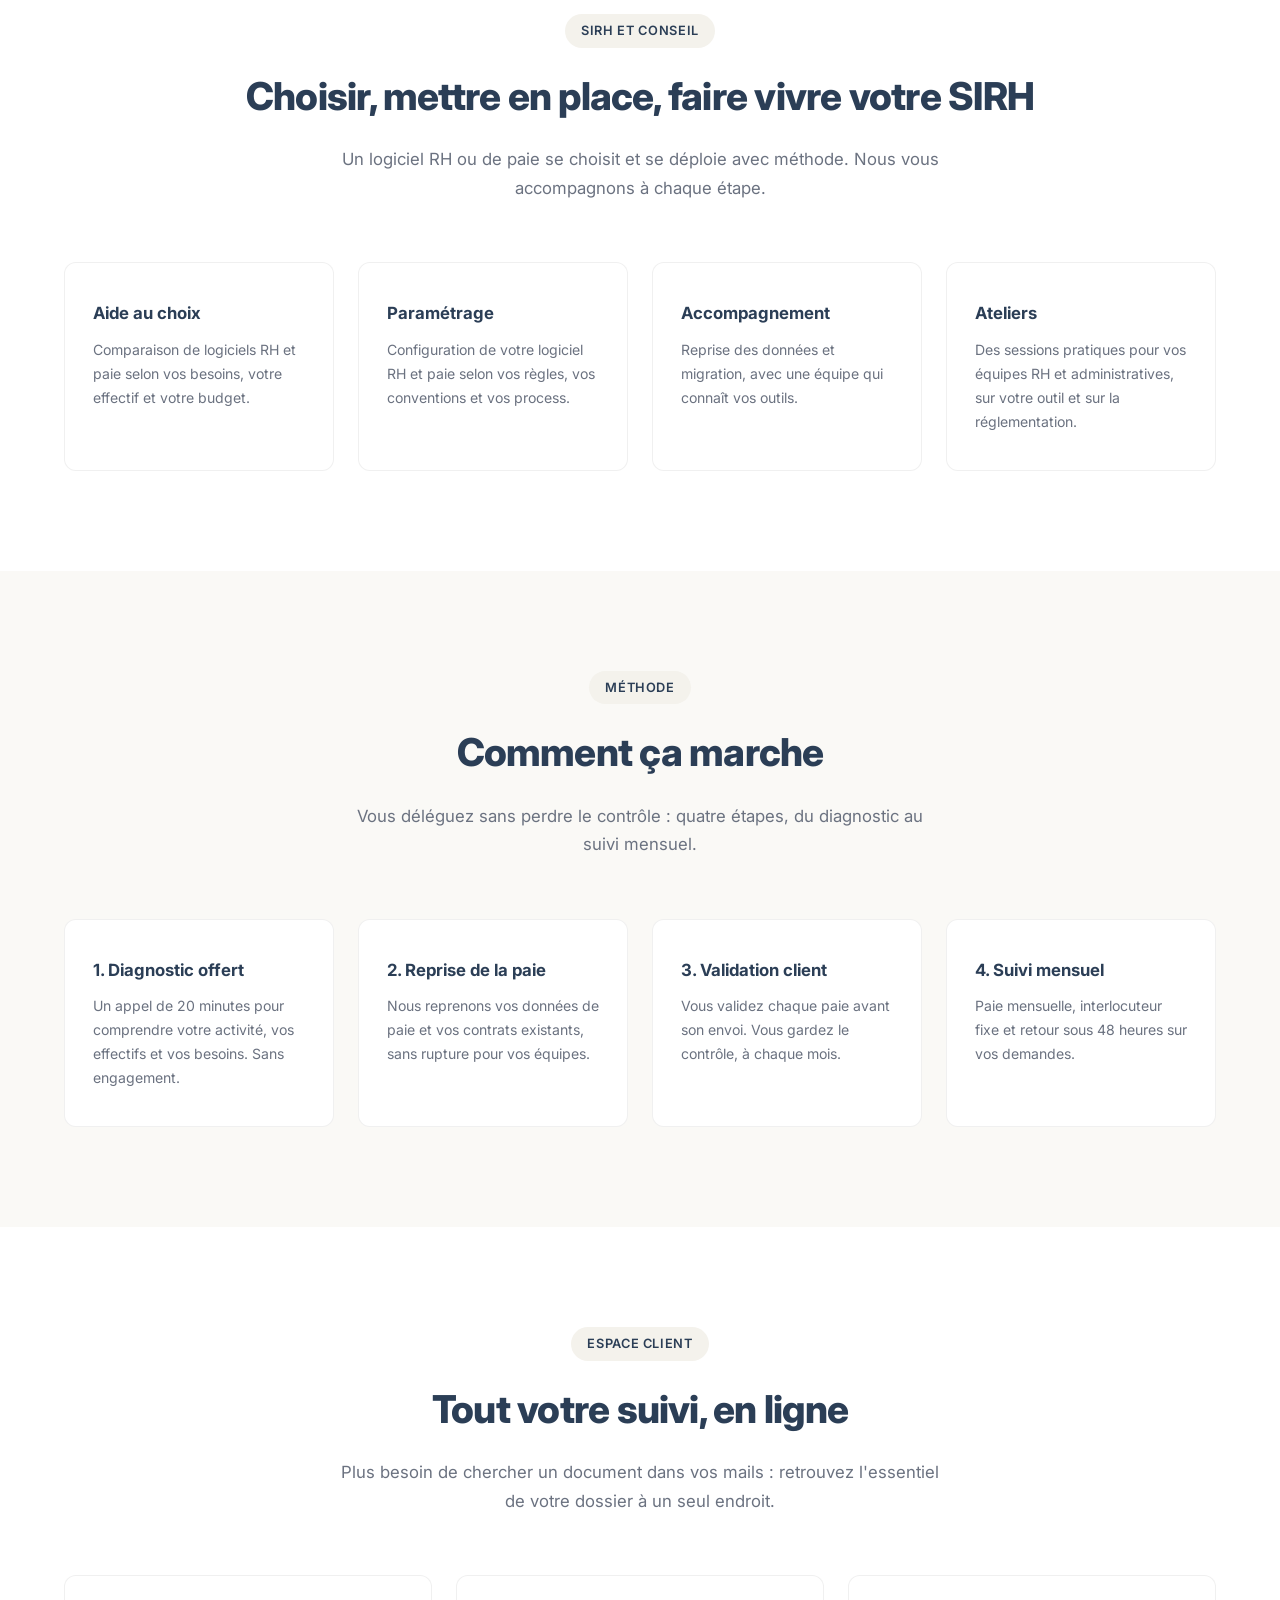
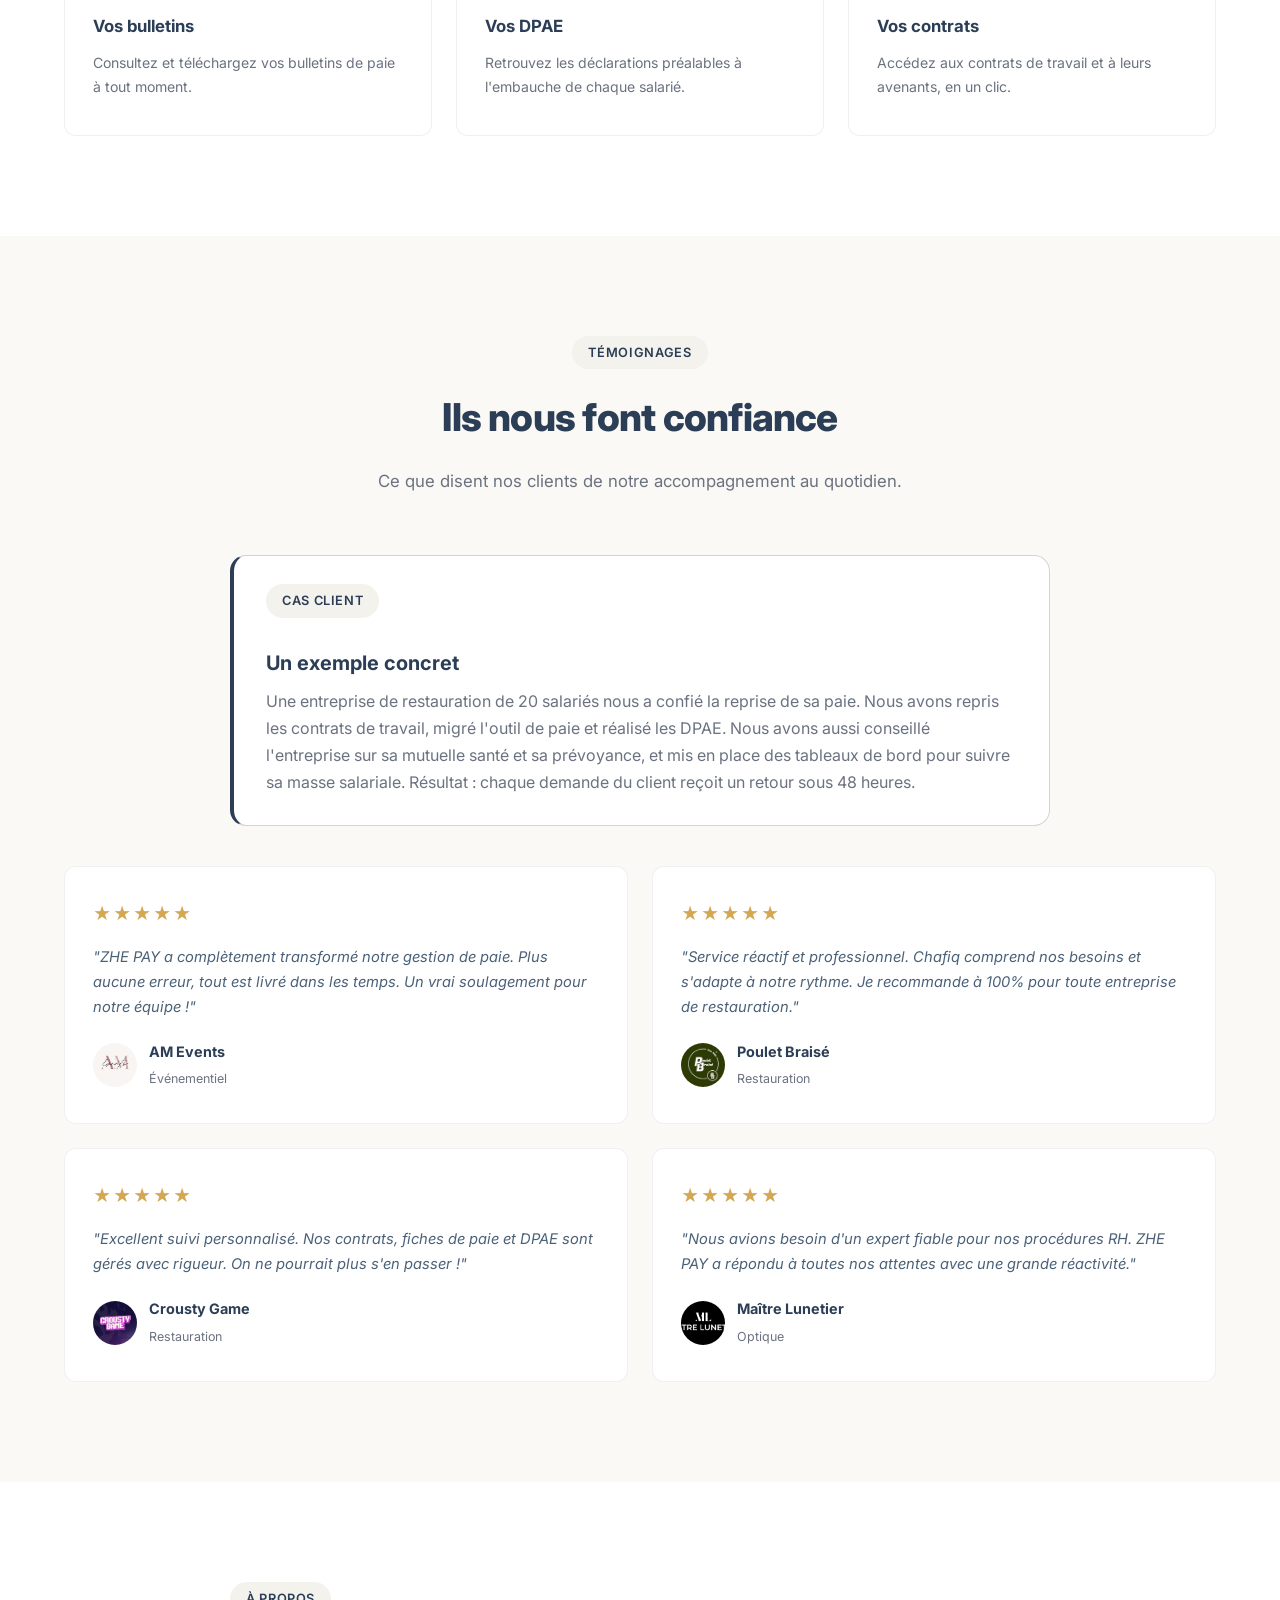
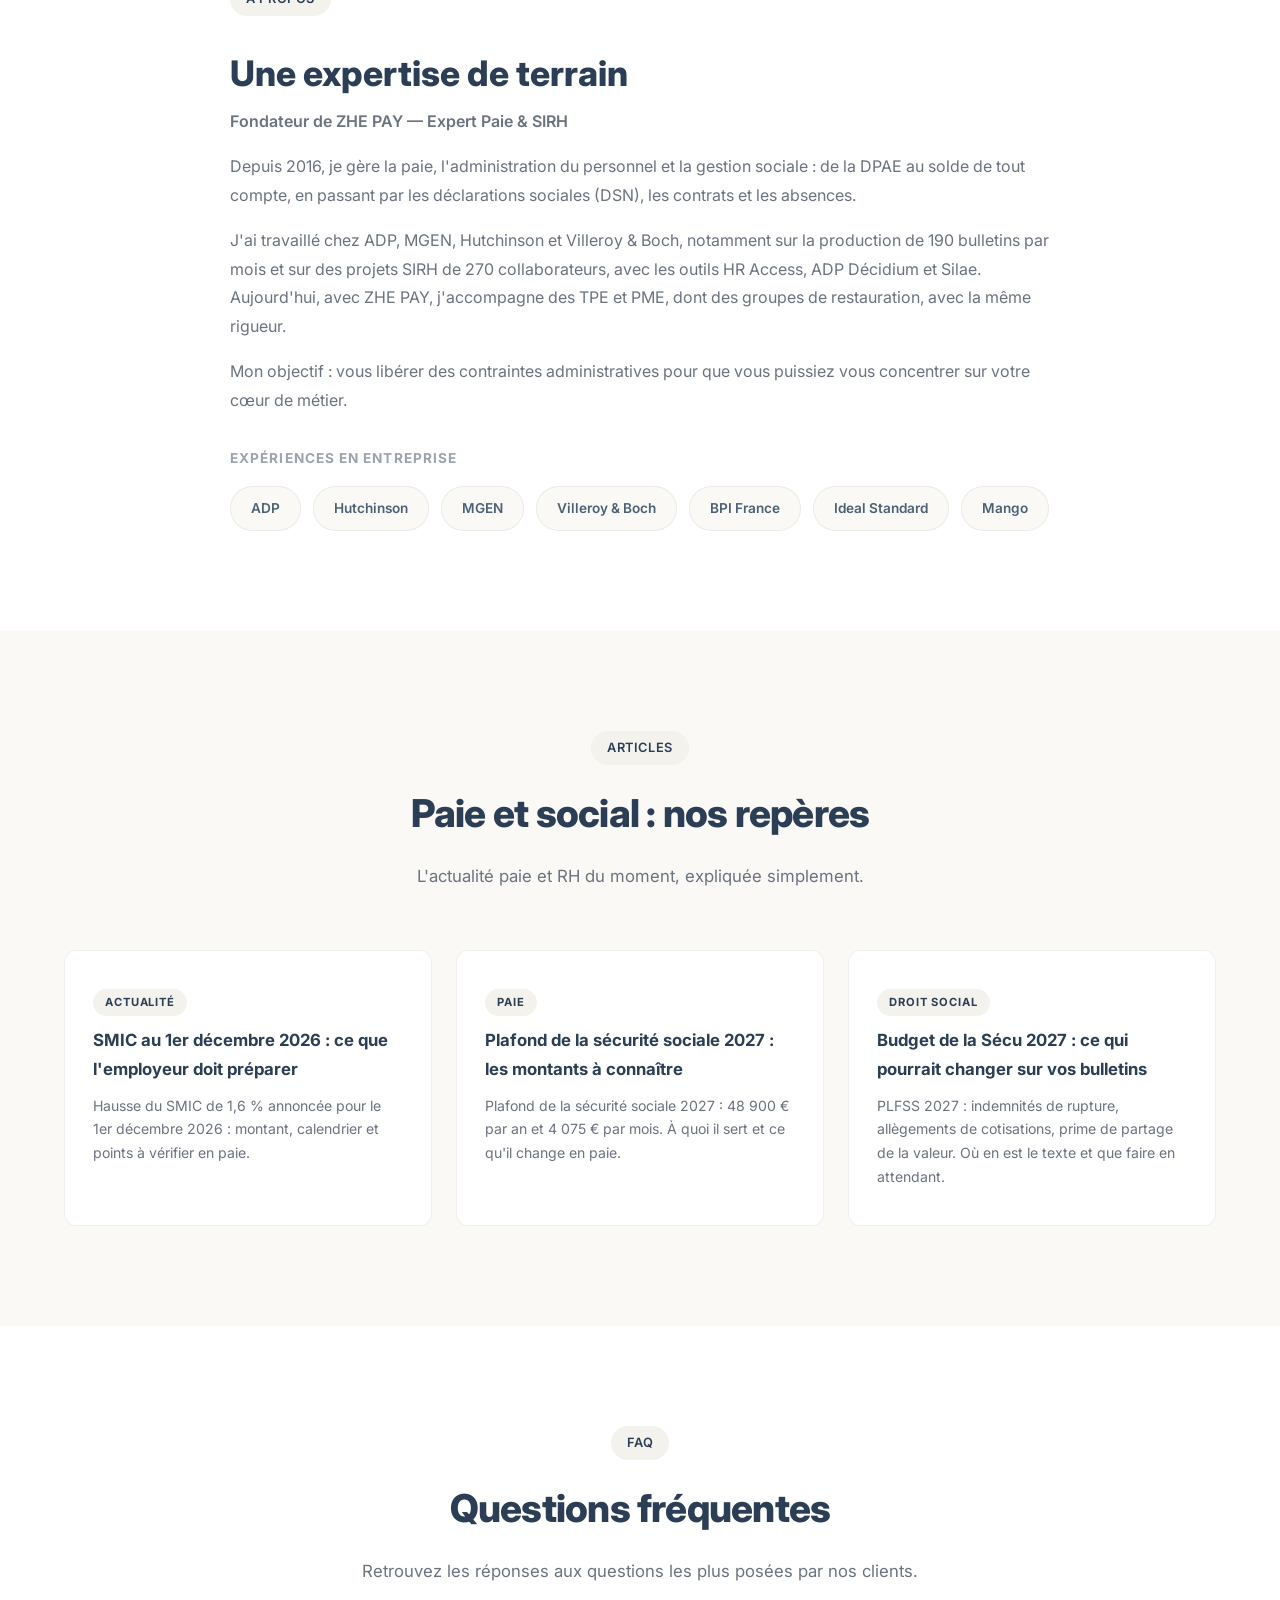
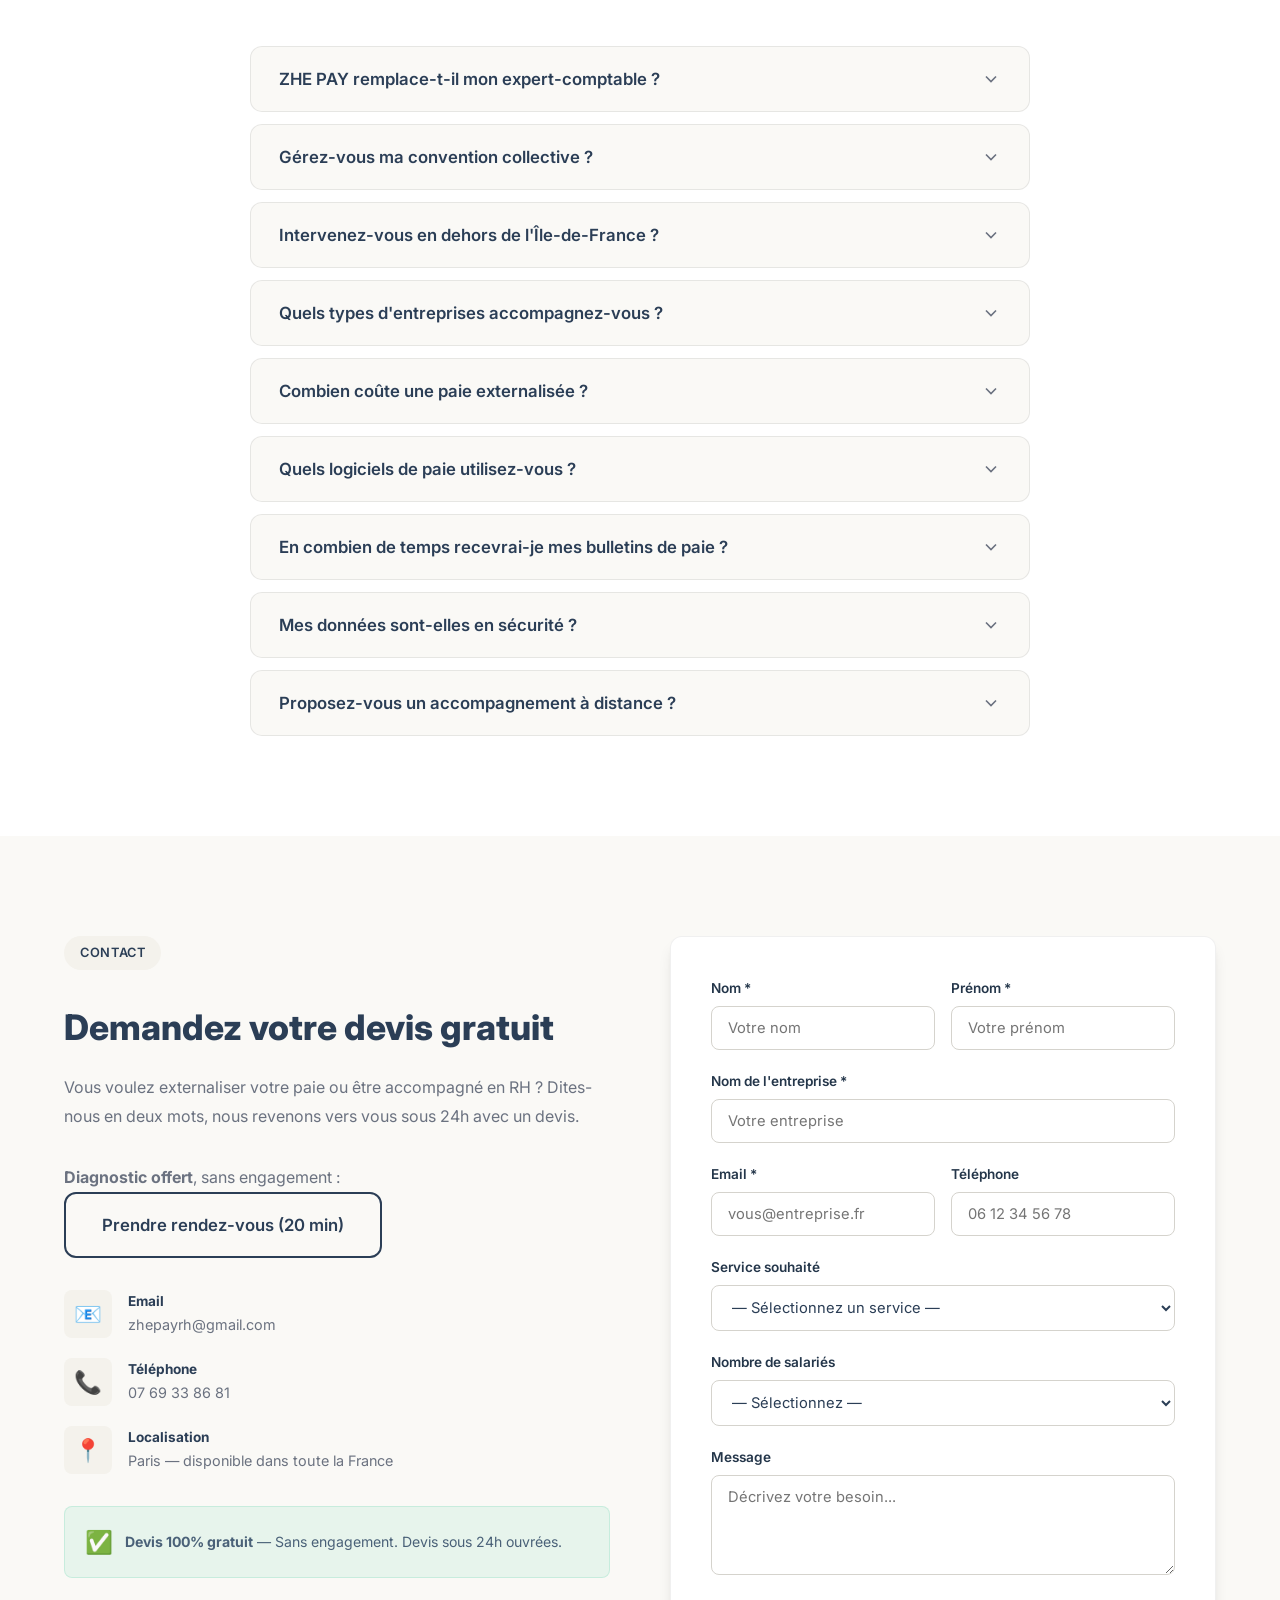
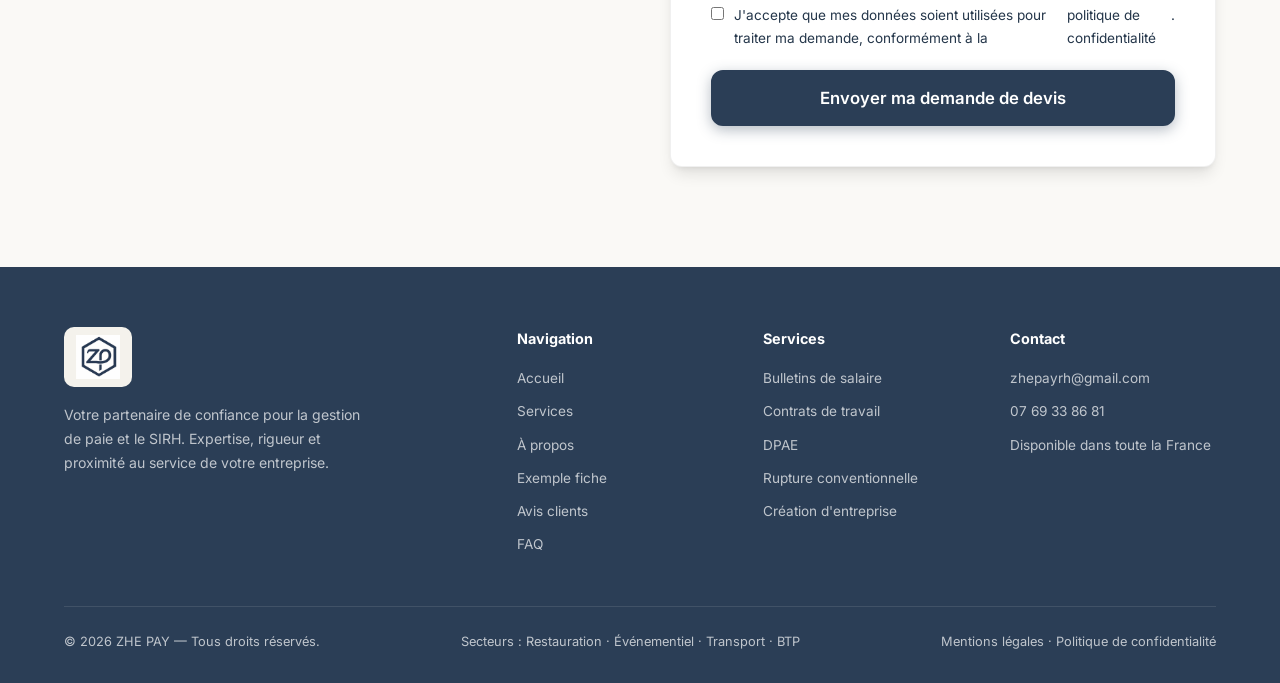
==== commit 50dbae40: "Pages par secteur : restauration, événementiel, transport, BTP - Quatre pages dédiées avec mots-clés" ====
--- a/index.html
+++ b/index.html
@@ -900,6 +900,7 @@
             </div>
             <div class="footer-bottom">
                 <p>&copy; <span id="currentYear"></span> ZHE PAY — Tous droits réservés.</p>
+                <p>Secteurs : <a href="restauration.html">Restauration</a> · <a href="evenementiel.html">Événementiel</a> · <a href="transport.html">Transport</a> · <a href="btp.html">BTP</a></p>
                 <p><a href="mentions-legales.html">Mentions légales</a> · <a href="politique-confidentialite.html">Politique de confidentialité</a></p>
             </div>
         </div>
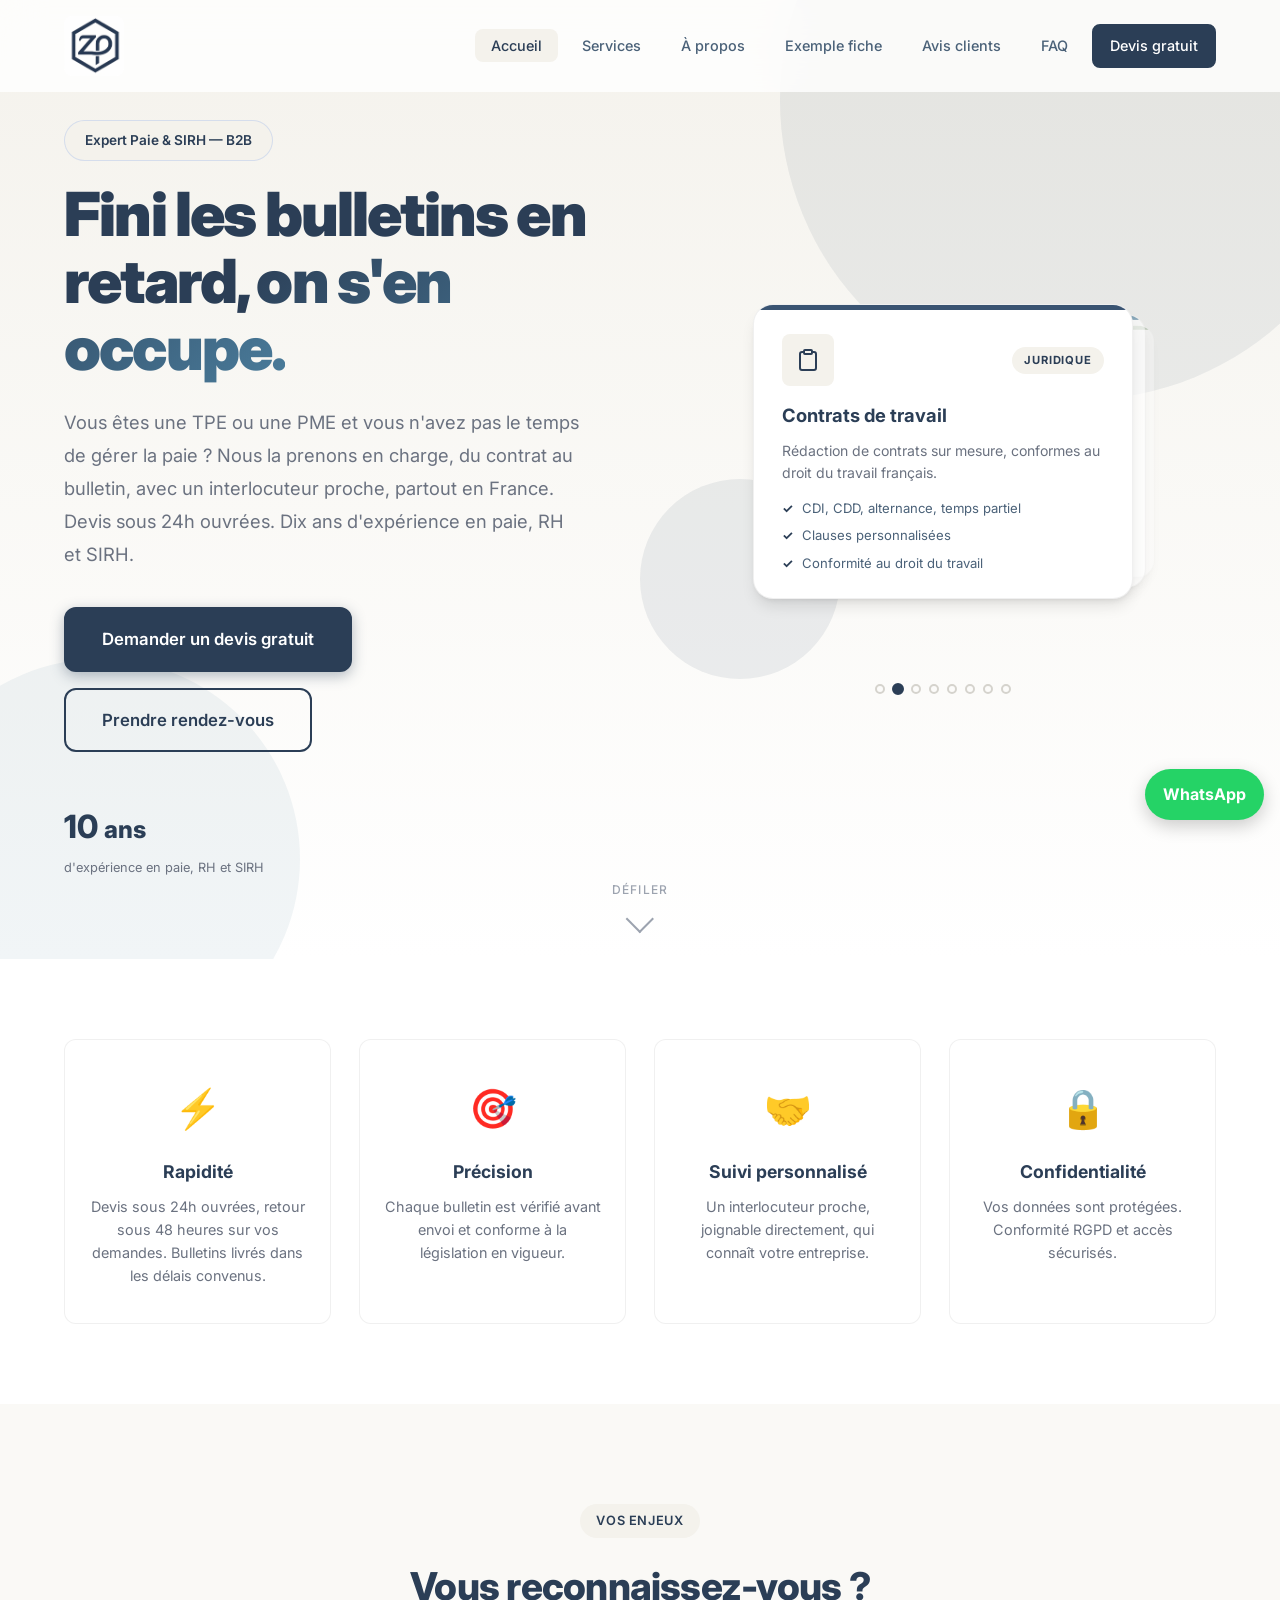
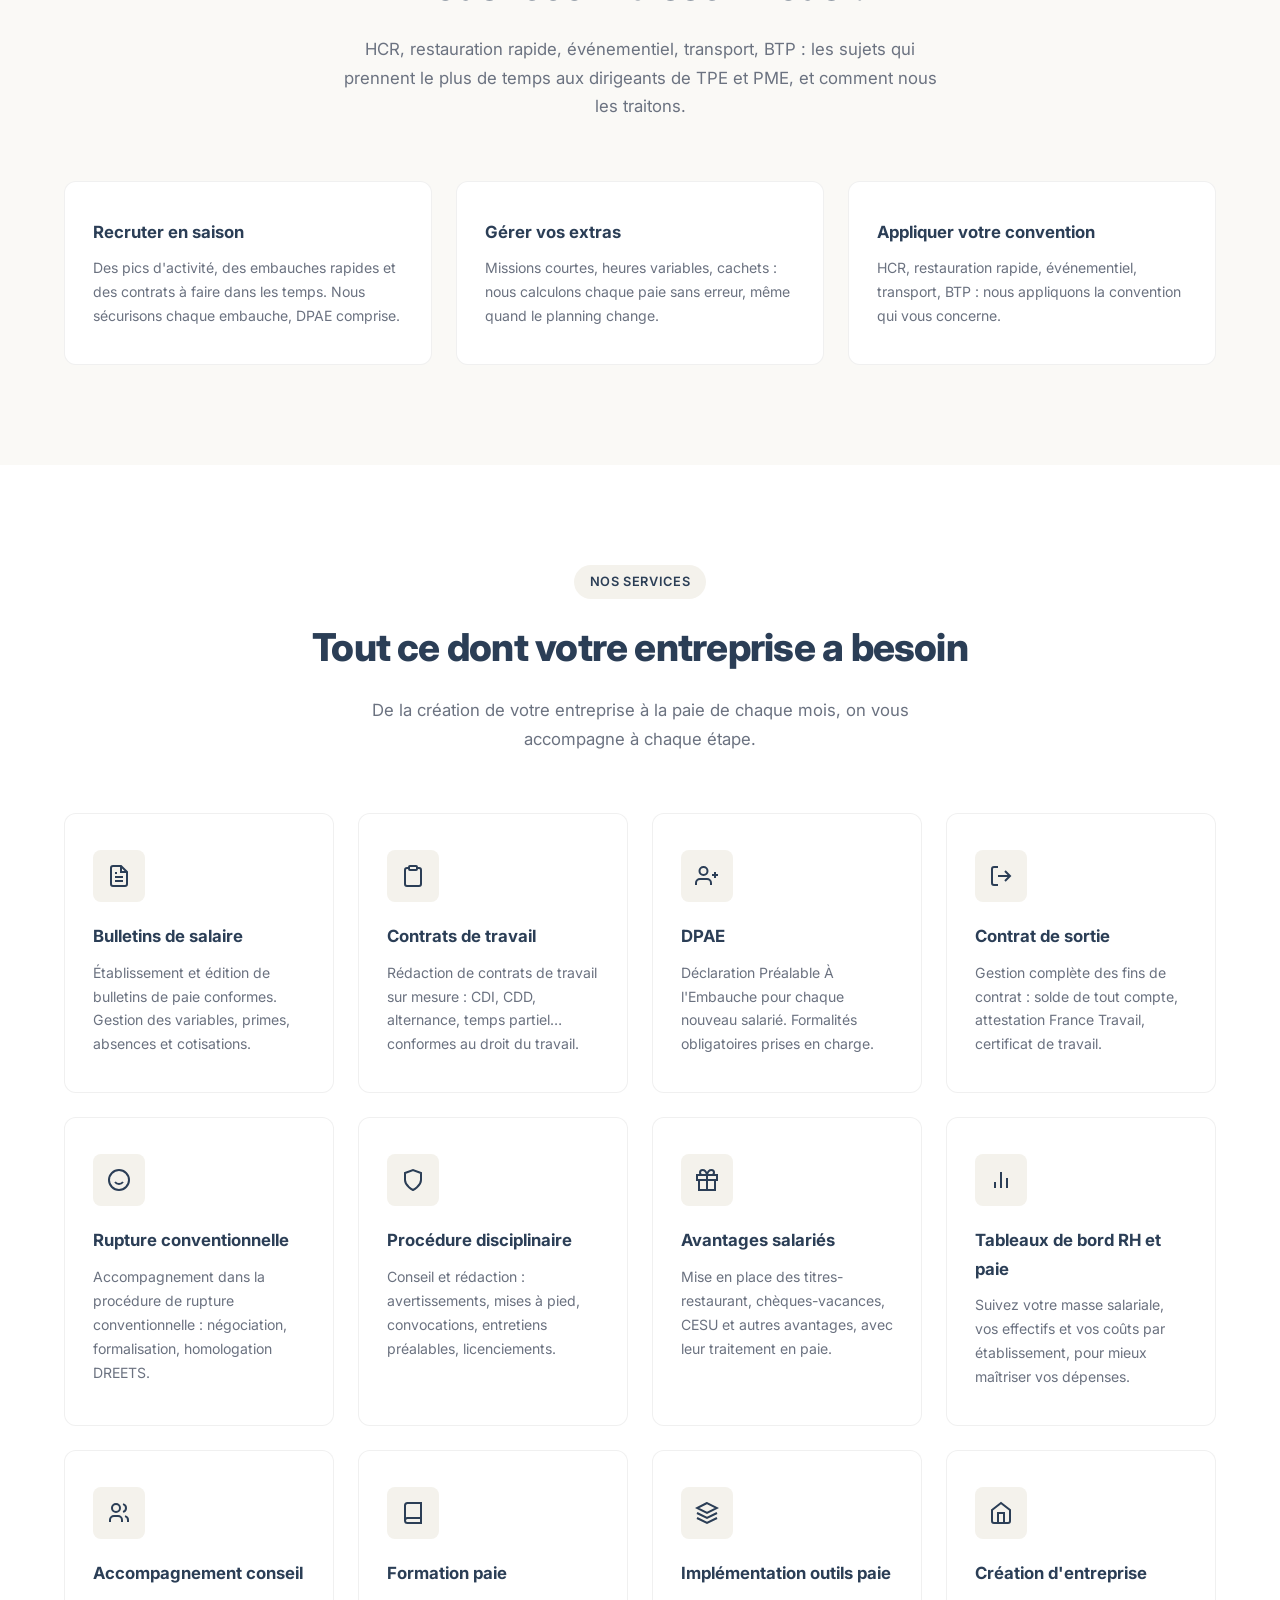
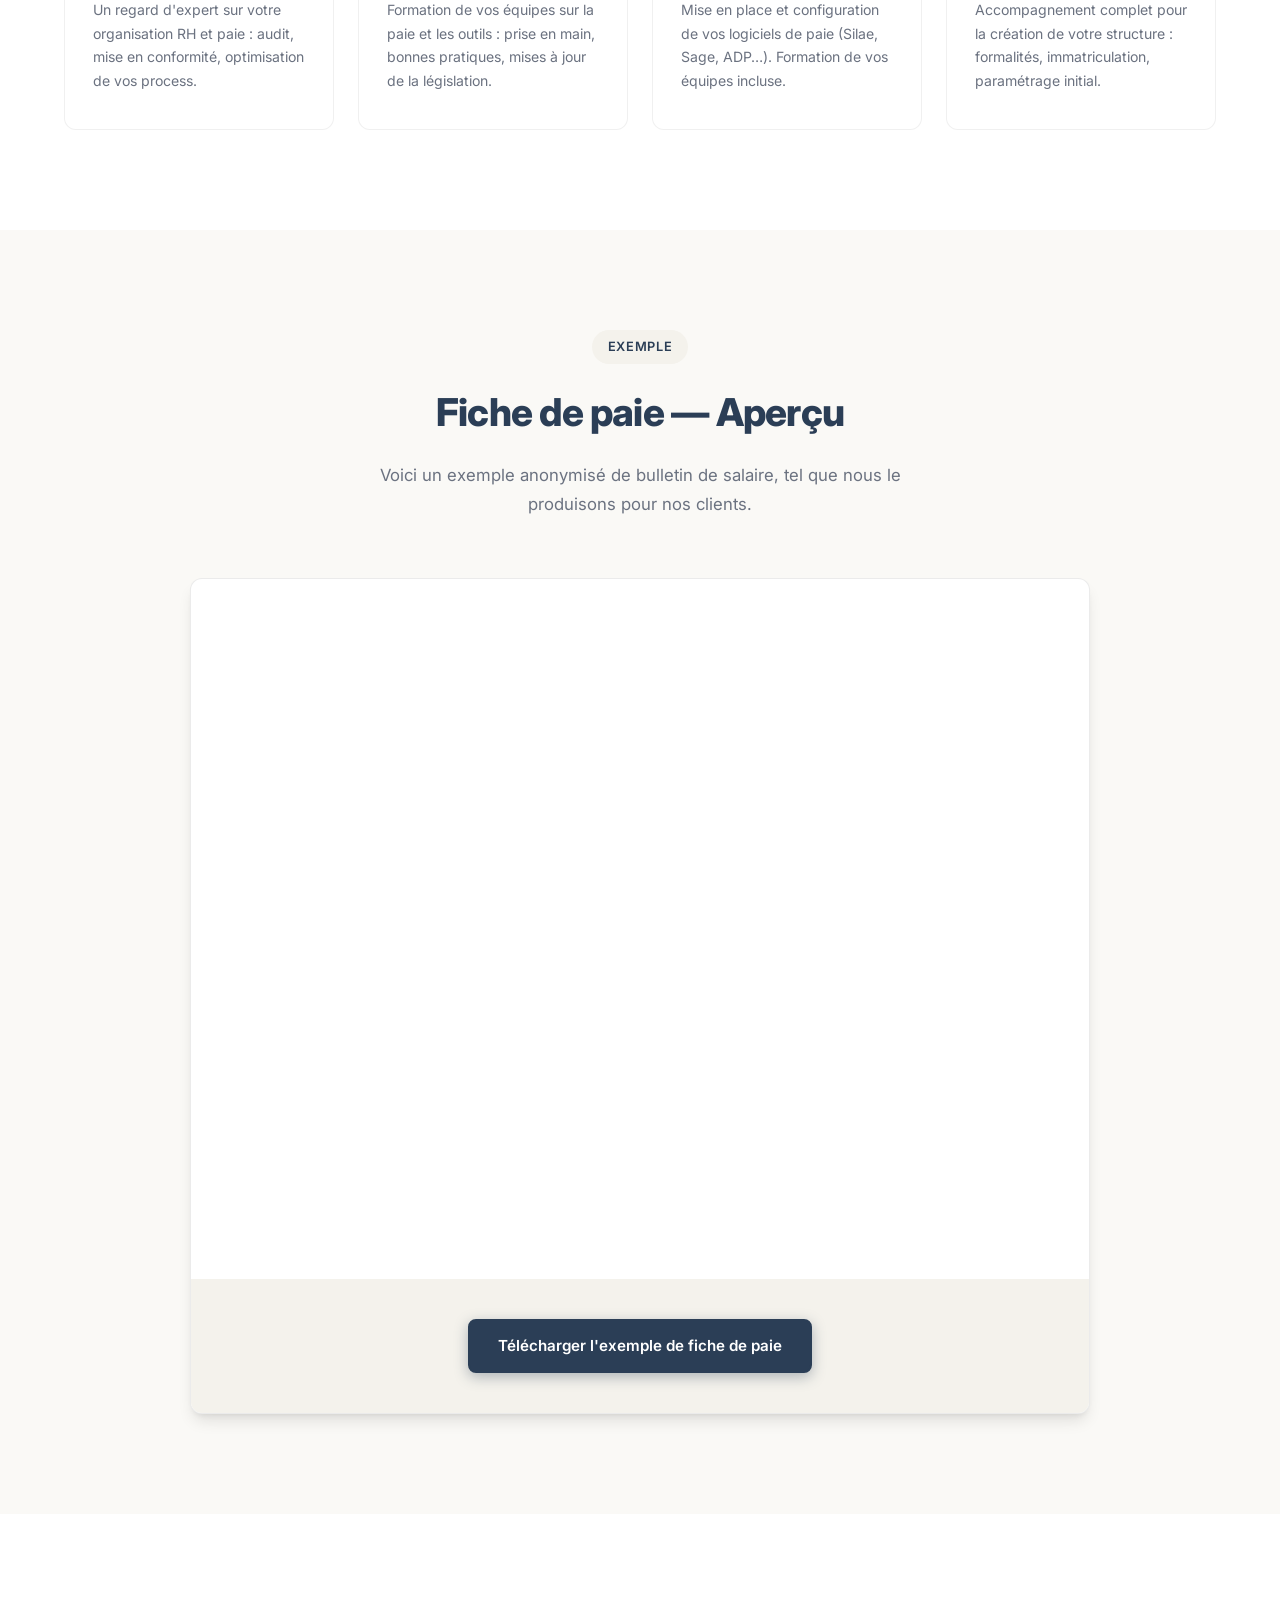
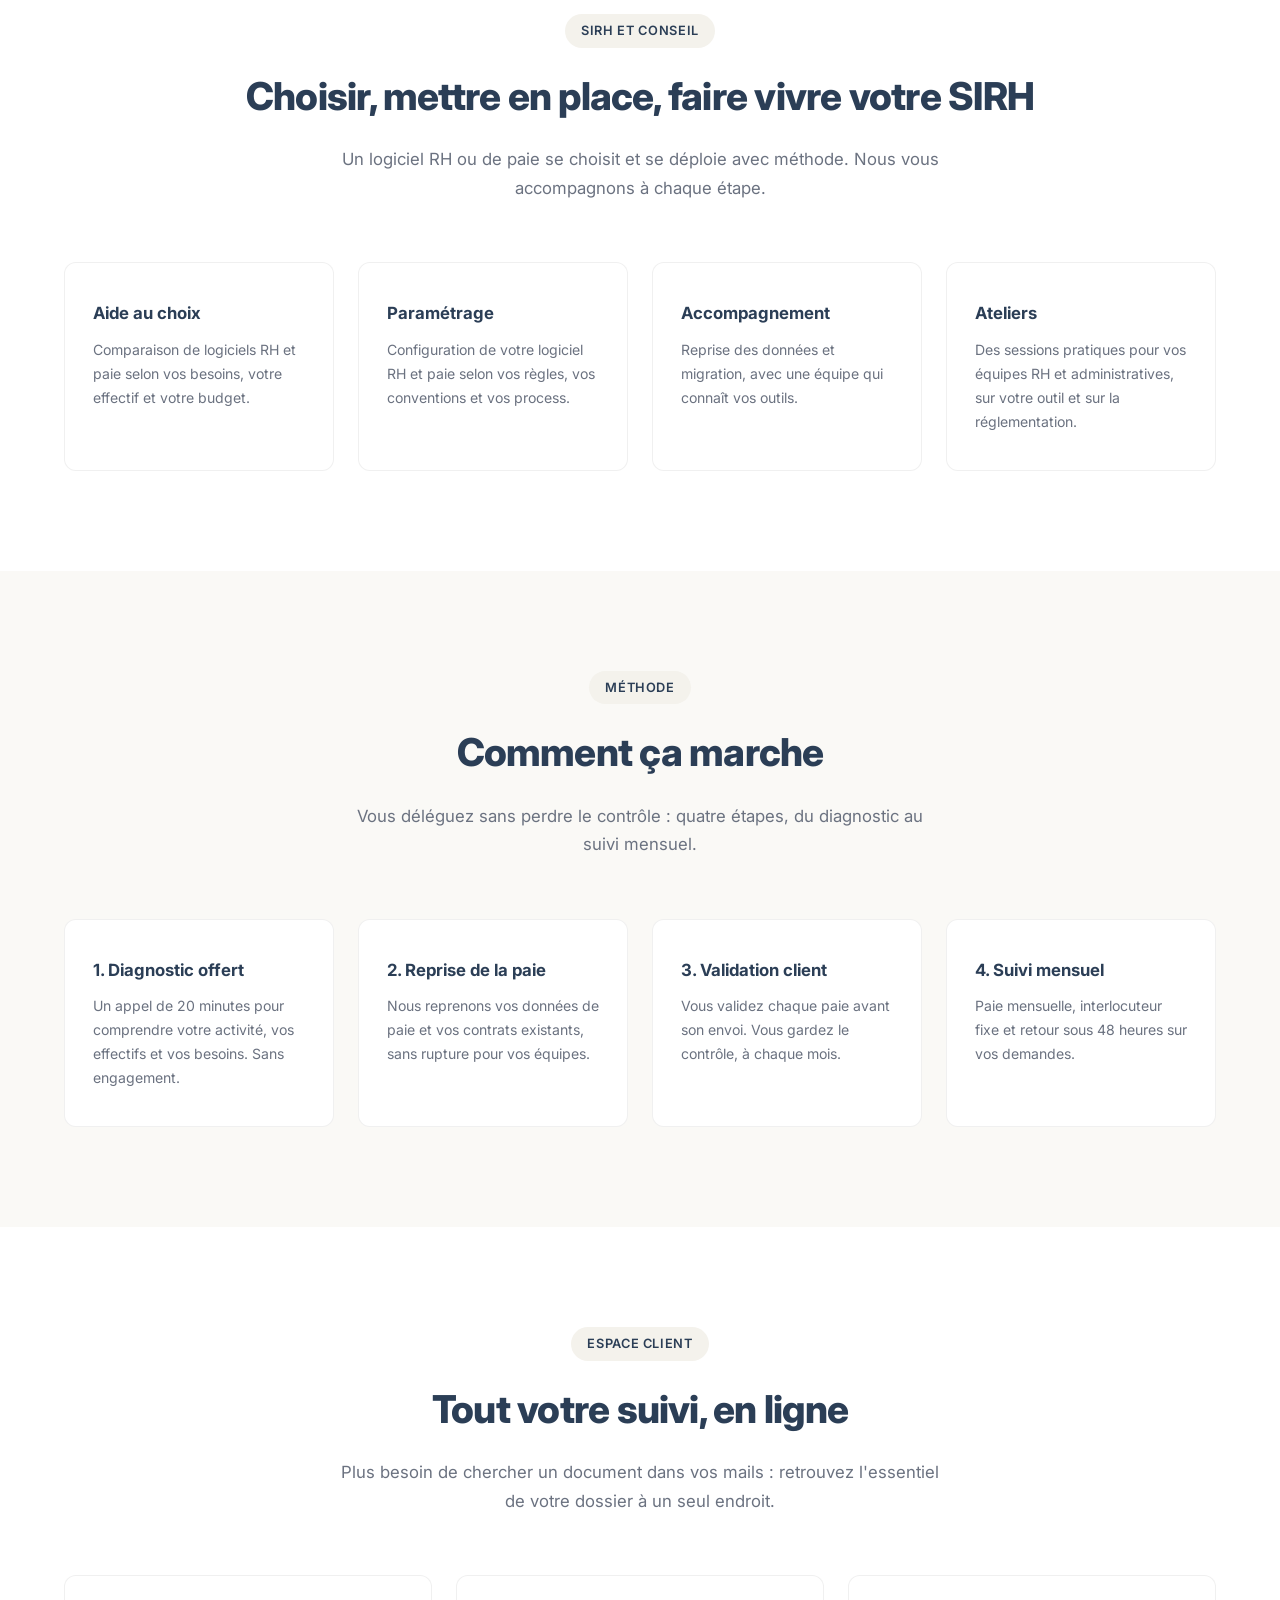
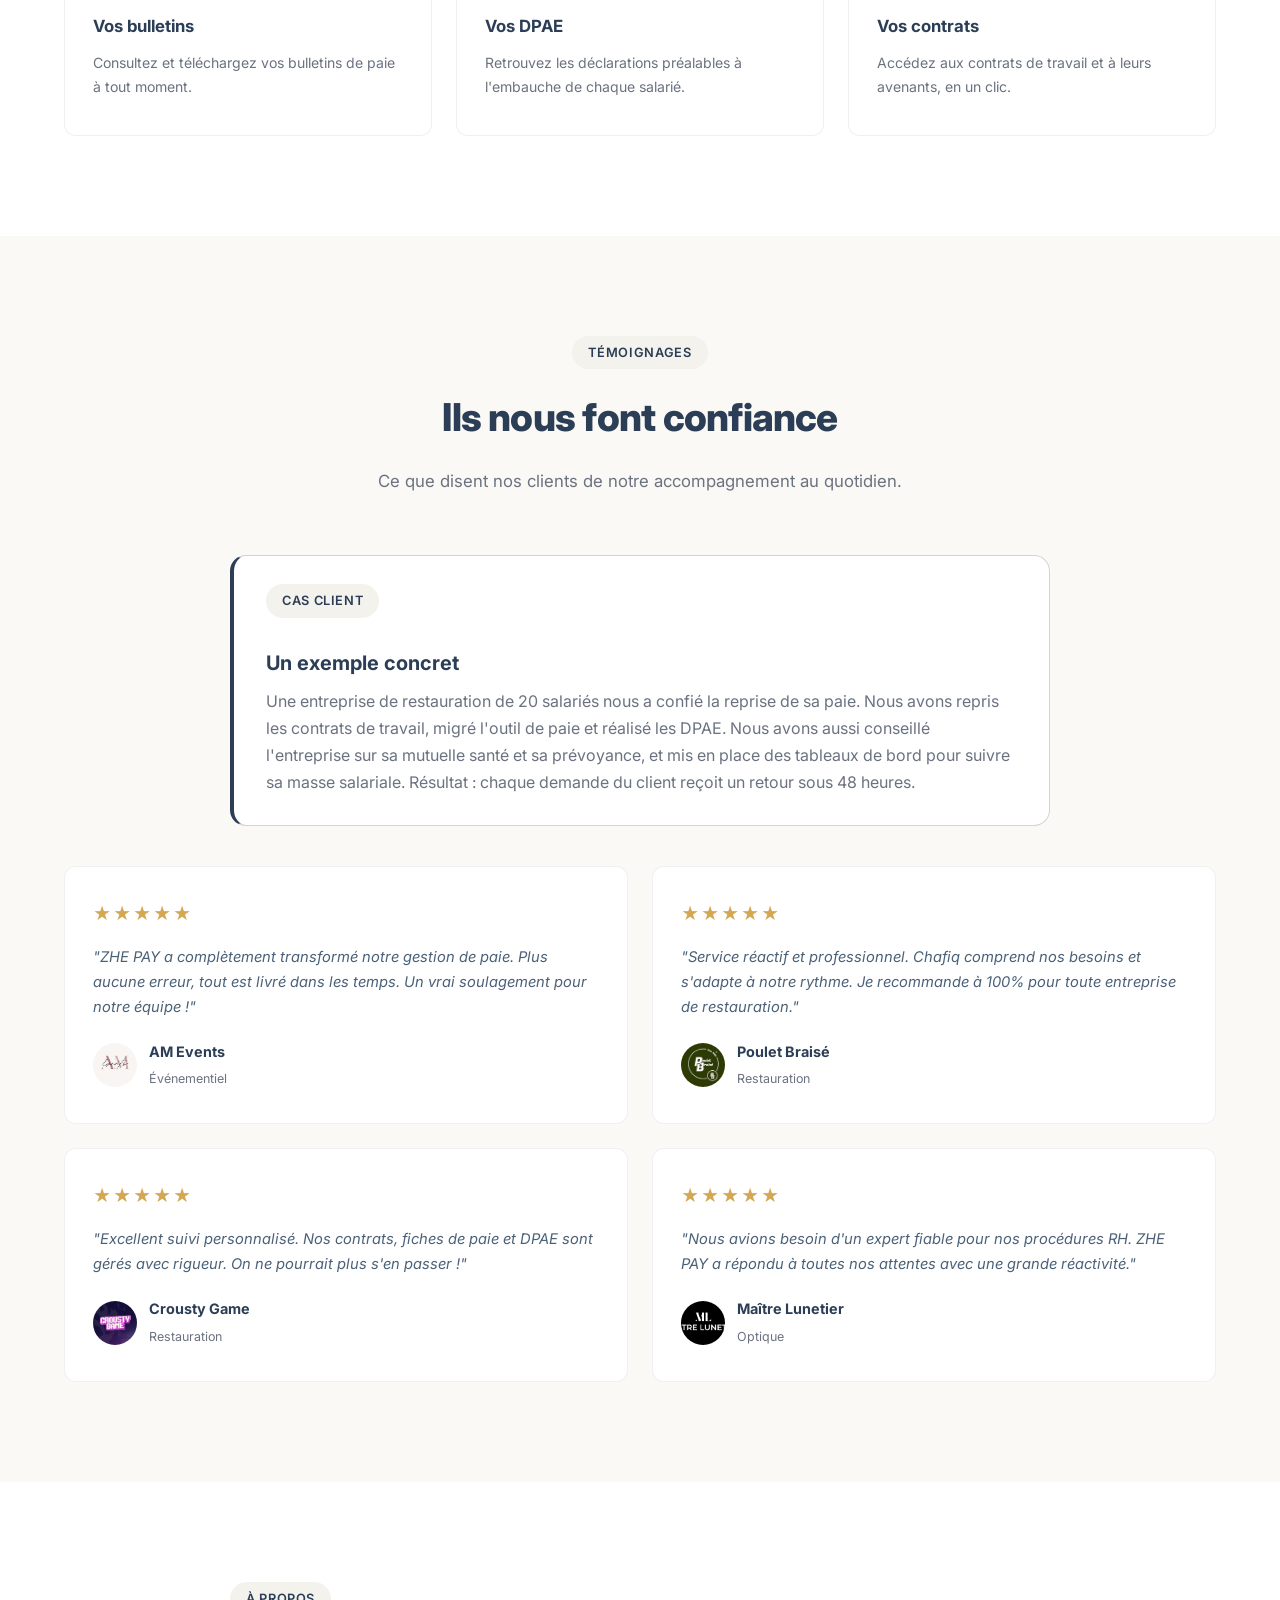
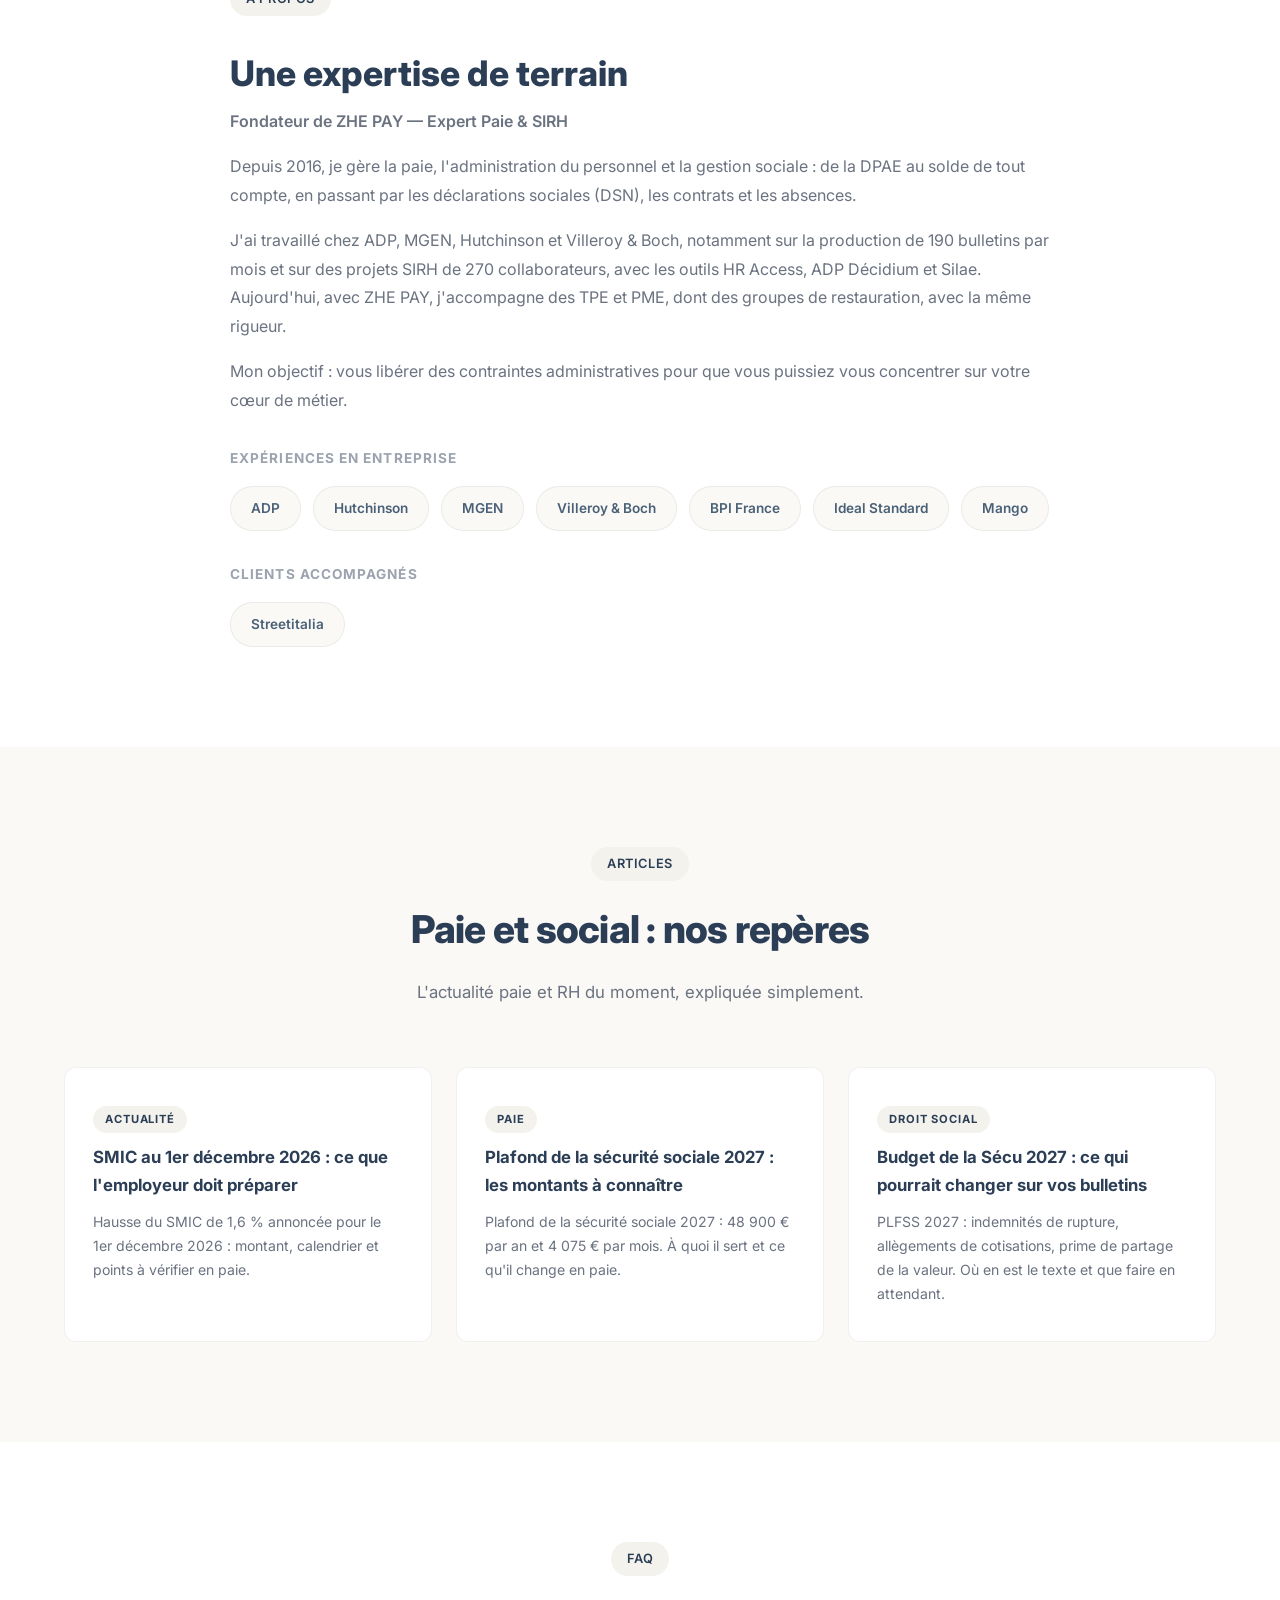
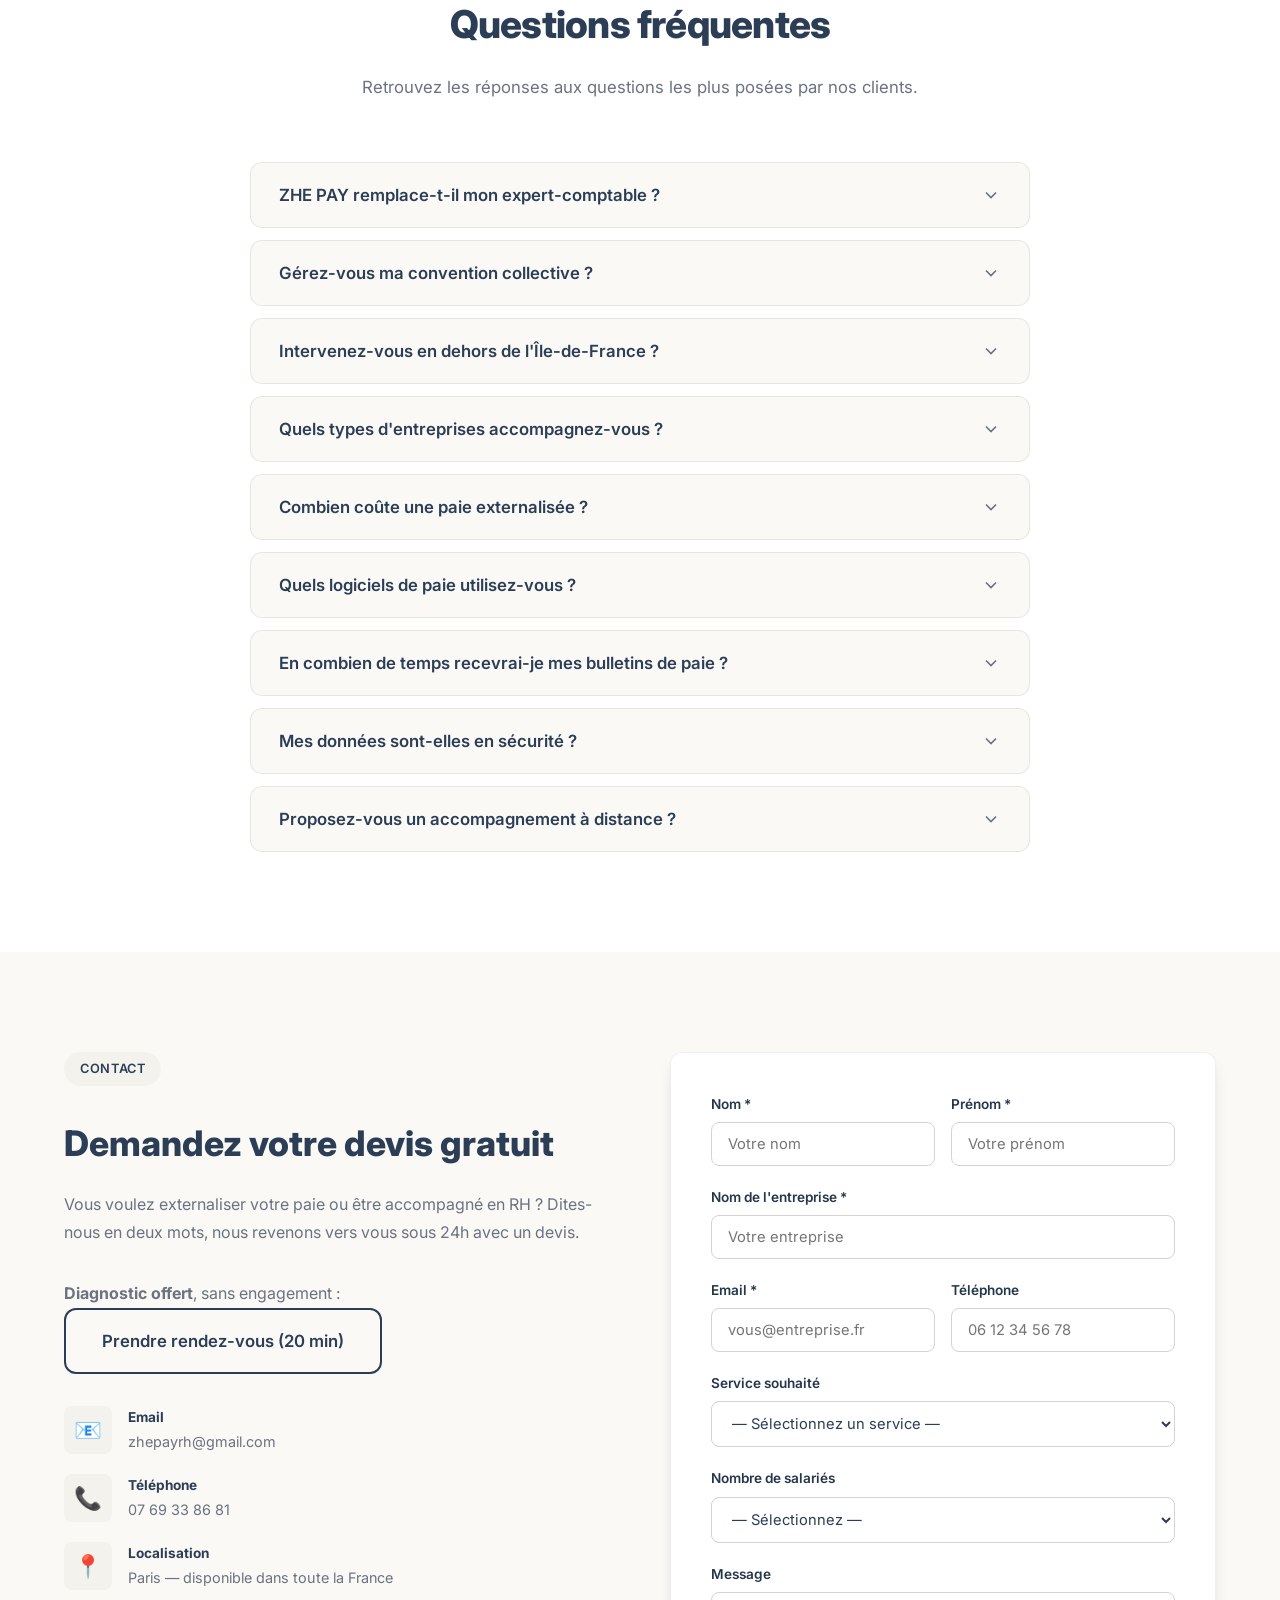
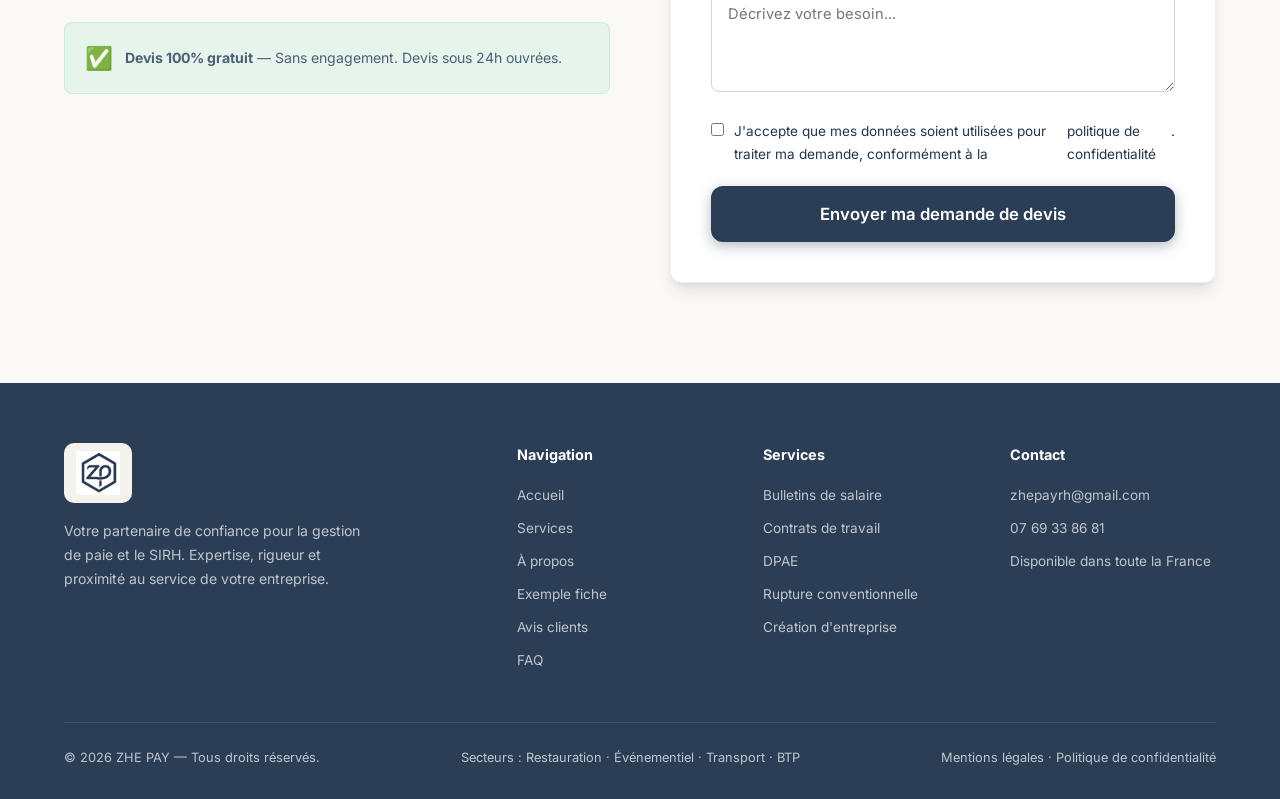
==== commit ef95a304: "Ajout du client Streetitalia dans un bloc « Clients accompagnés » Co-Authored-By: Claude Haiku 5.5 <" ====
--- a/index.html
+++ b/index.html
@@ -628,6 +628,12 @@
                             <div class="logo-item">Mango</div>
                         </div>
                     </div>
+                    <div class="experience-logos">
+                        <h4>Clients accompagnés</h4>
+                        <div class="logos-grid">
+                            <div class="logo-item">Streetitalia</div>
+                        </div>
+                    </div>
                 </div>
             </div>
         </div>
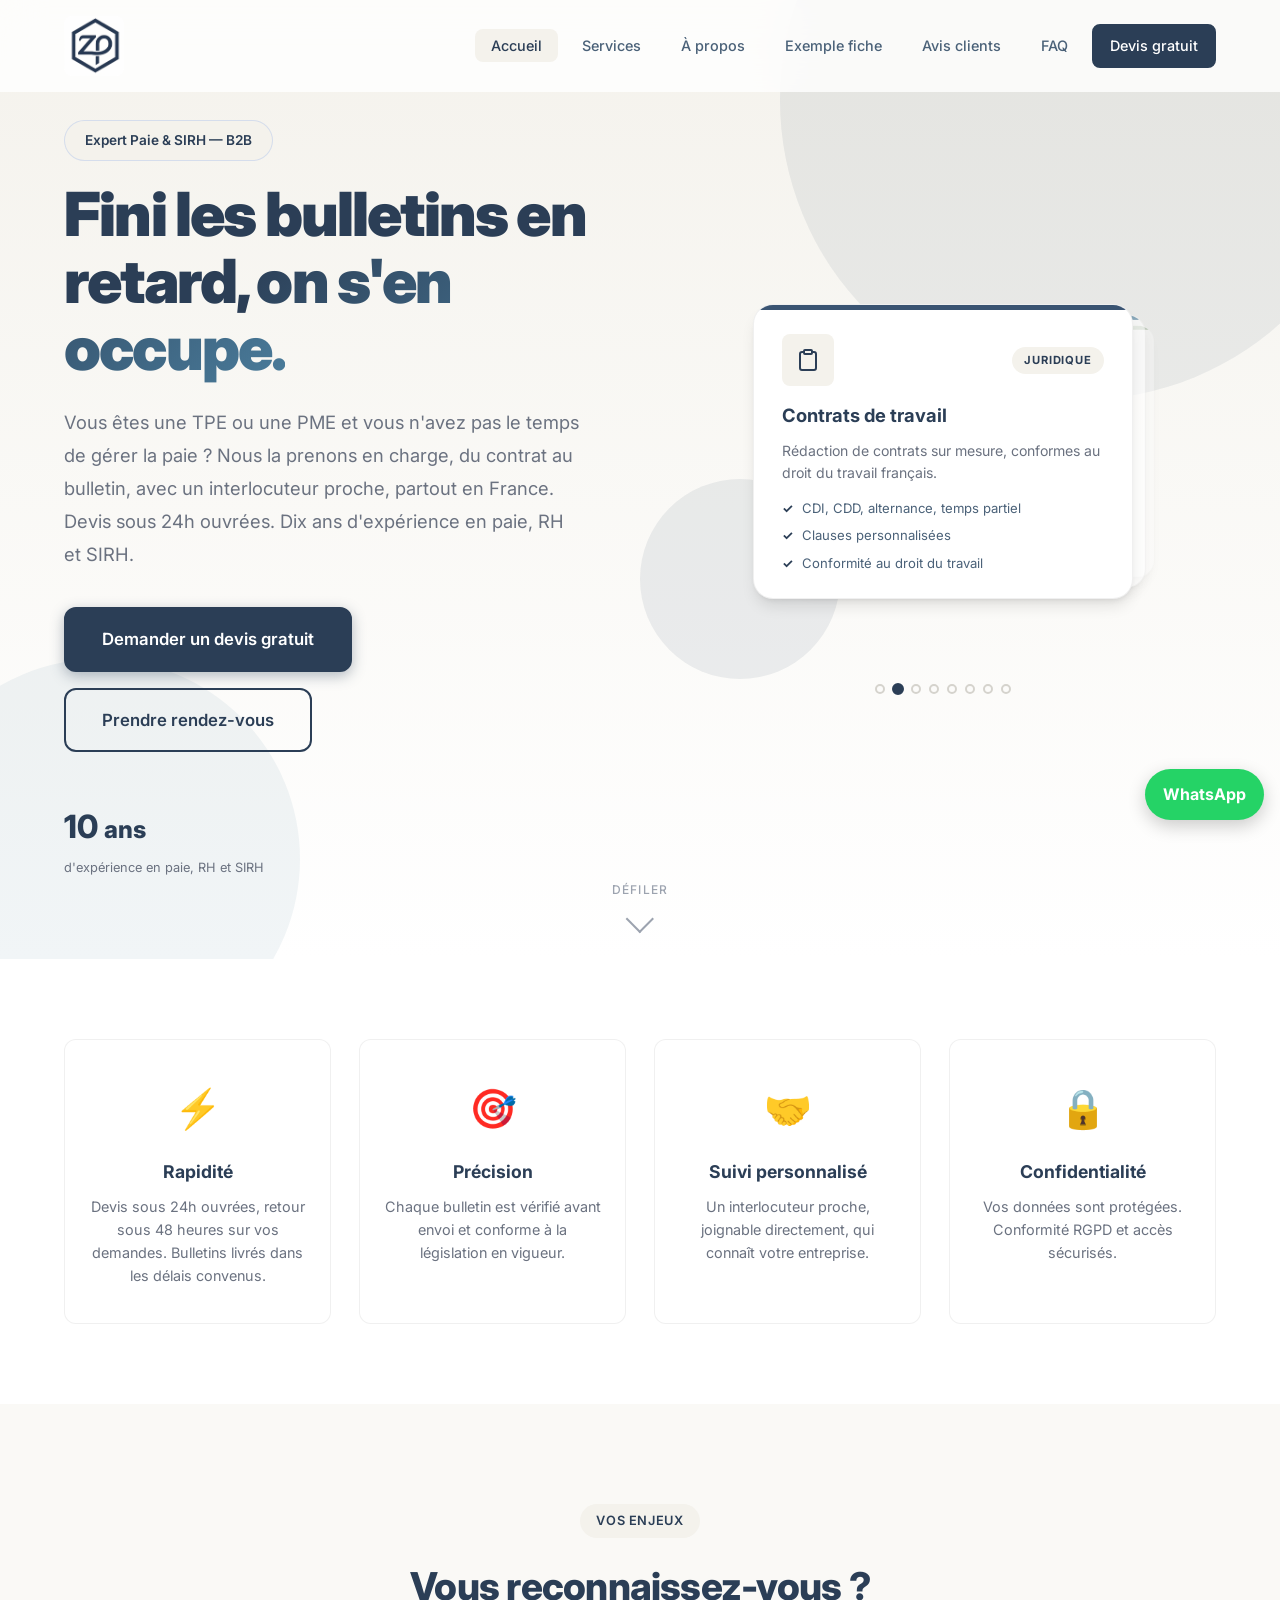
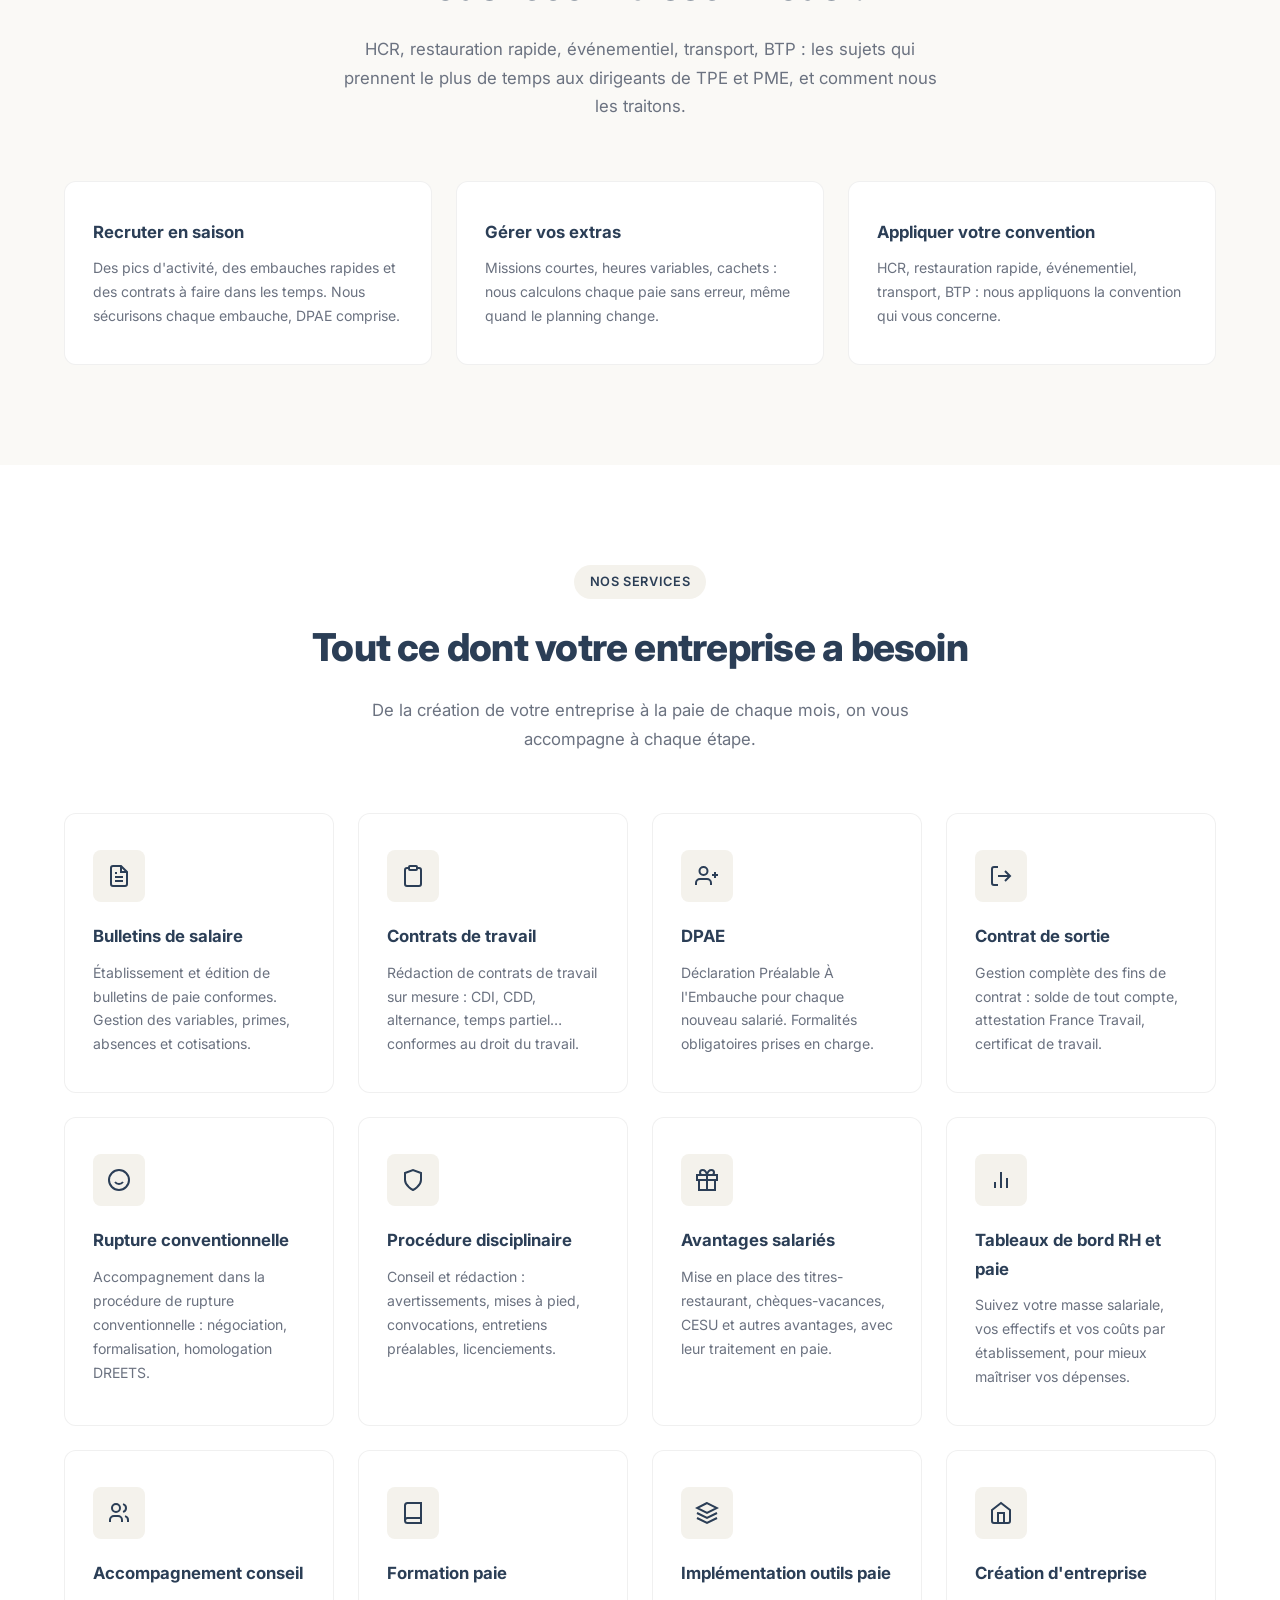
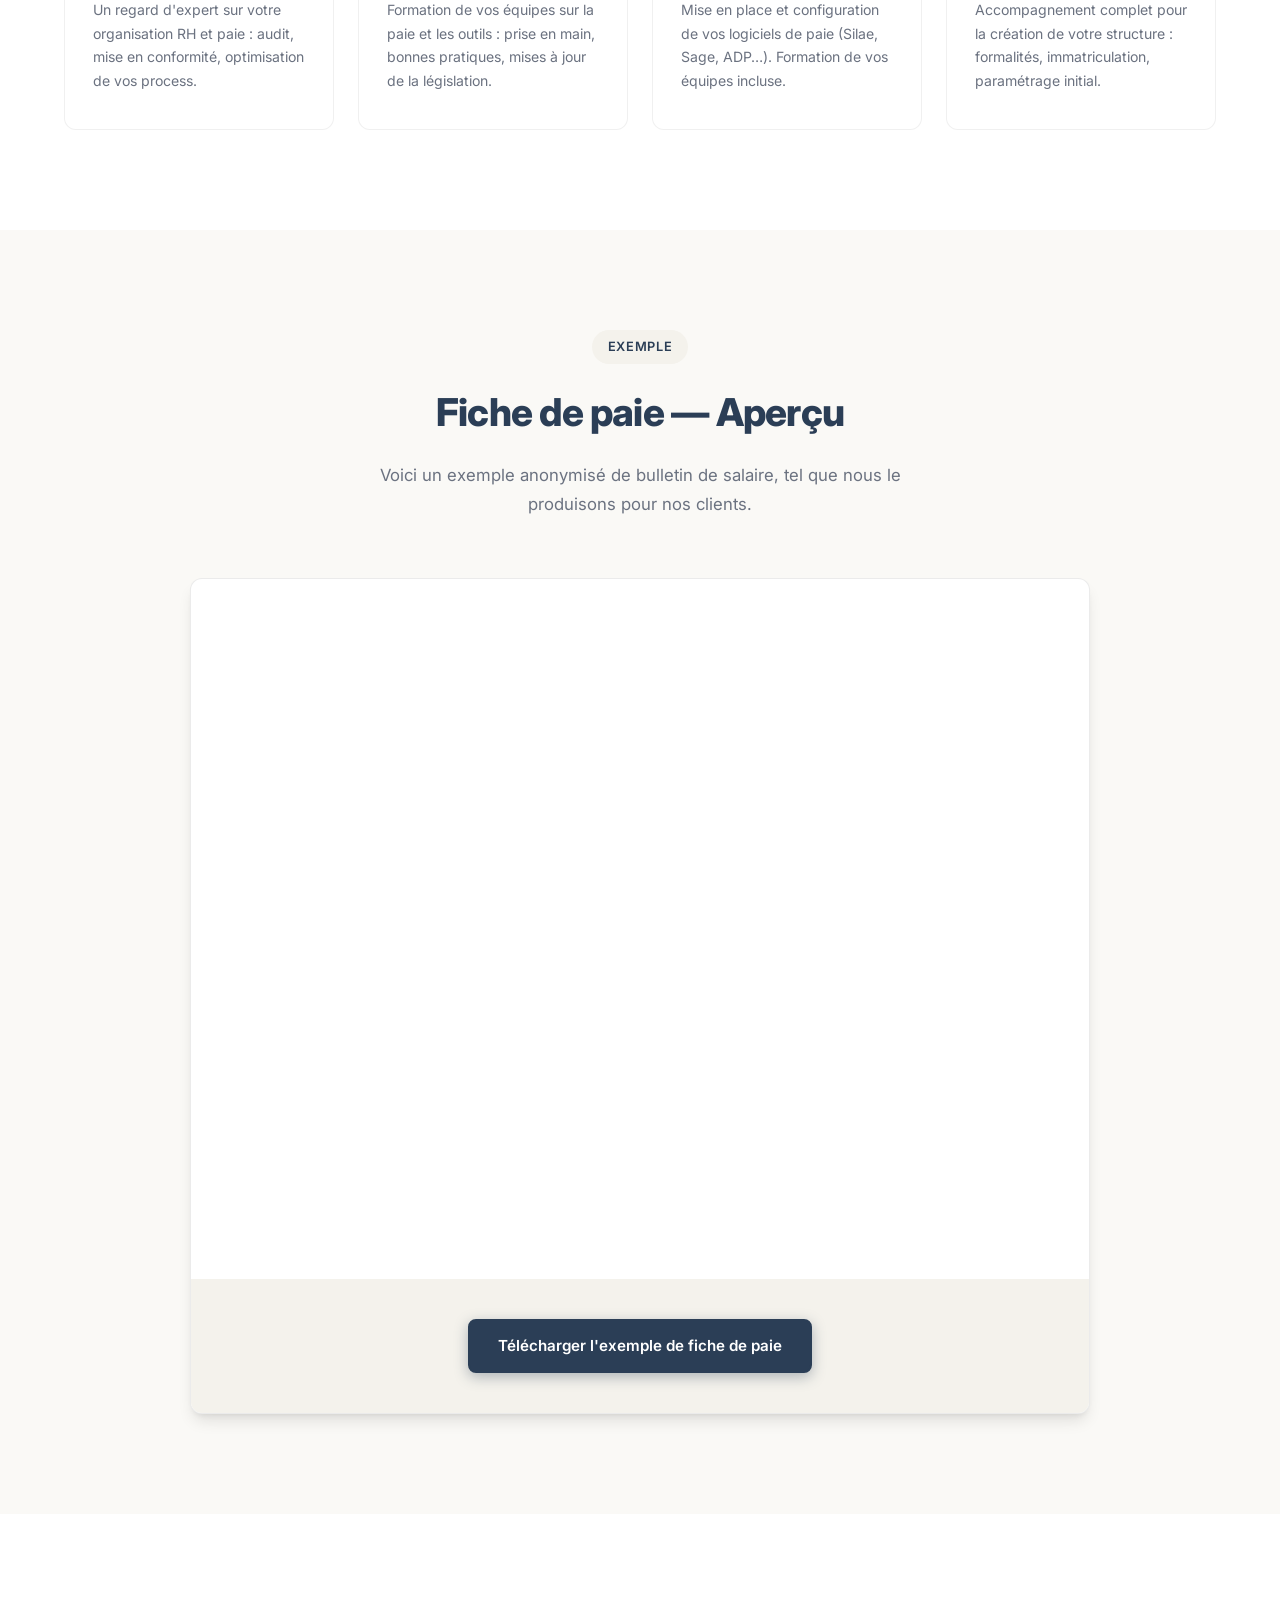
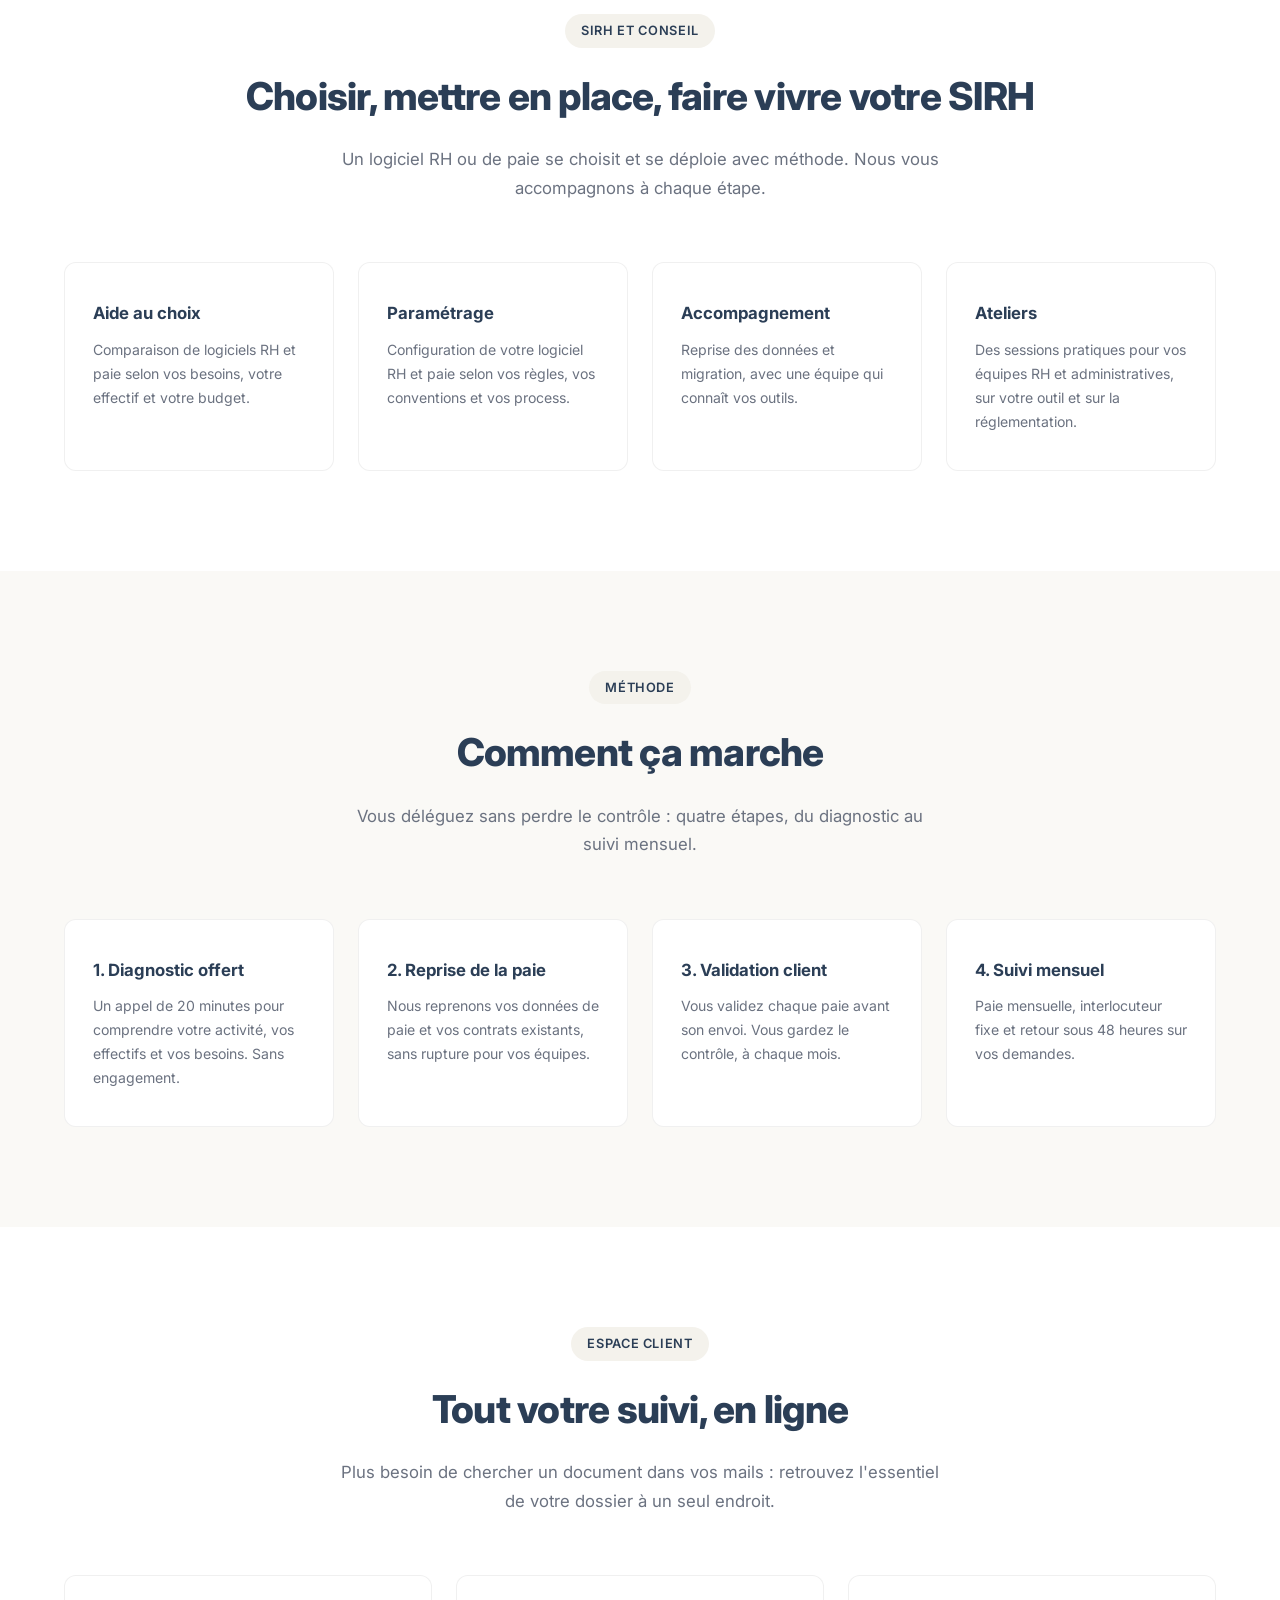
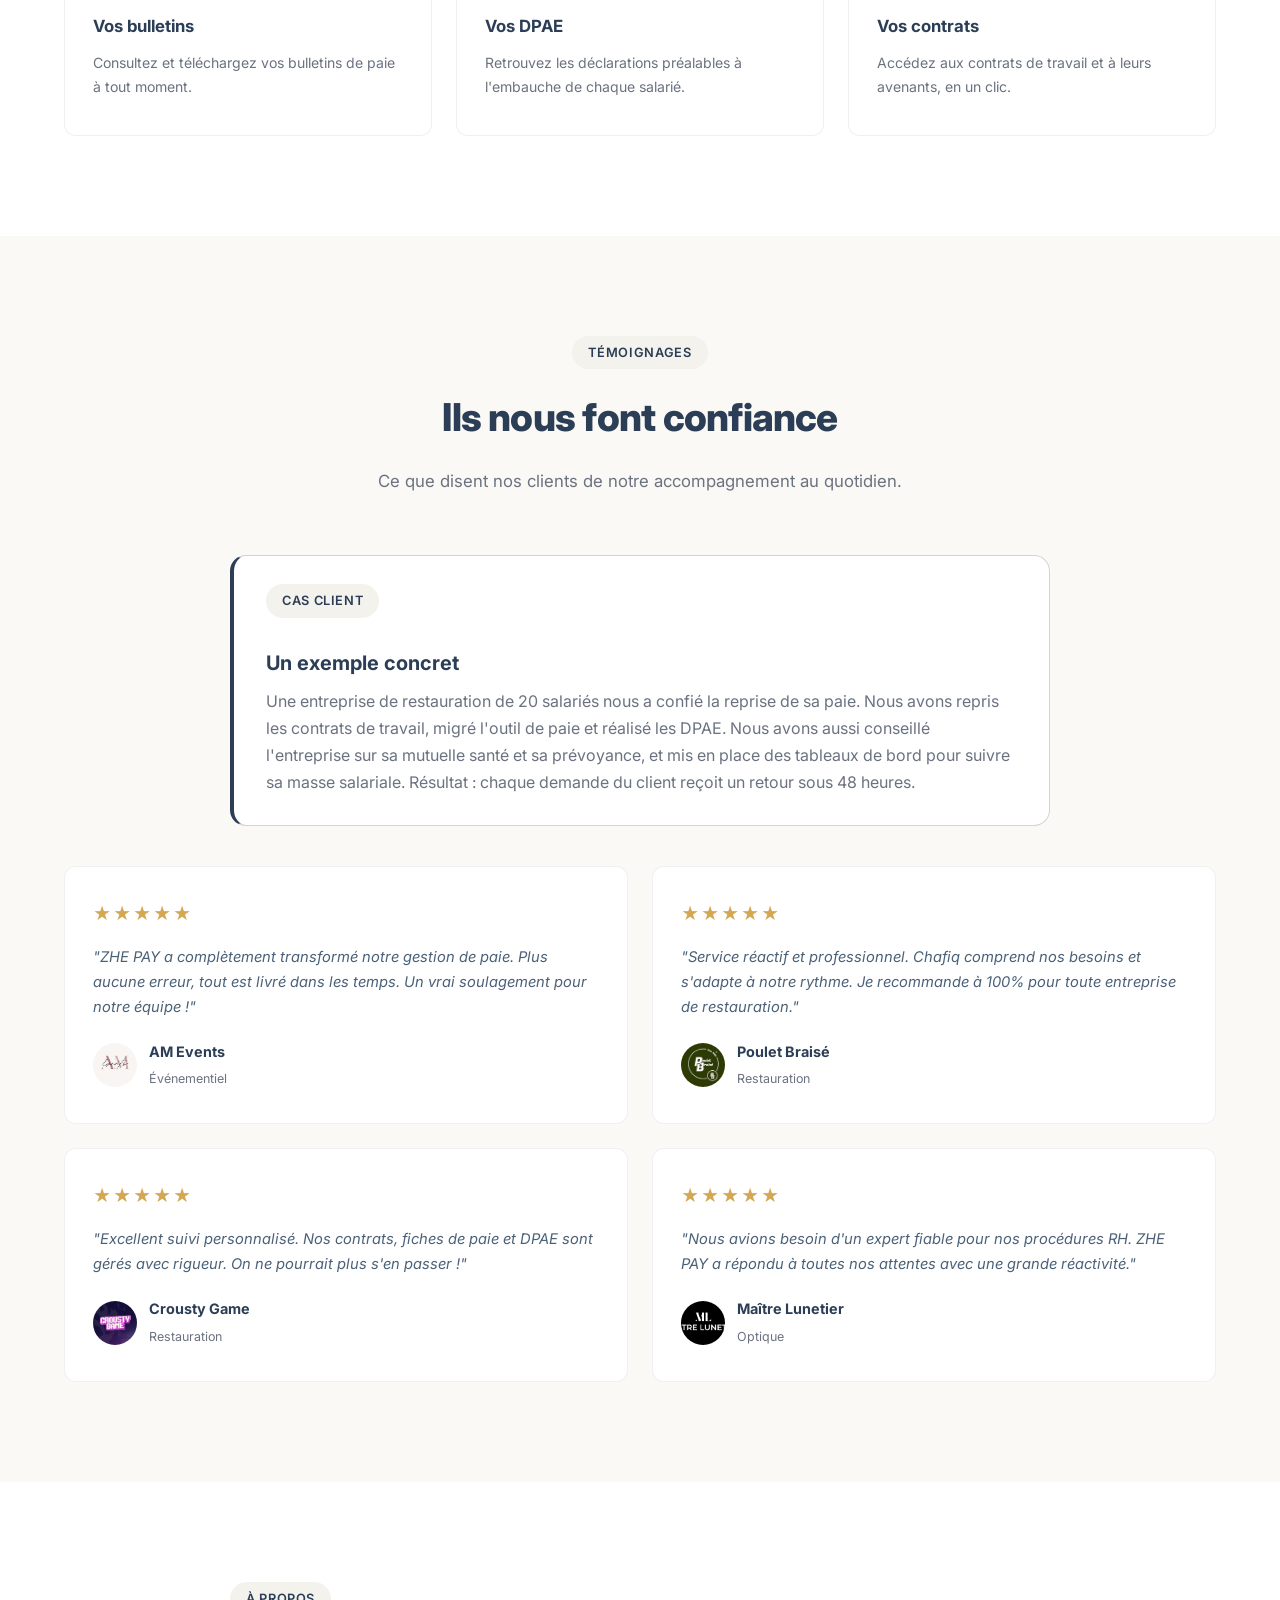
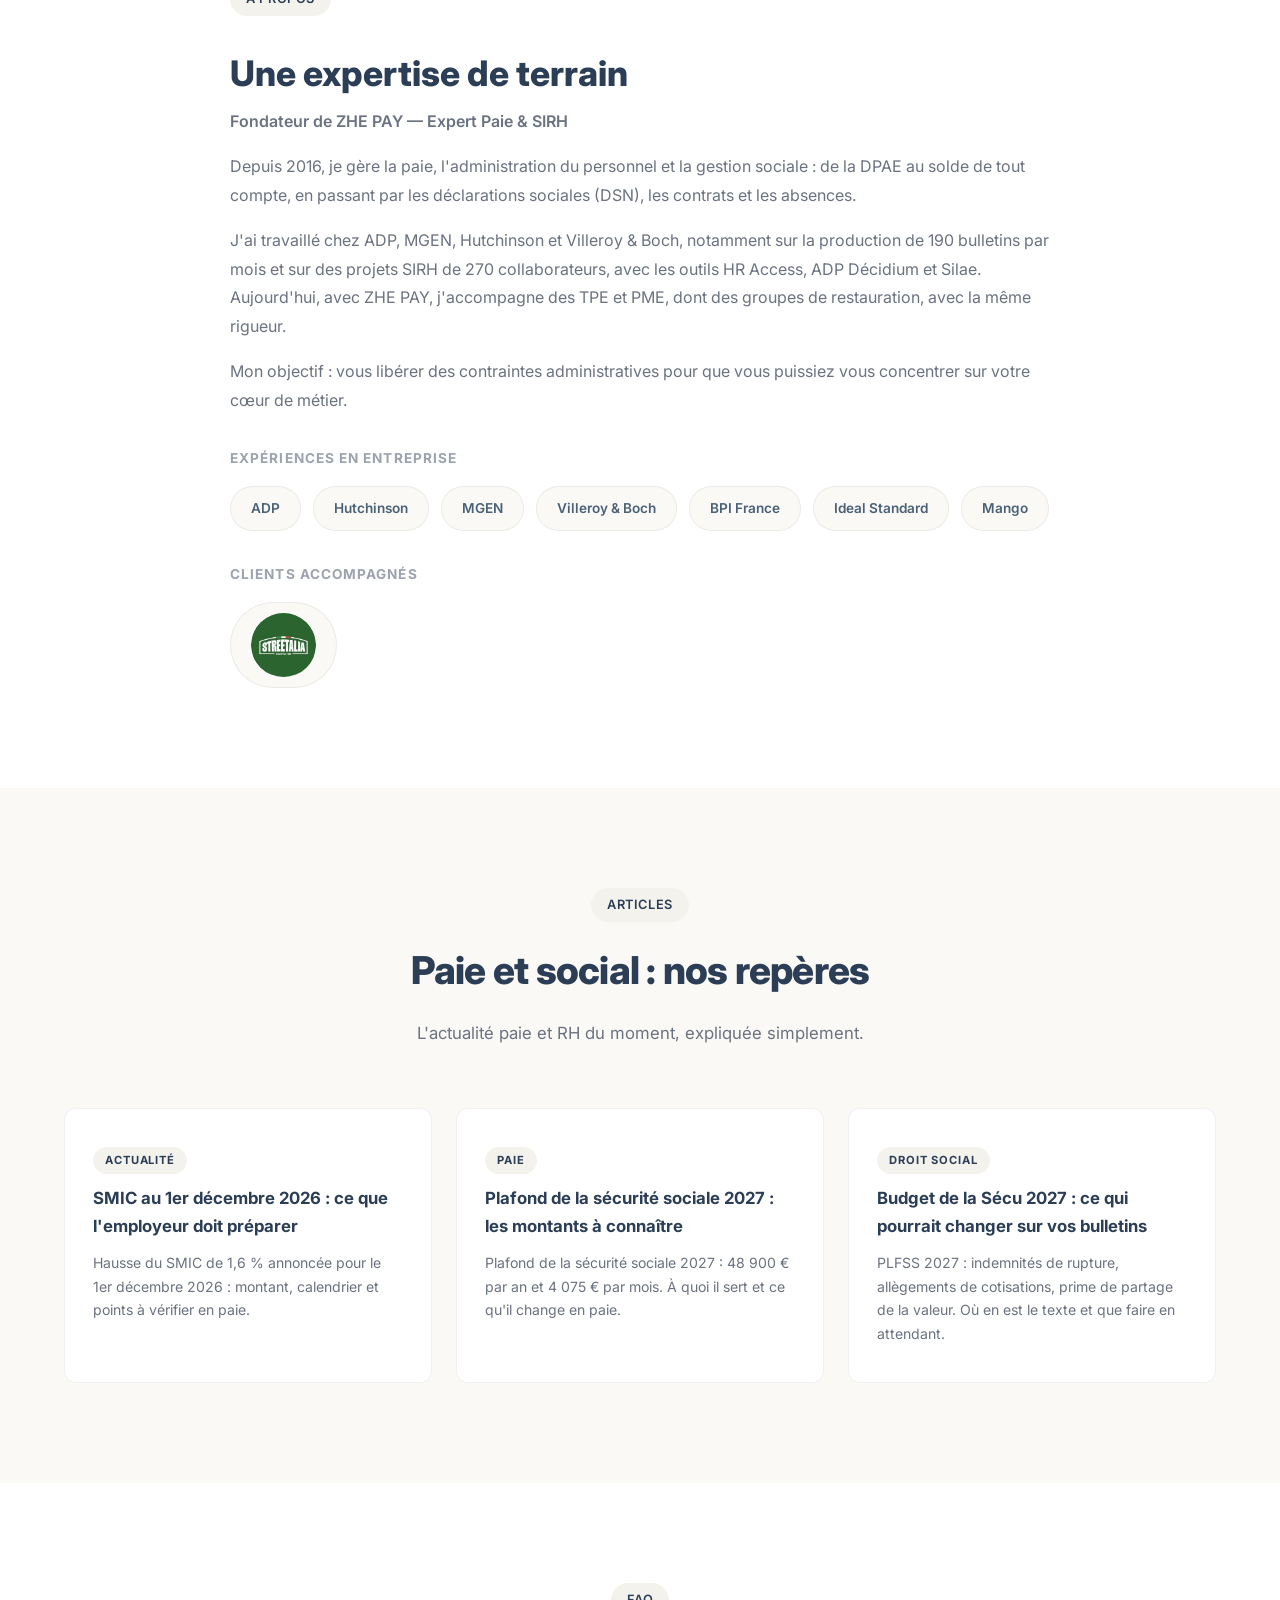
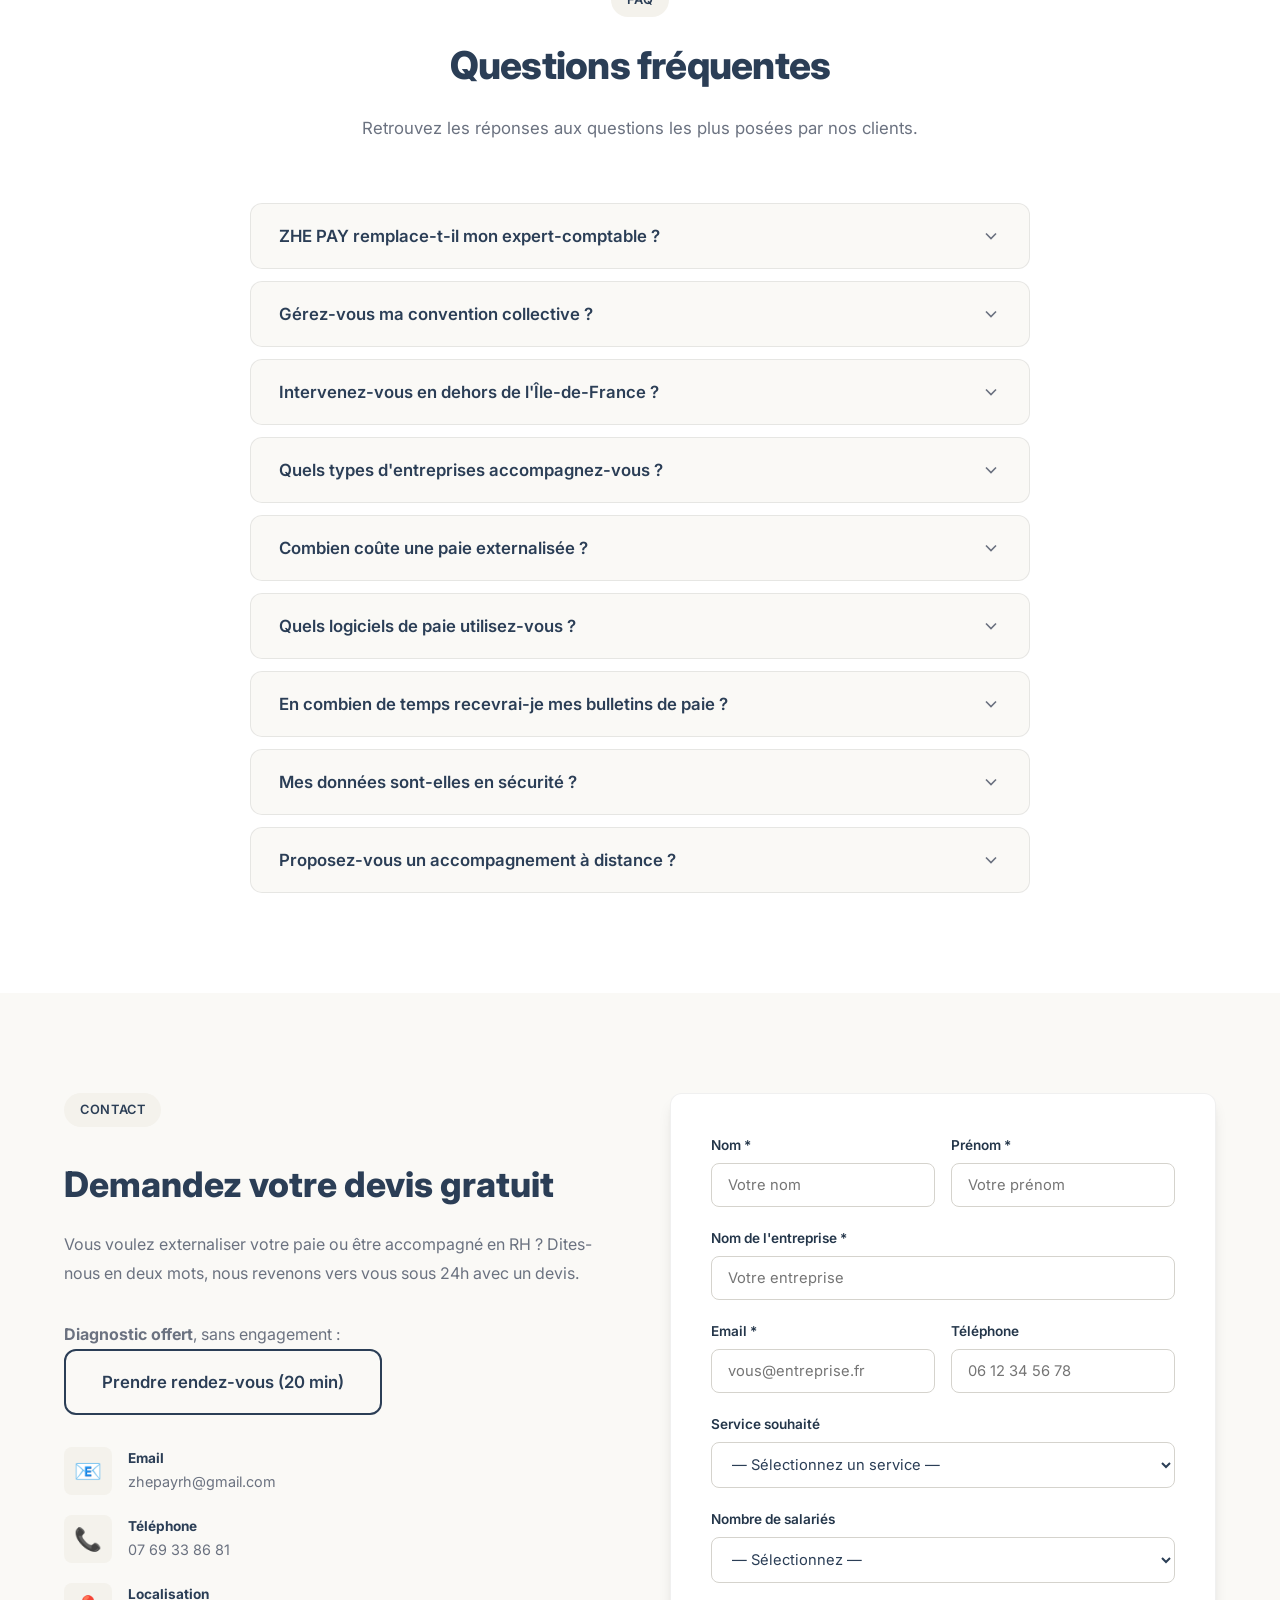
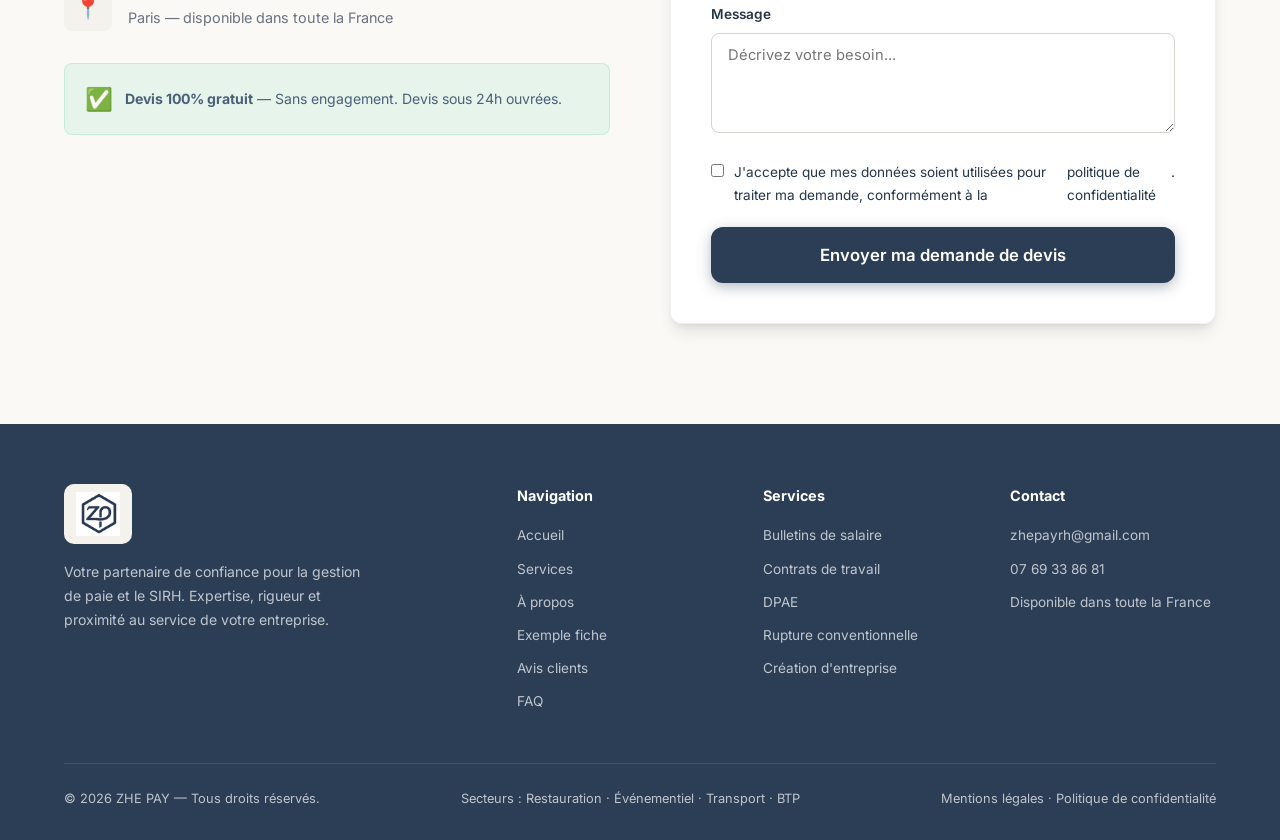
==== commit aa39868d: "Logo du client Streetitalia (fourni par le client) Co-Authored-By: Claude Haiku 5.5 <noreply@anthrop" ====
--- a/index.html
+++ b/index.html
@@ -631,7 +631,7 @@
                     <div class="experience-logos">
                         <h4>Clients accompagnés</h4>
                         <div class="logos-grid">
-                            <div class="logo-item">Streetitalia</div>
+                            <div class="logo-item"><img src="img/streetitalia.jpg" alt="Logo Streetitalia" loading="lazy" style="max-height:64px;width:auto;border-radius:50%"></div>
                         </div>
                     </div>
                 </div>
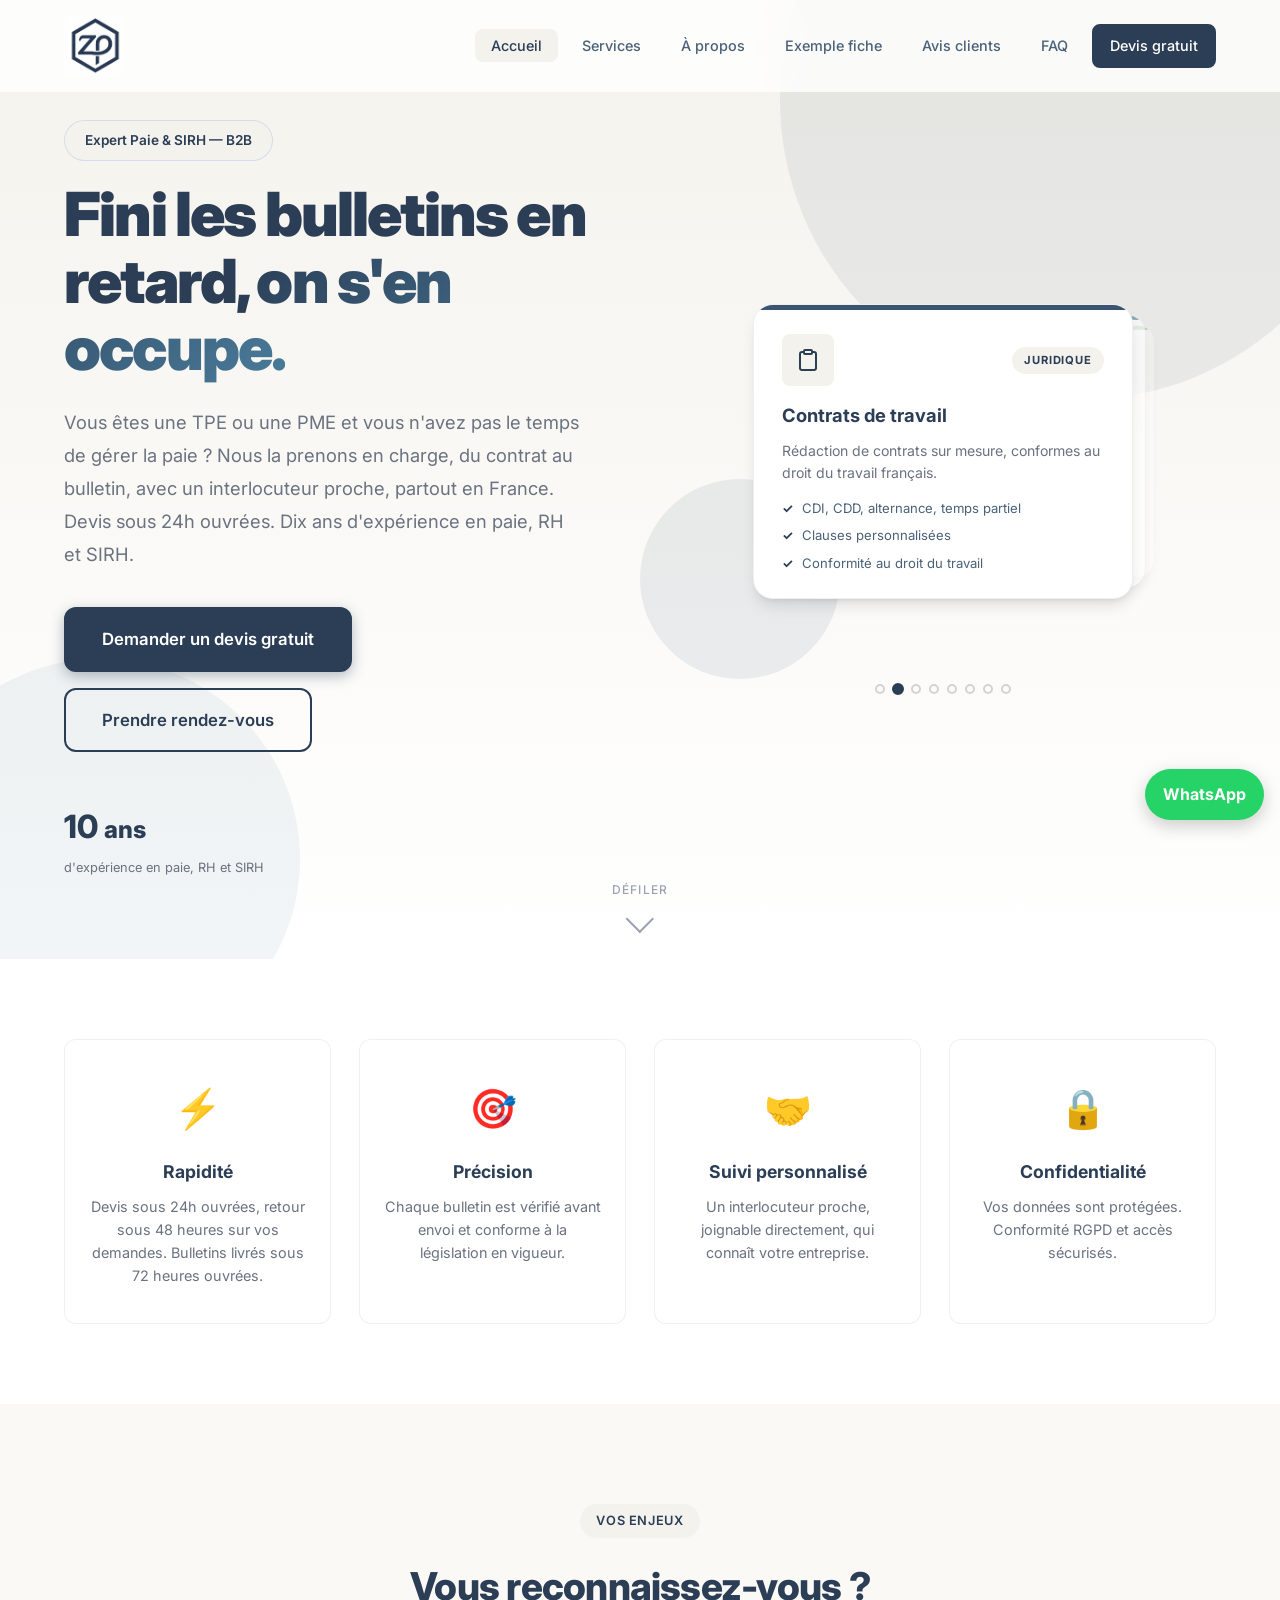
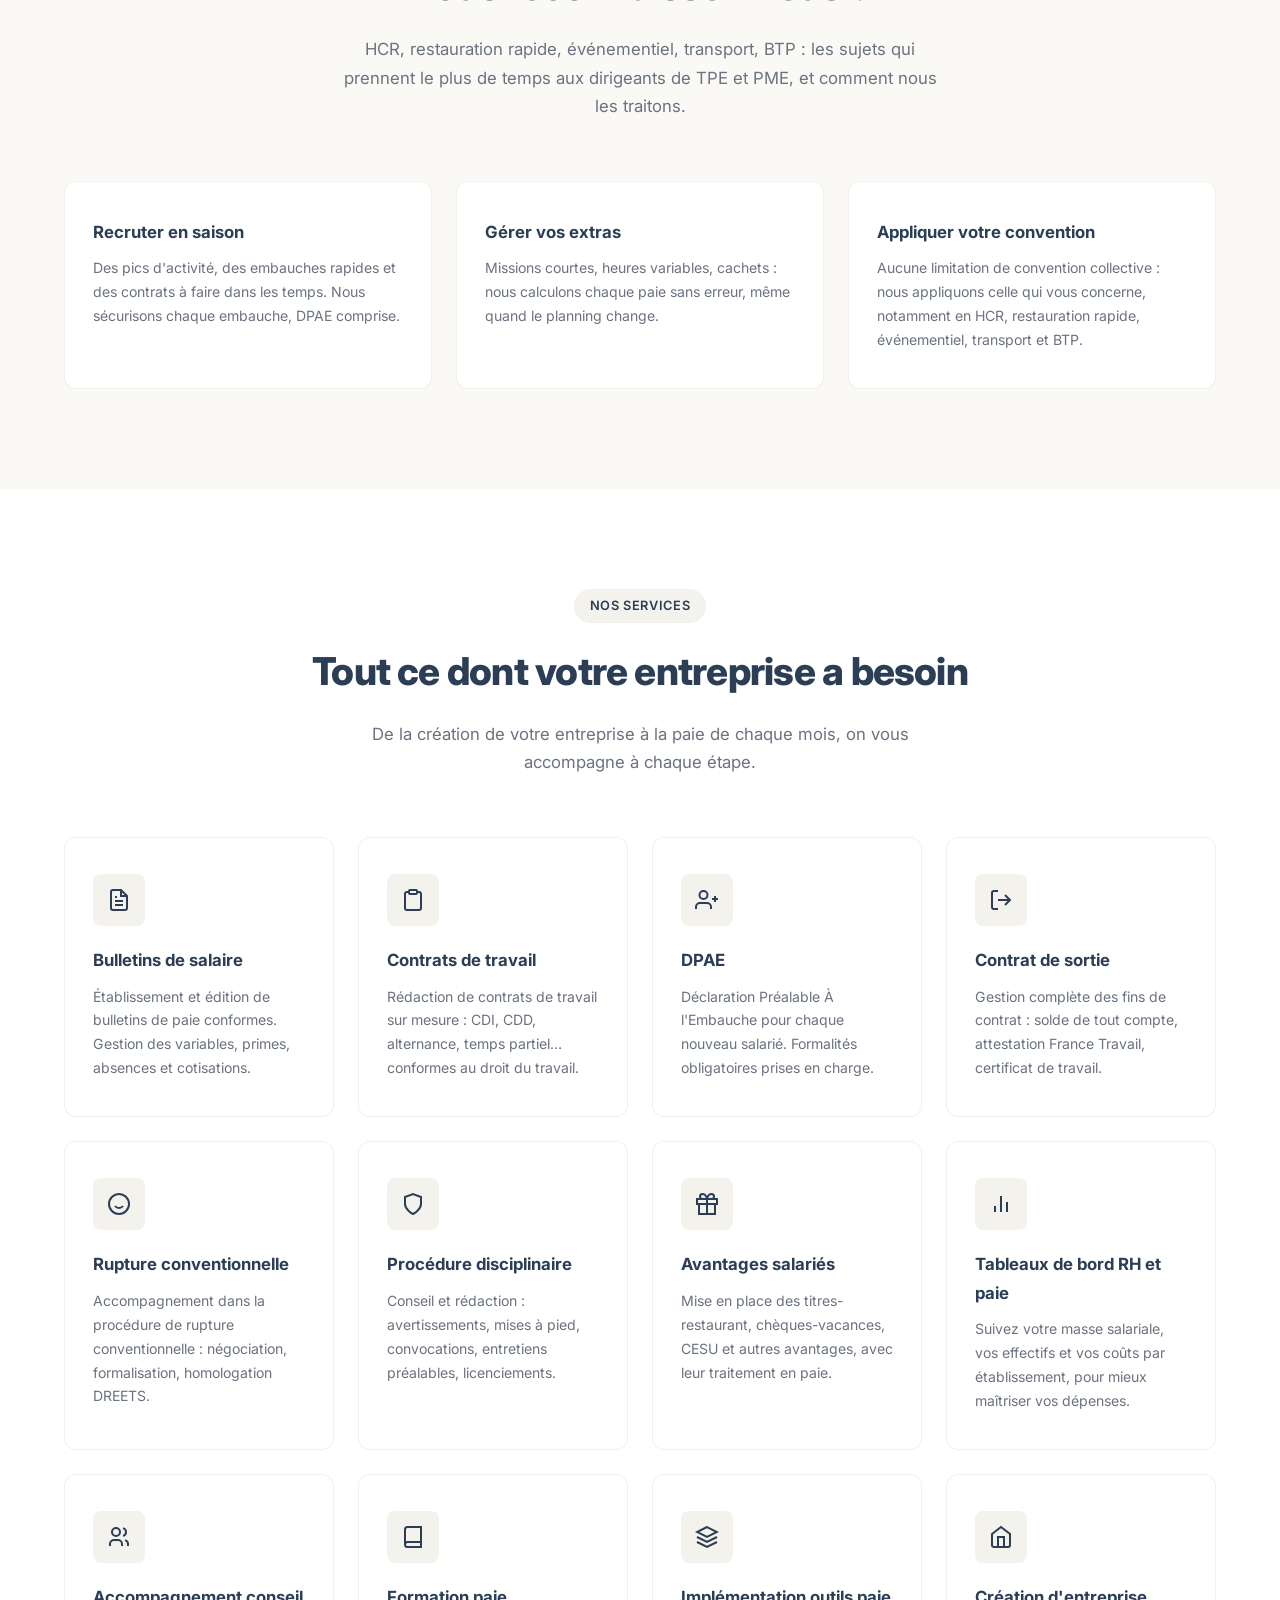
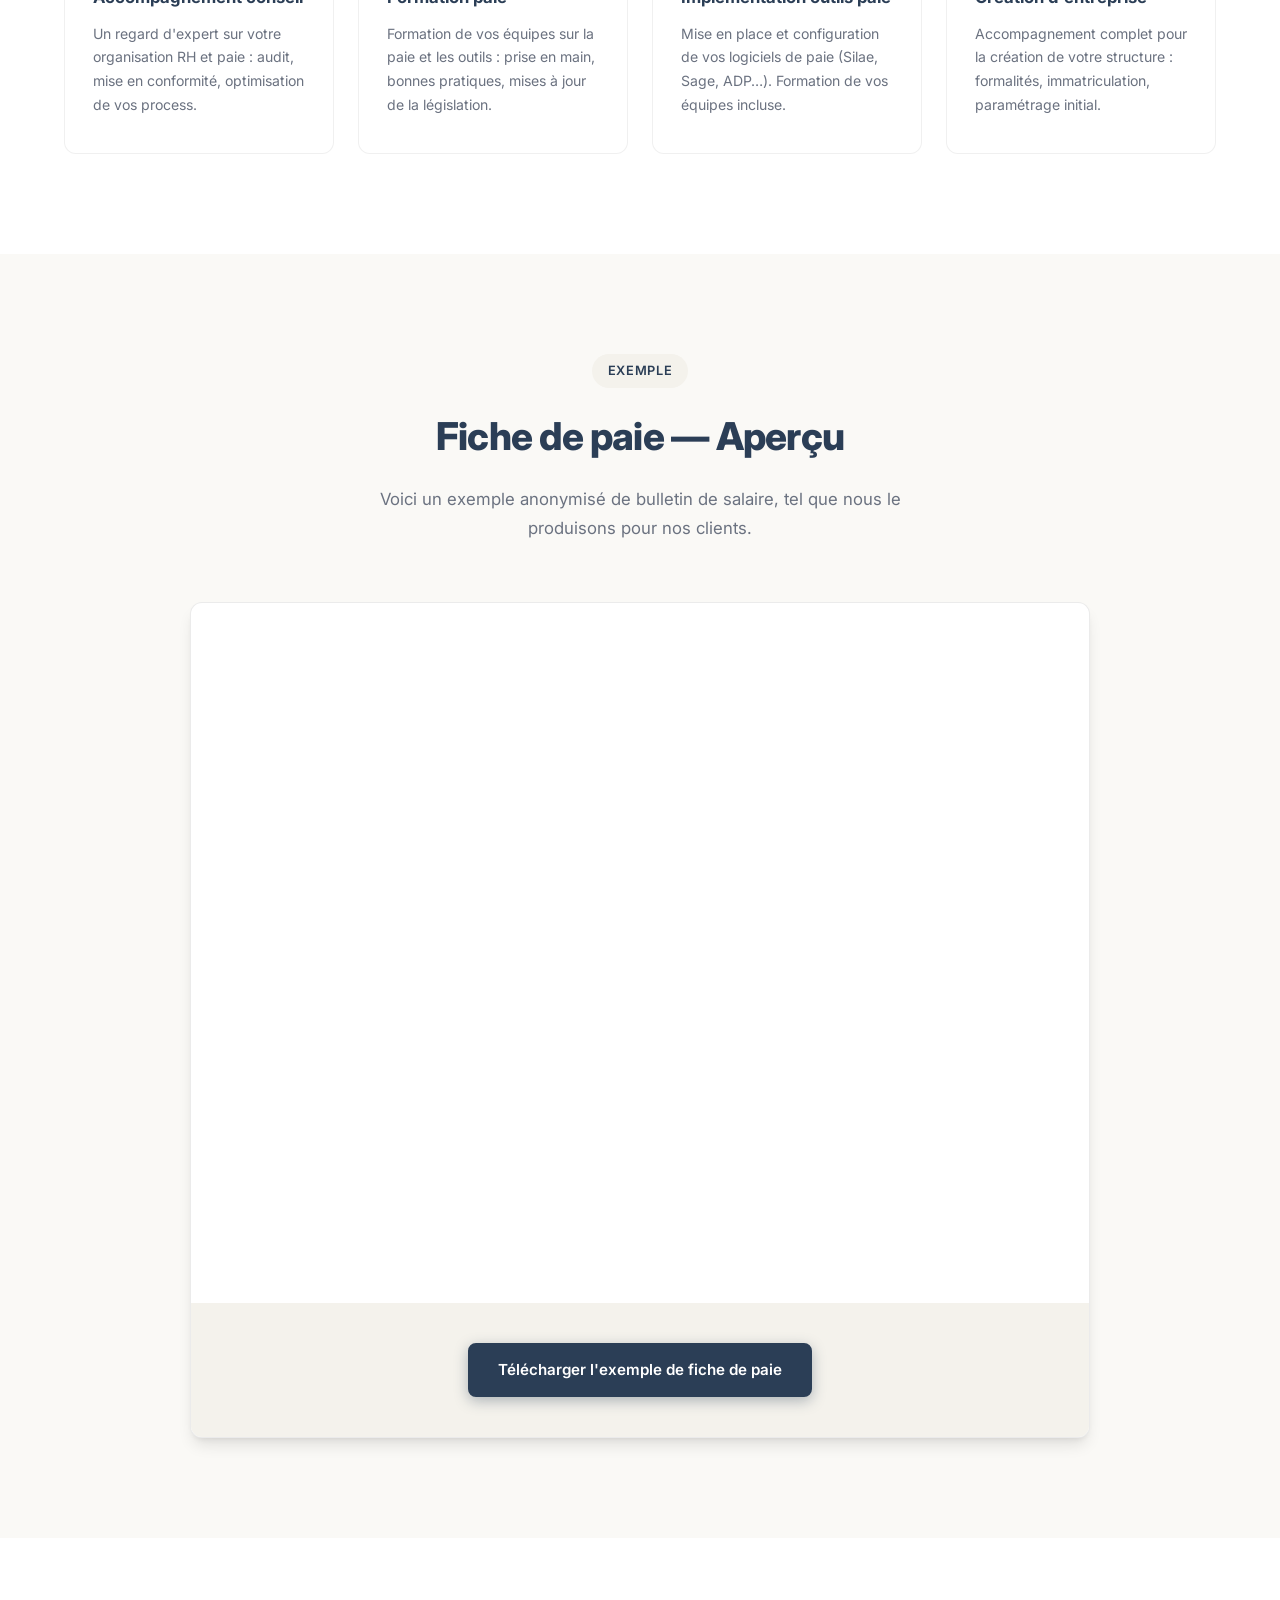
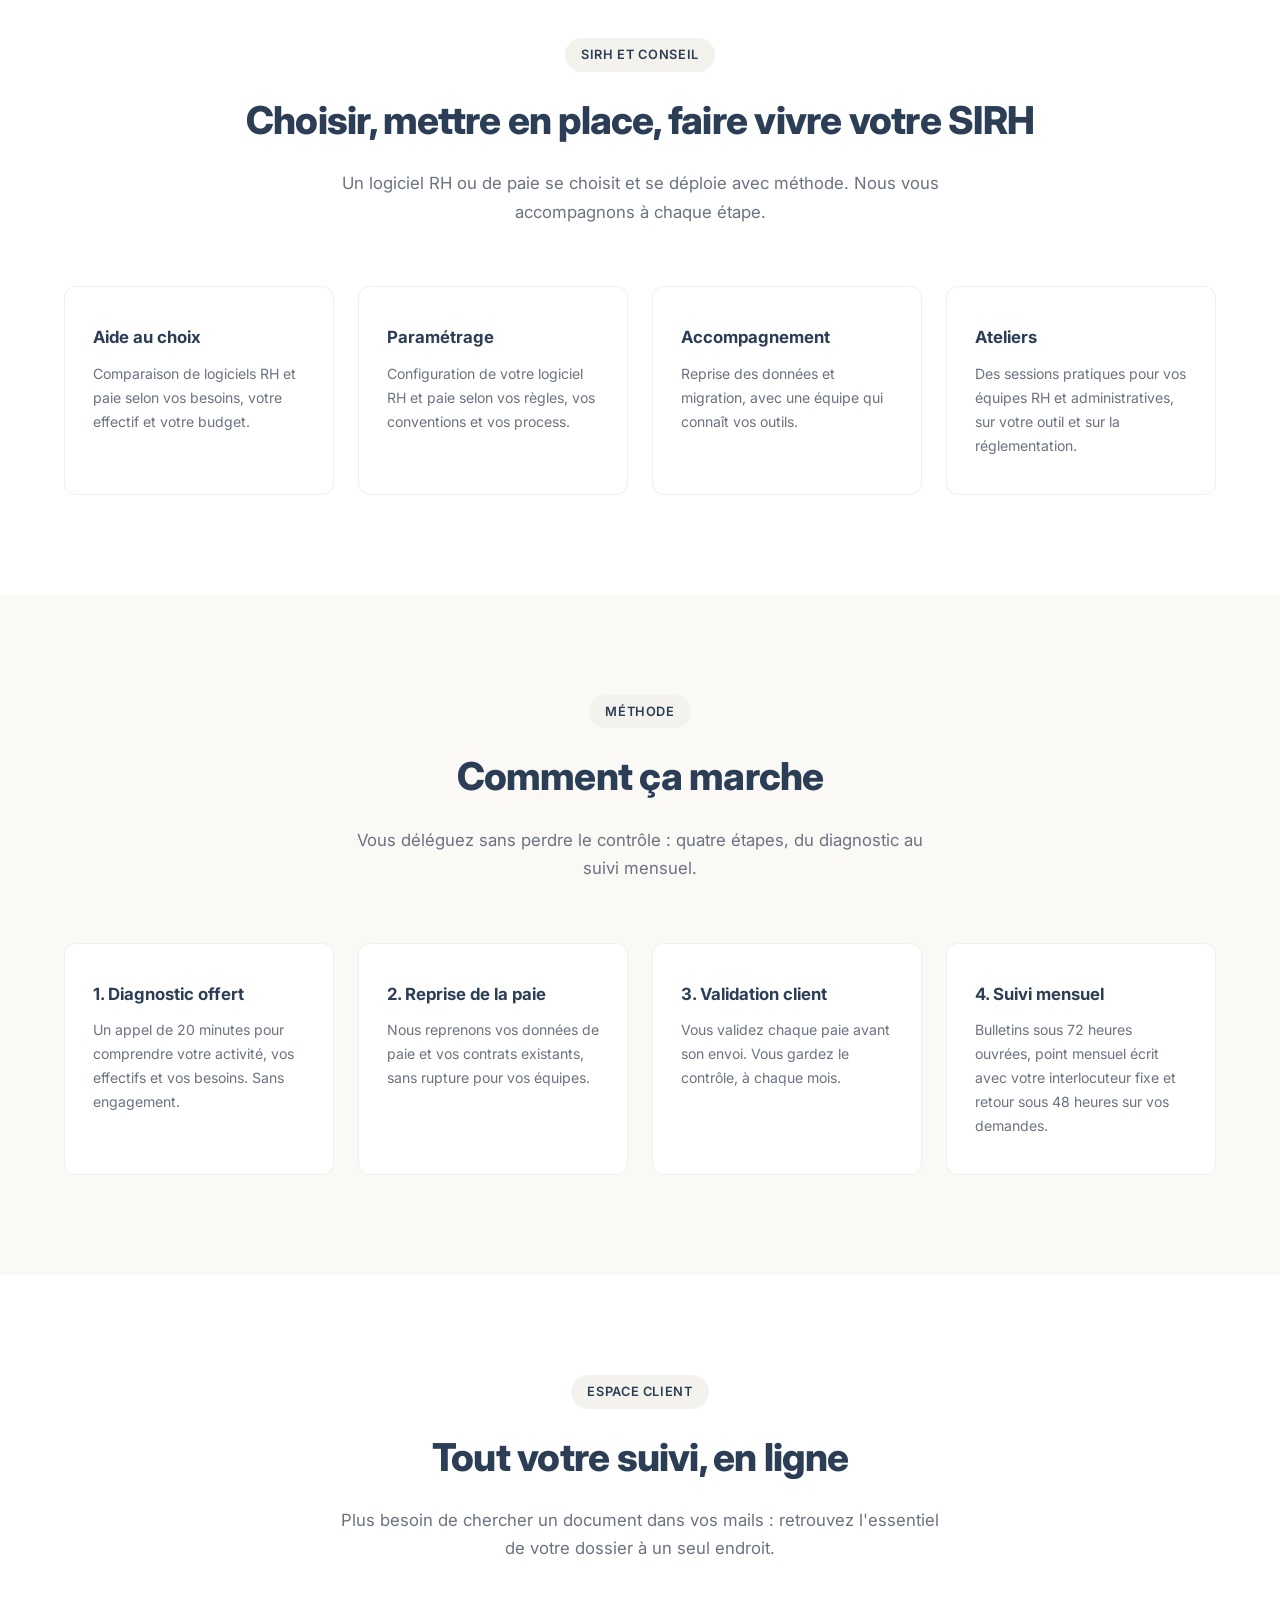
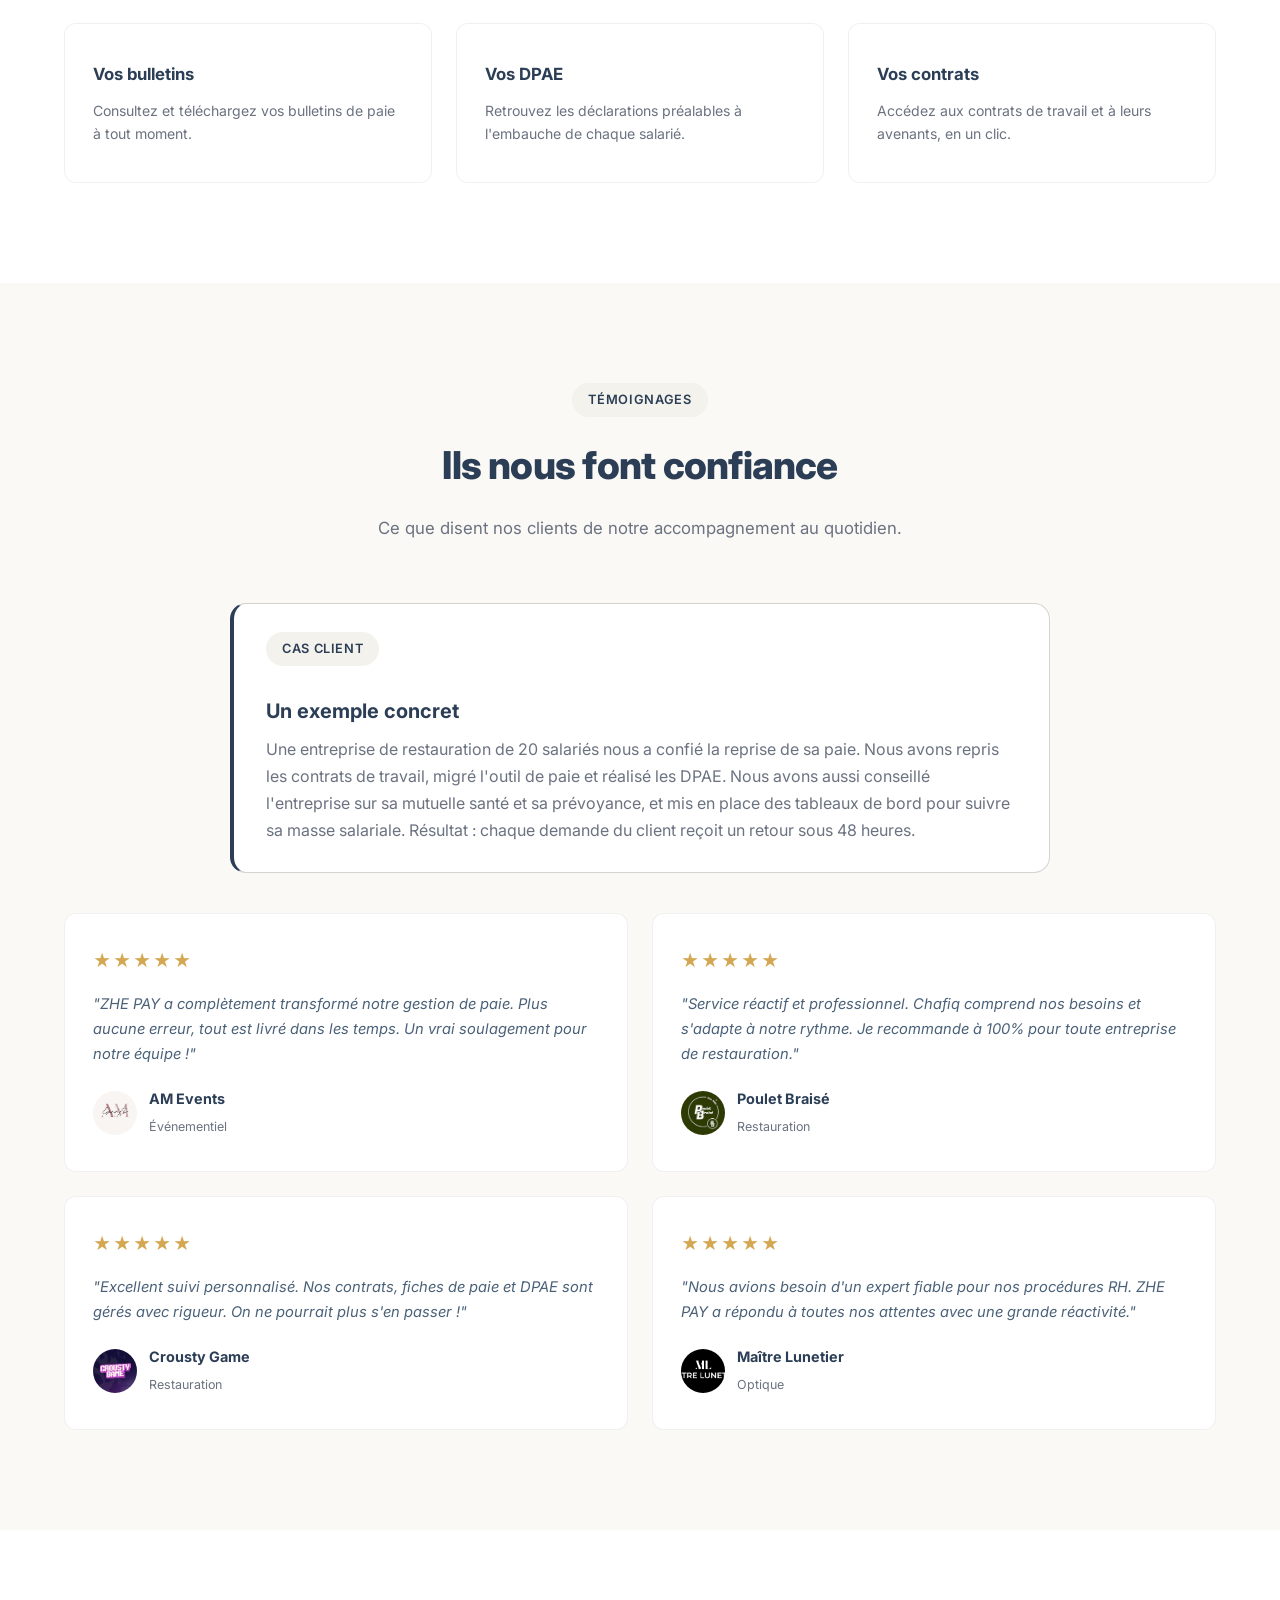
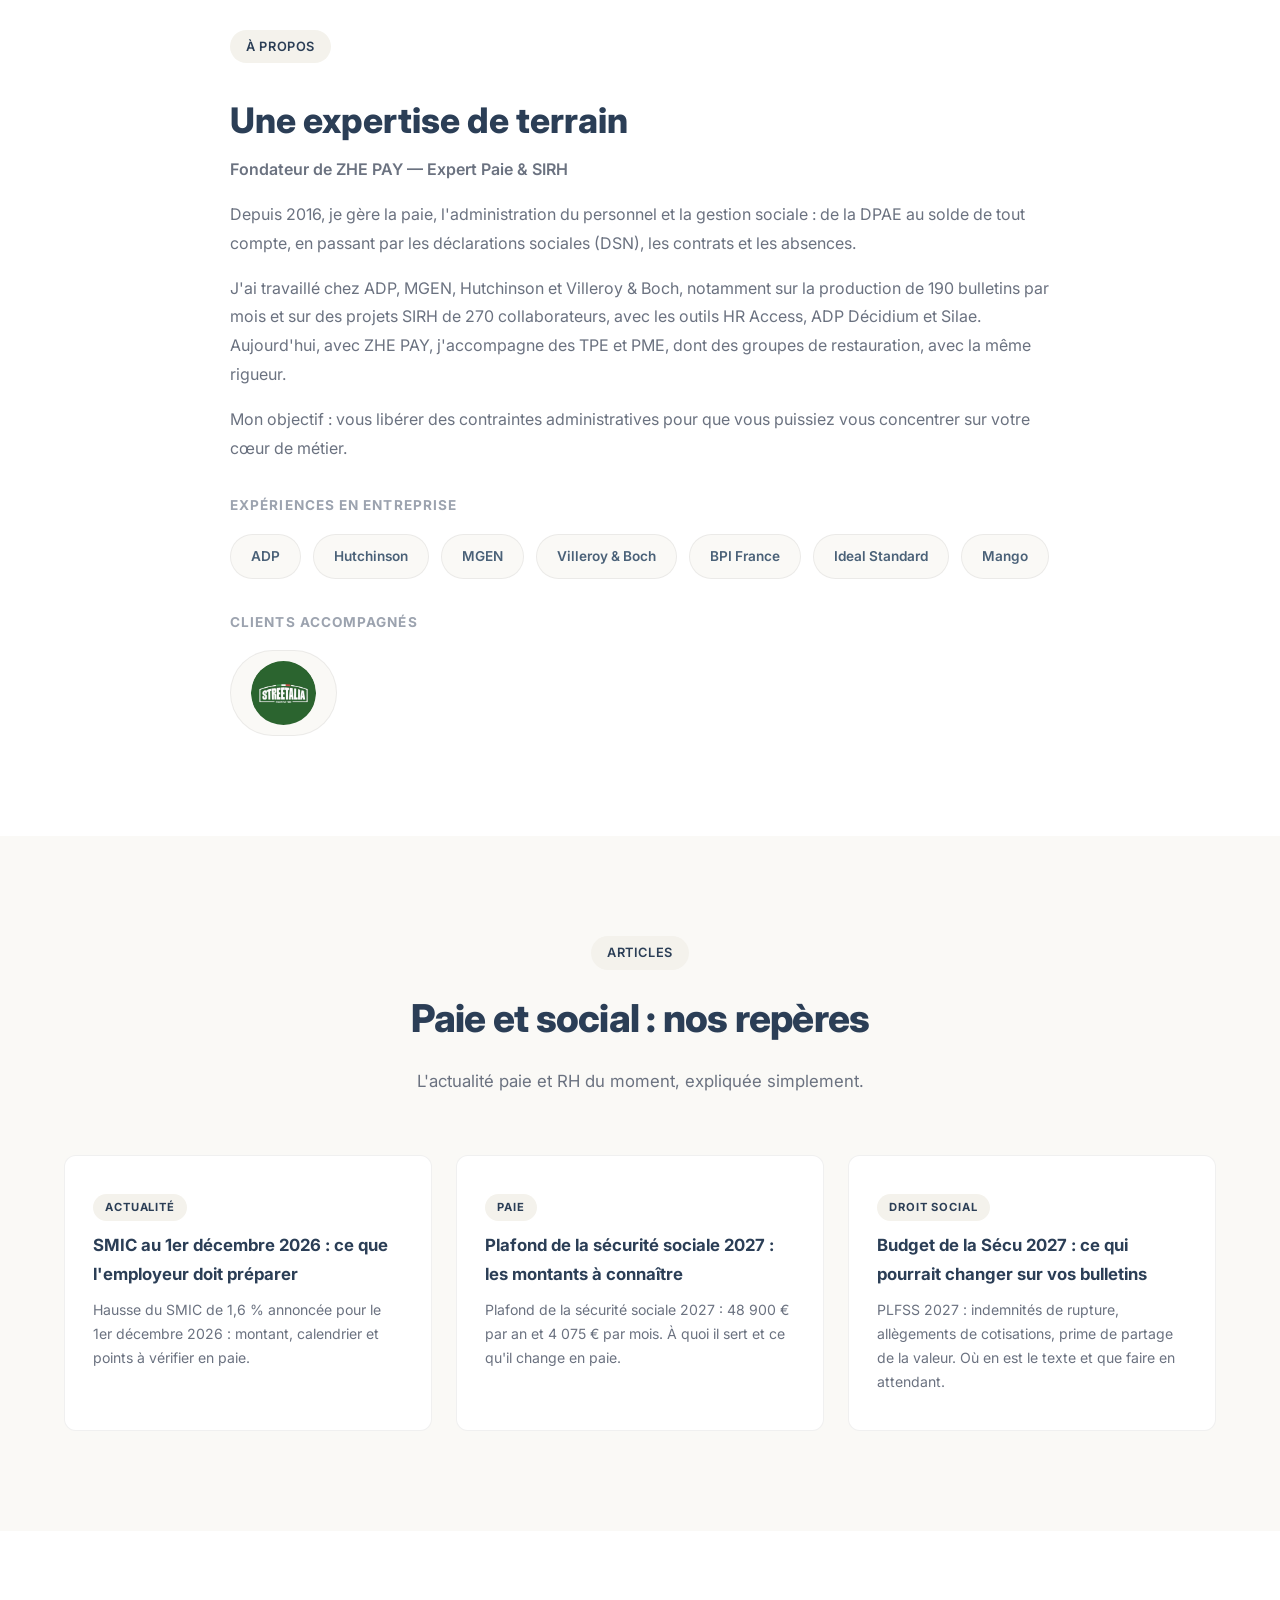
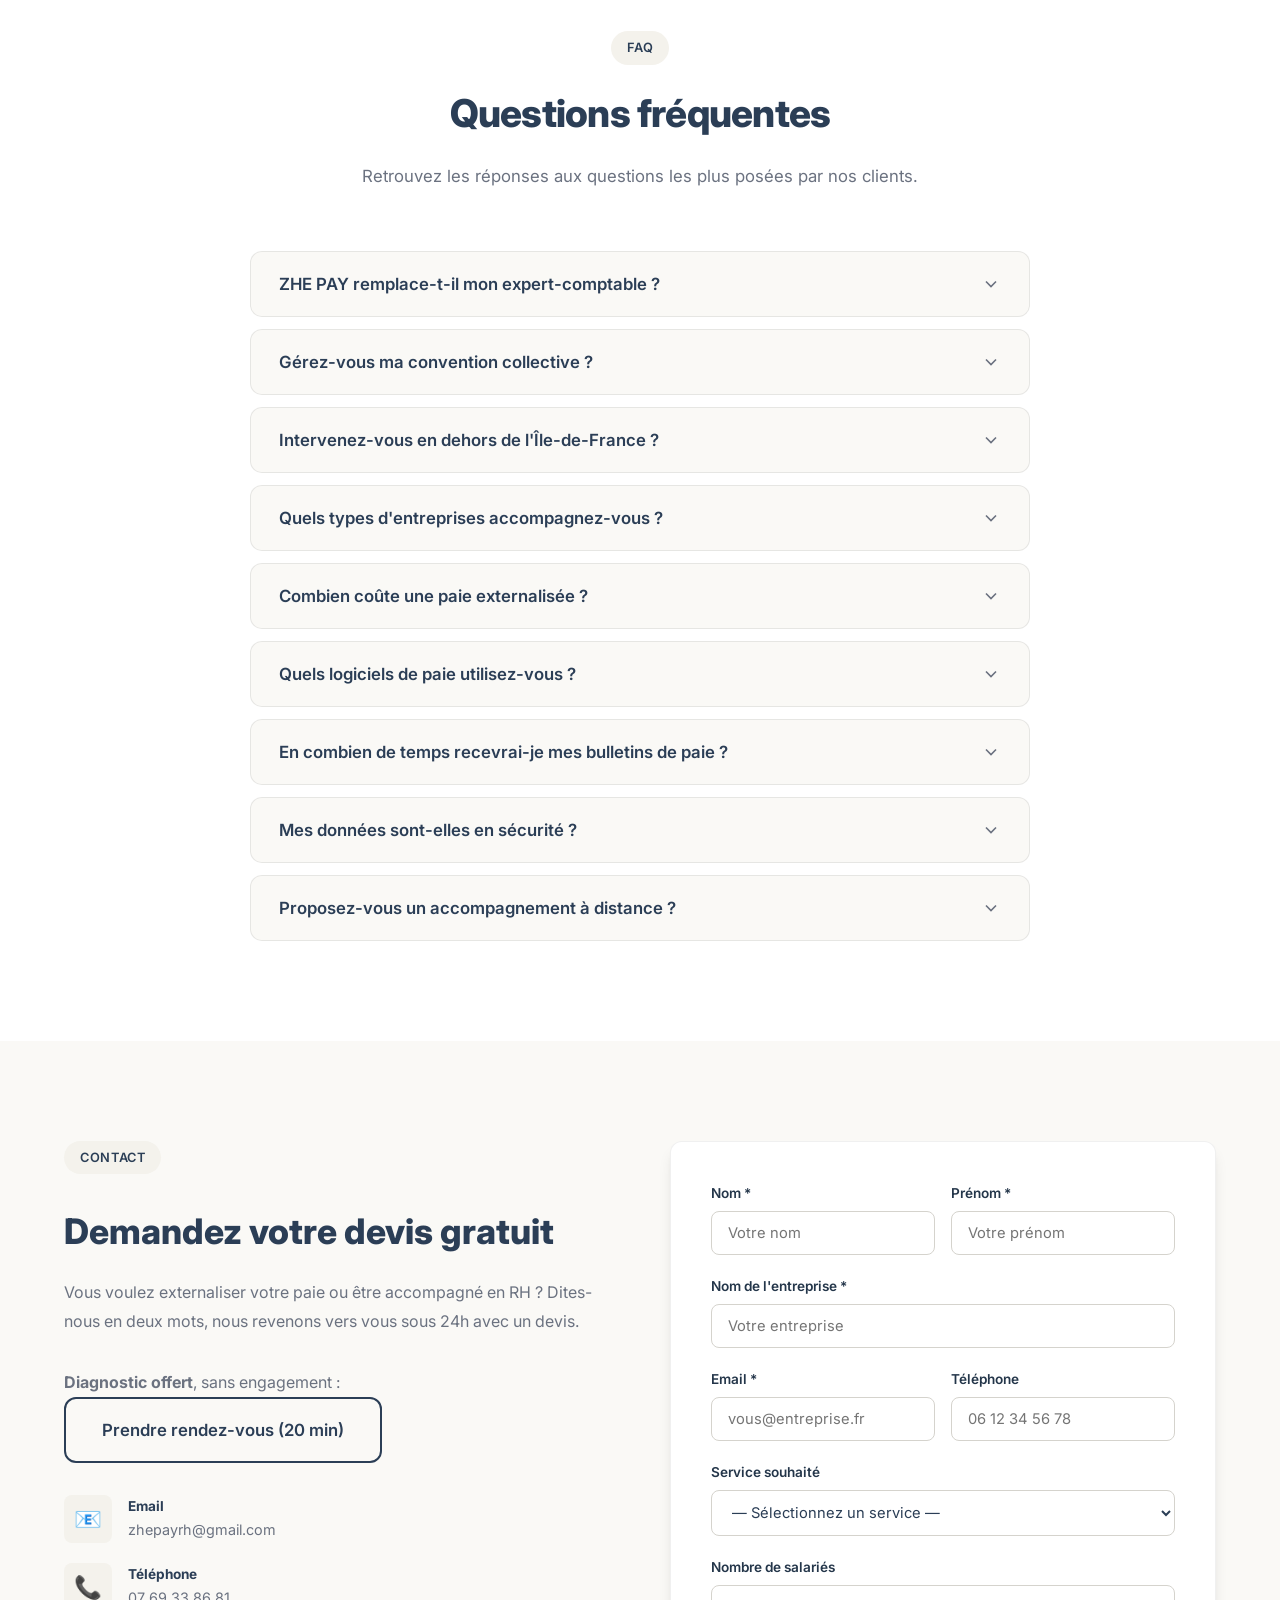
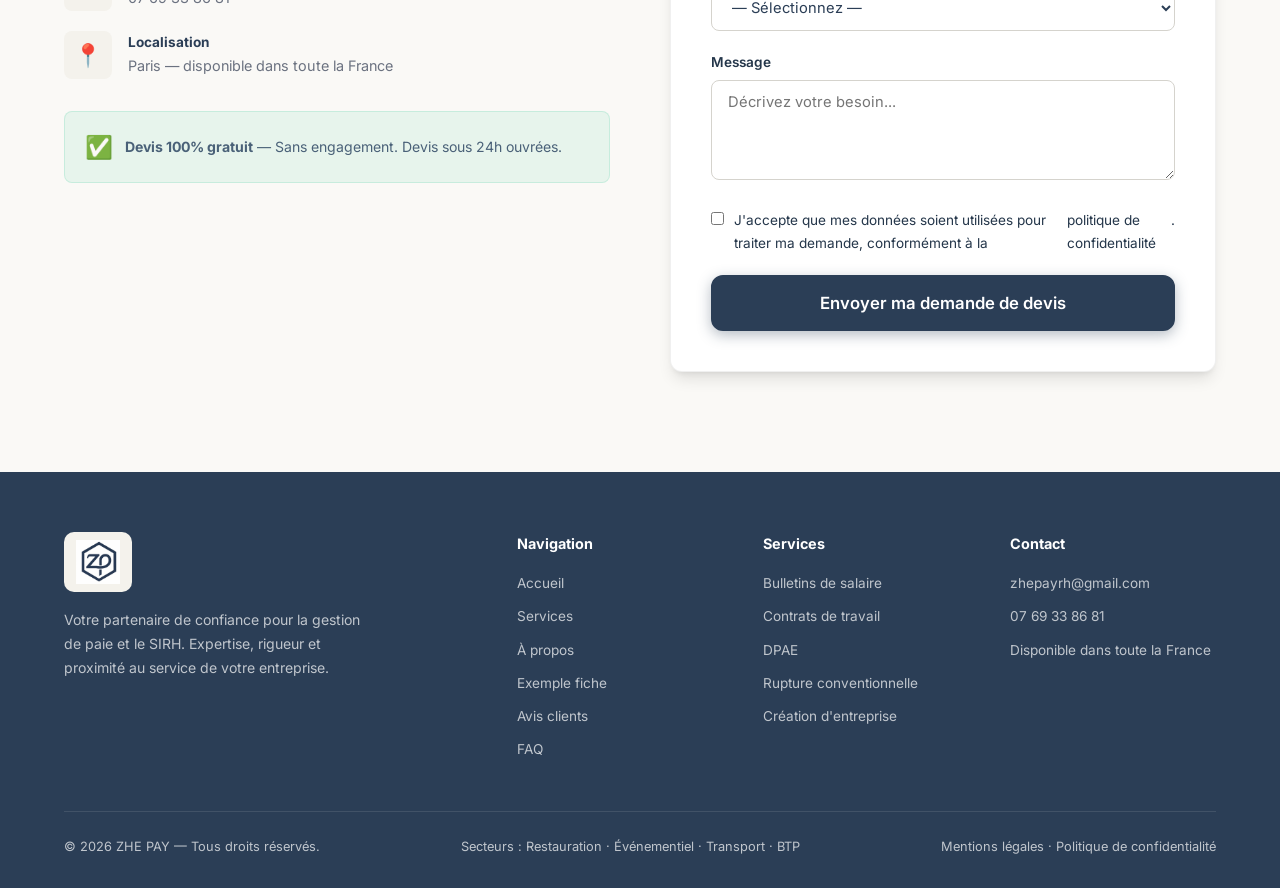
==== commit 46dc4755: "Engagements : bulletins sous 72h ouvrées, point mensuel écrit, sans limitation de convention Co-Auth" ====
--- a/index.html
+++ b/index.html
@@ -349,7 +349,7 @@
                 <div class="intro-card editable" data-surreal="intro-rapidite">
                     <div class="intro-icon">⚡</div>
                     <h3>Rapidité</h3>
-                    <p>Devis sous 24h ouvrées, retour sous 48 heures sur vos demandes. Bulletins livrés dans les délais convenus.</p>
+                    <p>Devis sous 24h ouvrées, retour sous 48 heures sur vos demandes. Bulletins livrés sous 72 heures ouvrées.</p>
                 </div>
                 <div class="intro-card editable" data-surreal="intro-precision">
                     <div class="intro-icon">🎯</div>
@@ -381,7 +381,7 @@
             <div class="services-grid grid-3">
                 <div class="service-card"><h3>Recruter en saison</h3><p>Des pics d'activité, des embauches rapides et des contrats à faire dans les temps. Nous sécurisons chaque embauche, DPAE comprise.</p></div>
                 <div class="service-card"><h3>Gérer vos extras</h3><p>Missions courtes, heures variables, cachets : nous calculons chaque paie sans erreur, même quand le planning change.</p></div>
-                <div class="service-card"><h3>Appliquer votre convention</h3><p>HCR, restauration rapide, événementiel, transport, BTP : nous appliquons la convention qui vous concerne.</p></div>
+                <div class="service-card"><h3>Appliquer votre convention</h3><p>Aucune limitation de convention collective : nous appliquons celle qui vous concerne, notamment en HCR, restauration rapide, événementiel, transport et BTP.</p></div>
             </div>
         </div>
     </section>
@@ -525,7 +525,7 @@
                 <div class="service-card"><h3>1. Diagnostic offert</h3><p>Un appel de 20 minutes pour comprendre votre activité, vos effectifs et vos besoins. Sans engagement.</p></div>
                 <div class="service-card"><h3>2. Reprise de la paie</h3><p>Nous reprenons vos données de paie et vos contrats existants, sans rupture pour vos équipes.</p></div>
                 <div class="service-card"><h3>3. Validation client</h3><p>Vous validez chaque paie avant son envoi. Vous gardez le contrôle, à chaque mois.</p></div>
-                <div class="service-card"><h3>4. Suivi mensuel</h3><p>Paie mensuelle, interlocuteur fixe et retour sous 48 heures sur vos demandes.</p></div>
+                <div class="service-card"><h3>4. Suivi mensuel</h3><p>Bulletins sous 72 heures ouvrées, point mensuel écrit avec votre interlocuteur fixe et retour sous 48 heures sur vos demandes.</p></div>
             </div>
         </div>
     </section>
@@ -677,7 +677,7 @@
                         <svg class="faq-chevron" viewBox="0 0 24 24" fill="none" stroke="currentColor" stroke-width="2"><polyline points="6 9 12 15 18 9"/></svg>
                     </button>
                     <div class="faq-answer">
-                        <p>Oui. Nous appliquons la convention de votre activité : HCR, restauration rapide, événementiel, transport et BTP. Nous vérifions avec vous la convention qui vous concerne lors du diagnostic.</p>
+                        <p>Oui, sans limitation de convention. Nous appliquons celle de votre activité, notamment HCR, restauration rapide, événementiel, transport et BTP. Nous vérifions avec vous la convention qui vous concerne lors du diagnostic.</p>
                     </div>
                 </div>
                 <div class="faq-item">
